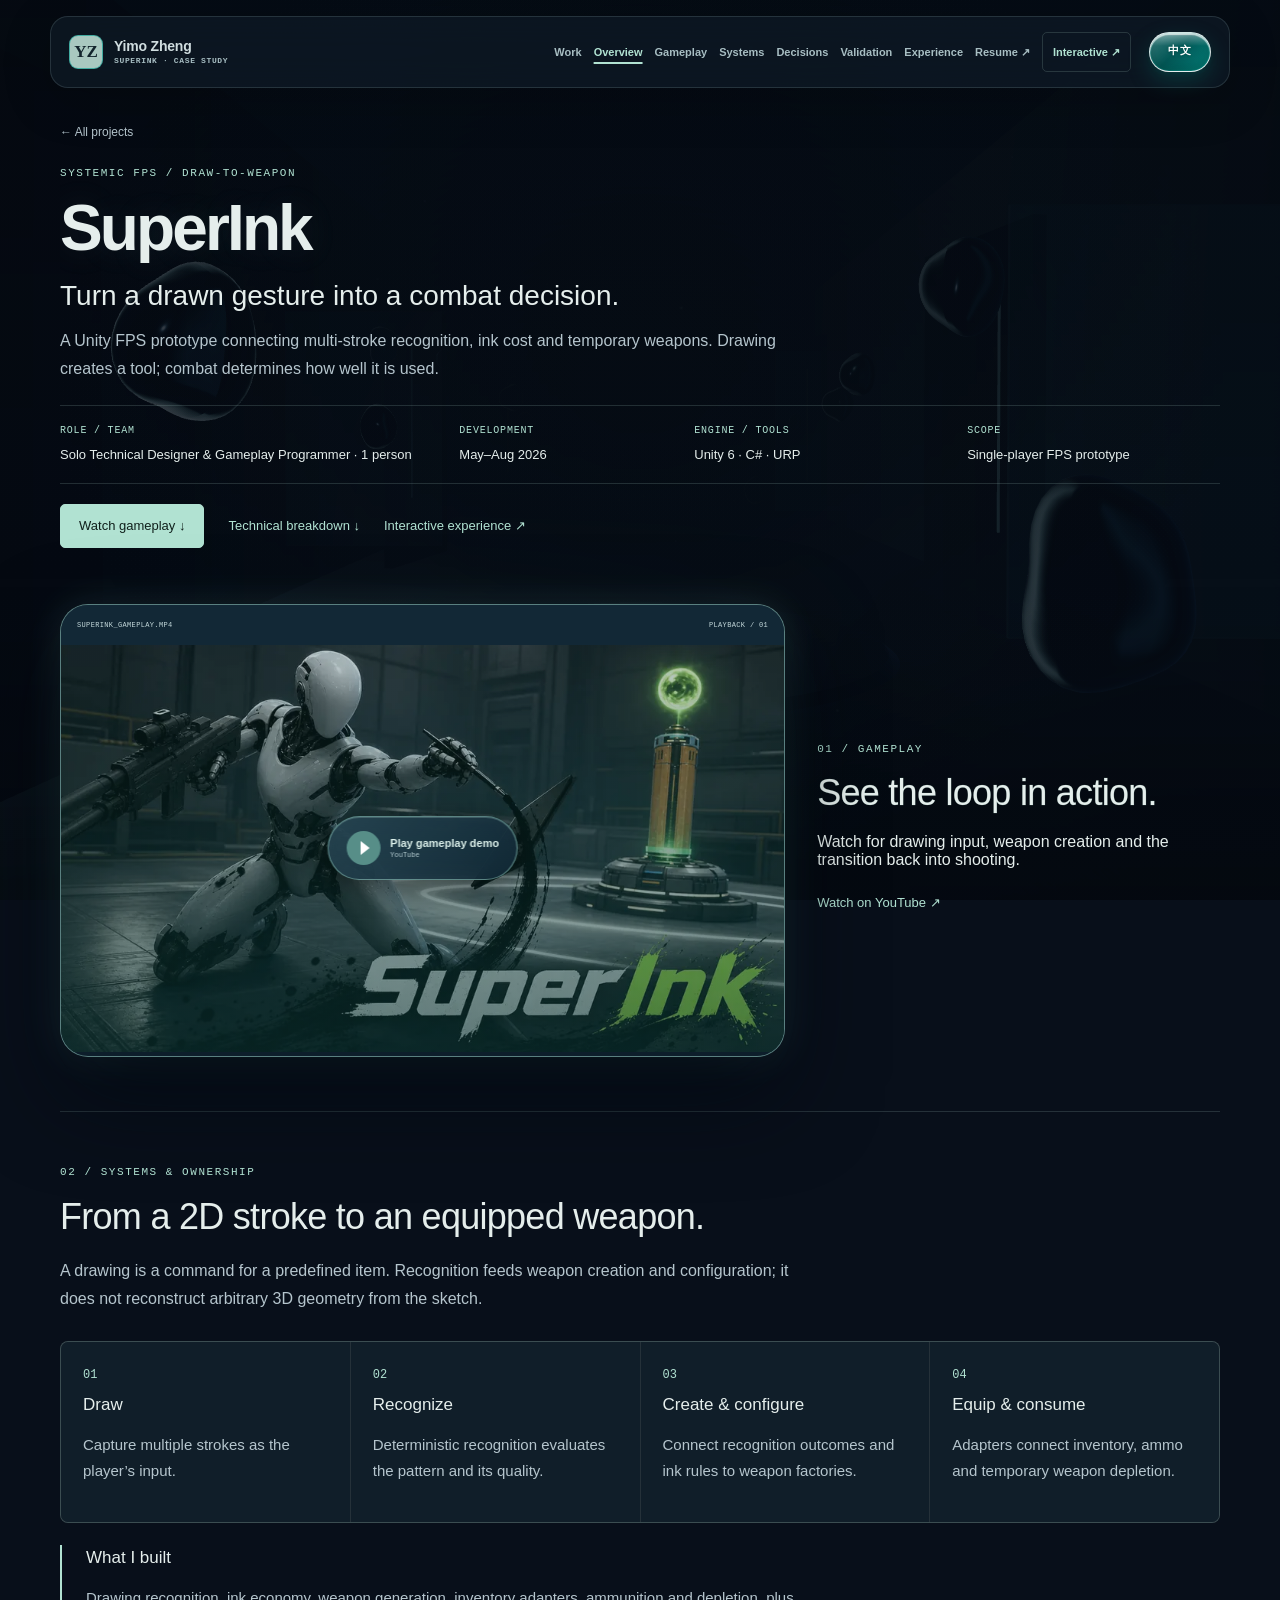
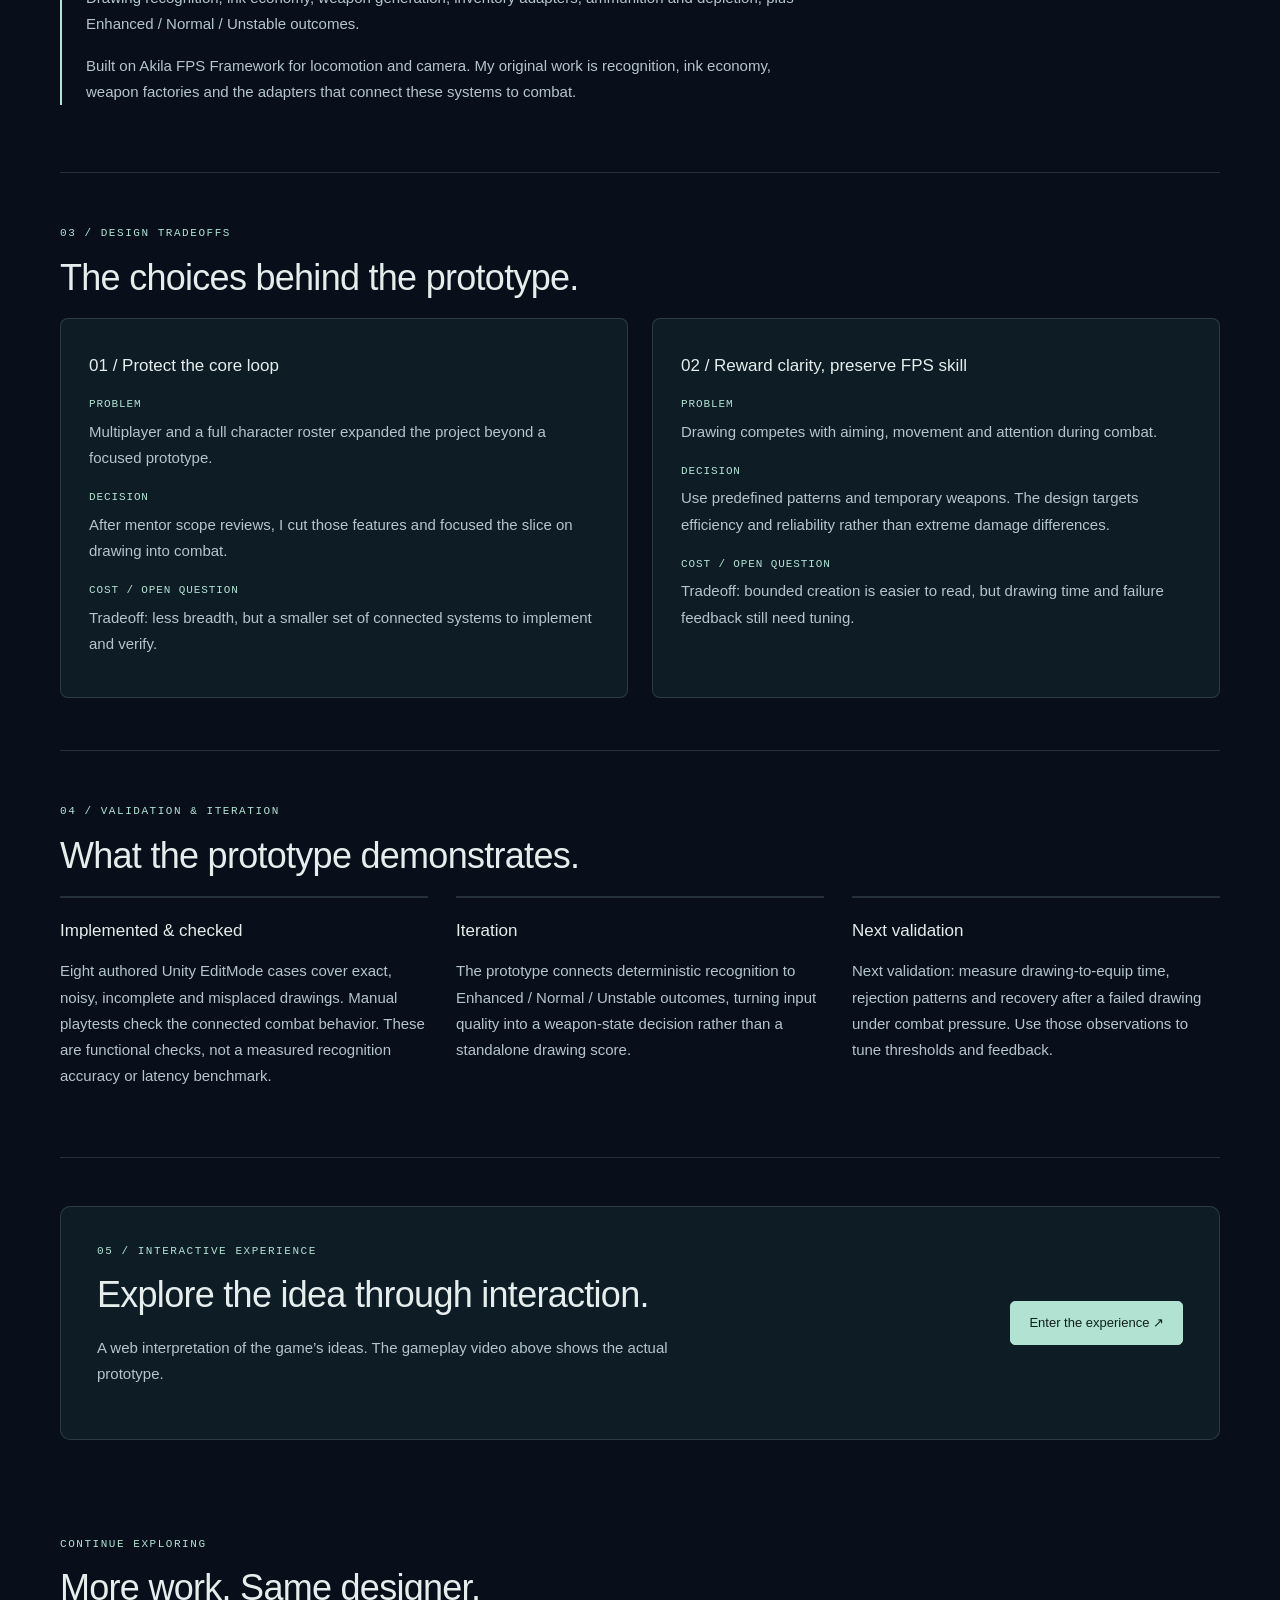
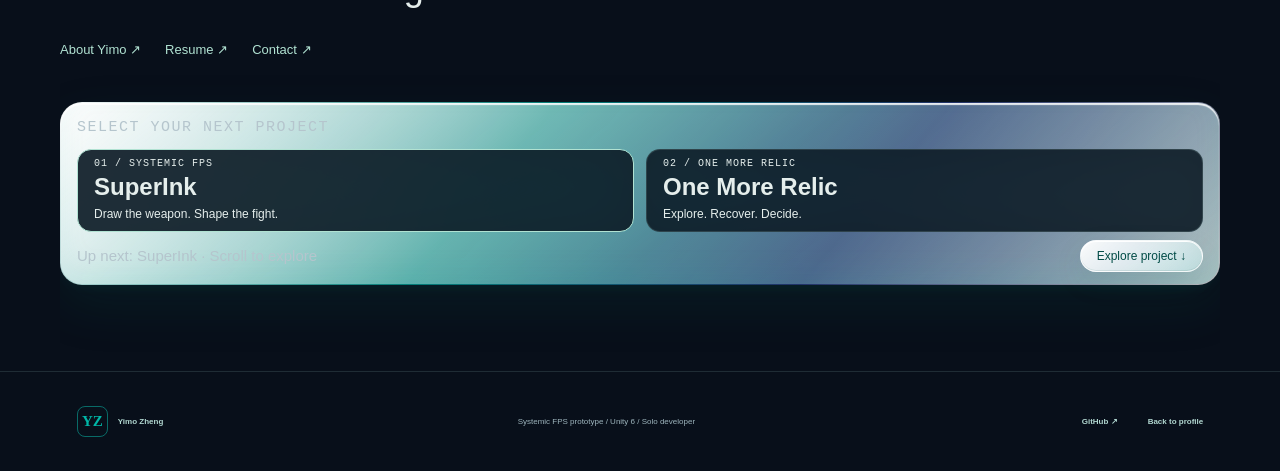
==== site/projects.html @ 6fff260f "Restructure portfolio homepage and project case studies Add recruiting-focused homepage, reading and" ====
<!doctype html>
<html lang="en">
  <head>
    <meta charset="utf-8">
    <meta name="viewport" content="width=device-width, initial-scale=1">
    <meta name="theme-color" content="#f8f4e9">
    <meta name="description" content="SuperInk — a systemic FPS prototype where player-designed drawings become temporary combat objects.">
    <title>SuperInk — Draw the weapon. Shape the fight.</title>
    <link rel="icon" href="data:image/svg+xml,%3Csvg xmlns='http://www.w3.org/2000/svg' viewBox='0 0 64 64'%3E%3Crect width='64' height='64' rx='16' fill='%23007b72'/%3E%3Cpath d='M16 22h32v8H35l-4 18H20l5-18h-9z' fill='%23ffe000'/%3E%3C/svg%3E">
    <link rel="stylesheet" href="./styles-superink-v11.css?v=bilingual-02">
    <link rel="stylesheet" href="./styles-concept-story.css?v=20260727-surface">
    <link rel="stylesheet" href="./styles-recognition-lab.css">
      <link rel="stylesheet" href="./styles-project-selector.css?v=20260908-compact">
  <link rel="stylesheet" href="./styles-relic-showcase.css?v=gallery-reading-18">
  <link rel="stylesheet" href="./styles-liquid-glass.css?v=glass-03">
    <link rel="stylesheet" href="./ink-studio.css?v=space-4">
    <link rel="stylesheet" href="./superink-space.css?v=profile-1">
    <link rel="stylesheet" href="./superink-arrivals.css?v=arrival-7">
    <link rel="stylesheet" href="./about-profile.css?v=profile-2">
    <link rel="stylesheet" href="./portfolio-navigation.css?v=design-1">
    <link rel="stylesheet" href="./relic-space.css?v=tomb-2">
    <link rel="stylesheet" href="./relic-descent.css?v=descent-1">
    <link rel="stylesheet" href="./media-balance.css?v=balance-1">
    <link rel="stylesheet" href="./relic-glass.css?v=luxe-1">
  <link rel="stylesheet" href="./ak-inspection.css?v=inspect-2">
<link rel="stylesheet" href="./portfolio-world.css?v=rooms-1">
<link rel="stylesheet" href="./relic-pointer.css?v=probe-1">
<link rel="stylesheet" href="./portfolio-shell.css?v=p0-1">
<link rel="stylesheet" href="./project-case-study.css?v=p1-1">
</head>
  <body>
    <div class="cursor" aria-hidden="true"><i></i></div>
    <div class="scroll-progress" aria-hidden="true"><span></span></div>

    <header class="site-header">
      <a class="identity" href="./#home" aria-label="Yimo Zheng, home">
        <span class="seal" aria-hidden="true">YZ</span>
        <span><strong>Yimo Zheng</strong><small>Gameplay + Technical Design</small></span>
      </a>
      <nav aria-label="Primary navigation">
        <a href="#about">About</a>
        <a href="#proof">Gameplay</a>
        <a href="#intent">Intent</a>
        <a href="#experience">Experience</a>
        <a href="#recognition">Outcomes</a>
      </nav>
      <span class="project-code"><span data-project-code>SUPERINK / 01</span><button class="language-toggle" type="button" data-i18n-control aria-label="切换为中文">中文</button></span>
    </header>

    <main>
      <section id="ink-studio" aria-labelledby="studio-title">
        <div class="studio-pin">
          <div class="studio-heading">
            <h1 id="studio-title" aria-label="SuperInk">
              <span class="studio-title-depth" aria-hidden="true">SuperInk</span>
              <span class="studio-title-outline" aria-hidden="true">SuperInk</span>
              <span class="studio-title-face" aria-hidden="true">SuperInk</span>
              <span class="studio-title-light" aria-hidden="true">SuperInk</span>
            </h1>
            <p data-studio-hint aria-live="polite" aria-atomic="true"></p>
          </div>
          <canvas class="studio-canvas" tabindex="0" aria-label="SuperInk drawing and model viewer"></canvas>
          <div class="studio-controls"><button type="button" data-studio-reset>Redraw</button><button type="button" data-studio-next>Preview model ↓</button></div>
        </div>
      </section>
      <section class="hero" id="hero" aria-labelledby="hero-title">
        <canvas id="brush-canvas" aria-hidden="true"></canvas>
        <div class="paper-grain" aria-hidden="true"></div>

        <div class="ink-reserve" aria-live="polite">
          <div class="reserve-label">
            <span>Creation ink</span>
            <strong id="ink-percent">100%</strong>
          </div>
          <div class="reserve-track"><span id="reserve-fill"></span></div>
        </div>

        <div class="hero-title-wrap">
          <p class="hero-index"><i></i> Player input detected / move to create</p>
          <h1 id="hero-title" aria-label="SuperInk">
            <span class="title-ghost" aria-hidden="true">SuperInk</span>
            <span class="title-fill" id="title-fill">SuperInk</span>
            <span class="completion-fx" aria-hidden="true">
              <span class="completion-echo echo-a">SuperInk</span>
              <span class="completion-echo echo-b">SuperInk</span>
              <span class="completion-echo echo-c">SuperInk</span>
              <i class="completion-scan"></i>
              <span class="weapon-rig" aria-hidden="true">
                <svg class="fps-pistol" viewBox="0 0 90 50" role="presentation">
                  <path class="pistol-outline" d="M5 13H76V21H43L38 25H29L23 43H13L17 21H5Z"></path>
                  <path class="pistol-detail" d="M10 17H68M29 21c0 5 4 8 9 6"></path>
                </svg>
                <span class="muzzle-flash">
                  <i></i><i></i><i></i><b></b>
                  <em></em><em></em><em></em><em></em>
                </span>
              </span>
              <i class="completion-underline"></i>
              <i class="completion-reticle"></i>
            </span>
          </h1>
          <div class="hero-statement">
            <strong>Draw the weapon.<br>Shape the fight.</strong>
            <p>SuperInk is a systemic FPS prototype where player-designed drawings become temporary combat objects.</p>
          </div>
        </div>

        <div class="creation-status">
          <span id="creation-step">01 / MOVE YOUR MOUSE</span>
          <div class="creation-score"><i id="creation-dot"></i><strong id="creation-output">000</strong><small>CREATION</small></div>
        </div>

        <button class="reset-ink" id="reset-ink" type="button">Reset canvas ↺</button>
        <a class="enter-site" href="#intent"><span>Enter the system</span><i>↓</i></a>
      </section>

      <section class="intent-section" id="intent" aria-labelledby="intent-title">
        <div class="section-label"><span>02</span> Design intent</div>
        <div class="intent-heading">
          <h2 id="intent-title">Can mouse control become a form of <em>creation?</em></h2>
          <p>Rather than only a tool for aiming.</p>
        </div>
        <div class="intent-body">
          <p>Players design their own visual patterns, reproduce them under pressure, and watch the game translate their input into physical weapons.</p>
          <blockquote>
            <span>I designed it.</span>
            <span>I drew it.</span>
            <span>I fought with it.</span>
          </blockquote>
          <p>A successful drawing does not end at recognition. It creates a weapon that immediately returns the player to FPS combat, where positioning, ammunition management, trigger discipline, movement, teamwork, and tactical planning still determine the outcome.</p>
          <p>When that self-created weapon eliminates an enemy, combat feedback amplifies the satisfaction of drawing it. The player experiences the consequence of something they personally brought into existence.</p>
        </div>
      </section>

      <section class="experience-section" id="experience" aria-labelledby="experience-title">
        <div class="fps-section-hud ammo-hud" aria-hidden="true">
          <b>INK AMMO</b><strong>04 / 17</strong>
          <span><i></i><i></i><i></i><i></i><i></i></span>
        </div>
        <div class="experience-heading">
          <div class="section-label light"><span>03</span> The core experience</div>
          <h2 id="experience-title">Control becomes visible.</h2>
          <p>Every layer of play changes because the player made the mark.</p>
        </div>

        <div class="principle-grid">
          <article>
            <span>01 / AUTHORSHIP</span>
            <div class="ui-glyph glyph-authorship" aria-hidden="true">
              <i></i><i></i><i></i><i></i><b></b>
            </div>
            <h3>Player Authorship</h3>
            <p>Players create their own visual patterns instead of choosing only from predetermined weapon icons. Each pattern becomes a personal combat signature that can be practiced and refined.</p>
          </article>
          <article>
            <span>02 / MASTERY</span>
            <div class="ui-glyph glyph-mastery" aria-hidden="true">
              <i></i><i></i><i></i><b></b><em></em>
            </div>
            <h3>Mouse Mastery Made Visible</h3>
            <p>Stroke structure, accuracy, and similarity influence the reliability and formation quality of each generated weapon.</p>
          </article>
          <article>
            <span>03 / CONSEQUENCE</span>
            <div class="ui-glyph glyph-consequence" aria-hidden="true">
              <i></i><i></i><b></b><em></em>
            </div>
            <h3>Creation With Consequence</h3>
            <p>Generated weapons are powerful but temporary. Ink, ammunition, and durability force the player to decide when creation is worth the cost.</p>
          </article>
          <article>
            <span>04 / COMBAT</span>
            <div class="ui-glyph glyph-combat" aria-hidden="true">
              <i></i><i></i><b></b><em></em>
            </div>
            <h3>Still an FPS</h3>
            <p>Creation expands the player’s options, but never replaces positioning, aim, ammunition control, trigger discipline, timing, coordination, or strategy.</p>
          </article>
        </div>
      </section>

      <section class="proof-section video-proof" id="proof" aria-label="SuperInk gameplay demo">
        <div class="video-column">
          <div class="video-frame">
            <div class="video-top"><span>SUPERINK_GAMEPLAY.MP4</span><span>PLAYBACK / 01</span></div>
            <div class="video-player" id="video-player">
              <img
                src="[data-uri]"
                alt="SuperInk gameplay demo thumbnail"
                loading="lazy"
              >
              <button
                class="video-play"
                id="video-play"
                type="button"
                aria-label="Play SuperInk gameplay demo"
              >
                <i aria-hidden="true"></i>
                <span>Play gameplay demo</span>
                <small id="video-play-note">YouTube</small>
              </button>
              <div class="video-combat-hud" aria-hidden="true">
                <span class="video-reticle"><i></i><b></b></span>
                <strong>INK-04 / STABLE</strong>
                <small>RANGE 18.7M</small>
                <em>REC</em>
              </div>
            </div>
          </div>
        </div>

      </section>

      <section class="proof-section recognition-section" id="recognition" aria-labelledby="recognition-title">
        <div class="fps-section-hud range-hud" aria-hidden="true">
          <span class="hud-corners"></span>
          <b>TARGET / CREATION</b>
          <small>RANGE 12.4M · TRACKING</small>
          <i></i>
        </div>
        <div class="proof-copy">
          <div class="section-label"><span>06</span> Recognition outcomes</div>
          <h2 id="recognition-title">Draw the signal. See what survives.</h2>
          <p>Trace the reference pattern. The system captures your strokes, normalizes the shape, and converts geometric similarity into weapon behavior.</p>

          <div class="recognition-lab" id="ink-recognition-lab">
            <div class="lab-status-bar">
              <strong>INK RECOGNITION LAB // LIVE INPUT</strong>
              <span id="lab-status" aria-live="polite">AWAITING STROKE</span>
            </div>

            <div class="lab-layout">
              <div class="lab-input-column">
                <div class="lab-canvas-shell">
                  <div class="lab-field-labels" aria-hidden="true">
                    <span>REFERENCE / WEAPON PATTERN 01</span>
                    <small>DRAW INSIDE THE FIELD</small>
                  </div>
                  <canvas
                    id="recognition-canvas"
                    aria-label="Draw a pattern for geometric weapon recognition"
                  ></canvas>
                  <div class="lab-canvas-grid" aria-hidden="true"></div>
                </div>

                <ol class="lab-pipeline" aria-label="Recognition pipeline">
                  <li data-lab-stage="capture">CAPTURE</li>
                  <li data-lab-stage="normalize">NORMALIZE</li>
                  <li data-lab-stage="resample">RESAMPLE</li>
                  <li data-lab-stage="compare">COMPARE</li>
                  <li data-lab-stage="tier">TIER</li>
                </ol>

                <div class="lab-controls">
                  <button id="lab-clear" type="button" disabled>CLEAR</button>
                  <button id="lab-analyze" class="lab-primary-action" type="button" disabled>ANALYZE DRAWING</button>
                  <button id="lab-reference" type="button" aria-pressed="true">SHOW REFERENCE</button>
                </div>
              </div>

              <div class="lab-result" id="lab-result" data-tier="idle">
                <div class="lab-result-readout" aria-live="polite" aria-atomic="true">
                  <div class="lab-grade">
                    <span>TIER</span>
                    <strong id="lab-grade">—</strong>
                  </div>
                  <div class="lab-score">
                    <span>GEOMETRIC MATCH</span>
                    <strong id="lab-score">--</strong><small>/ 100</small>
                  </div>
                </div>

                <div class="lab-weapon-formation" aria-hidden="true">
                  <span class="lab-scan"></span>
                  <svg viewBox="0 0 360 210" role="presentation">
                    <path class="formation-path formation-main" pathLength="1" d="M48 66H264Q294 66 310 88Q292 111 257 115H214L198 170H137L153 114H48Z"></path>
                    <path class="formation-path formation-detail" pathLength="1" d="M74 88H248M153 114Q168 133 198 126M264 66L287 79"></path>
                    <path class="formation-crack" pathLength="1" d="M211 114L229 130L213 143L232 157"></path>
                  </svg>
                  <span class="lab-collapse-mark">INK COLLAPSE</span>
                  <span class="lab-jam-risk">JAM RISK</span>
                </div>

                <div class="lab-result-copy" aria-live="polite" aria-atomic="true">
                  <span id="lab-result-name">NO CREATION</span>
                  <p id="lab-result-description">Draw the reference signal, then analyze the captured geometry.</p>
                </div>
              </div>
            </div>

            <p class="lab-disclaimer">Simplified browser demonstration of the recognition pipeline used in SuperInk.</p>
          </div>
        </div>
      </section>

      <div class="continuous-project-surface">
      <section class="combat-story" id="combat-story" aria-labelledby="combat-story-title">
        <header class="story-intro">
          <div class="section-label light"><span>05</span> From creation to capture</div>
          <h2 id="combat-story-title">A mark only matters when it enters the fight.</h2>
          <p>Scroll through the combat sequence.</p>
        </header>

        <div class="story-stack">
          <div class="story-sticky">
            <div class="story-status" aria-hidden="true">
              <span>COMBAT SEQUENCE</span>
              <strong><b>01</b> / 04</strong>
              <i></i><i></i><i></i><i></i>
            </div>

            <article class="story-card" data-story-card>
              <img src="./assets/weapon-manifest.png" alt="Concept visualization of a weapon forming from liquid ink beside a futuristic character.">
              <div class="story-shade" aria-hidden="true"></div>
              <div class="story-copy">
                <span>01 — MANIFEST</span>
                <h3>A DRAWING BECOMES FIREPOWER.</h3>
                <p>Ink transforms a player-authored pattern into a temporary physical weapon. Drawing quality influences its stability, ammunition, and reliability—making mouse control visible through gameplay.</p>
              </div>
            </article>

            <article class="story-card" data-story-card>
              <img src="./assets/advance-to-objective.png" alt="Concept visualization of a futuristic character running toward an illuminated objective while carrying a calligraphy brush.">
              <div class="story-shade" aria-hidden="true"></div>
              <div class="story-copy">
                <span>02 — ADVANCE</span>
                <h3>CREATION ONLY MATTERS IF YOU CAN TAKE IT INTO THE FIGHT.</h3>
                <p>After generating a weapon, the player must read the battlefield, manage distance, and decide when to push toward the objective.</p>
              </div>
            </article>

            <article class="story-card" data-story-card>
              <img src="./assets/slide-engage.png" alt="Concept visualization of a futuristic character sliding through a combat space toward a generated weapon.">
              <div class="story-shade" aria-hidden="true"></div>
              <div class="story-copy">
                <span>03 — ENGAGE</span>
                <h3>EXPRESSION DOES NOT REPLACE FPS MASTERY.</h3>
                <p>Movement, aim, ammunition control, trigger discipline, and timing determine whether a self-created weapon can become a real combat advantage.</p>
              </div>
            </article>

            <article class="story-card" data-story-card>
              <img src="./assets/objective-inscribe.png" alt="Concept visualization of a futuristic calligrapher painting an illuminated objective structure.">
              <div class="story-shade" aria-hidden="true"></div>
              <div class="story-copy">
                <span>04 — INSCRIBE</span>
                <h3>OBJECTIVES ARE CAPTURED BY WRITING ON THEM.</h3>
                <p>Instead of passively standing inside a capture zone, players expose themselves to draw directly onto the objective—turning positioning, protection, and teamwork into visible territorial control.</p>
              </div>
            </article>
          </div>
        </div>
      </section>

      <section class="loop-section" id="loop" aria-labelledby="loop-title">
        <div class="fps-section-hud tactical-hud" aria-hidden="true">
          <b>TACTICAL LOOP</b>
          <small>07 ACTION NODES / LIVE</small>
          <span><i></i><i></i><i></i></span>
        </div>
        <div>
          <div class="section-label light"><span>04</span> Core loop</div>
          <h2 id="loop-title">Every stage returns control to the player.</h2>
        </div>
        <ol>
          <li><span>01</span>Design</li><li><span>02</span>Draw</li><li><span>03</span>Recognize</li>
          <li><span>04</span>Generate</li><li><span>05</span>Fight</li><li><span>06</span>Recover Ink</li>
          <li><span>07</span>Adapt</li>
        </ol>
        <p>The drawing is theirs. The decision is theirs. The consequences are theirs.</p>
      </section>
      </div>

      <section class="legacy-section si-space-section" id="about" aria-labelledby="legacy-title">
        <div class="legacy-content">
          <div class="section-label"><span>PROFILE / 03</span> Behind the systems</div>
          <div class="about-hero">
            <div class="about-intro">
              <p class="about-name">Yimo Zheng</p>
              <p class="about-role">Gameplay + Technical Designer</p>
              <h2 id="legacy-title">I turn player ideas <em>into playable systems.</em></h2>
              <p class="about-summary">I study Computer Science at UW–Madison and build independent games. My work connects player input, readable feedback, and the rules that make a mechanic worth exploring.</p>
              <div class="about-links">
                <a href="mailto:zhengyimo882@gmail.com">Let’s talk <span aria-hidden="true">↗</span></a>
                <a href="https://github.com/zhengyimo882-glitch" target="_blank" rel="noopener noreferrer">View GitHub <span aria-hidden="true">↗</span></a>
              </div>
            </div>
            <figure class="about-portrait">
              <div class="about-orbits" aria-hidden="true"><i></i><i></i><i></i></div>
              <img src="./assets/yimo-portrait-cutout.png" alt="Portrait of Yimo Zheng" loading="lazy" width="1023" height="1537">
              <figcaption><span class="about-signal" aria-hidden="true"></span> MADISON, WI <span>DESIGN / BUILD / PLAYTEST</span></figcaption>
            </figure>
          </div>

          <div class="legacy-meta about-education">
            <div><span class="about-kicker">Education</span><h3>University of Wisconsin–Madison</h3><p>B.S. in Computer Science · Expected May 2028</p></div>
            <div class="about-gpa"><strong>3.6 <small>/ 4.0</small></strong><span>GPA</span></div>
            <p class="about-coursework">Computer graphics · Game engines · Object-oriented programming</p>
          </div>

          <div class="about-section-heading"><span class="about-kicker">01 / What I bring</span><h3>Design decisions. Working systems.</h3></div>
          <div class="resume-highlights">
            <article>
              <span>01 / SYSTEMS DESIGN</span><h3>Make the input matter.</h3>
              <p>In SuperInk, drawing recognition, ink cost, temporary weapons, and depletion form one combat loop. I designed and implemented the recognition, ink economy, and weapon generation around Akila’s FPS foundation.</p>
              <div class="about-evidence"><b>SuperInk</b><span>Unity 6 / C# / URP</span></div>
            </article>
            <article>
              <span>02 / INTERACTION DESIGN</span><h3>Build tension through rules.</h3>
              <p>In One More Relic, I built a six-state supernatural encounter loop and mouse-directed lighting with wall occlusion. Movement and visibility shape discovery, while a two-item carry limit gives each find a cost.</p>
              <div class="about-evidence"><b>One More Relic</b><span>Phaser 3 / TypeScript / WebGL</span></div>
            </article>
            <article>
              <span>03 / PROTOTYPE &amp; ITERATE</span><h3>Find the smallest playable proof.</h3>
              <p>After mentor scope reviews, I cut SuperInk’s multiplayer and full character roster to focus the vertical slice. I checked recognition with eight Unity EditMode cases and verified gameplay through manual playtests.</p>
              <div class="about-evidence"><b>Scope → Build → Playtest</b><span>Iteration with evidence</span></div>
            </article>
          </div>

          <div class="about-section-heading"><span class="about-kicker">02 / Beyond the prototypes</span><h3>A foundation in engineering and design.</h3></div>
          <div class="about-experience">
            <article class="about-panel">
              <div class="about-entry-top"><span class="about-kicker">Engineering internship</span><time datetime="2026-01">JAN 2026</time></div>
              <h3>AiFin Sphere</h3><p class="about-position">Software Engineer Intern</p>
              <p>Built a sentiment dashboard covering 55 stocks across 11 sectors. Added authentication and SQL indexing, then split the prototype into three services plus a gateway with Docker Compose for local demos.</p>
              <div class="about-tags"><span>Python / Flask</span><span>React / SQLite</span><span>Docker</span></div>
            </article>
            <article class="about-panel">
              <div class="about-entry-top"><span class="about-kicker">Game design training</span><span>MAY–JUN 2026</span></div>
              <h3>Tencent Games Opening Lesson</h3><p class="about-position">Game Planning Track · Certificate completed</p>
              <p>Studied production workflow, systems, combat, and numerical design. For my independent capstone, I broke down Zenless Zone Zero’s character stats, combat rules, and progression to examine how different builds create team roles.</p>
              <div class="about-tags"><span>Systems analysis</span><span>Combat / Economy</span><span>Player perspective</span></div>
            </article>
          </div>

          <div class="about-toolkit">
            <span class="about-kicker">Working toolkit</span>
            <dl><div><dt>Build</dt><dd>Unity 6 · C# · Phaser 3 · TypeScript</dd></div><div><dt>Design</dt><dd>Gameplay systems · State machines · Data-driven tuning</dd></div><div><dt>Collaborate</dt><dd>Git · Figma · Rapid prototyping</dd></div></dl>
          </div>
          <div class="about-contact"><p>I make games to leave something worth remembering.</p><a href="mailto:zhengyimo882@gmail.com">zhengyimo882@gmail.com <span aria-hidden="true">↗</span></a></div>
          <div class="about-projects"></div>
        </div>
      </section>
    </main>

    <footer>
      <div><span class="seal small" aria-hidden="true">YZ</span><strong>Yimo Zheng</strong></div>
      <p>Systemic FPS prototype / Unity 6 / Solo developer</p>
      <a href="https://github.com/zhengyimo882-glitch" target="_blank" rel="noreferrer">GitHub ↗</a>
      <a href="#about">Back to profile</a>
    </footer>

    <script src="./vendor/gsap-3.13.0/gsap.min.js" defer></script>
    <script src="./vendor/gsap-3.13.0/ScrollTrigger.min.js" defer></script>
    <script src="./script-i18n.js?v=balance-1" defer></script>
    <script src="./script-superink-v11.js?v=scroll-ink-1" defer></script>
    <script src="./script-concept-story.js?v=arrival-5" defer></script>
    <script src="./script-recognition-lab.js" defer></script>
      <script src="./relic-config.js?v=balance-1" defer></script>
    <script src="./script-relic-gallery.js?v=balance-1" defer></script><script src="./script-relic.js?v=balance-1" defer></script>
    <script src="./script-project-selector.js?v=restart-1" defer></script>
    <script src="./script-relic-text.js?v=bilingual-01" defer></script>
    <script src="./ink-studio.js?v=world-1" defer></script>
    <script src="./superink-arrivals.js?v=profile-1" defer></script>
    <script src="./design-evidence.js?v=balance-1" defer></script>
    <script src="./relic-space.js?v=world-1" defer></script>
    <script src="./relic-descent.js?v=balance-1" defer></script>
    <script src="./relic-glass.js?v=luxe-1" defer></script>
    <script type="module" src="./ak-model.js?v=inspect-2"></script>
  <script type="module" src="./portfolio-world.js?v=rooms-1"></script>
<script src="./relic-pointer.js?v=probe-1" defer></script>
<script src="./experience-layout.js?v=visual-1" defer></script>
<script src="./project-case-study.js?v=p1-1" defer></script>
<script src="./portfolio-shell.js?v=p0-1" defer></script>
</body>
</html>
---- site/styles-superink-v11.css ----
:root {
  --cream: #fffdf5;
  --cream-warm: #f5f1e8;
  --mint: #ddf8f1;
  --mint-soft: #cef4ea;
  --turquoise: #00b6a7;
  --turquoise-dark: #007b72;
  --turquoise-deep: #004f4a;
  --yellow: #ffe000;
  --orange: #ff6a21;
  --ink: #004b46;
  --muted: #4f716c;
  --line: rgba(18, 91, 84, .13);
  --glass: rgba(255, 255, 255, .58);
  --display: -apple-system, BlinkMacSystemFont, "SF Pro Display", "Helvetica Neue", Arial, sans-serif;
  --text: -apple-system, BlinkMacSystemFont, "SF Pro Text", "Helvetica Neue", Arial, sans-serif;
  --mono: "SFMono-Regular", "SF Mono", Consolas, monospace;
  --shadow: 0 22px 70px rgba(24, 83, 76, .10);
}

* { box-sizing: border-box; }
html { overflow-x: clip; scroll-behavior: smooth; background: var(--cream); }
body {
  margin: 0;
  overflow-x: clip;
  color: var(--ink);
  font-family: var(--text);
  -webkit-font-smoothing: antialiased;
  text-rendering: optimizeLegibility;
  background:
    radial-gradient(circle at 92% 16%, rgba(0, 214, 195, .24), transparent 24%),
    radial-gradient(circle at 6% 42%, rgba(255, 224, 0, .16), transparent 20%),
    radial-gradient(circle at 88% 72%, rgba(255, 106, 33, .13), transparent 20%),
    linear-gradient(180deg, #fffdf5 0%, #f4fbf7 22%, #ddf8f1 43%, #fff8e9 70%, #e8fbf5 100%);
}
a { color: inherit; text-decoration: none; }
button, input { font: inherit; }
::selection { background: rgba(240, 207, 58, .85); color: var(--turquoise-deep); }

.cursor {
  width: 28px;
  height: 28px;
  position: fixed;
  left: 0;
  top: 0;
  z-index: 100;
  pointer-events: none;
  border: 1px solid rgba(11,155,145,.7);
  border-radius: 46% 54% 43% 57% / 52% 45% 55% 48%;
  transform: translate(-50%, -50%);
  transition: width .22s cubic-bezier(.2,.8,.2,1), height .22s cubic-bezier(.2,.8,.2,1), background .22s ease;
}
.cursor i { width: 4px; height: 4px; position: absolute; left: 50%; top: 50%; border-radius: 50%; background: var(--orange); transform: translate(-50%,-50%); }
.cursor.hover { width: 46px; height: 46px; background: rgba(240,207,58,.14); }
.scroll-progress { height: 2px; position: fixed; inset: 0 0 auto; z-index: 120; }
.scroll-progress span { width: 0; height: 100%; display: block; background: linear-gradient(90deg,var(--turquoise),var(--yellow),var(--orange)); }
.site-header {
  width: min(1180px, calc(100% - 40px));
  height: 64px;
  padding: 0 18px;
  position: absolute;
  top: 16px;
  left: 50%;
  z-index: 20;
  transform: translateX(-50%);
  display: grid;
  grid-template-columns: 1fr auto 1fr;
  align-items: center;
  border: 1px solid rgba(255,255,255,.68);
  border-radius: 18px;
  background: rgba(251,250,246,.58);
  box-shadow: 0 12px 40px rgba(25,81,75,.06);
  backdrop-filter: blur(18px) saturate(130%);
}
.identity { width: fit-content; display: flex; align-items: center; gap: 11px; }
.identity > span:last-child { display: grid; gap: 2px; }
.identity strong { font: 650 14px var(--display); letter-spacing: -.015em; }
.identity small, .project-code { color: var(--muted); font: 600 7px/1.3 var(--mono); letter-spacing: .08em; text-transform: uppercase; }
.seal { width: 34px; height: 34px; display: grid; place-items: center; border: 1px solid rgba(11,155,145,.65); border-radius: 9px; color: var(--turquoise); font: 600 17px serif; }
.site-header nav { display: flex; gap: 26px; font: 600 10px var(--text); }
.site-header nav a { position: relative; color: #4e6864; transition: color .2s ease; }
.site-header nav a::after { content: ""; position: absolute; left: 50%; bottom: -8px; width: 4px; height: 4px; border-radius: 50%; background: var(--turquoise); opacity: 0; transform: translate(-50%,4px); transition: .25s ease; }
.site-header nav a:hover { color: var(--turquoise-dark); }
.site-header nav a:hover::after { opacity: 1; transform: translate(-50%,0); }
.project-code { justify-self: end; color: var(--turquoise-dark); display:flex;align-items:center;gap:10px; }
.language-toggle{min-width:46px;min-height:30px;padding:7px 2px 7px 12px;border:0;border-left:1px solid rgba(11,155,145,.3);background:transparent;color:inherit;font:600 10px/1.2 var(--mono);letter-spacing:.04em;cursor:pointer}
.language-toggle:hover{color:var(--orange)}

.hero {
  height: 100svh;
  min-height: 680px;
  overflow: hidden;
  position: relative;
  background: transparent;
}
#brush-canvas { width: 100%; height: 100%; position: absolute; inset: 0; z-index: 2; pointer-events: none; opacity: .96; }
.paper-grain { position: absolute; inset: 0; z-index: 3; opacity: .11; pointer-events: none; background-image: url("data:image/svg+xml,%3Csvg viewBox='0 0 180 180' xmlns='http://www.w3.org/2000/svg'%3E%3Cfilter id='n'%3E%3CfeTurbulence type='fractalNoise' baseFrequency='.7' numOctaves='3' stitchTiles='stitch'/%3E%3C/filter%3E%3Crect width='100%25' height='100%25' filter='url(%23n)' opacity='.14'/%3E%3C/svg%3E"); }
.hero::before {
  content: "";
  width: min(720px,70vw);
  height: min(720px,70vw);
  position: absolute;
  right: -13%;
  top: 5%;
  border-radius: 50%;
  background: radial-gradient(circle, rgba(75,197,181,.18), rgba(75,197,181,0) 68%);
  animation: drift 10s ease-in-out infinite alternate;
}

.ink-reserve { width: min(900px, calc(100% - 64px)); position: absolute; top: 108px; left: 50%; z-index: 8; transform: translateX(-50%); }
.reserve-label { margin-bottom: 8px; display: flex; justify-content: space-between; color: var(--turquoise-dark); font: 600 8px var(--mono); letter-spacing: .07em; text-transform: uppercase; }
.reserve-track { height: 10px; overflow: hidden; border-radius: 999px; background: rgba(11,155,145,.10); box-shadow: inset 0 0 0 1px rgba(11,155,145,.08); }
.reserve-track span { width: 100%; height: 100%; display: block; border-radius: inherit; background: linear-gradient(90deg,#20b5a9,var(--turquoise)); transition: width .18s cubic-bezier(.2,.8,.2,1); }

.hero-title-wrap { width: min(1120px, calc(100% - 64px)); position: absolute; left: 50%; top: 25%; z-index: 5; transform: translateX(-50%); pointer-events: none; }
.hero-index, .section-label { margin: 0; font: 600 10px var(--text); letter-spacing: .02em; }
.hero-index { display: flex; gap: 9px; align-items: center; color: var(--turquoise-dark); }
.hero-index i { width: 7px; height: 7px; border-radius: 50%; background: var(--yellow); box-shadow: 2px 2px 0 rgba(232,122,66,.8); }
.hero h1 {
  margin: 20px 0 0;
  position: relative;
  font-family: var(--display);
  font-size: clamp(68px, 10vw, 132px);
  font-weight: 760;
  line-height: .92;
  letter-spacing: -.075em;
}
.hero h1 span { display: block; white-space: nowrap; }
.title-ghost { color: transparent; -webkit-text-stroke: 1px rgba(7,91,88,.20); }
.title-fill {
  --reveal: 0%;
  position: absolute;
  z-index: 2;
  inset: 0;
  width: max-content;
  color: transparent;
  background: linear-gradient(105deg, #e9c92e 0%, #f4d940 34%, #fff3a4 46%, #f4d940 57%, #e9c92e 100%);
  background-size: 230% 100%;
  background-position: 100% 50%;
  -webkit-background-clip: text;
  background-clip: text;
  -webkit-text-stroke: 0;
  text-shadow: none;
  filter: drop-shadow(3px 3px 0 rgba(232,122,66,.82));
  clip-path: polygon(0 0, var(--reveal) 0, calc(var(--reveal) + 2%) 48%, var(--reveal) 100%, 0 100%);
  transition: clip-path .16s cubic-bezier(.2,.8,.2,1);
}
.title-fill.forming { animation: title-flow 1.8s linear infinite; }
.title-fill.complete {
  clip-path: inset(-8% -3% -12% -3%);
  animation: title-complete 1.05s cubic-bezier(.16,.9,.22,1) both;
}
.completion-fx {
  width: 100%;
  height: 100%;
  position: absolute;
  z-index: 3;
  inset: 0;
  overflow: visible;
  pointer-events: none;
  opacity: 0;
}
.completion-echo {
  position: absolute;
  inset: 0;
  color: transparent;
  opacity: 0;
  -webkit-text-stroke: 1.5px var(--turquoise);
  filter: drop-shadow(0 0 7px rgba(0,182,167,.3));
}
.completion-echo.echo-b {
  -webkit-text-stroke-color: var(--orange);
  filter: none;
}
.completion-scan {
  width: 5px;
  height: 132%;
  position: absolute;
  left: -5%;
  top: -16%;
  border-radius: 999px;
  background: linear-gradient(180deg, transparent, #d7fff8 18%, #00e5d1 48%, #fff082 72%, transparent);
  box-shadow: 0 0 8px #65f9e9, 0 0 26px rgba(0,214,195,.82), 0 0 55px rgba(255,224,0,.38);
  opacity: 0;
  transform: skewX(-10deg) translateX(-70px);
}
.completion-underline {
  width: 100%;
  height: 4px;
  position: absolute;
  left: 0;
  bottom: -15px;
  border-radius: 999px;
  background: linear-gradient(90deg, var(--turquoise-deep), var(--turquoise) 50%, var(--yellow) 82%, var(--orange));
  box-shadow: 0 3px 0 rgba(255,106,33,.28), 0 0 16px rgba(0,182,167,.24);
  transform: scaleX(0);
  transform-origin: left center;
}
.completion-underline::after {
  content: "";
  width: 9px;
  height: 9px;
  position: absolute;
  right: -2px;
  top: 50%;
  border-radius: 50%;
  background: var(--yellow);
  box-shadow: 2px 2px 0 var(--orange), 0 0 12px rgba(255,224,0,.64);
  transform: translateY(-50%) scale(0);
}
.completion-reticle {
  width: 31px;
  height: 31px;
  position: absolute;
  right: -48px;
  top: 45%;
  border: 1px solid var(--turquoise);
  border-radius: 50%;
  opacity: 0;
  transform: translateY(-50%) scale(.25) rotate(-120deg);
}
.completion-reticle::before,
.completion-reticle::after {
  content: "";
  position: absolute;
  background: var(--turquoise-deep);
}
.completion-reticle::before { width: 43px; height: 1px; left: -7px; top: 14px; }
.completion-reticle::after { width: 1px; height: 43px; left: 14px; top: -7px; }
.weapon-rig {
  width: 120px;
  height: 70px;
  position: absolute;
  left: -120px;
  bottom: -48px;
  opacity: 0;
  transform: translate3d(-18px,5px,0) rotate(-5deg);
  transform-origin: 108px 29px;
}
.fps-pistol {
  width: 120px;
  height: 70px;
  display: block;
  overflow: visible;
  fill: none;
  stroke: var(--turquoise-deep);
  stroke-width: 2;
  stroke-linecap: round;
  stroke-linejoin: round;
  filter: drop-shadow(2px 2px 0 rgba(255,106,33,.42));
}
.fps-pistol .pistol-outline { stroke-dasharray: 310; stroke-dashoffset: 310; }
.fps-pistol .pistol-detail { stroke: var(--turquoise); stroke-dasharray: 145; stroke-dashoffset: 145; }
.fps-pistol circle { fill: var(--yellow); stroke: var(--orange); opacity: 0; }
.muzzle-flash {
  width: 38px;
  height: 30px;
  position: absolute;
  left: 106px;
  top: 14px;
  opacity: 0;
  transform: scale(.2);
  transform-origin: 2px 15px;
}
.muzzle-flash b {
  width: 25px;
  height: 22px;
  position: absolute;
  left: 0;
  top: 4px;
  background: linear-gradient(90deg,var(--orange),var(--yellow) 58%,#fff7b8);
  clip-path: polygon(0 35%,38% 30%,52% 0,67% 32%,100% 50%,67% 68%,52% 100%,38% 70%,0 65%);
  filter: drop-shadow(0 0 7px rgba(255,193,32,.78));
}
.muzzle-flash i {
  width: 32px;
  height: 1px;
  position: absolute;
  left: 1px;
  top: 14px;
  background: var(--orange);
  transform-origin: left center;
}
.muzzle-flash i:nth-child(1) { --ray-angle: -25deg; transform: rotate(var(--ray-angle)); }
.muzzle-flash i:nth-child(2) { --ray-angle: 0deg; transform: rotate(var(--ray-angle)); }
.muzzle-flash i:nth-child(3) { --ray-angle: 25deg; transform: rotate(var(--ray-angle)); }
.hero.weapon-locked .completion-fx { opacity: 1; }
.hero.weapon-locked .completion-echo.echo-a { animation: completion-echo-a .68s steps(2,end) both; }
.hero.weapon-locked .completion-echo.echo-b { animation: completion-echo-b .72s steps(2,end) both; }
.hero.weapon-locked .completion-scan { animation: completion-scan .92s cubic-bezier(.16,.76,.16,1) .08s both; }
.hero.weapon-locked .weapon-rig { animation: pistol-deploy .42s cubic-bezier(.16,.88,.18,1) .06s both; }
.hero.weapon-locked .fps-pistol { animation: pistol-recoil .28s cubic-bezier(.18,.82,.25,1) .31s both; }
.hero.weapon-locked .fps-pistol .pistol-outline { animation: pistol-draw .42s cubic-bezier(.2,.72,.18,1) .06s both; }
.hero.weapon-locked .fps-pistol .pistol-detail { animation: pistol-draw .34s cubic-bezier(.2,.72,.18,1) .17s both; }
.hero.weapon-locked .fps-pistol circle { animation: pistol-pin .18s ease .3s both; }
.hero.weapon-locked .muzzle-flash { animation: muzzle-fire .3s cubic-bezier(.12,.82,.18,1) .32s both; }
.hero.weapon-locked .muzzle-flash i { animation: muzzle-ray .3s ease-out .32s both; }
.hero.weapon-locked .completion-underline { animation: completion-line .72s cubic-bezier(.12,.82,.2,1) .39s both; }
.hero.weapon-locked .completion-underline::after { animation: completion-dot .36s cubic-bezier(.12,.82,.2,1) .84s both; }
.hero.weapon-locked .completion-reticle { animation: completion-reticle .78s cubic-bezier(.16,.9,.2,1) .42s both; }
.hero.weapon-locked .creation-score { animation: creation-lock .68s cubic-bezier(.18,.9,.2,1) .34s both; }
.hero-statement { max-width: 680px; margin: 38px 0 0 8%; display: grid; grid-template-columns: .75fr 1.25fr; gap: 42px; align-items: start; }
.hero-statement strong { color: var(--turquoise-deep); font: 650 clamp(22px,2.2vw,31px)/1.06 var(--display); letter-spacing: -.035em; }
.hero-statement p { margin: 0; padding-left: 18px; border-left: 2px solid rgba(240,207,58,.9); color: #5d706c; font-size: 13px; line-height: 1.65; }

.creation-status { position: absolute; right: max(5vw,48px); top: 50%; z-index: 8; display: grid; gap: 12px; text-align: right; color: var(--turquoise-dark); font: 600 8px var(--mono); letter-spacing: .07em; }
.creation-score { display: flex; justify-content: end; align-items: end; gap: 7px; }
.creation-score i { width: 7px; height: 7px; margin-bottom: 5px; border-radius: 50%; background: var(--orange); }
.creation-score strong { color: var(--turquoise); font: 700 44px/.8 var(--display); letter-spacing: -.05em; }
.creation-score small { color: var(--muted); font-size: 6px; writing-mode: vertical-rl; }
.reset-ink, .enter-site { font: 600 10px var(--text); }
.reset-ink { position: absolute; right: max(5vw,48px); bottom: 34px; z-index: 10; padding: 10px 15px; border: 1px solid rgba(11,155,145,.25); border-radius: 999px; background: rgba(255,255,255,.6); color: var(--turquoise-dark); cursor: pointer; box-shadow: 0 8px 24px rgba(11,91,84,.07); backdrop-filter: blur(10px); transition: transform .25s ease, background .25s ease; }
.reset-ink:hover { transform: translateY(-2px); background: white; }
.enter-site { position: absolute; left: max(5vw,48px); bottom: 38px; z-index: 9; display: flex; align-items: center; gap: 12px; color: var(--turquoise-dark); }
.enter-site i { color: var(--orange); font-size: 16px; animation: bob 1.6s ease-in-out infinite; }

main > section:not(.hero) { position: relative; overflow: hidden; isolation: isolate; }
main > section:not(.hero)::before {
  content: "";
  position: absolute;
  z-index: -1;
  pointer-events: none;
  border-radius: 50%;
  filter: blur(20px);
  animation: drift 12s ease-in-out infinite alternate;
}

.intent-section {
  padding: 118px max(6vw,70px) 130px;
  background: linear-gradient(180deg,rgba(232,245,241,0),rgba(217,240,234,.60) 38%,rgba(232,245,241,.15));
}
.intent-section::before { width: 420px; height: 420px; right: -120px; top: 22%; background: rgba(73,193,178,.12); }
.section-label { color: var(--turquoise-dark); }
.section-label span { margin-right: 12px; color: var(--orange); }
.section-label.light { color: var(--turquoise-dark); }.section-label.light span { color: var(--orange); }
.intent-heading { max-width: 1050px; margin: 30px auto 0; display: grid; grid-template-columns: 1.45fr .55fr; gap: 7vw; align-items: end; }
.intent-heading h2, .experience-heading h2, .proof-copy h2, .loop-section h2 {
  margin: 0;
  font: 680 clamp(42px,5.2vw,72px)/1 var(--display);
  letter-spacing: -.052em;
}
.intent-heading h2 em { color: var(--turquoise); font-style: normal; text-shadow: 2px 2px 0 rgba(240,207,58,.8); }
.intent-heading > p { margin: 0 0 7px; color: var(--muted); font-size: 15px; line-height: 1.5; }
.intent-body { max-width: 1050px; margin: 72px auto 0; display: grid; grid-template-columns: .75fr 1.25fr 1fr 1fr; gap: 28px; }
.intent-body > p { margin: 0; color: #58706b; font-size: 13px; line-height: 1.75; }
.intent-body blockquote { margin: 0; padding: 22px; display: grid; align-content: start; border: 1px solid rgba(255,255,255,.75); border-radius: 24px; background: var(--glass); box-shadow: var(--shadow); backdrop-filter: blur(16px); }
.intent-body blockquote span { padding: 8px 0; color: var(--turquoise-dark); font: 650 clamp(22px,2.4vw,33px)/1.05 var(--display); letter-spacing: -.035em; }
.intent-body blockquote span:not(:last-child) { border-bottom: 1px solid var(--line); }

.experience-section {
  padding: 115px max(6vw,70px) 130px;
  background: linear-gradient(180deg,rgba(232,245,241,.08),rgba(244,248,244,.62),rgba(248,246,239,.10));
}
.experience-section::before { width: 500px; height: 500px; left: -180px; top: 18%; background: rgba(240,207,58,.09); }
.experience-heading { max-width: 1120px; margin: auto; display: grid; grid-template-columns: .42fr 1.3fr .7fr; gap: 4vw; align-items: end; }
.experience-heading h2 { color: var(--turquoise-deep); }
.experience-heading > p { margin: 0 0 6px; color: var(--muted); font-size: 13px; line-height: 1.65; }
.principle-grid { max-width: 1120px; margin: 72px auto 0; display: grid; grid-template-columns: repeat(4,1fr); gap: 14px; }
.principle-grid article {
  min-height: 330px;
  padding: 24px;
  position: relative;
  overflow: hidden;
  border: 1px solid rgba(255,255,255,.72);
  border-radius: 25px;
  background: rgba(255,255,255,.46);
  box-shadow: 0 14px 45px rgba(31,91,84,.06);
  backdrop-filter: blur(14px);
  transition: transform .45s cubic-bezier(.2,.8,.2,1), box-shadow .45s ease, background .45s ease;
}
.principle-grid article:hover { transform: translateY(-10px) scale(1.01); background: rgba(255,255,255,.76); box-shadow: 0 28px 70px rgba(31,91,84,.13); }
.principle-grid article > span { color: #74918c; font: 600 8px var(--mono); }
.ui-glyph {
  width: 74px;
  height: 74px;
  margin-top: 29px;
  position: relative;
  border: 1px solid rgba(0,182,167,.35);
  border-radius: 21px;
  background: linear-gradient(145deg,rgba(255,255,255,.82),rgba(206,244,234,.72));
  box-shadow: inset 0 0 24px rgba(0,182,167,.08), 4px 5px 0 rgba(255,224,0,.62);
  transition: transform .45s cubic-bezier(.2,.8,.2,1), box-shadow .45s ease;
}
.principle-grid article:hover .ui-glyph { transform: rotate(-4deg) scale(1.07); box-shadow: inset 0 0 28px rgba(0,182,167,.15), 7px 8px 0 rgba(255,106,33,.58); }
.ui-glyph i, .ui-glyph b, .ui-glyph em { position: absolute; display: block; }
.glyph-authorship i { width: 9px; height: 9px; z-index: 2; border: 2px solid var(--turquoise); border-radius: 50%; background: var(--cream); }
.glyph-authorship i:nth-child(1) { left: 15px; top: 17px; }
.glyph-authorship i:nth-child(2) { right: 13px; top: 13px; }
.glyph-authorship i:nth-child(3) { left: 24px; bottom: 12px; }
.glyph-authorship i:nth-child(4) { right: 14px; bottom: 21px; background: var(--yellow); border-color: var(--orange); }
.glyph-authorship b { width: 43px; height: 38px; left: 16px; top: 17px; border-top: 2px solid var(--turquoise); border-right: 2px solid var(--turquoise); border-bottom: 2px solid var(--turquoise); transform: skew(-18deg) rotate(-8deg); }
.glyph-mastery { border-radius: 50%; }
.glyph-mastery::before, .glyph-mastery::after { content: ""; position: absolute; background: var(--turquoise); }
.glyph-mastery::before { width: 48px; height: 1px; left: 13px; top: 36px; }
.glyph-mastery::after { width: 1px; height: 48px; left: 36px; top: 13px; }
.glyph-mastery b { width: 29px; height: 29px; left: 22px; top: 22px; border: 2px solid var(--orange); border-radius: 50%; }
.glyph-mastery em { width: 8px; height: 8px; left: 33px; top: 33px; border-radius: 50%; background: var(--yellow); box-shadow: 0 0 0 5px rgba(255,224,0,.20); }
.glyph-mastery i { width: 5px; height: 5px; border-radius: 50%; background: var(--turquoise); animation: ui-pulse 1.8s ease-in-out infinite; }
.glyph-mastery i:nth-child(1) { left: 11px; top: 24px; }.glyph-mastery i:nth-child(2) { right: 10px; top: 19px; animation-delay: .3s; }.glyph-mastery i:nth-child(3) { right: 15px; bottom: 14px; animation-delay: .6s; }
.glyph-consequence i { left: 14px; height: 7px; border-radius: 999px; background: rgba(0,123,114,.17); }
.glyph-consequence i:nth-child(1) { width: 46px; top: 18px; }
.glyph-consequence i:nth-child(2) { width: 35px; top: 31px; }
.glyph-consequence i::after { content: ""; display: block; height: 100%; border-radius: inherit; background: var(--turquoise); }
.glyph-consequence i:nth-child(1)::after { width: 72%; }.glyph-consequence i:nth-child(2)::after { width: 44%; background: var(--orange); }
.glyph-consequence b { width: 20px; height: 20px; right: 13px; bottom: 10px; border: 2px solid var(--turquoise); transform: rotate(45deg); background: rgba(255,224,0,.44); }
.glyph-consequence em { width: 22px; height: 2px; left: 13px; bottom: 16px; background: var(--turquoise-dark); box-shadow: 0 -7px 0 var(--yellow); }
.glyph-combat { border-radius: 50%; }
.glyph-combat::before, .glyph-combat::after { content: ""; position: absolute; left: 50%; top: 50%; background: var(--turquoise); transform: translate(-50%,-50%); }
.glyph-combat::before { width: 54px; height: 1px; }.glyph-combat::after { width: 1px; height: 54px; }
.glyph-combat b { width: 32px; height: 32px; left: 20px; top: 20px; border: 2px solid var(--orange); border-radius: 50%; }
.glyph-combat em { width: 8px; height: 8px; left: 32px; top: 32px; border-radius: 50%; background: var(--yellow); animation: target-lock 1.7s ease-in-out infinite; }
.glyph-combat i { width: 12px; height: 3px; right: 2px; border-radius: 4px; background: var(--orange); }
.glyph-combat i:nth-child(1) { top: 18px; }.glyph-combat i:nth-child(2) { top: 25px; width: 8px; }
.principle-grid h3 { margin: 46px 0 14px; color: var(--turquoise-deep); font: 650 21px/1.1 var(--display); letter-spacing: -.025em; }
.principle-grid p { margin: 0; color: #657b76; font-size: 12px; line-height: 1.7; }

.proof-section {
  padding: 120px max(6vw,70px) 135px;
  background: linear-gradient(180deg,rgba(248,246,239,.08),rgba(246,243,235,.68),rgba(232,245,241,.12));
  display: grid;
  grid-template-columns: 1.12fr .88fr;
  gap: 7vw;
  align-items: center;
}
.proof-section::before { width: 420px; height: 420px; right: -100px; top: 32%; background: rgba(232,122,66,.07); }
.video-frame { aspect-ratio: 16/10; position: relative; overflow: hidden; border: 1px solid rgba(11,91,84,.16); border-radius: 28px; background: #143e3b; box-shadow: 0 30px 90px rgba(22,75,71,.18); transition: transform .55s cubic-bezier(.2,.8,.2,1), box-shadow .55s ease; }
.video-frame:hover { transform: translateY(-7px); box-shadow: 0 40px 100px rgba(22,75,71,.24); }
.video-player { position: absolute; inset: 40px 0 0; overflow: hidden; background: #143e3b; }
.video-player > img { width: 100%; height: 100%; display: block; object-fit: cover; opacity: .78; transform: scale(1.015); transition: transform .7s cubic-bezier(.2,.8,.2,1), opacity .4s ease; }
.video-player::after { content: ""; position: absolute; inset: 0; pointer-events: none; background: linear-gradient(180deg,rgba(10,53,50,.05),rgba(10,53,50,.52)); }
.video-player:hover > img { opacity: .92; transform: scale(1.045); }
.video-player iframe { width: 100%; height: 100%; position: absolute; inset: 0; z-index: 4; border: 0; }
.video-play {
  min-width: 190px;
  padding: 14px 18px;
  position: absolute;
  left: 50%;
  top: 50%;
  z-index: 3;
  transform: translate(-50%,-50%);
  border: 1px solid rgba(255,255,255,.7);
  border-radius: 999px;
  background: rgba(251,250,246,.86);
  color: var(--turquoise-deep);
  display: grid;
  grid-template-columns: 34px 1fr;
  gap: 2px 10px;
  align-items: center;
  cursor: pointer;
  box-shadow: 0 16px 45px rgba(4,38,35,.25);
  backdrop-filter: blur(14px);
  transition: transform .25s cubic-bezier(.2,.8,.2,1), background .25s ease;
}
.video-play:hover { transform: translate(-50%,-50%) scale(1.04); background: white; }
.video-play i { width: 34px; height: 34px; grid-row: 1 / 3; border-radius: 50%; background: var(--turquoise); position: relative; }
.video-play i::after { content: ""; position: absolute; left: 14px; top: 10px; border-left: 9px solid white; border-top: 7px solid transparent; border-bottom: 7px solid transparent; }
.video-play span { align-self: end; text-align: left; font: 620 11px var(--display); }
.video-play small { align-self: start; color: var(--muted); text-align: left; font: 7px var(--mono); }
.video-top { height: 40px; padding: 0 16px; display: flex; justify-content: space-between; align-items: center; color: #bad5d0; font: 500 7px var(--mono); letter-spacing: .05em; }
.proof-copy h2 { margin-top: 27px; color: var(--turquoise-deep); }
.proof-copy > p { margin: 28px 0 38px; color: #627570; font-size: 14px; line-height: 1.75; }

.loop-section {
  padding: 115px max(6vw,70px) 125px;
  background: linear-gradient(180deg,rgba(232,245,241,.10),rgba(224,242,237,.62),rgba(251,250,246,.18));
}
.loop-section::before { width: 500px; height: 500px; left: 15%; bottom: -230px; background: rgba(64,188,173,.11); }
.loop-section > div:first-child { max-width: 1120px; margin: auto; display: grid; grid-template-columns: .4fr 1.6fr; gap: 4vw; align-items: end; }
.loop-section h2 { color: var(--turquoise-deep); }
.loop-section ol { max-width: 1120px; margin: 64px auto 0; padding: 0; display: grid; grid-template-columns: repeat(7,1fr); gap: 10px; list-style: none; }
.loop-section li {
  min-height: 102px;
  padding: 15px;
  display: grid;
  align-content: space-between;
  border: 1px solid rgba(255,255,255,.75);
  border-radius: 19px;
  background: rgba(255,255,255,.48);
  color: var(--turquoise-deep);
  box-shadow: 0 12px 35px rgba(24,83,76,.05);
  font: 620 14px var(--display);
  transition: transform .35s cubic-bezier(.2,.8,.2,1), background .35s ease;
}
.loop-section li:hover { transform: translateY(-7px); background: rgba(240,207,58,.38); }
.loop-section li span { color: var(--orange); font: 600 7px var(--mono); }
.loop-section > p { max-width: 1120px; margin: 32px auto 0; color: var(--turquoise-dark); font: 620 clamp(19px,2.2vw,28px) var(--display); letter-spacing: -.025em; }

.legacy-section {
  --portrait-width: clamp(400px,36vw,600px);
  --portrait-right: -40px;
  --portrait-top: -190px;
  --portrait-opacity: .96;
  --portrait-fade-start: 64%;
  min-height: 1450px;
  padding: 160px max(6vw,70px) 130px;
  display: grid;
  place-items: center;
  background:
    radial-gradient(circle at 70% 40%,rgba(0,214,195,.28),transparent 29%),
    radial-gradient(circle at 23% 72%,rgba(255,224,0,.20),transparent 23%),
    linear-gradient(
      180deg,
      rgba(232,251,245,.12) 0%,
      rgba(213,248,239,.72) 46%,
      rgba(255,249,232,.30) 74%,
      transparent 100%
    );
}
.legacy-section::before { width: 560px; height: 560px; right: -120px; top: 24%; background: rgba(255,106,33,.12); }
.legacy-content { width: min(1120px,100%); position: relative; z-index: 2; }
.legacy-content > .section-label,
.legacy-content > h2,
.legacy-content > .legacy-meta,
.legacy-content > .resume-highlights {
  position: relative;
  z-index: 2;
}
.legacy-content h2 {
  max-width: 68%;
  margin: 40px 0 0;
  color: var(--turquoise-deep);
  font: 680 clamp(42px,5.4vw,74px)/1.02 var(--display);
  letter-spacing: -.055em;
}
.legacy-content h2::first-letter { color: var(--orange); }
.about-portrait {
  width: var(--portrait-width);
  aspect-ratio: 1023 / 1537;
  margin: 0;
  position: absolute;
  z-index: 1;
  top: var(--portrait-top);
  right: var(--portrait-right);
  pointer-events: none;
  opacity: 0;
  transform: translate3d(28px,0,0);
  isolation: isolate;
}
.about-portrait::before {
  content: "";
  position: absolute;
  z-index: -1;
  inset: 11% -5% 17% 14%;
  border-radius: 48% 52% 42% 58% / 38% 44% 56% 62%;
  background: radial-gradient(circle at 55% 38%,rgba(0,214,195,.22),rgba(0,182,167,.08) 42%,transparent 72%);
  filter: blur(24px);
}
.about-portrait::after {
  content: "";
  position: absolute;
  z-index: 2;
  inset: 58% -4% -1% 4%;
  opacity: .18;
  background-image:
    radial-gradient(circle,rgba(0,123,114,.55) 0 1px,transparent 1.7px),
    radial-gradient(circle,rgba(0,182,167,.42) 0 1.4px,transparent 2px);
  background-position: 0 0, 13px 19px;
  background-size: 21px 23px, 31px 29px;
  -webkit-mask-image: linear-gradient(to bottom,transparent 0,#000 20%,#000 68%,transparent 100%);
  mask-image: linear-gradient(to bottom,transparent 0,#000 20%,#000 68%,transparent 100%);
  mix-blend-mode: multiply;
}
.about-portrait img {
  width: 100%;
  height: 100%;
  display: block;
  object-fit: contain;
  object-position: 50% 0;
  opacity: var(--portrait-opacity);
  filter: saturate(1.16) contrast(1.015) brightness(1.01) drop-shadow(-10px 14px 24px rgba(0,123,114,.18));
  -webkit-mask-image: radial-gradient(
    ellipse 94% 96% at 76% 24%,
    #000 0,
    #000 var(--portrait-fade-start),
    rgba(0,0,0,.62) 76%,
    transparent 96%
  );
  mask-image: radial-gradient(
    ellipse 94% 96% at 76% 24%,
    #000 0,
    #000 var(--portrait-fade-start),
    rgba(0,0,0,.62) 76%,
    transparent 96%
  );
}
.legacy-section.section-live .about-portrait {
  animation: portrait-ink-arrival 1s cubic-bezier(.16,.78,.18,1) .12s both;
}
.legacy-meta { margin-top: 100px; padding: 26px; display: grid; grid-template-columns: .8fr 1.2fr auto; gap: 45px; align-items: center; border: 1px solid rgba(255,255,255,.76); border-radius: 29px; background: rgba(255,255,255,.56); box-shadow: 0 30px 90px rgba(0,79,74,.12); backdrop-filter: blur(18px); }
.profile-card { display: flex; gap: 15px; align-items: center; }
.profile-mark { width: 58px; height: 58px; display: grid; place-items: center; border-radius: 17px; background: var(--turquoise); color: white; font: 700 19px var(--display); box-shadow: 5px 5px 0 var(--yellow), 8px 8px 0 var(--orange); }
.profile-card > div { display: grid; gap: 4px; }
.profile-card strong { color: var(--turquoise-deep); font: 650 19px var(--display); }
.profile-card small { color: var(--muted); font-size: 10px; }
.legacy-meta dl { margin: 0; display: grid; grid-template-columns: repeat(3,1fr); gap: 22px; }
.legacy-meta dl div { padding-left: 14px; border-left: 2px solid var(--yellow); }
.legacy-meta dt { color: var(--orange); font: 600 7px var(--mono); text-transform: uppercase; }
.legacy-meta dd { margin: 6px 0 0; color: var(--turquoise-deep); font-size: 11px; line-height: 1.4; }
.legacy-meta > a { padding: 12px 16px; border-radius: 999px; background: var(--turquoise); color: white; white-space: nowrap; font-size: 10px; font-weight: 650; transition: transform .25s ease, box-shadow .25s ease; }
.legacy-meta > a:hover { transform: translateY(-3px); box-shadow: 0 9px 24px rgba(0,123,114,.25); }
.legacy-meta > a span { margin-left: 9px; color: var(--yellow); }
.legacy-orbit { width: 620px; height: 620px; position: absolute; right: -130px; top: 120px; opacity: .45; pointer-events: none; }
.legacy-orbit i { position: absolute; inset: 0; border: 1px solid rgba(0,182,167,.35); border-radius: 50%; animation: orbit-spin 18s linear infinite; }
.legacy-orbit i:nth-child(2) { inset: 75px; border-style: dashed; border-color: rgba(255,106,33,.34); animation-direction: reverse; }
.legacy-orbit i:nth-child(3) { inset: 165px; border-color: rgba(255,224,0,.52); animation-duration: 11s; }
.legacy-orbit b { width: 16px; height: 16px; position: absolute; left: 50%; top: 0; border-radius: 50%; background: var(--orange); box-shadow: 0 0 0 12px rgba(255,106,33,.11); animation: orbit-spin 8s linear infinite; transform-origin: 0 310px; }
.resume-highlights { margin-top: 26px; display: grid; grid-template-columns: .82fr 1.09fr 1.09fr; gap: 14px; }
.resume-highlights article { min-height: 330px; padding: 27px; position: relative; overflow: hidden; border: 1px solid rgba(255,255,255,.78); border-radius: 27px; background: rgba(255,255,255,.56); box-shadow: 0 22px 65px rgba(0,79,74,.08); backdrop-filter: blur(17px); transition: transform .4s cubic-bezier(.2,.8,.2,1), box-shadow .4s ease; }
.resume-highlights article:hover { transform: translateY(-8px); box-shadow: 0 32px 78px rgba(0,79,74,.15); }
.resume-highlights article::after { content: ""; width: 120px; height: 120px; position: absolute; right: -55px; bottom: -55px; border-radius: 50%; background: rgba(0,182,167,.13); }
.resume-highlights article:nth-child(2)::after { background: rgba(255,224,0,.24); }
.resume-highlights article:nth-child(3)::after { background: rgba(255,106,33,.17); }
.resume-highlights article > span { color: var(--orange); font: 650 8px var(--mono); text-transform: uppercase; }
.resume-highlights h3 { margin: 28px 0 14px; color: var(--turquoise-deep); font: 650 24px/1.1 var(--display); letter-spacing: -.035em; }
.resume-highlights p { margin: 0; color: #476b66; font-size: 12px; line-height: 1.65; }
.resume-highlights article > small { display: block; margin-top: 30px; color: var(--muted); font-size: 9px; line-height: 1.55; }
.education-highlight { background: linear-gradient(145deg,rgba(255,255,255,.64),rgba(220,250,242,.72)) !important; }
.resume-stats { margin-top: 34px; display: grid; grid-template-columns: repeat(4,1fr); gap: 8px; }
.resume-stats.compact { grid-template-columns: repeat(3,1fr); }
.resume-stats strong { color: var(--turquoise); font: 680 24px var(--display); letter-spacing: -.04em; }
.resume-stats strong:nth-child(even) { color: var(--orange); }
.resume-stats small { display: block; margin-top: 4px; color: var(--muted); font: 600 7px var(--mono); letter-spacing: 0; }

footer { min-height: 100px; padding: 0 max(6vw,70px); display: grid; grid-template-columns: 1fr 1.3fr auto auto; gap: 30px; align-items: center; color: var(--muted); font: 8px var(--text); }
footer > div { display: flex; align-items: center; gap: 10px; color: var(--turquoise-dark); }
.seal.small { width: 31px; height: 31px; border-radius: 8px; font-size: 15px; }
footer a { color: var(--turquoise-dark); font-weight: 600; }

/* Restrained FPS HUD language across the case study. */
.fps-section-hud {
  position: absolute;
  z-index: 3;
  color: var(--turquoise-dark);
  font-family: var(--mono);
  letter-spacing: .08em;
  text-transform: uppercase;
  pointer-events: none;
}
.fps-section-hud b,
.fps-section-hud strong,
.fps-section-hud small { display: block; }
.fps-section-hud b { font-size: 8px; }
.fps-section-hud small { margin-top: 5px; color: var(--muted); font-size: 6px; }
.range-hud {
  width: 184px;
  height: 68px;
  right: max(6vw,70px);
  top: 70px;
  padding: 17px 18px;
}
.hud-corners {
  position: absolute;
  inset: 0;
  background:
    linear-gradient(var(--turquoise),var(--turquoise)) left top/24px 1px no-repeat,
    linear-gradient(var(--turquoise),var(--turquoise)) left top/1px 18px no-repeat,
    linear-gradient(var(--turquoise),var(--turquoise)) right top/24px 1px no-repeat,
    linear-gradient(var(--turquoise),var(--turquoise)) right top/1px 18px no-repeat,
    linear-gradient(var(--orange),var(--orange)) left bottom/24px 1px no-repeat,
    linear-gradient(var(--orange),var(--orange)) left bottom/1px 18px no-repeat,
    linear-gradient(var(--orange),var(--orange)) right bottom/24px 1px no-repeat,
    linear-gradient(var(--orange),var(--orange)) right bottom/1px 18px no-repeat;
}
.range-hud > i,
.radar-hud > i {
  width: 24px;
  height: 24px;
  position: absolute;
  right: 17px;
  top: 20px;
  border: 1px solid rgba(0,151,141,.58);
  border-radius: 50%;
}
.range-hud > i::before,
.range-hud > i::after,
.radar-hud > i::before,
.radar-hud > i::after {
  content: "";
  position: absolute;
  background: var(--turquoise);
}
.range-hud > i::before,
.radar-hud > i::before { width: 32px; height: 1px; left: -5px; top: 11px; }
.range-hud > i::after,
.radar-hud > i::after { width: 1px; height: 32px; left: 11px; top: -5px; }
.ammo-hud {
  right: max(6vw,70px);
  top: 75px;
  display: grid;
  grid-template-columns: auto auto;
  gap: 2px 12px;
  align-items: end;
}
.ammo-hud strong { color: var(--orange); font: 680 22px/.9 var(--display); letter-spacing: -.04em; }
.ammo-hud > span { grid-column: 1 / -1; display: flex; justify-content: flex-end; gap: 4px; }
.ammo-hud > span i { width: 4px; height: 14px; border-radius: 999px; background: var(--yellow); box-shadow: 1px 1px 0 var(--orange); }
.ammo-hud > span i:nth-child(5) { opacity: .2; }
.tactical-hud {
  right: max(6vw,70px);
  top: 48px;
  padding-right: 72px;
  text-align: right;
}
.tactical-hud > span { position: absolute; right: 0; top: 0; display: flex; gap: 6px; }
.tactical-hud > span i { width: 15px; height: 15px; border: 1px solid var(--turquoise); border-radius: 50%; }
.tactical-hud > span i:nth-child(2) { border-color: var(--yellow); }
.tactical-hud > span i:nth-child(3) { border-color: var(--orange); }
.radar-hud {
  right: max(6vw,70px);
  top: 80px;
  min-width: 205px;
  padding: 12px 54px 12px 0;
  text-align: right;
}
.radar-hud > i { right: 8px; top: 7px; }

.video-combat-hud {
  position: absolute;
  z-index: 3;
  inset: 0;
  color: #d9fff8;
  font-family: var(--mono);
  pointer-events: none;
  opacity: 0;
}
.video-combat-hud > strong,
.video-combat-hud > small,
.video-combat-hud > em {
  position: absolute;
  font-style: normal;
  letter-spacing: .08em;
}
.video-combat-hud > strong { left: 22px; bottom: 18px; font-size: 8px; }
.video-combat-hud > small { right: 22px; bottom: 18px; font-size: 7px; }
.video-combat-hud > em { right: 22px; top: 17px; color: #ff7a3d; font: 700 7px var(--mono); }
.video-combat-hud > em::before {
  content: "";
  width: 6px;
  height: 6px;
  margin-right: 6px;
  display: inline-block;
  border-radius: 50%;
  background: #ff6a21;
  box-shadow: 0 0 8px rgba(255,106,33,.8);
}
.video-reticle {
  width: 64px;
  height: 64px;
  position: absolute;
  left: 72%;
  top: 43%;
  border: 1px solid rgba(217,255,248,.72);
  border-radius: 50%;
  transform: translate(-50%,-50%) scale(.55) rotate(-80deg);
}
.video-reticle::before,
.video-reticle::after {
  content: "";
  position: absolute;
  background: rgba(217,255,248,.8);
}
.video-reticle::before { width: 86px; height: 1px; left: -12px; top: 31px; }
.video-reticle::after { width: 1px; height: 86px; left: 31px; top: -12px; }
.video-reticle i {
  width: 12px;
  height: 12px;
  position: absolute;
  left: 25px;
  top: 25px;
  border: 2px solid var(--yellow);
  border-radius: 50%;
}
.video-reticle b { position: absolute; inset: 9px; border: 1px dashed rgba(255,106,33,.7); border-radius: 50%; }
.video-column.in-view .video-combat-hud { animation: combat-hud-lock .62s cubic-bezier(.12,.82,.18,1) .34s both; }
.video-player:hover .video-reticle { animation: reticle-focus .42s cubic-bezier(.16,.86,.2,1) both; }

.principle-grid article::before,
.loop-section li::before,
.resume-highlights article::before {
  content: "";
  position: absolute;
  z-index: 7;
  inset: 10px;
  pointer-events: none;
  opacity: 0;
  background:
    linear-gradient(var(--turquoise),var(--turquoise)) left top/14px 1px no-repeat,
    linear-gradient(var(--turquoise),var(--turquoise)) left top/1px 14px no-repeat,
    linear-gradient(var(--orange),var(--orange)) right bottom/14px 1px no-repeat,
    linear-gradient(var(--orange),var(--orange)) right bottom/1px 14px no-repeat;
  transform: scale(1.05);
  transition: opacity .18s ease, transform .28s cubic-bezier(.16,.82,.2,1);
}
.principle-grid article:hover::before,
.loop-section li:hover::before,
.resume-highlights article:hover::before { opacity: .8; transform: scale(1); }
.loop-section li { position: relative; overflow: hidden; }
.fps-pointer-lock {
  --aim-x: 50%;
  --aim-y: 50%;
  width: 34px;
  height: 34px;
  position: absolute;
  z-index: 12;
  left: 0;
  top: 0;
  border: 1px solid rgba(0,151,141,.78);
  border-radius: 50%;
  opacity: 0;
  pointer-events: none;
  transform: translate3d(var(--aim-x),var(--aim-y),0) translate(-50%,-50%) scale(.55) rotate(-35deg);
  transition: opacity .12s ease, transform .1s ease-out;
}
.fps-pointer-lock::before,
.fps-pointer-lock::after {
  content: "";
  position: absolute;
  background: var(--orange);
}
.fps-pointer-lock::before { width: 44px; height: 1px; left: -6px; top: 16px; }
.fps-pointer-lock::after { width: 1px; height: 44px; left: 16px; top: -6px; }
.fps-aiming .fps-pointer-lock {
  opacity: .82;
  transform: translate3d(var(--aim-x),var(--aim-y),0) translate(-50%,-50%) scale(1) rotate(0);
}
.fps-pointer-lock.fps-shot { animation: pointer-hit .3s cubic-bezier(.1,.82,.2,1) both; }

.scroll-reveal:not(.ink-write):not(.fx-card):not(.fx-image) {
  opacity: 0;
  transform: translateY(17px) scale(.992);
  filter: blur(2px) saturate(.9);
  clip-path: inset(0 0 13% 0 round 18px);
  transition:
    opacity .42s cubic-bezier(.16,.8,.2,1),
    transform .48s cubic-bezier(.16,.8,.2,1),
    filter .38s ease,
    clip-path .48s cubic-bezier(.16,.8,.2,1);
}
.scroll-reveal.in-view:not(.ink-write):not(.fx-card):not(.fx-image) {
  opacity: 1;
  transform: translateY(0) scale(1);
  filter: blur(0) saturate(1);
  clip-path: inset(-5% -5% -5% -5% round 0);
}

.ink-write.scroll-reveal {
  opacity: 1;
  transform: none;
  filter: none;
  clip-path: none;
  transition: none;
}
.ink-word {
  display: inline-block;
  position: relative;
  opacity: 0;
  clip-path: inset(0 105% 0 0);
  transform: translate3d(-3px,3px,0) skewX(-4deg);
  transform-origin: left bottom;
  filter: blur(1.5px) saturate(1.5);
  text-shadow: 2px 1px 0 rgba(255,106,33,.22);
}
.ink-write.in-view .ink-word,
.in-view .ink-write .ink-word {
  animation: ink-word-write .36s cubic-bezier(.12,.78,.16,1) both;
  animation-delay: calc(var(--word-order) * 22ms);
}

.principle-grid,
.loop-section ol,
.resume-highlights { perspective: 1100px; }
.fx-card {
  opacity: 0;
  position: relative;
  overflow: hidden;
  transform: perspective(950px) translate3d(0,26px,-70px) rotateY(-31deg) rotateX(8deg) scale(.9);
  transform-origin: 16% 50%;
  filter: saturate(2.2) hue-rotate(-34deg) brightness(1.16);
  transition:
    opacity .18s ease,
    transform .68s cubic-bezier(.12,.86,.16,1),
    filter .62s cubic-bezier(.16,.8,.2,1);
  transition-delay: var(--card-delay, 0ms);
}
.fx-card:nth-child(even) {
  transform: perspective(950px) translate3d(0,24px,-60px) rotateY(28deg) rotateX(-7deg) scale(.91);
  transform-origin: 84% 50%;
}
.loop-section .fx-card:nth-child(3n) {
  transform: perspective(950px) translate3d(0,32px,-65px) rotateX(-42deg) rotateY(4deg) scale(.9);
  transform-origin: 50% 100%;
}
.fx-card::after {
  content: "";
  position: absolute;
  z-index: 8;
  inset: -45%;
  pointer-events: none;
  background: conic-gradient(from 80deg, transparent 0 20%, rgba(0,214,195,.74), rgba(255,224,0,.72), rgba(255,106,33,.66), transparent 55%);
  mix-blend-mode: color;
  opacity: 0;
  transform: translateX(-35%) rotate(-16deg);
}
.fx-card.in-view {
  opacity: 1;
  transform: perspective(950px) translate3d(0,0,0) rotateX(0) rotateY(0) scale(1);
  filter: saturate(1) hue-rotate(0) brightness(1);
}
.fx-card.in-view::after { animation: card-color-flash .72s cubic-bezier(.16,.78,.18,1) var(--card-delay,0ms) both; }

/* Keep compact loop tiles geometrically stable while their ink scan plays. */
.loop-section .fx-card,
.loop-section .fx-card:nth-child(even),
.loop-section .fx-card:nth-child(3n) {
  opacity: 0;
  transform: translate3d(0,14px,0) scale(.985);
  transform-origin: 50% 50%;
  filter: saturate(1.35) brightness(1.04);
  backface-visibility: hidden;
  transition:
    opacity .12s ease,
    transform .3s cubic-bezier(.16,.86,.2,1),
    filter .28s ease;
  transition-delay: var(--card-delay, 0ms);
}
.loop-section .fx-card.in-view {
  opacity: 1;
  transform: translate3d(0,0,0) scale(1);
  filter: saturate(1) brightness(1);
}
.loop-section .fx-card::after {
  inset: -35% -70%;
  background: linear-gradient(105deg, transparent 36%, rgba(0,214,195,.42) 44%, rgba(255,224,0,.56) 50%, rgba(255,106,33,.34) 56%, transparent 64%);
  mix-blend-mode: multiply;
}
.loop-section .fx-card.in-view::after {
  animation: loop-card-scan .46s cubic-bezier(.2,.76,.2,1) var(--card-delay,0ms) both;
}
.loop-section .fx-card.in-view:hover {
  transform: translate3d(0,-7px,0) scale(1.015);
  background: rgba(240,207,58,.38);
}
.principle-grid .fx-card.in-view .ui-glyph {
  animation: glyph-flip-lock .76s cubic-bezier(.12,.86,.16,1) calc(var(--card-delay,0ms) + 70ms) both;
}

.fx-image {
  opacity: 0;
  transform: perspective(1200px) translate3d(0,34px,-90px) rotateX(16deg) rotateY(-13deg) scale(.91);
  transform-origin: 50% 85%;
  filter: hue-rotate(-42deg) saturate(2.6) contrast(1.12) brightness(1.2);
  clip-path: polygon(0 12%, 83% 0, 100% 18%, 94% 100%, 8% 93%);
  transition:
    opacity .18s ease,
    transform .76s cubic-bezier(.12,.86,.15,1),
    filter .74s cubic-bezier(.16,.8,.2,1),
    clip-path .7s cubic-bezier(.16,.8,.2,1);
}
.fx-image.in-view {
  opacity: 1;
  transform: perspective(1200px) translate3d(0,0,0) rotateX(0) rotateY(0) scale(1);
  filter: hue-rotate(0) saturate(1) contrast(1) brightness(1);
  clip-path: polygon(0 0,100% 0,100% 100%,0 100%);
}
.video-column.in-view .video-frame { animation: frame-color-lock .86s cubic-bezier(.14,.8,.18,1) .08s both; }
.video-column.in-view .video-player > img { animation: image-flip-reveal .88s cubic-bezier(.12,.84,.16,1) .04s both; }

.principle-grid .scroll-reveal:nth-child(2) { --card-delay: 40ms; }
.principle-grid .scroll-reveal:nth-child(3) { --card-delay: 80ms; }
.principle-grid .scroll-reveal:nth-child(4) { --card-delay: 120ms; }
.loop-section ol .scroll-reveal:nth-child(2) { --card-delay: 30ms; }
.loop-section ol .scroll-reveal:nth-child(3) { --card-delay: 60ms; }
.loop-section ol .scroll-reveal:nth-child(4) { --card-delay: 90ms; }
.loop-section ol .scroll-reveal:nth-child(5) { --card-delay: 120ms; }
.loop-section ol .scroll-reveal:nth-child(6) { --card-delay: 150ms; }
.loop-section ol .scroll-reveal:nth-child(7) { --card-delay: 180ms; }

@keyframes pistol-deploy {
  0% { opacity: 0; transform: translate3d(-18px,5px,0) rotate(-5deg); }
  72% { opacity: 1; transform: translate3d(2px,-1px,0) rotate(1deg); }
  100% { opacity: 1; transform: translate3d(0,0,0) rotate(0); }
}
@keyframes pistol-draw {
  to { stroke-dashoffset: 0; }
}
@keyframes pistol-pin {
  0% { opacity: 0; transform: scale(.2); }
  70% { opacity: 1; transform: scale(1.4); }
  100% { opacity: 1; transform: scale(1); }
}
@keyframes pistol-recoil {
  0%,100% { transform: translate3d(0,0,0) rotate(0); }
  38% { transform: translate3d(-8px,2px,0) rotate(-2.5deg); }
  72% { transform: translate3d(2px,-1px,0) rotate(.6deg); }
}
@keyframes muzzle-fire {
  0% { opacity: 0; transform: scale(.2); }
  28% { opacity: 1; transform: scale(1.25); }
  58% { opacity: .95; transform: scale(.82); }
  100% { opacity: 0; transform: scale(1.45); }
}
@keyframes muzzle-ray {
  0% { opacity: 0; transform: rotate(var(--ray-angle)) scaleX(.15); }
  32% { opacity: 1; }
  100% { opacity: 0; transform: rotate(var(--ray-angle)) scaleX(1.3); }
}
@keyframes combat-hud-lock {
  0% { opacity: 0; filter: hue-rotate(-45deg); }
  42% { opacity: 1; filter: hue-rotate(20deg); }
  68% { opacity: .56; }
  100% { opacity: 1; filter: none; }
}
@keyframes reticle-focus {
  0% { transform: translate(-50%,-50%) scale(1) rotate(0); }
  52% { transform: translate(-50%,-50%) scale(.78) rotate(52deg); }
  100% { transform: translate(-50%,-50%) scale(.9) rotate(0); }
}
@keyframes pointer-hit {
  0% { opacity: .9; filter: hue-rotate(0); }
  45% { opacity: 1; filter: hue-rotate(-70deg) drop-shadow(0 0 8px var(--orange)); }
  100% { opacity: .82; filter: none; }
}
@keyframes bob { 50% { transform: translateY(5px); } }
@keyframes drift { 50% { transform: translate3d(22px,-18px,0) scale(1.05); } }
@keyframes ink-word-write {
  0% { opacity: .1; clip-path: inset(0 105% 0 0); transform: translate3d(-3px,3px,0) skewX(-4deg); filter: blur(1.5px) saturate(1.6); }
  58% { opacity: 1; clip-path: inset(0 -4% 0 0); transform: translate3d(1px,-1px,0) skewX(1deg); filter: blur(0) saturate(1.35); text-shadow: 3px 1px 0 rgba(255,106,33,.34); }
  100% { opacity: 1; clip-path: inset(0 -4% 0 0); transform: translate3d(0,0,0) skewX(0); filter: blur(0) saturate(1); text-shadow: 0 0 0 transparent; }
}
@keyframes card-color-flash {
  0% { opacity: 0; transform: translateX(-42%) rotate(-16deg) scale(.7); }
  26% { opacity: .92; }
  72% { opacity: .45; }
  100% { opacity: 0; transform: translateX(55%) rotate(12deg) scale(1.12); }
}
@keyframes loop-card-scan {
  0% { opacity: 0; transform: translateX(-24%); }
  34% { opacity: .82; }
  100% { opacity: 0; transform: translateX(28%); }
}
@keyframes glyph-flip-lock {
  0% { transform: perspective(500px) rotateY(-180deg) rotateZ(-14deg) scale(.55); filter: hue-rotate(-55deg) saturate(2.8) brightness(1.35); }
  54% { transform: perspective(500px) rotateY(18deg) rotateZ(4deg) scale(1.15); filter: hue-rotate(28deg) saturate(2.1) brightness(1.16); box-shadow: 8px 9px 0 rgba(255,106,33,.74); }
  78% { transform: perspective(500px) rotateY(-7deg) rotateZ(-2deg) scale(.97); filter: hue-rotate(-8deg) saturate(1.3); }
  100% { transform: perspective(500px) rotateY(0) rotateZ(0) scale(1); filter: none; }
}
@keyframes frame-color-lock {
  0% { box-shadow: -16px 12px 0 rgba(0,214,195,.62), 18px -10px 0 rgba(255,106,33,.58); }
  46% { box-shadow: 12px -8px 0 rgba(255,224,0,.72), -8px 9px 0 rgba(0,182,167,.58), 0 35px 100px rgba(22,75,71,.24); }
  100% { box-shadow: 0 30px 90px rgba(22,75,71,.18); }
}
@keyframes image-flip-reveal {
  0% { opacity: .2; transform: perspective(900px) rotateY(-24deg) scale(1.18); filter: hue-rotate(-60deg) saturate(3) contrast(1.25); }
  48% { opacity: 1; transform: perspective(900px) rotateY(7deg) scale(1.06); filter: hue-rotate(38deg) saturate(2.3) contrast(1.12); }
  76% { transform: perspective(900px) rotateY(-2deg) scale(1.025); filter: hue-rotate(-8deg) saturate(1.25); }
  100% { opacity: .78; transform: perspective(900px) rotateY(0) scale(1.015); filter: none; }
}
@keyframes title-flow {
  from { background-position: 110% 50%; }
  to { background-position: -110% 50%; }
}
@keyframes title-complete {
  0% { opacity: .7; transform: scaleX(.985) skewX(-1deg); filter: drop-shadow(10px 1px 0 rgba(0,182,167,.65)) drop-shadow(-7px 3px 0 rgba(255,106,33,.52)) saturate(1.6) brightness(1.18); }
  38% { opacity: 1; transform: scaleX(1.012) skewX(.35deg); filter: drop-shadow(-4px 1px 0 rgba(0,182,167,.42)) drop-shadow(7px 3px 0 rgba(255,106,33,.68)) saturate(1.35) brightness(1.08); }
  68% { transform: scaleX(.998); filter: drop-shadow(4px 3px 0 rgba(232,122,66,.92)) saturate(1.12); }
  100% { opacity: 1; transform: scale(1); filter: drop-shadow(3px 3px 0 rgba(232,122,66,.82)); }
}
@keyframes completion-echo-a {
  0% { opacity: 0; transform: translateX(-16px); clip-path: inset(0 0 72% 0); }
  28% { opacity: .9; transform: translateX(10px); clip-path: inset(18% 0 38% 0); }
  62% { opacity: .55; transform: translateX(-5px); clip-path: inset(57% 0 10% 0); }
  100% { opacity: 0; transform: translateX(0); clip-path: inset(100% 0 0 0); }
}
@keyframes completion-echo-b {
  0% { opacity: 0; transform: translateX(13px); clip-path: inset(68% 0 0 0); }
  32% { opacity: .78; transform: translateX(-8px); clip-path: inset(43% 0 24% 0); }
  68% { opacity: .42; transform: translateX(4px); clip-path: inset(8% 0 70% 0); }
  100% { opacity: 0; transform: translateX(0); clip-path: inset(0 0 100% 0); }
}
@keyframes completion-scan {
  0% { opacity: 0; transform: skewX(-10deg) translateX(-70px); }
  14%,72% { opacity: 1; }
  100% { opacity: 0; transform: skewX(-10deg) translateX(calc(100% + 710px)); }
}
@keyframes completion-line {
  0% { transform: scaleX(0); }
  68% { transform: scaleX(1.025); }
  100% { transform: scaleX(1); }
}
@keyframes completion-dot {
  0% { transform: translateY(-50%) scale(0); }
  62% { transform: translateY(-50%) scale(1.45); }
  100% { transform: translateY(-50%) scale(1); }
}
@keyframes completion-reticle {
  0% { opacity: 0; transform: translateY(-50%) scale(.25) rotate(-120deg); }
  55% { opacity: 1; transform: translateY(-50%) scale(1.15) rotate(12deg); }
  100% { opacity: .82; transform: translateY(-50%) scale(1) rotate(0); }
}
@keyframes creation-lock {
  0% { transform: translateX(0); filter: blur(0); }
  25% { transform: translateX(-6px); filter: blur(1px); }
  48% { transform: translateX(5px); filter: blur(0); }
  100% { transform: translateX(0); filter: blur(0); }
}
@keyframes ui-pulse { 50% { transform: scale(1.7); opacity: .38; } }
@keyframes target-lock { 50% { transform: scale(.55); box-shadow: 0 0 0 9px rgba(255,224,0,.16); } }
@keyframes orbit-spin { to { transform: rotate(360deg); } }

/* V11 — HyperFrames-inspired motion pass: draw, spectrum sweep, glitch, lock. */
:root {
  --electric-blue: #287cff;
  --violet: #9b4dff;
  --hot-pink: #ff3f8e;
}
.title-fill {
  background-image: linear-gradient(100deg,#00a99d 0%,#21dfc8 18%,#287cff 34%,#9b4dff 48%,#ff3f8e 61%,#ff6a21 76%,#ffe000 90%,#00a99d 100%);
  background-size: 320% 100%;
  filter: drop-shadow(3px 3px 0 rgba(255,92,40,.72)) drop-shadow(-1px -1px 0 rgba(40,124,255,.28));
}
.title-fill.complete { animation: title-complete-v11 1.08s cubic-bezier(.16,.9,.22,1) both; }
.completion-echo.echo-a {
  -webkit-text-stroke-color: #00d6c3;
  filter: drop-shadow(0 0 9px rgba(0,214,195,.5));
}
.completion-echo.echo-b {
  -webkit-text-stroke-color: #ff5d2a;
  filter: drop-shadow(0 0 8px rgba(255,93,42,.34));
}
.completion-echo.echo-c {
  -webkit-text-stroke-color: var(--electric-blue);
  filter: drop-shadow(0 0 8px rgba(40,124,255,.42));
}
.completion-scan {
  width: 7px;
  background: linear-gradient(180deg,transparent,#77fff1 16%,#287cff 37%,#c94dff 52%,#ff3f8e 66%,#ffe56b 82%,transparent);
  box-shadow: 0 0 9px #6ffff0,0 0 28px rgba(40,124,255,.82),0 0 56px rgba(201,77,255,.48),0 0 85px rgba(255,63,142,.25);
}
.completion-underline {
  height: 3px;
  background: linear-gradient(90deg,#006e68 0%,#00d6c3 25%,#287cff 45%,#9b4dff 58%,#ff3f8e 70%,#ff6a21 84%,#ffe000 100%);
  background-size: 160% 100%;
  box-shadow: 0 2px 0 rgba(255,106,33,.24),0 0 14px rgba(40,124,255,.28),0 0 24px rgba(0,214,195,.18);
}
.weapon-rig {
  width: 80px;
  height: 50px;
  left: -68px;
  bottom: -48px;
  transform-origin: 77px 20px;
}
.fps-pistol {
  width: 80px;
  height: 46px;
  stroke-width: 1.45;
  filter: drop-shadow(1.5px 1.5px 0 rgba(255,106,33,.4)) drop-shadow(0 0 5px rgba(0,214,195,.2));
}
.fps-pistol .pistol-outline,
.fps-pistol .pistol-detail {
  stroke-dasharray: var(--path-length, 160);
  stroke-dashoffset: var(--path-length, 160);
}
.fps-pistol .pistol-detail { stroke: var(--electric-blue); }
.muzzle-flash {
  width: 30px;
  height: 24px;
  left: 67px;
  top: 3px;
  transform-origin: 1px 12px;
}
.muzzle-flash b {
  width: 20px;
  height: 18px;
  top: 3px;
  background: linear-gradient(90deg,#ff4f27,#ff3f8e 34%,#ffe000 68%,#fffbd0);
  filter: drop-shadow(0 0 6px rgba(255,63,142,.62)) drop-shadow(0 0 11px rgba(255,224,0,.48));
}
.muzzle-flash i { width: 25px; top: 11px; background: linear-gradient(90deg,#ff5d2a,#ffe000); }
.muzzle-flash em {
  --spark-x: 17px;
  --spark-y: 0px;
  width: 3px;
  height: 3px;
  position: absolute;
  left: 3px;
  top: 10px;
  border-radius: 50%;
  background: var(--yellow);
  box-shadow: 0 0 6px currentColor;
  opacity: 0;
}
.muzzle-flash em:nth-of-type(1) { --spark-x: 23px; --spark-y: -12px; color: var(--electric-blue); }
.muzzle-flash em:nth-of-type(2) { --spark-x: 30px; --spark-y: -3px; color: var(--yellow); }
.muzzle-flash em:nth-of-type(3) { --spark-x: 27px; --spark-y: 10px; color: var(--hot-pink); }
.muzzle-flash em:nth-of-type(4) { --spark-x: 16px; --spark-y: 15px; color: var(--orange); }
.hero.weapon-locked .completion-echo.echo-a { animation: chroma-echo-a .46s steps(4,end) both; }
.hero.weapon-locked .completion-echo.echo-b { animation: chroma-echo-b .5s steps(5,end) .02s both; }
.hero.weapon-locked .completion-echo.echo-c { animation: chroma-echo-c .48s steps(4,end) .04s both; }
.hero.weapon-locked .muzzle-flash em { animation: muzzle-particle .42s cubic-bezier(.12,.68,.18,1) .33s both; }
.hero.weapon-locked .completion-underline { animation: completion-line-v11 .76s cubic-bezier(.12,.82,.2,1) .39s both; }

.ink-word {
  color: transparent;
  background-image: linear-gradient(100deg,var(--turquoise-deep) 0%,var(--turquoise) 30%,var(--electric-blue) 48%,var(--violet) 60%,var(--orange) 74%,var(--turquoise-deep) 100%);
  background-size: 280% 100%;
  background-position: 100% 50%;
  -webkit-background-clip: text;
  background-clip: text;
  -webkit-text-fill-color: transparent;
}
.ink-write.in-view .ink-word,
.in-view .ink-write .ink-word {
  animation: ink-word-v11 .44s cubic-bezier(.12,.78,.16,1) both;
  animation-delay: calc(var(--word-order) * 20ms);
}
.fx-card::after {
  background: conic-gradient(from 72deg,transparent 0 15%,rgba(0,214,195,.78),rgba(40,124,255,.75),rgba(155,77,255,.72),rgba(255,63,142,.7),rgba(255,106,33,.72),rgba(255,224,0,.76),transparent 62%);
}
.fx-card.in-view::after { animation: card-spectrum-lock .78s cubic-bezier(.16,.78,.18,1) var(--card-delay,0ms) both; }
.loop-section .fx-card.in-view::after { animation: loop-spectrum-scan .5s cubic-bezier(.2,.76,.2,1) var(--card-delay,0ms) both; }
.principle-grid .fx-card.in-view .ui-glyph {
  animation: glyph-spectrum-lock .82s cubic-bezier(.12,.86,.16,1) calc(var(--card-delay,0ms) + 55ms) both;
}
.video-column.in-view .video-frame { animation: frame-spectrum-lock .92s cubic-bezier(.14,.8,.18,1) .06s both; }
.video-column.in-view .video-player > img { animation: image-spectrum-reveal .94s cubic-bezier(.12,.84,.16,1) .02s both; }
.video-column.in-view .video-reticle { animation: reticle-spectrum-lock .76s cubic-bezier(.12,.88,.18,1) .36s both; }
.fps-section-hud.in-view { animation: hud-spectrum-lock .68s cubic-bezier(.16,.84,.18,1) both; }
.fps-section-hud.in-view .hud-corners { animation: hud-corners-lock .58s steps(4,end) .08s both; }
.range-hud.in-view > i,
.radar-hud.in-view > i { animation: hud-target-track 1.25s cubic-bezier(.24,.68,.18,1) .2s both; }
.ammo-hud.in-view > span i { animation: ammo-pop .34s cubic-bezier(.15,.88,.2,1) both; animation-delay: calc(var(--ammo-i,0) * 55ms + 180ms); }
.ammo-hud > span i:nth-child(1) { --ammo-i: 0; }
.ammo-hud > span i:nth-child(2) { --ammo-i: 1; }
.ammo-hud > span i:nth-child(3) { --ammo-i: 2; }
.ammo-hud > span i:nth-child(4) { --ammo-i: 3; }
.ammo-hud > span i:nth-child(5) { --ammo-i: 4; }
.tactical-hud.in-view > span i { animation: tactical-node-lock .52s cubic-bezier(.16,.86,.2,1) both; }
.tactical-hud.in-view > span i:nth-child(2) { animation-delay: 80ms; }
.tactical-hud.in-view > span i:nth-child(3) { animation-delay: 160ms; }

main > section:not(.hero)::after {
  content: "";
  position: absolute;
  z-index: 20;
  inset: -30% -45%;
  pointer-events: none;
  opacity: 0;
  background: linear-gradient(104deg,transparent 38%,rgba(0,214,195,.12) 44%,rgba(40,124,255,.16) 48%,rgba(155,77,255,.13) 52%,rgba(255,63,142,.12) 56%,rgba(255,224,0,.12) 60%,transparent 66%);
  mix-blend-mode: color;
  transform: translate3d(-32%,0,0) skewX(-12deg);
}
main > section.section-live::after { animation: section-spectrum-pass .88s cubic-bezier(.18,.72,.16,1) both; }
.fps-pointer-lock {
  border-color: rgba(40,124,255,.78);
  box-shadow: inset 0 0 0 5px rgba(0,214,195,.07),0 0 10px rgba(40,124,255,.12);
}
.fps-pointer-lock::before { background: linear-gradient(90deg,var(--hot-pink),var(--orange)); }
.fps-pointer-lock::after { background: linear-gradient(180deg,var(--electric-blue),var(--turquoise)); }
.fps-aiming .fps-pointer-lock { animation: aim-spectrum-acquire .72s cubic-bezier(.16,.86,.2,1) 2 both; }
.fps-pointer-lock > i {
  --hit-angle: 0deg;
  width: 3px;
  height: 13px;
  position: absolute;
  left: 15px;
  top: 10px;
  border-radius: 999px;
  background: var(--hit-color,var(--yellow));
  opacity: 0;
  transform-origin: 1.5px 7px;
}
.fps-pointer-lock > i:nth-child(1) { --hit-angle: 0deg; --hit-color: var(--yellow); }
.fps-pointer-lock > i:nth-child(2) { --hit-angle: 60deg; --hit-color: var(--orange); }
.fps-pointer-lock > i:nth-child(3) { --hit-angle: 120deg; --hit-color: var(--hot-pink); }
.fps-pointer-lock > i:nth-child(4) { --hit-angle: 180deg; --hit-color: var(--violet); }
.fps-pointer-lock > i:nth-child(5) { --hit-angle: 240deg; --hit-color: var(--electric-blue); }
.fps-pointer-lock > i:nth-child(6) { --hit-angle: 300deg; --hit-color: var(--turquoise); }
.fps-aiming .fps-pointer-lock.fps-shot { animation: pointer-hit-v11 .34s cubic-bezier(.1,.82,.2,1) both; }
.fps-pointer-lock.fps-shot > i { animation: hit-particle-v11 .34s cubic-bezier(.12,.7,.18,1) both; }

@keyframes title-complete-v11 {
  0% { transform: translate3d(0,0,0) scale(1); background-position: 100% 50%; filter: drop-shadow(3px 3px 0 rgba(255,92,40,.72)); }
  18% { transform: translate3d(-2px,1px,0) scaleX(1.012); filter: drop-shadow(6px 0 0 rgba(255,63,142,.65)) drop-shadow(-6px 0 0 rgba(40,124,255,.6)); }
  32% { transform: translate3d(2px,-1px,0) scaleX(.996); filter: drop-shadow(-3px 0 0 rgba(155,77,255,.62)) drop-shadow(4px 0 0 rgba(0,214,195,.62)); }
  58% { transform: translate3d(0,0,0) scale(1.018); background-position: 35% 50%; filter: drop-shadow(0 0 14px rgba(40,124,255,.28)) drop-shadow(3px 3px 0 rgba(255,92,40,.72)); }
  100% { transform: translate3d(0,0,0) scale(1); background-position: 0% 50%; filter: drop-shadow(3px 3px 0 rgba(255,92,40,.72)) drop-shadow(-1px -1px 0 rgba(40,124,255,.28)); }
}
@keyframes chroma-echo-a {
  0% { opacity: .72; transform: translate3d(-9px,1px,0); }
  42% { opacity: .48; transform: translate3d(5px,-2px,0); }
  100% { opacity: 0; transform: translate3d(0,0,0); }
}
@keyframes chroma-echo-b {
  0% { opacity: .65; transform: translate3d(8px,-1px,0); }
  52% { opacity: .42; transform: translate3d(-4px,2px,0); }
  100% { opacity: 0; transform: translate3d(0,0,0); }
}
@keyframes chroma-echo-c {
  0% { opacity: .58; transform: translate3d(0,-5px,0) scaleX(1.018); }
  55% { opacity: .35; transform: translate3d(2px,3px,0) scaleX(.995); }
  100% { opacity: 0; transform: translate3d(0,0,0) scaleX(1); }
}
@keyframes completion-line-v11 {
  0% { transform: scaleX(0); background-position: 100% 50%; }
  64% { transform: scaleX(1.018); background-position: 34% 50%; }
  100% { transform: scaleX(1); background-position: 0% 50%; }
}
@keyframes muzzle-particle {
  0% { opacity: 0; transform: translate3d(0,0,0) scale(.4); }
  24% { opacity: 1; }
  100% { opacity: 0; transform: translate3d(var(--spark-x),var(--spark-y),0) scale(.1); }
}
@keyframes ink-word-v11 {
  0% { opacity: 0; clip-path: inset(0 105% 0 0); transform: translate3d(-5px,4px,0) skewX(-7deg) scaleX(1.04); filter: blur(1.8px) saturate(2.6); background-position: 100% 50%; text-shadow: 5px 0 0 rgba(255,63,142,.46),-5px 0 0 rgba(40,124,255,.46); }
  44% { opacity: 1; clip-path: inset(0 18% 0 0); transform: translate3d(2px,-1px,0) skewX(2deg) scaleX(.99); filter: blur(0) saturate(2.1); background-position: 58% 50%; text-shadow: -3px 0 0 rgba(155,77,255,.38),3px 0 0 rgba(0,214,195,.4); }
  72% { clip-path: inset(0 -4% 0 0); transform: translate3d(-1px,0,0) skewX(-1deg); filter: saturate(1.3); background-position: 28% 50%; text-shadow: 1px 0 0 rgba(255,106,33,.25); }
  100% { opacity: 1; clip-path: inset(0 -4% 0 0); transform: translate3d(0,0,0) skewX(0) scaleX(1); filter: none; background-position: 0% 50%; text-shadow: none; }
}
@keyframes card-spectrum-lock {
  0% { opacity: 0; transform: translateX(-42%) rotate(-16deg) scale(.7); }
  22% { opacity: .96; filter: hue-rotate(-35deg) saturate(2.4); }
  52% { opacity: .7; filter: hue-rotate(34deg) saturate(2); }
  100% { opacity: 0; transform: translateX(55%) rotate(12deg) scale(1.12); filter: none; }
}
@keyframes loop-spectrum-scan {
  0% { opacity: 0; transform: translateX(-24%); filter: hue-rotate(-45deg); }
  34% { opacity: .9; }
  100% { opacity: 0; transform: translateX(28%); filter: hue-rotate(35deg); }
}
@keyframes glyph-spectrum-lock {
  0% { transform: perspective(500px) rotateY(-180deg) rotateZ(-14deg) scale(.55); filter: hue-rotate(-80deg) saturate(3.2) brightness(1.4); }
  43% { transform: perspective(500px) rotateY(24deg) rotateZ(5deg) scale(1.18); filter: hue-rotate(75deg) saturate(2.8) brightness(1.2); box-shadow: 8px 9px 0 rgba(255,63,142,.68),-5px -4px 0 rgba(40,124,255,.38); }
  72% { transform: perspective(500px) rotateY(-8deg) rotateZ(-2deg) scale(.97); filter: hue-rotate(-18deg) saturate(1.5); }
  100% { transform: perspective(500px) rotateY(0) rotateZ(0) scale(1); filter: none; }
}
@keyframes frame-spectrum-lock {
  0% { box-shadow: -16px 12px 0 rgba(0,214,195,.65),18px -10px 0 rgba(255,63,142,.58); }
  38% { box-shadow: 12px -8px 0 rgba(40,124,255,.7),-8px 9px 0 rgba(155,77,255,.58),0 35px 100px rgba(22,75,71,.24); }
  66% { box-shadow: -5px 5px 0 rgba(255,224,0,.62),6px -4px 0 rgba(255,106,33,.48),0 30px 90px rgba(22,75,71,.2); }
  100% { box-shadow: 0 30px 90px rgba(22,75,71,.18); }
}
@keyframes image-spectrum-reveal {
  0% { opacity: .2; transform: perspective(900px) rotateY(-24deg) scale(1.18); filter: hue-rotate(-95deg) saturate(3.4) contrast(1.3); }
  42% { opacity: 1; transform: perspective(900px) rotateY(8deg) scale(1.07); filter: hue-rotate(86deg) saturate(2.8) contrast(1.16); }
  72% { transform: perspective(900px) rotateY(-2deg) scale(1.025); filter: hue-rotate(-16deg) saturate(1.4); }
  100% { opacity: .78; transform: perspective(900px) rotateY(0) scale(1.015); filter: none; }
}
@keyframes portrait-ink-arrival {
  0% { opacity: 0; transform: translate3d(28px,0,0); filter: blur(2px); }
  58% { opacity: 1; filter: blur(0); }
  100% { opacity: 1; transform: translate3d(0,0,0); filter: none; }
}
@keyframes reticle-spectrum-lock {
  0% { opacity: 0; transform: translate(-50%,-50%) scale(1.6) rotate(-120deg); filter: hue-rotate(-90deg); }
  48% { opacity: 1; transform: translate(-50%,-50%) scale(.72) rotate(18deg); filter: hue-rotate(70deg) drop-shadow(0 0 9px var(--electric-blue)); }
  74% { transform: translate(-50%,-50%) scale(1.06) rotate(-4deg); filter: hue-rotate(-15deg); }
  100% { opacity: 1; transform: translate(-50%,-50%) scale(1) rotate(0); filter: none; }
}
@keyframes hud-spectrum-lock {
  0% { opacity: 0; filter: hue-rotate(-80deg) saturate(3); }
  28% { opacity: 1; filter: hue-rotate(72deg) saturate(2.5) drop-shadow(0 0 7px rgba(40,124,255,.42)); }
  58% { opacity: .55; filter: hue-rotate(-20deg) saturate(1.8); }
  100% { opacity: 1; filter: none; }
}
@keyframes hud-corners-lock {
  0% { opacity: 0; transform: scale(1.24); }
  32% { opacity: 1; transform: scale(.9); }
  62% { opacity: .5; transform: scale(1.05); }
  100% { opacity: 1; transform: scale(1); }
}
@keyframes hud-target-track {
  0% { opacity: 0; transform: translate3d(-16px,8px,0) scale(.6) rotate(-80deg); border-color: var(--electric-blue); }
  36% { opacity: 1; transform: translate3d(8px,-4px,0) scale(1.12) rotate(18deg); border-color: var(--hot-pink); }
  68% { transform: translate3d(-3px,2px,0) scale(.92) rotate(-5deg); border-color: var(--yellow); }
  100% { opacity: 1; transform: translate3d(0,0,0) scale(1) rotate(0); border-color: rgba(0,151,141,.58); }
}
@keyframes ammo-pop {
  0% { opacity: 0; transform: translateY(8px) scaleY(.35); filter: hue-rotate(-70deg); }
  62% { opacity: 1; transform: translateY(-2px) scaleY(1.18); filter: hue-rotate(55deg); }
  100% { opacity: 1; transform: translateY(0) scaleY(1); filter: none; }
}
@keyframes tactical-node-lock {
  0% { opacity: 0; transform: scale(.2) rotate(-100deg); }
  68% { opacity: 1; transform: scale(1.2) rotate(12deg); box-shadow: 0 0 0 7px rgba(40,124,255,.12); }
  100% { opacity: 1; transform: scale(1) rotate(0); box-shadow: none; }
}
@keyframes section-spectrum-pass {
  0% { opacity: 0; transform: translate3d(-32%,0,0) skewX(-12deg); }
  28% { opacity: 1; }
  76% { opacity: .72; }
  100% { opacity: 0; transform: translate3d(32%,0,0) skewX(-12deg); }
}
@keyframes aim-spectrum-acquire {
  0% { border-color: var(--electric-blue); box-shadow: 0 0 0 0 rgba(40,124,255,.2); }
  45% { border-color: var(--hot-pink); box-shadow: 0 0 0 7px rgba(255,63,142,.08),0 0 13px rgba(155,77,255,.28); }
  100% { border-color: var(--turquoise); box-shadow: 0 0 0 0 rgba(0,214,195,0); }
}
@keyframes hit-particle-v11 {
  0% { opacity: 1; transform: rotate(var(--hit-angle)) translateY(0) scaleY(.35); }
  100% { opacity: 0; transform: rotate(var(--hit-angle)) translateY(-25px) scaleY(1); }
}
@keyframes pointer-hit-v11 {
  0% { opacity: 1; transform: translate3d(var(--aim-x),var(--aim-y),0) translate(-50%,-50%) scale(.82) rotate(-12deg); filter: hue-rotate(-60deg); }
  45% { opacity: 1; transform: translate3d(var(--aim-x),var(--aim-y),0) translate(-50%,-50%) scale(1.24) rotate(8deg); filter: hue-rotate(70deg) drop-shadow(0 0 9px var(--hot-pink)); }
  100% { opacity: .86; transform: translate3d(var(--aim-x),var(--aim-y),0) translate(-50%,-50%) scale(1) rotate(0); filter: none; }
}
@media (max-width: 1050px) {
  .site-header { grid-template-columns: 1fr 1fr; }
  .site-header nav { display: none; }
  .hero-statement { margin-left: 3%; }
  .intent-heading, .experience-heading, .proof-section { grid-template-columns: 1fr; }
  .intent-heading > p, .experience-heading > p { max-width: 500px; margin-top: 22px; }
  .intent-body { grid-template-columns: 1fr 1fr; }
  .principle-grid { grid-template-columns: 1fr 1fr; }
  .proof-section { gap: 68px; }
  .loop-section > div:first-child { grid-template-columns: 1fr; gap: 24px; }
  .loop-section ol { grid-template-columns: repeat(4,1fr); }
  .legacy-meta { grid-template-columns: 1fr; }
  .legacy-meta dl { order: 3; }
  .legacy-meta > a { width: fit-content; }
  .legacy-section {
    --portrait-width: clamp(300px,34vw,380px);
    --portrait-right: -20px;
    --portrait-top: -130px;
    --portrait-opacity: .94;
  }
  .legacy-content h2 { max-width: 72%; }
  .resume-highlights { grid-template-columns: 1fr; }
  .resume-highlights article { min-height: 270px; }
  .range-hud, .ammo-hud, .tactical-hud, .radar-hud { display: none; }
}

@media (max-width: 650px) {
  .cursor { display: none; }
  .site-header { width: calc(100% - 24px); height: 58px; top: 10px; padding: 0 12px; border-radius: 15px; }
  .identity small { display: none; }
  .project-code { font-size: 6px; }
  .seal { width: 31px; height: 31px; border-radius: 8px; font-size: 15px; }
  .hero { min-height: 730px; }
  .ink-reserve { width: calc(100% - 32px); top: 90px; }
  .hero-title-wrap { width: calc(100% - 36px); top: 24%; }
  .hero h1 { font-size: clamp(58px,18vw,82px); letter-spacing: -.07em; }
  .title-fill { filter: drop-shadow(2px 2px 0 rgba(232,122,66,.82)); }
  .weapon-rig { left: -2px; bottom: -48px; scale: .82; }
  .completion-underline { left: 64px; width: calc(100% - 64px); }
  .hero-index { font-size: 8px; }
  .hero-statement { max-width: 100%; margin: 38px 0 0; grid-template-columns: 1fr; gap: 16px; }
  .hero-statement strong { font-size: 22px; }
  .hero-statement p { font-size: 11px; }
  .creation-status { right: 18px; top: auto; bottom: 108px; }
  .creation-score strong { font-size: 38px; }
  .reset-ink { right: 18px; bottom: 25px; }
  .enter-site { left: 18px; bottom: 29px; }
  .intent-section, .experience-section, .proof-section, .loop-section { padding: 82px 20px 92px; }
  .intent-heading h2, .experience-heading h2, .proof-copy h2, .loop-section h2 { font-size: 39px; }
  .intent-body { margin-top: 48px; grid-template-columns: 1fr; gap: 28px; }
  .intent-body blockquote span { font-size: 25px; }
  .experience-heading { gap: 22px; }
  .principle-grid { margin-top: 48px; grid-template-columns: 1fr; }
  .principle-grid article { min-height: 285px; }
  .principle-grid h3 { margin-top: 35px; }
  .video-frame { border-radius: 20px; }
  .video-reticle { left: 76%; top: 38%; scale: .72; }
  .video-combat-hud > strong { left: 13px; bottom: 12px; }
  .video-combat-hud > small { right: 13px; bottom: 12px; }
  .loop-section ol { margin-top: 48px; grid-template-columns: 1fr 1fr; }
  .loop-section li { min-height: 87px; }
  .legacy-section {
    --portrait-width: min(82vw,320px);
    --portrait-right: auto;
    --portrait-top: auto;
    --portrait-opacity: .94;
    --portrait-fade-start: 58%;
    min-height: 1680px;
    padding: 110px 20px 90px;
  }
  .legacy-content h2 { max-width: 100%; font-size: 40px; }
  .about-portrait {
    margin: 8px -14px -30px auto;
    position: relative;
    z-index: 1;
    right: auto;
    top: auto;
  }
  .about-portrait::after { opacity: .12; }
  .legacy-meta { margin-top: 70px; padding: 20px; gap: 28px; }
  .legacy-meta dl { grid-template-columns: 1fr; }
  .legacy-orbit { width: 420px; height: 420px; right: -210px; }
  .resume-stats { grid-template-columns: 1fr 1fr; }
  .resume-stats.compact { grid-template-columns: repeat(3,1fr); }
  footer { padding: 30px 20px; grid-template-columns: 1fr 1fr; }
  footer p { grid-column: 1 / -1; order: 3; }
}

@media (prefers-reduced-motion: reduce) {
  html { scroll-behavior: auto; }
  *, *::before, *::after { animation-duration: .01ms !important; transition-duration: .01ms !important; }
  .scroll-reveal { opacity: 1; transform: none; filter: none; }
  .about-portrait { opacity: 1; transform: none; }
}
---- site/styles-concept-story.css ----
.continuous-project-surface {
  position: relative;
  isolation: isolate;
  overflow: visible;
  background:
    radial-gradient(74% 42% at 24% 30%, rgba(0,182,167,.13), transparent 72%),
    radial-gradient(68% 48% at 76% 69%, rgba(86,177,213,.10), transparent 74%),
    radial-gradient(56% 32% at 18% 82%, rgba(255,224,0,.055), transparent 76%),
    linear-gradient(180deg, rgba(232,245,241,.52), rgba(244,249,243,.76) 52%, rgba(255,248,234,.46));
}

.continuous-project-surface::before {
  content: "";
  position: absolute;
  inset: 0;
  z-index: 0;
  pointer-events: none;
  background:
    radial-gradient(42% 28% at 58% 45%, rgba(255,255,255,.34), transparent 78%),
    radial-gradient(38% 30% at 42% 74%, rgba(64,188,173,.07), transparent 80%);
}

.continuous-project-surface > section {
  position: relative;
  z-index: 1;
  isolation: isolate;
  overflow: visible;
  background: transparent;
}

.continuous-project-surface > .loop-section {
  padding-bottom: 0;
}

.continuous-project-surface > .loop-section::before,
.continuous-project-surface > .loop-section::after,
.continuous-project-surface > .combat-story::before,
.continuous-project-surface > .combat-story::after {
  content: none;
}

.continuous-project-surface > section.combat-story {
  margin-top: 0;
  padding: clamp(96px, 10vw, 180px) 0 150px;
  position: relative;
  overflow: visible !important;
  background: transparent;
}

/* The gameplay demo remains the second page, while recognition is its own
   narrative section later in the reading order. */
.proof-section.video-proof {
  grid-template-columns: minmax(0, 1fr);
}

.video-proof .video-column {
  width: min(1120px, 100%);
  margin-inline: auto;
}

.proof-section.recognition-section {
  grid-template-columns: minmax(0, 1fr);
}

.recognition-section .proof-copy {
  width: min(980px, 100%);
  margin-inline: auto;
}

.story-intro {
  width: min(1120px,calc(100% - 12vw));
  margin: 0 auto;
}

.story-intro h2 {
  max-width: 900px;
  margin: 28px 0 0;
  color: var(--turquoise-deep);
  font: 680 clamp(42px,5.2vw,72px)/1 var(--display);
  letter-spacing: -.052em;
}

.story-intro > p {
  margin: 26px 0 0;
  color: var(--muted);
  font-size: 13px;
}

.story-stack {
  height: 390vh;
  margin-top: 70px;
  position: relative;
  overflow: visible;
}

.story-sticky {
  height: 100vh;
  height: 100svh;
  min-height: 0;
  max-height: 100svh;
  position: sticky;
  top: 0;
  align-self: start;
  display: grid;
  place-items: center;
  perspective: 1500px;
  transform-style: preserve-3d;
}

.story-card {
  --story-accent: #00d6c3;
  width: min(1180px,calc(100% - 10vw));
  height: min(76vh,720px);
  position: absolute;
  overflow: hidden;
  border: 1px solid rgba(255,255,255,.24);
  border-radius: 30px;
  background: #071715;
  box-shadow: 0 34px 100px rgba(5,28,27,.25),0 0 0 1px rgba(0,214,195,.08);
  opacity: 0;
  transform: translate3d(0,92vh,-180px) rotateX(19deg) scale(.88);
  transform-origin: 50% 82%;
}

.story-card:first-of-type {
  z-index: 20;
  opacity: 1;
  transform: translate3d(0,0,0) scale(1);
}

.story-card.story-active { will-change: transform,opacity; }
.story-card:nth-of-type(2) { --story-accent: #baff27; }
.story-card:nth-of-type(3) { --story-accent: #4da8ff; }
.story-card:nth-of-type(4) { --story-accent: #ffad2f; }

.story-card::before {
  content: "";
  position: absolute;
  z-index: 4;
  inset: 0;
  pointer-events: none;
  border: 1px solid color-mix(in srgb,var(--story-accent) 58%,transparent);
  border-radius: inherit;
  box-shadow: inset 0 0 54px color-mix(in srgb,var(--story-accent) 13%,transparent);
}

.story-card::after {
  content: "";
  width: 38%;
  height: 220%;
  position: absolute;
  z-index: 3;
  left: -52%;
  top: -60%;
  pointer-events: none;
  opacity: var(--story-flash,0);
  background: linear-gradient(90deg,rgba(255,255,255,0),color-mix(in srgb,var(--story-accent) 72%,white),rgba(255,255,255,0));
  mix-blend-mode: screen;
  transform: translateX(var(--story-scan,0%)) rotate(16deg);
  filter: blur(14px);
}

.story-card img {
  width: 100%;
  height: 100%;
  display: block;
  object-fit: cover;
  background: #071715;
  filter: saturate(1.14) contrast(1.06);
  transform: scale(var(--story-image-scale,1.035)) translate3d(var(--story-pan,0%),0,0);
}

.story-shade {
  position: absolute;
  z-index: 1;
  inset: 0;
  background:
    linear-gradient(90deg,rgba(3,15,17,.94) 0%,rgba(3,15,17,.68) 38%,rgba(3,15,17,.04) 72%),
    linear-gradient(0deg,rgba(2,13,15,.82),rgba(2,13,15,0) 52%);
}

.story-copy {
  width: min(610px,56%);
  position: absolute;
  z-index: 5;
  left: clamp(30px,5vw,72px);
  bottom: clamp(34px,6vh,76px);
  color: #fffdf5;
  transform: translate3d(0,var(--story-copy-y,0px),0);
  opacity: var(--story-copy-opacity,1);
  will-change: transform,opacity;
}

.story-copy > span {
  color: var(--story-accent);
  font: 700 9px var(--mono);
  letter-spacing: .10em;
}

.story-copy h3 {
  max-width: 590px;
  margin: 18px 0 0;
  color: #fffdf5;
  font: 720 clamp(30px,4vw,58px)/.96 var(--display);
  letter-spacing: -.055em;
  text-wrap: balance;
}

.story-copy p {
  max-width: 540px;
  margin: 22px 0 0;
  color: rgba(247,252,249,.78);
  font-size: 13px;
  line-height: 1.7;
}

.story-status {
  width: min(1180px,calc(100% - 10vw));
  position: absolute;
  z-index: 30;
  top: max(82px,9vh);
  display: grid;
  grid-template-columns: 1fr auto repeat(4,16px);
  gap: 9px;
  align-items: center;
  color: var(--turquoise-dark);
  font: 700 7px var(--mono);
  letter-spacing: .11em;
}

.story-status strong {
  margin-right: 10px;
  font-size: 8px;
}

.story-status strong b {
  color: var(--orange);
  font-size: 13px;
}

.story-status > i {
  width: 16px;
  height: 3px;
  border-radius: 999px;
  background: rgba(11,91,84,.16);
  transform: scaleX(.45);
  transition: transform .24s ease,background .24s ease,box-shadow .24s ease;
}

.story-status > i.active {
  background: linear-gradient(90deg,var(--turquoise),var(--yellow));
  box-shadow: 0 0 12px rgba(0,214,195,.34);
  transform: scaleX(1);
}

@media (max-width: 1050px) {
  .story-card {
    width: calc(100% - 60px);
    height: min(72vh,660px);
  }

  .story-status { width: calc(100% - 60px); }
  .story-copy { width: 72%; }
}

@media (max-width: 650px) {
  .continuous-project-surface > .loop-section {
    padding-bottom: 0;
  }
  .continuous-project-surface > .combat-story {
    padding-top: 96px;
    padding-bottom: 100px;
  }
  .story-intro { width: calc(100% - 40px); }
  .story-intro h2 { font-size: 39px; }
  .story-stack {
    height: 340vh;
    margin-top: 46px;
  }

  .story-sticky {
    height: 100vh;
    height: 100svh;
    min-height: 0;
    max-height: 100svh;
  }
  .story-card {
    width: calc(100% - 28px);
    height: min(74vh,650px);
    border-radius: 22px;
  }

  .story-shade {
    background:
      linear-gradient(0deg,rgba(3,15,17,.96) 0%,rgba(3,15,17,.72) 46%,rgba(3,15,17,.08) 78%),
      linear-gradient(90deg,rgba(3,15,17,.42),rgba(3,15,17,0));
  }

  .story-copy {
    width: calc(100% - 40px);
    left: 20px;
    bottom: 25px;
  }

  .story-copy h3 {
    margin-top: 12px;
    font-size: clamp(27px,8.4vw,39px);
  }

  .story-copy p {
    margin-top: 14px;
    font-size: 11px;
    line-height: 1.55;
  }

  .story-status {
    width: calc(100% - 40px);
    top: 78px;
    grid-template-columns: 1fr auto repeat(4,11px);
    gap: 5px;
  }

  .story-status > i { width: 11px; }
}

@media (prefers-reduced-motion: reduce) {
  .story-card {
    position: absolute;
    opacity: 0 !important;
    transform: none !important;
    filter: none !important;
    transition: none !important;
  }

  .story-card.story-active { opacity: 1 !important; }
}
---- site/styles-recognition-lab.css ----
.recognition-lab {
  --lab-accent: #00c8b8;
  --lab-blue: #4d7dff;
  --lab-violet: #8d62ff;
  --lab-warning: #ff7a2e;
  position: relative;
  width: 100%;
  padding: 18px;
  overflow: hidden;
  border: 1px solid rgba(0,123,114,.18);
  border-radius: 28px;
  background:
    linear-gradient(135deg,rgba(255,255,255,.78),rgba(241,250,247,.66)),
    rgba(255,255,255,.52);
  box-shadow: 0 30px 90px rgba(20,84,77,.14);
  backdrop-filter: blur(18px);
}

.recognition-lab::before,
.recognition-lab::after {
  content: "";
  position: absolute;
  z-index: 4;
  width: 30px;
  height: 30px;
  pointer-events: none;
}

.recognition-lab::before {
  top: 10px;
  left: 10px;
  border-top: 1px solid var(--lab-accent);
  border-left: 1px solid var(--lab-accent);
}

.recognition-lab::after {
  right: 10px;
  bottom: 10px;
  border-right: 1px solid var(--lab-warning);
  border-bottom: 1px solid var(--lab-warning);
}

.lab-status-bar {
  min-height: 44px;
  padding: 0 13px;
  display: flex;
  align-items: center;
  justify-content: space-between;
  gap: 20px;
  border: 1px solid rgba(0,123,114,.14);
  border-radius: 14px;
  background: rgba(255,255,255,.5);
  color: var(--turquoise-dark);
  font: 600 8px var(--mono);
  letter-spacing: .06em;
}

.lab-status-bar span {
  color: var(--orange);
  text-align: right;
}

.recognition-lab.is-analyzing .lab-status-bar span {
  color: transparent;
  background: linear-gradient(90deg,#5f7c78 20%,#29cbbd 48%,#5f7c78 76%);
  background-size: 300% 100%;
  background-clip: text;
  -webkit-background-clip: text;
  animation: lab-status-scan 1.25s linear 1 both;
}

.lab-layout {
  min-width: 0;
  margin-top: 14px;
  display: grid;
  grid-template-columns: minmax(0,1.2fr) minmax(260px,.8fr);
  gap: 14px;
}

.lab-input-column,
.lab-result {
  min-width: 0;
}

.lab-canvas-shell {
  position: relative;
  width: 100%;
  aspect-ratio: 16 / 10;
  min-height: 280px;
  max-height: 470px;
  overflow: hidden;
  border: 1px solid rgba(68,214,201,.3);
  border-radius: 20px;
  background:
    radial-gradient(circle at 50% 50%,rgba(0,190,174,.1),transparent 48%),
    linear-gradient(155deg,#041d21,#092c31 58%,#061c25);
  box-shadow: inset 0 0 70px rgba(0,0,0,.25);
}

#recognition-canvas {
  position: absolute;
  z-index: 2;
  inset: 0;
  width: 100%;
  height: 100%;
  display: block;
  cursor: crosshair;
  touch-action: pan-y;
}

#recognition-canvas.is-drawing {
  cursor: none;
  touch-action: none;
}

.lab-canvas-grid {
  position: absolute;
  z-index: 1;
  inset: 0;
  pointer-events: none;
  opacity: .24;
  background:
    linear-gradient(rgba(94,201,194,.12) 1px,transparent 1px),
    linear-gradient(90deg,rgba(94,201,194,.12) 1px,transparent 1px);
  background-size: 34px 34px;
  mask-image: linear-gradient(180deg,transparent,black 16%,black 84%,transparent);
}

.lab-field-labels {
  position: absolute;
  z-index: 3;
  inset: 15px 17px auto;
  display: flex;
  justify-content: space-between;
  gap: 16px;
  pointer-events: none;
  color: rgba(164,234,226,.72);
  font: 600 7px var(--mono);
  letter-spacing: .06em;
}

.lab-field-labels small {
  color: rgba(255,201,73,.76);
  font: inherit;
}

.lab-pipeline {
  margin: 10px 0 0;
  padding: 0;
  display: grid;
  grid-template-columns: repeat(5,minmax(0,1fr));
  gap: 6px;
  list-style: none;
}

.lab-pipeline li {
  min-width: 0;
  padding: 8px 5px;
  position: relative;
  overflow: hidden;
  border: 1px solid rgba(0,123,114,.13);
  border-radius: 9px;
  background: rgba(255,255,255,.45);
  color: #71817d;
  text-align: center;
  font: 600 6px var(--mono);
  letter-spacing: .04em;
  transition: color .18s ease,border-color .18s ease,background .18s ease,transform .18s ease;
}

.lab-pipeline li::after {
  content: "";
  position: absolute;
  inset: auto 0 0;
  height: 2px;
  background: linear-gradient(90deg,var(--lab-accent),var(--lab-blue),var(--lab-violet));
  transform: scaleX(0);
  transform-origin: left;
}

.lab-pipeline li.is-active {
  color: var(--turquoise-deep);
  border-color: rgba(0,200,184,.48);
  background: rgba(0,200,184,.12);
  transform: translateY(-2px);
}

.lab-pipeline li.is-active::after {
  animation: lab-stage-fill .22s linear both;
}

.lab-pipeline li.is-complete {
  color: var(--turquoise-dark);
  border-color: rgba(0,200,184,.3);
}

.lab-pipeline li.is-complete::after {
  transform: scaleX(1);
}

.lab-controls {
  margin-top: 10px;
  display: flex;
  flex-wrap: wrap;
  gap: 8px;
}

.lab-controls button {
  min-height: 38px;
  padding: 0 14px;
  border: 1px solid rgba(0,123,114,.24);
  border-radius: 999px;
  background: rgba(255,255,255,.72);
  color: var(--turquoise-dark);
  cursor: pointer;
  font: 650 7px var(--mono);
  letter-spacing: .045em;
  transform-origin: 50% 50%;
  transition:
    transform .42s cubic-bezier(.16,.84,.2,1),
    color .18s ease,
    background .18s ease,
    border-color .18s ease,
    box-shadow .18s ease;
}

.lab-controls button:hover:not(:disabled) {
  border-color: var(--lab-accent);
  background: white;
  box-shadow: 0 8px 22px rgba(0,123,114,.12);
}

.lab-controls button:active:not(:disabled) {
  transform: scale(.96);
  transition-duration: .1s;
  transition-timing-function: linear;
}

.lab-controls button:focus-visible {
  outline: 2px solid var(--lab-blue);
  outline-offset: 3px;
}

.lab-controls button:disabled {
  cursor: not-allowed;
  opacity: .38;
  filter: grayscale(.35);
}

.lab-controls .lab-primary-action {
  border-color: transparent;
  background: linear-gradient(110deg,var(--turquoise-dark),var(--lab-accent),var(--lab-blue));
  color: white;
  box-shadow: 0 9px 24px rgba(0,123,114,.2);
}

#lab-reference[aria-pressed="true"] {
  border-color: rgba(255,122,46,.58);
  color: #b84917;
  background: rgba(255,226,207,.66);
}

.lab-result {
  --result-accent: #7a8d89;
  min-height: 100%;
  padding: 17px;
  position: relative;
  overflow: hidden;
  display: grid;
  grid-template-rows: auto minmax(220px,1fr) auto;
  border: 1px solid rgba(0,123,114,.14);
  border-radius: 20px;
  background:
    radial-gradient(circle at 50% 38%,rgba(0,200,184,.09),transparent 42%),
    rgba(248,252,250,.74);
  transition: border-color .3s ease,background .3s ease,box-shadow .3s ease;
}

.lab-result::before {
  content: "";
  position: absolute;
  inset: 0;
  pointer-events: none;
  opacity: .35;
  background:
    linear-gradient(var(--result-accent),var(--result-accent)) 14px 14px/16px 1px no-repeat,
    linear-gradient(var(--result-accent),var(--result-accent)) 14px 14px/1px 16px no-repeat,
    linear-gradient(var(--result-accent),var(--result-accent)) calc(100% - 14px) calc(100% - 14px)/16px 1px no-repeat,
    linear-gradient(var(--result-accent),var(--result-accent)) calc(100% - 14px) calc(100% - 14px)/1px 16px no-repeat;
}

.lab-result-readout {
  min-width: 0;
  display: grid;
  grid-template-columns: auto minmax(0,1fr);
  gap: 14px;
  align-items: start;
}

.lab-grade,
.lab-score {
  min-width: 0;
}

.lab-grade span,
.lab-score span {
  display: block;
  color: #748682;
  font: 600 6px var(--mono);
  letter-spacing: .08em;
}

.lab-grade strong {
  display: block;
  margin-top: 3px;
  color: var(--result-accent);
  font: 720 54px/.9 var(--display);
}

.lab-score {
  text-align: right;
}

.lab-score strong {
  color: var(--result-accent);
  font: 700 52px/.9 var(--display);
  letter-spacing: -.055em;
}

.lab-score small {
  margin-left: 4px;
  color: #748682;
  font: 600 7px var(--mono);
}

.lab-weapon-formation {
  min-width: 0;
  position: relative;
  display: grid;
  place-items: center;
  overflow: hidden;
  border-radius: 14px;
}

.lab-weapon-formation svg {
  width: min(100%,360px);
  height: auto;
  overflow: visible;
  filter: drop-shadow(0 0 9px color-mix(in srgb,var(--result-accent) 28%,transparent));
}

.formation-path,
.formation-crack {
  fill: none;
  stroke: var(--result-accent);
  stroke-width: 4;
  stroke-linecap: round;
  stroke-linejoin: round;
  vector-effect: non-scaling-stroke;
}

.formation-path {
  opacity: .18;
  stroke-dasharray: 1;
  stroke-dashoffset: 0;
}

.formation-detail {
  stroke-width: 2;
}

.formation-crack {
  opacity: 0;
  stroke-width: 2.5;
}

.lab-scan {
  width: 22%;
  position: absolute;
  z-index: 2;
  inset: 15% auto 15% -28%;
  pointer-events: none;
  opacity: 0;
  background: linear-gradient(90deg,transparent,rgba(125,234,255,.55),transparent);
  filter: blur(5px);
  transform: skewX(-10deg);
}

.lab-jam-risk,
.lab-collapse-mark {
  position: absolute;
  z-index: 3;
  opacity: 0;
  color: var(--lab-warning);
  font: 700 8px var(--mono);
  letter-spacing: .08em;
}

.lab-jam-risk {
  right: 10px;
  bottom: 8px;
}

.lab-collapse-mark {
  left: 50%;
  top: 50%;
  transform: translate(-50%,-50%);
}

.lab-result-copy {
  min-width: 0;
  position: relative;
  z-index: 2;
}

.lab-result-copy span {
  display: block;
  color: var(--result-accent);
  font: 700 15px var(--display);
  letter-spacing: -.01em;
}

.lab-result-copy p {
  max-width: 100%;
  margin: 6px 0 0;
  color: #61736f;
  font: 7px/1.55 var(--mono);
  overflow-wrap: break-word;
}

.lab-result[data-tier="a"] {
  --result-accent: #00aeb9;
  border-color: rgba(0,174,185,.35);
  background: radial-gradient(circle at 50% 38%,rgba(54,143,255,.16),transparent 44%),rgba(244,253,251,.86);
  box-shadow: inset 0 0 0 1px rgba(0,210,194,.08),0 18px 48px rgba(0,123,114,.11);
}

.lab-result[data-tier="b"] {
  --result-accent: #4277e8;
  border-color: rgba(66,119,232,.3);
  background: radial-gradient(circle at 50% 38%,rgba(117,91,255,.12),transparent 44%),rgba(246,251,252,.86);
}

.lab-result[data-tier="c"] {
  --result-accent: #f2762c;
  border-color: rgba(242,118,44,.42);
  background: radial-gradient(circle at 50% 38%,rgba(255,155,64,.16),transparent 44%),rgba(255,250,243,.88);
}

.lab-result[data-tier="d"] {
  --result-accent: #445d60;
  border-color: rgba(68,93,96,.3);
  background: radial-gradient(circle at 50% 48%,rgba(0,72,80,.18),transparent 44%),rgba(242,247,244,.88);
}

.lab-result.is-resolved[data-tier="a"] .formation-path,
.lab-result.is-resolved[data-tier="b"] .formation-path {
  opacity: 1;
  animation: lab-outline-draw .72s cubic-bezier(.2,.76,.2,1) both;
}

.lab-result.is-resolved[data-tier="b"] .formation-detail {
  stroke-dasharray: .33 .06;
}

.lab-result.is-resolved[data-tier="a"] .lab-scan,
.lab-result.is-resolved[data-tier="b"] .lab-scan {
  animation: lab-formation-scan .82s linear .42s both;
}

.lab-result.is-resolved[data-tier="a"] svg {
  animation: lab-stable-pulse .9s ease-in-out .64s 2 both;
}

.lab-result.is-resolved[data-tier="c"] .formation-main,
.lab-result.is-resolved[data-tier="c"] .formation-detail {
  opacity: .92;
  stroke-dasharray: .24 .075;
  animation: lab-outline-draw .7s cubic-bezier(.2,.76,.2,1) both;
}

.lab-result.is-resolved[data-tier="c"] .formation-crack {
  opacity: 1;
  stroke-dasharray: 1;
  animation: lab-outline-draw .45s linear .46s both;
}

.lab-result.is-resolved[data-tier="c"] svg {
  animation: lab-jam-shiver .13s linear .62s 3 alternate;
}

.lab-result.is-resolved[data-tier="c"] .lab-jam-risk {
  animation: lab-warning-arrive .3s ease-out .65s both;
}

.lab-result.is-resolved[data-tier="d"] .formation-path {
  animation: lab-outline-collapse 1s cubic-bezier(.2,.72,.2,1) both;
}

.lab-result.is-resolved[data-tier="d"] .lab-collapse-mark {
  animation: lab-collapse-label .72s ease-out .52s both;
}

.lab-result.is-resolved[data-tier="d"] .lab-weapon-formation::after {
  content: "";
  width: 96px;
  height: 48px;
  position: absolute;
  left: 50%;
  top: 58%;
  border-radius: 44% 56% 51% 49% / 62% 45% 55% 38%;
  background: #193f43;
  opacity: 0;
  transform: translate(-50%,-50%) scale(.35);
  animation: lab-ink-collapse .58s cubic-bezier(.18,.82,.2,1) .54s both;
}

.lab-disclaimer {
  margin: 13px 4px 2px;
  color: #6d7e7a;
  font: 7px/1.5 var(--mono);
}

@keyframes lab-status-scan {
  from { background-position: 100% 50%; }
  to { background-position: 0 50%; }
}

@keyframes lab-stage-fill {
  from { transform: scaleX(0); }
  to { transform: scaleX(1); }
}

@keyframes lab-outline-draw {
  from { stroke-dashoffset: 1; }
  to { stroke-dashoffset: 0; }
}

@keyframes lab-formation-scan {
  0% { left: -28%; opacity: 0; }
  20% { opacity: .8; }
  80% { opacity: .55; }
  100% { left: 108%; opacity: 0; }
}

@keyframes lab-stable-pulse {
  0%,100% { transform: scale(1); filter: drop-shadow(0 0 7px rgba(0,174,185,.18)); }
  50% { transform: scale(1.012); filter: drop-shadow(0 0 15px rgba(73,171,255,.34)); }
}

@keyframes lab-jam-shiver {
  from { transform: translateX(-1.5px); }
  to { transform: translateX(1.5px); }
}

@keyframes lab-warning-arrive {
  from { opacity: 0; transform: translateY(5px); }
  to { opacity: 1; transform: translateY(0); }
}

@keyframes lab-outline-collapse {
  0% { opacity: .9; stroke-dashoffset: 1; transform: scale(1); }
  42% { opacity: .85; stroke-dashoffset: 0; transform: scale(1); }
  100% { opacity: 0; stroke-dashoffset: 0; transform: translateY(18px) scale(.56,.22); }
}

@keyframes lab-collapse-label {
  from { opacity: 0; letter-spacing: .18em; }
  to { opacity: 1; letter-spacing: .08em; }
}

@keyframes lab-ink-collapse {
  0% { opacity: 0; transform: translate(-50%,-50%) scale(.35); }
  55% { opacity: .92; transform: translate(-50%,-50%) scale(1.16,.84); }
  100% { opacity: .86; transform: translate(-50%,-50%) scale(1); }
}

@media (max-width: 800px) {
  .lab-layout {
    grid-template-columns: minmax(0,1fr);
  }

  .lab-result {
    min-height: 410px;
  }
}

@media (max-width: 520px) {
  .recognition-lab {
    padding: 10px;
    border-radius: 21px;
  }

  .lab-status-bar {
    padding: 10px;
    align-items: flex-start;
    flex-direction: column;
    gap: 6px;
  }

  .lab-status-bar span {
    text-align: left;
  }

  .lab-canvas-shell {
    min-height: 235px;
    aspect-ratio: 4 / 3;
    border-radius: 15px;
  }

  .lab-field-labels {
    inset: 11px 12px auto;
    flex-direction: column;
    gap: 3px;
  }

  .lab-pipeline {
    grid-template-columns: repeat(3,minmax(0,1fr));
  }

  .lab-controls button {
    flex: 1 1 calc(50% - 8px);
    padding-inline: 10px;
  }

  .lab-controls .lab-primary-action {
    flex-basis: 100%;
    order: -1;
  }

  .lab-result {
    min-height: 360px;
    padding: 14px;
  }

  .lab-grade strong {
    font-size: 45px;
  }

  .lab-score strong {
    font-size: 43px;
  }
}

@media (prefers-reduced-motion: reduce) {
  .recognition-lab *,
  .recognition-lab *::before,
  .recognition-lab *::after {
    scroll-behavior: auto !important;
    animation-duration: .01ms !important;
    animation-iteration-count: 1 !important;
    transition-duration: .01ms !important;
  }

  .lab-result.is-resolved[data-tier="a"] .formation-path,
  .lab-result.is-resolved[data-tier="b"] .formation-path,
  .lab-result.is-resolved[data-tier="c"] .formation-path {
    opacity: 1;
    stroke-dashoffset: 0;
  }

  .lab-result.is-resolved[data-tier="d"] .lab-collapse-mark {
    opacity: 1;
  }
}
---- site/styles-project-selector.css ----
[hidden] { display: none !important; }
.project-selector { position: relative; z-index: 3; margin: 16px 0; padding: 12px 16px; border: 1px solid var(--line); border-radius: 22px; background: rgba(255,253,245,.94); text-align: left; }
.project-selector-label { margin: 0 0 8px; font: 11px var(--mono); letter-spacing: .1em; color: var(--muted); }
.project-options { display: grid; grid-template-columns: 1fr 1fr; gap: 12px; }
.project-options button { display: grid; gap: 4px; padding: 8px 16px; text-align: left; color: var(--ink); background: transparent; border: 1px solid var(--line); border-radius: 14px; cursor: pointer; }
.project-options button[aria-pressed="true"] { background: var(--turquoise-deep); color: var(--cream); border-color: var(--turquoise-deep); box-shadow: inset 0 -4px 0 var(--yellow); }
.project-options button span { font: 10px var(--mono); letter-spacing: .1em; }
.project-options button strong { font-size: 24px; }
.project-options button small { font-size: 12px; line-height: 1.5; }
.project-options button:hover { border-color: var(--turquoise); }
.project-selector button:focus-visible, .project-return:focus-visible { outline: 3px solid var(--orange); outline-offset: 4px; }
.project-selection-footer { display: flex; justify-content: space-between; align-items: center; gap: 16px; margin-top: 8px; }
.project-selection-footer p { margin: 0; font-size: 11px; color: var(--muted); }
.project-continue, .project-return { padding: 8px 16px; border: 1px solid currentColor; border-radius: 999px; color: var(--ink); background: transparent; cursor: pointer; font-size: 12px; }
@media (max-width: 650px) { .project-selector { padding: 12px; } .project-options button { padding: 10px; } .project-options button strong { font-size: 23px; } .project-options button span { font-size: 8px; } .project-selection-footer { align-items: center; gap: 8px; flex-wrap: wrap; } }

/* The selector supplies the separation previously supplied by the profile card. */
#about .project-selector + .legacy-meta { margin-top: 16px; }
#about .project-continue { min-height: 44px; }
/* Keep the portrait canvas within the opening section at intermediate widths. */
@media (min-width: 651px) { #about { --portrait-top: -80px; } }
---- site/styles-relic-showcase.css ----
/* Scoped editorial showcase. Motion durations come from relic-config.js. */
body.viewing-relic{background:#0b0e0d;color:#e9e3d5}body.viewing-relic .cursor{display:none!important}body.viewing-relic,body.viewing-relic *{cursor:auto}body.viewing-relic a,body.viewing-relic button{cursor:pointer}body.viewing-relic #about{background:linear-gradient(#d7e8de,#d7e8de)}
.rr-project{--ivory:#e9e3d5;--muted:#a8afa6;--jade:#92ac9f;--amber:#c6a16d;background:#0b0e0d;color:var(--ivory);font-family:Arial,sans-serif;overflow:clip;text-align:left}.rr-project *{box-sizing:border-box}.rr-project [hidden]{display:none!important}.rr-project a{color:inherit;text-decoration:none}.rr-project button{font:inherit}.rr-project :focus-visible{outline:2px solid #e7ba7b;outline-offset:6px}.rr-project figure,.rr-project h1,.rr-project h2,.rr-project h3,.rr-project p{margin:0}.rr-project img{display:block;width:100%;height:auto;object-fit:contain;image-rendering:auto}.rr-threshold{height:180px;background:linear-gradient(#d7e8de,#758078 40%,#0b0e0d)}
.rr-section{width:min(1320px,calc(100% - 112px));margin:auto;padding:115px 0;scroll-margin-top:100px;position:relative}.rr-kicker{display:block;font-size:10px;font-weight:600;letter-spacing:.22em;color:var(--jade)}.rr-project h1,.rr-project h2,.rr-project h3{font-family:Georgia,'Times New Roman',serif;font-weight:400;letter-spacing:-.055em;line-height:1.02}.rr-project h2{font-size:clamp(38px,5.3vw,78px)}.rr-project h2 span{display:block}.rr-heading{margin-bottom:48px;max-width:1050px}.rr-heading .rr-kicker{margin-bottom:25px}.rr-heading p,.rr-hero-copy>p:not(.rr-quote){color:var(--muted);font-size:15px;line-height:1.8;margin-top:24px;max-width:650px}.rr-heading p{max-width:700px}.rr-actions{display:flex;flex-wrap:wrap;align-items:flex-start;gap:12px}.rr-button{display:inline-flex;align-items:center;justify-content:center;gap:28px;min-height:48px;padding:14px 24px;border:1px solid #626b5d;background:transparent;color:var(--ivory);font-size:12px!important;transition:background var(--rr-feedback),transform var(--rr-feedback),border-color var(--rr-feedback)}.rr-button:hover:not(:disabled){background:#28332b;border-color:var(--jade);transform:translateY(-2px)}.rr-button.rr-primary{background:var(--ivory);color:#171c16;border-color:var(--ivory)}.rr-button.rr-primary:hover:not(:disabled){background:#c4d0bf}.rr-button:disabled{cursor:not-allowed;opacity:.45}.rr-demo{display:flex;flex-direction:column;gap:7px}.rr-demo small{font-size:10px;color:var(--muted)}.rr-text-button{background:none;border:0;border-bottom:1px solid #636958;padding:10px 0;color:var(--ivory);font-size:12px!important;min-height:44px}.rr-feedback{font-size:12px;line-height:1.8;color:var(--jade)}
.rr-hero{padding-top:10px}.rr-hero-copy{position:relative;z-index:1;padding-left:5%}.rr-hero h1{font-size:clamp(82px,14.6vw,216px);line-height:.84;margin:35px 0}.rr-hero h1>span{display:block;overflow:hidden}.rr-hero h1>span:last-child{margin-left:20%;font-style:italic;color:#b1c1b3}.rr-hero h1 i{color:#995b45;font-style:normal}.rr-quote{font:italic clamp(20px,2.3vw,32px)/1.4 Georgia,serif;max-width:620px;margin-top:32px!important}.rr-hero .rr-actions{margin-top:28px}.rr-hero-art{margin-top:55px;transform:perspective(1200px) rotateY(var(--depth,0deg));transition:transform .4s}.rr-scene{position:relative;border:1px solid #485045;isolation:isolate;overflow:hidden;background:#0b0e0d}.rr-shop-layer{position:absolute;inset:0;opacity:0;transition:opacity var(--rr-transition)}.rr-scene.is-warm .rr-shop-layer{opacity:1}.rr-relic-mark{position:absolute;left:47%;top:51%;width:8%;height:12%;border:1px solid #c3b289;box-shadow:0 0 60px 15px #b0914330;opacity:0;transition:opacity .4s}.rr-scene.is-taking .rr-relic-mark{opacity:1}.rr-art-footer{display:flex;justify-content:space-between;padding:17px 0;border-bottom:1px solid #333b32;font-size:10px;color:var(--muted)}.rr-temptation{align-items:center!important}.rr-temptation a{font-size:12px;border-bottom:1px solid}.rr-dust{position:absolute;inset:0;pointer-events:none;overflow:hidden}.rr-dust i{position:absolute;left:22%;top:63%;width:3px;height:3px;border-radius:50%;background:#ded2a8;opacity:0}.rr-dust i:nth-child(2){left:56%;top:42%;animation-delay:.2s}.rr-dust i:nth-child(3){left:78%;top:55%;animation-delay:.5s}.rr-dust i:nth-child(4){left:35%;top:34%;animation-delay:.7s}.rr-dust i:nth-child(5){left:68%;top:70%;animation-delay:.4s}.rr-active .rr-dust i{animation:rr-drift 3s ease-out 1 both}.rr-active .rr-hero h1>span{animation:rr-title var(--rr-entrance) both}.rr-active .rr-hero h1>span:last-child{animation-delay:.12s}.rr-active .rr-hero h1{animation:rr-edge 1.7s ease-out 1}
.rr-frame{position:relative;background:#101410;border:1px solid #384035;min-width:0}.rr-frame figcaption{display:flex;justify-content:space-between;gap:15px;line-height:1.5;padding:13px 16px;color:var(--muted);font-size:10px;border-top:1px solid #343b31}.rr-frame figcaption span{color:var(--ivory)}.rr-video-section{border-top:1px solid #343b31}.rr-video-section .rr-heading{max-width:800px}.rr-video{aspect-ratio:16/9;box-shadow:0 24px 100px #0006}.rr-video:after{content:'';position:absolute;inset:-1px;pointer-events:none;border-top:1px solid #a0ad8e88}.rr-video iframe{position:absolute;inset:0;width:100%;height:100%;border:0;z-index:3}.rr-play{position:absolute;inset:0;width:100%;height:100%;border:0;background:linear-gradient(transparent 50%,#0007);color:var(--ivory);display:flex;flex-direction:column;justify-content:center;align-items:center;gap:16px}.rr-play>span{width:84px;height:84px;border:1px solid #ece6d5;border-radius:50%;display:grid;place-items:center;background:#0c120dad;padding-left:4px;transition:transform .2s}.rr-play:hover>span{transform:scale(1.08)}.rr-play small{font-size:12px;letter-spacing:.1em}.rr-video-pending{position:absolute;inset:auto 20px 25px;text-align:center}
.rr-exploration-layout{display:grid;grid-template-columns:1fr 29%;gap:26px;align-items:start}.rr-support{margin-top:100px!important;transform:translateY(0)}.rr-inspect{--light-x:50%;--light-y:45%;overflow:hidden}.rr-darkness{position:absolute;inset:0;background:radial-gradient(circle 170px at var(--light-x) var(--light-y),transparent 15%,#0002 80%);pointer-events:none}.rr-light-open .rr-darkness{opacity:0}.rr-hotspot{position:absolute;left:var(--x);top:var(--y);transform:translate(-50%,-50%);border:1px solid #dfd5b5;border-radius:50%;width:34px;height:34px;background:#151c13cc;color:#fff;font-size:11px!important;box-shadow:0 0 0 6px #b6bd9615}.rr-hotspot[aria-pressed=true]{background:#d7cfb2;color:#141a12;box-shadow:0 0 0 10px #b6bd9625}.rr-inspection-footer{display:flex;align-items:center;justify-content:space-between;color:var(--muted);font-size:11px;padding:10px 0}.rr-detail{display:flex;align-items:center;gap:20px;border-left:1px solid #b5bb93;padding:16px 20px;background:#172017}.rr-detail p{font-size:12px;line-height:1.6}.rr-crop{width:160px;height:100px;flex-shrink:0;background-size:420%;border:1px solid #9b9d77}.rr-detail button{margin-left:auto;flex-shrink:0}
.rr-choice{border-top:1px solid #333a31;transition:background var(--rr-transition)}.rr-choice:before{content:'';position:absolute;inset:0 -60px;z-index:0;pointer-events:none;background:radial-gradient(ellipse at 70% 60%,#85502725,transparent 70%);opacity:0;transition:opacity .6s}.rr-choice.is-warm:before{opacity:1}.rr-choice-layout{position:relative;display:grid;grid-template-columns:1.8fr 1fr;gap:40px;align-items:start}.rr-choice-stage{overflow:hidden}.rr-preview-tag{display:block;padding:12px 15px;border-top:1px solid #384035;color:var(--muted);font-size:10px}.rr-choice-controls .rr-kicker{margin-bottom:20px}.rr-choice-controls small{display:block;color:var(--muted);font-size:11px;line-height:1.65;margin:16px 0 25px}.rr-choice-controls .rr-feedback{min-height:44px;margin-top:20px}.rr-choice-controls a{font-size:12px;padding:12px 0}.rr-object{width:100%;background:transparent;border:1px solid #5e6857;padding:0;color:var(--ivory);text-align:left;transition:border-color .2s,box-shadow .2s}.rr-object[aria-pressed=true]{border-color:#dec995;box-shadow:0 0 0 3px #a6aa7220}.rr-book-crop{display:block;height:155px;background-size:230%;background-position:36% 50%;border-bottom:1px solid #5e6857}.rr-object>span:last-child{display:flex;justify-content:space-between;padding:15px;font:14px Georgia,serif}.rr-object b{color:var(--jade)}
.rr-shop{width:100%;padding:120px max(56px,calc((100% - 1320px)/2));background:radial-gradient(ellipse at 70% 55%,#79522c25,transparent 65%),linear-gradient(#0b0e0d,#17130f);--jade:#c5a375}.rr-shop-tools{display:flex;gap:28px;border-bottom:1px solid #5c4a33;margin:0 0 28px;align-items:center}.rr-stage{border:0;border-bottom:2px solid transparent;background:none;padding:16px 4px;color:#a49c8c;font:22px Georgia,serif!important;display:flex;gap:18px;align-items:center}.rr-stage span{font:10px Arial,sans-serif}.rr-stage[aria-pressed=true]{border-bottom-color:#d3b17f;color:#eee0c4}.rr-shop-tools>[data-magnify]{margin-left:auto}.rr-shop-stage{border-color:#5c4a33}.rr-magnifier{position:absolute;left:29%;top:23%;width:33%;height:50%;background-size:400%;background-position:36% 47%;border:2px solid #d5b37d;box-shadow:0 0 0 800px #0003;pointer-events:none}.rr-shop-stage{overflow:hidden}.rr-ending{text-align:center;margin-top:140px;padding:65px 0 0;border-top:1px solid #5b4630}.rr-ending h3{font-size:clamp(40px,6.7vw,98px);margin:25px 0 40px}.rr-ending h3 em{color:#c0a078}.rr-ending .rr-actions{justify-content:center}.rr-ending>.rr-text-button{margin-top:36px}.rr-reveal.rr-entered{animation:rr-image var(--rr-entrance) both}.rr-heading.rr-entered h2 span{animation:rr-heading var(--rr-entrance) both}.rr-heading.rr-entered h2 span:nth-child(2){animation-delay:.12s}.rr-support.rr-entered{animation-delay:.14s}.rr-pulse{animation:rr-state var(--rr-transition) both}
@keyframes rr-title{from{clip-path:inset(100% 0 0);transform:translateY(25px)}to{clip-path:inset(0);transform:translateY(0)}}@keyframes rr-edge{0%,100%{text-shadow:none}50%{text-shadow:1px 0 12px #e9e3d550}}@keyframes rr-image{from{clip-path:inset(0 0 15% 0);transform:translateY(25px) scale(.985);opacity:.5}to{clip-path:inset(0);transform:translateY(0) scale(1);opacity:1}}@keyframes rr-heading{from{clip-path:inset(0 0 100%);transform:translateY(12px)}to{clip-path:inset(0);transform:translateY(0)}}@keyframes rr-state{from{opacity:.6;filter:drop-shadow(0 0 12px #a5946040)}to{opacity:1;filter:none}}@keyframes rr-drift{0%{opacity:0;transform:translateY(15px)}35%{opacity:.55}100%{opacity:0;transform:translate(14px,-50px)}}
@media(min-width:1600px){.rr-exploration-layout{grid-template-columns:1fr 27%}}
@media(max-width:800px){.rr-section{width:calc(100% - 40px);padding:70px 0}.rr-threshold{height:110px}.rr-hero{padding-top:12px}.rr-hero-copy{padding-left:0}.rr-hero h1{font-size:clamp(70px,16.8vw,130px)}.rr-hero h1>span:last-child{margin-left:12%}.rr-hero .rr-kicker{font-size:8px}.rr-hero-art{margin-top:38px}.rr-exploration-layout,.rr-choice-layout{grid-template-columns:1fr;gap:25px}.rr-support{width:72%;margin:14px 0 0 auto!important}.rr-heading{margin-bottom:30px}.rr-shop{width:100%;padding:70px 20px}.rr-choice-controls{display:grid;grid-template-columns:1fr 1fr;gap:12px 20px}.rr-choice-controls>.rr-kicker{grid-column:1/-1;margin:0}.rr-object{grid-row:span 2}.rr-choice-controls small{margin:0}.rr-choice-controls>.rr-actions,.rr-choice-controls>.rr-feedback{grid-column:1/-1}.rr-book-crop{height:130px}.rr-ending{margin-top:80px}.rr-frame figcaption{padding:11px;font-size:9px}.rr-art-footer{gap:15px;line-height:1.6}.rr-art-footer .rr-kicker{font-size:8px}.rr-shop-tools{gap:18px;flex-wrap:wrap}.rr-stage{font-size:18px!important;gap:10px}.rr-detail{gap:12px;flex-wrap:wrap;padding:14px}.rr-crop{width:120px;height:80px}.rr-detail button{margin-left:0}.rr-hotspot{width:36px;height:36px}.rr-temptation .rr-feedback{flex-basis:100%}.rr-shop-tools>[data-magnify]{margin-left:0}.rr-heading p{font-size:14px}.rr-button{padding:13px 19px}.rr-play>span{width:64px;height:64px}}
@media(prefers-reduced-motion:reduce){.rr-project *, .rr-project *:before,.rr-project *:after{animation:none!important;transition:none!important;scroll-behavior:auto!important}.rr-hero-art{transform:none!important}.rr-dust{display:none}}
/* A real book-cover detail accompanies the optional hero temptation. */
.rr-relic-mark{left:auto;right:4%;top:10%;width:22%;height:48%;background-size:400%;background-position:36% 48%;box-shadow:0 16px 60px #0009;border:1px solid #d2bc89;transform:translateY(10px);transition:opacity var(--rr-transition),transform var(--rr-transition)}.rr-scene.is-taking .rr-relic-mark{transform:translateY(0)}
.rr-expand{display:block;position:relative;background:#10150f;color:#d4d7c8;border:0;border-top:1px solid #384035;width:100%;min-height:44px;font-size:10px!important;letter-spacing:.05em}.rr-expand:hover{background:#253022}.rr-viewer{padding:18px;background:#111710;color:var(--ivory);border:1px solid #a4ac91;max-width:96vw;max-height:96vh;width:1320px}.rr-viewer::backdrop{background:#000d}.rr-viewer img{margin-top:16px;max-height:80vh;object-fit:contain}.rr-viewer .rr-button{margin-left:auto;display:flex}.rr-project .rr-support .rr-expand{font-size:10px!important}
@media(max-width:800px){.rr-hotspot{width:44px;height:44px}.rr-project .rr-quote{font-weight:400}}
/* The title introduction now leads directly into the video. */
.rr-hero{padding-bottom:44px}.rr-video-section{padding-top:0;border-top:0}
@media(max-width:800px){.rr-hero{padding-bottom:32px}.rr-video-section{padding-top:0}}
/* Strong inspection contrast: illuminated source detail, nearly black surroundings. */
.rr-inspect{--beam-radius:165px}
.rr-inspect>img{filter:brightness(3.2) saturate(.88)}
.rr-inspect .rr-darkness{inset:0 0 44px;background:radial-gradient(circle var(--beam-radius) at var(--light-x) var(--light-y),transparent 0%,rgba(0,0,0,.05) 24%,rgba(0,0,0,.5) 57%,rgba(0,0,0,.9) 84%,rgba(0,0,0,.96) 100%);opacity:1}
.rr-inspect.rr-light-open>img{filter:brightness(1.5) saturate(.92)}
.rr-inspect.rr-light-open .rr-darkness{opacity:0}
@media(max-width:800px){.rr-inspect{--beam-radius:110px}}
/* Let the choice artwork carry the composition; controls sit below the scene. */
.rr-choice-layout{grid-template-columns:1fr;gap:28px}.rr-choice-controls{display:grid;grid-template-columns:240px 1fr 1fr;gap:14px 28px;align-items:center}.rr-choice-controls>.rr-kicker{grid-column:1;margin:0}.rr-choice-controls>.rr-object{grid-column:1;grid-row:2/5}.rr-choice-controls>small{grid-column:2/-1;grid-row:1;margin:0}.rr-choice-controls>.rr-actions{grid-column:2/-1}.rr-choice-controls>.rr-feedback{grid-column:2/-1;margin:0;min-height:0}.rr-choice .rr-book-crop{height:95px}.rr-choice-stage>img{aspect-ratio:1672/941}.rr-choice-stage .rr-preview-tag{letter-spacing:.08em}
@media(max-width:800px){.rr-choice-controls{grid-template-columns:1fr;gap:16px}.rr-choice-controls>.rr-kicker,.rr-choice-controls>.rr-object,.rr-choice-controls>small,.rr-choice-controls>.rr-actions,.rr-choice-controls>.rr-feedback{grid-column:1;grid-row:auto}.rr-choice-controls>.rr-object{max-width:280px}.rr-choice .rr-book-crop{height:100px}}
/* One repeated action replaces the choice controls. */
.rr-choice-next{display:block;width:100%;padding:0;border:0;text-align:left;background:#0b0e0d;color:var(--ivory);cursor:pointer}.rr-choice-next img{aspect-ratio:1672/941}.rr-next-label{display:flex;justify-content:space-between;align-items:center;min-height:58px;padding:16px 24px;font-size:13px;letter-spacing:.04em;background:#1b251d;transition:background .2s}.rr-choice-next:hover .rr-next-label{background:#2e3b2f}.rr-choice-next:focus-visible{outline-offset:-4px}.rr-choice-caption{display:flex;justify-content:space-between;gap:16px;padding:16px 24px;color:var(--muted);font-size:11px}.rr-choice-caption>span:first-child{color:var(--ivory)}
@media(max-width:600px){.rr-choice-caption{padding:14px 16px;font-size:10px}.rr-next-label{padding:16px}}
/* Sixth chapter: scroll-controlled overlapping artwork. */
.rr-gallery{background:radial-gradient(ellipse at 50% 35%,#26312844,transparent 70%),#0b0e0d;position:relative;padding:0 40px 80px;scroll-margin-top:80px}.rr-gallery-track{height:700svh;position:relative}.rr-gallery-sticky{position:sticky;top:70px;height:calc(100svh - 90px);max-width:1320px;margin:auto;display:flex;flex-direction:column;padding:18px 0}.rr-gallery-heading{display:flex;align-items:center;justify-content:space-between;gap:24px;margin-bottom:24px;flex-shrink:0}.rr-gallery-heading h2{font-size:clamp(28px,3.4vw,52px);margin-top:10px}.rr-gallery-hint{color:var(--muted);font-size:11px;letter-spacing:.06em}.rr-art-stack{position:relative;flex:1;min-height:0;isolation:isolate;overflow:hidden;border:1px solid #4c5040;background:#090c0a;box-shadow:0 20px 65px #0007}.rr-art-stack:before,.rr-art-stack:after{content:'';position:absolute;inset:10px 14px;border:1px solid #6e70532b;pointer-events:none}.rr-art-stack:after{inset:20px 28px}.rr-art-card{position:absolute;inset:0;margin:0;background:#090c0a;transform-origin:center;backface-visibility:hidden}.rr-art-card img{width:100%;height:100%;object-fit:contain}.rr-art-card figcaption{display:none}.rr-gallery-footer{display:flex;align-items:center;justify-content:space-between;gap:20px;flex-shrink:0;padding-top:12px;color:var(--muted);font-size:11px}.rr-gallery-footer p{min-width:175px;color:var(--ivory)}.rr-gallery-footer>div{display:flex;gap:6px}.rr-gallery-footer button{width:44px;height:44px;border:0;border-bottom:2px solid #424a3b;background:transparent;color:#959e91;font-size:10px}.rr-gallery-footer button[aria-pressed=true]{border-bottom-color:#d8c397;color:#f0e6d1}.rr-gallery>.rr-ending{max-width:1320px;margin:80px auto 0;padding-bottom:20px}
@media(max-width:800px){.rr-gallery{padding:0 16px 50px}.rr-gallery-track{height:700svh}.rr-gallery-sticky{top:60px;height:calc(100svh - 76px);padding:12px 0}.rr-gallery-heading{gap:12px;margin-bottom:20px}.rr-gallery-heading h2{font-size:30px}.rr-gallery-hint{max-width:65px;line-height:1.5}.rr-gallery-footer{flex-wrap:wrap;gap:6px;font-size:10px}.rr-gallery-footer p{min-width:130px}.rr-gallery-footer>span{width:100%;font-size:9px}.rr-gallery-footer button{width:36px;height:44px}.rr-art-card img{object-fit:contain}}
@media(prefers-reduced-motion:reduce){.rr-gallery-track{height:auto}.rr-gallery-sticky{position:relative;top:0;height:auto}.rr-art-stack{display:grid;gap:24px;overflow:visible;border:0;box-shadow:none;background:none}.rr-art-stack:before,.rr-art-stack:after{display:none}.rr-art-card{position:relative;inset:auto;transform:none!important;filter:none!important;clip-path:none!important;opacity:1!important}.rr-art-card img{height:auto;max-height:75svh;object-fit:contain}.rr-art-card figcaption{display:block;padding:14px 0;font-size:12px;color:var(--muted)}.rr-gallery-hint,.rr-gallery-footer{display:none}}
.rr-youtube-link{display:inline-block;margin-top:16px;padding:10px 0;color:var(--ivory);font-size:12px;border-bottom:1px solid #66715c;min-height:44px}
/* GDD narration is revealed once per artwork selection and then rests. */
.rr-art-card:after{content:'';position:absolute;inset:35% 0 0;pointer-events:none;background:linear-gradient(transparent,#080b08d9 65%,#080b08f5)}
.rr-art-card .rr-art-narration{display:block;position:absolute;z-index:2;left:5%;bottom:6%;width:min(620px,85%);padding:0;color:var(--ivory);opacity:0;pointer-events:none}
.rr-art-card.rr-art-current .rr-art-narration{opacity:1}
.rr-art-eyebrow{display:block;font:10px/1.6 Arial,sans-serif;letter-spacing:.18em;color:#c3bb9b;margin-bottom:14px}
.rr-art-narration h3{font-size:clamp(26px,3.7vw,56px);line-height:1.1;letter-spacing:-.035em;margin:0 0 18px;max-width:620px}
.rr-word-mask{display:inline-block;overflow:hidden;vertical-align:bottom;padding-bottom:.08em;margin-bottom:-.08em}
.rr-word-mask>span{display:inline-block}
.rr-art-narration p{font-size:clamp(12px,1.05vw,15px);line-height:1.75;max-width:530px;color:#d0d1c7}
.rr-art-rule{display:block;height:1px;width:72px;background:#b9a77c;margin-top:24px;transform-origin:left}
.rr-art-current .rr-art-eyebrow{animation:rr-art-label 0.275s both}
.rr-art-current .rr-word-mask>span{animation:rr-art-word 0.4s cubic-bezier(.2,.7,.2,1) both;animation-delay:calc(0.04s + var(--word)*0.03s)}
.rr-art-current[data-art="1"] .rr-word-mask>span{animation-name:rr-art-rise;animation-duration:.85s}
.rr-art-current[data-art="2"] .rr-word-mask>span{animation-name:rr-art-side}
.rr-art-current[data-art="3"] .rr-word-mask>span{animation-name:rr-art-focus;animation-duration:1s}
.rr-art-current .rr-art-narration p{animation:rr-art-label 0.375s 0.15s both}
.rr-art-current .rr-art-rule{animation:rr-art-line 0.4s 0.2s both}
@keyframes rr-art-word{from{transform:translateY(110%) rotate(3deg)}to{transform:translateY(0) rotate(0)}}
@keyframes rr-art-rise{from{transform:translateY(65%) scale(.94);opacity:0}to{transform:none;opacity:1}}
@keyframes rr-art-side{from{transform:translateX(-35px);opacity:0;clip-path:inset(0 100% 0 0)}to{transform:none;opacity:1;clip-path:inset(0)}}
@keyframes rr-art-focus{from{filter:blur(7px);opacity:0;transform:scale(1.06)}to{filter:blur(0);opacity:1;transform:none}}
@keyframes rr-art-label{from{opacity:0;transform:translateY(10px)}to{opacity:1;transform:none}}
@keyframes rr-art-line{from{transform:scaleX(0)}to{transform:scaleX(1)}}
@media(max-width:800px){.rr-art-card .rr-art-narration{left:6%;bottom:5%;width:88%}.rr-art-narration h3{font-size:29px;margin-bottom:12px}.rr-art-narration p{font-size:12px;line-height:1.65}.rr-art-eyebrow{font-size:8px;margin-bottom:10px}.rr-art-rule{margin-top:15px}.rr-art-card:after{inset:48% 0 0}}
@media(max-height:650px) and (min-width:801px){.rr-art-narration h3{font-size:28px;margin-bottom:10px}.rr-art-narration p{font-size:12px}.rr-art-eyebrow{margin-bottom:6px}.rr-art-rule{display:none}}
@media(prefers-reduced-motion:reduce){.rr-art-card .rr-art-narration{position:relative;left:auto;bottom:auto;width:100%;padding:24px 8px;opacity:1}.rr-art-card:after{display:none}.rr-art-narration *{animation:none!important}.rr-art-narration h3{font-size:32px}}
/* Antique print typography and fragmented ink apparition. */
.rr-project{--ivory:#e4d7bc;--muted:#b1a695;--jade:#b79b7c}
.rr-project h1,.rr-project h2,.rr-project h3{font-family:'Palatino Linotype','Book Antiqua',Palatino,Georgia,serif;font-weight:500;letter-spacing:-.035em}
.rr-gallery{background:radial-gradient(ellipse at 32% 50%,#4b281b36,transparent 65%),#0d0b09}
.rr-art-narration{isolation:isolate}.rr-art-narration h3{font-weight:600;letter-spacing:-.025em;text-shadow:1px 2px 0 #150c09,0 3px 20px #000b}
.rr-art-narration p{font-family:'Palatino Linotype','Book Antiqua',Georgia,serif;font-size:clamp(14px,1.25vw,18px);line-height:1.65;color:#ddd0b9}
.rr-art-eyebrow{color:#bc9476}.rr-art-rule{background:#824434}
.rr-fragment-word{position:relative;overflow:visible;padding:0 .015em .09em;margin-bottom:-.09em}
.rr-word-solid{opacity:1}
.rr-fragment-word>.rr-letter-fragment{position:absolute;left:.015em;top:0;white-space:nowrap;pointer-events:none;opacity:0}
.rr-letter-fragment:nth-child(2){clip-path:polygon(0 0,61% 0,48% 45%,0 34%)}
.rr-letter-fragment:nth-child(3){clip-path:polygon(61% 0,100% 0,100% 56%,48% 45%)}
.rr-letter-fragment:nth-child(4){clip-path:polygon(0 34%,48% 45%,58% 100%,0 100%)}
.rr-letter-fragment:nth-child(5){clip-path:polygon(48% 45%,100% 56%,100% 100%,58% 100%)}
.rr-art-current .rr-fragment-word>.rr-word-solid{animation:rr-ink-solid 0.85s both!important;animation-delay:calc(var(--word)*0.0325s)!important}
.rr-art-current .rr-fragment-word>.rr-letter-fragment{animation:rr-ink-fragments 0.85s both!important;animation-delay:calc(var(--word)*0.0325s + var(--fragment)*0.0175s)!important}
.rr-art-current .rr-art-narration p{animation:rr-ink-body 0.675s 0.275s both}
.rr-caption-dust{position:absolute;z-index:-1;inset:-45px -35px -35px;pointer-events:none;overflow:visible}
.rr-caption-dust:before{content:'';position:absolute;inset:8% 5%;background:radial-gradient(ellipse at 28% 60%,#592b1d75,transparent 65%),radial-gradient(ellipse at 65% 40%,#35141185,transparent 65%);opacity:0}
.rr-caption-dust i{position:absolute;left:var(--left);top:var(--top);width:var(--size);height:var(--size);border-radius:43% 57% 31% 69%;background:radial-gradient(ellipse,#8a503b99,#32181055 48%,transparent 75%);opacity:0;filter:blur(1px)}
.rr-caption-dust i:nth-child(3n){background:radial-gradient(ellipse,#521811b3,transparent 70%)}
.rr-caption-dust i:nth-child(3n+1){background:radial-gradient(ellipse,#030201e6,transparent 73%)}
.rr-art-current .rr-caption-dust i{animation:rr-earth-scatter 1.25s both;animation-delay:calc(var(--dust)*0.014s)}
.rr-art-current .rr-caption-dust:before{animation:rr-earth-cloud 1.4s both}
.rr-gallery:not(.rr-gallery-visible) .rr-art-narration *,.rr-gallery:not(.rr-gallery-visible) .rr-caption-dust:before{animation-play-state:paused!important}
@keyframes rr-ink-fragments{0%{opacity:0;transform:translate(var(--dx),var(--dy)) scale(.96);filter:blur(3px);color:#865443}30%{opacity:.35}66%{opacity:.95;filter:blur(.3px)}83%{opacity:1;transform:none;filter:none;color:#e4d7bc}100%{opacity:0;transform:none;filter:none}}
@keyframes rr-ink-solid{0%,65%{opacity:0;filter:blur(1px)}88%,100%{opacity:1;filter:none;transform:none}}
@keyframes rr-ink-body{from{opacity:0;filter:blur(3px)}to{opacity:1;filter:none}}
@keyframes rr-earth-scatter{0%{opacity:0;transform:translate(0,12px) scale(.3)}25%{opacity:.85}65%{opacity:.3}100%{opacity:0;transform:translate(var(--drift),-65px) scale(2.3)}}
@keyframes rr-earth-cloud{0%{opacity:0;transform:scale(.7)}35%{opacity:.75}100%{opacity:0;transform:scale(1.3) translateY(-20px)}}
@media(max-width:800px){.rr-art-narration p{font-size:14px}.rr-art-narration h3{font-size:28px}.rr-caption-dust{inset:-20px -10px}}
@media(prefers-reduced-motion:reduce){.rr-art-current .rr-fragment-word>.rr-word-solid{animation:none!important;opacity:1}.rr-fragment-word>.rr-letter-fragment,.rr-caption-dust{display:none!important}.rr-art-narration p{animation:none!important;opacity:1}}

/* Shards remain separated long enough to read the materialisation itself. */
.rr-art-current .rr-fragment-word>.rr-word-solid{animation:rr-shard-solid 1.6s both!important;animation-delay:calc(var(--word)*0.045s)!important}
.rr-art-current .rr-fragment-word>.rr-letter-fragment{animation:rr-shard-gather 1.325s both!important;animation-delay:calc(var(--word)*0.045s + var(--fragment)*0.0275s)!important}
.rr-art-current:not(.rr-reveal-ready) .rr-art-narration *,.rr-art-current:not(.rr-reveal-ready) .rr-caption-dust:before{animation-play-state:paused!important}
.rr-art-narration>.rr-art-eyebrow,.rr-art-narration>h3,.rr-art-narration>p,.rr-art-narration>.rr-art-rule{position:relative;z-index:1}
.rr-caption-dust{z-index:0;inset:-65px -45px -40px}
.rr-caption-dust i{background:radial-gradient(ellipse,#a46b40cc,#713c2488 36%,transparent 72%);filter:blur(2px)}
.rr-caption-dust i:nth-child(3n){background:radial-gradient(ellipse,#a13829d9,#651c1888 35%,transparent 72%)}
.rr-caption-dust i:nth-child(3n+1){background:radial-gradient(ellipse,#050302f5,#0b0503bb 40%,transparent 73%)}
.rr-caption-dust:before{inset:-10% -5%;background:radial-gradient(ellipse at 30% 65%,#874227a6,transparent 60%),radial-gradient(ellipse at 72% 50%,#681e1b99,transparent 55%);filter:blur(14px)}
.rr-art-current .rr-caption-dust i{animation:rr-dust-eruption 2.2s both;animation-delay:calc(var(--dust)*0.009s)}
.rr-art-current .rr-caption-dust:before{animation:rr-earth-cloud 2.4s both}
.rr-art-current .rr-art-narration p{animation:rr-evidence-emerge 1.2s 0.55s both}
@keyframes rr-shard-gather{0%{opacity:0;transform:translate(var(--dx),var(--dy)) rotate(-7deg);filter:blur(3px);color:#973e2d}18%{opacity:.35}45%{opacity:.85;filter:blur(.5px);color:#ae7956}78%,94%{opacity:1;transform:translate(0,0);filter:none;color:#e4d7bc}100%{opacity:0;transform:none;filter:none}}
@keyframes rr-shard-solid{0%,77%{opacity:0}90%,100%{opacity:1;filter:none;transform:none}}
@keyframes rr-dust-eruption{0%{opacity:0;transform:translate(0,24px) scale(.15)}18%{opacity:.95}45%{opacity:.65}75%{opacity:.22}100%{opacity:0;transform:translate(var(--drift),-110px) scale(2.2)}}
@keyframes rr-evidence-emerge{0%{opacity:0;clip-path:polygon(0 0,7% 0,4% 35%,13% 55%,5% 72%,9% 100%,0 100%);filter:blur(4px)}45%{opacity:.7;clip-path:polygon(0 0,55% 0,45% 35%,63% 55%,51% 72%,59% 100%,0 100%)}100%{opacity:1;clip-path:polygon(0 0,100% 0,100% 35%,100% 55%,100% 72%,100% 100%,0 100%);filter:none}}
@media(prefers-reduced-motion:reduce){.rr-art-current .rr-fragment-word>.rr-word-solid{animation:none!important;opacity:1}.rr-art-current .rr-art-narration p{animation:none!important;opacity:1;clip-path:none}}

/* All Relic webpage text shares the same dust-to-ink entrance. Custom inline
   elements preserve the existing span-based typography and control selectors. */
rr-ink-run{display:inline;position:relative;isolation:isolate}
rr-ink-word{display:inline-block;position:relative;white-space:nowrap;vertical-align:baseline}
rr-ink-base{position:relative;z-index:1}
rr-ink-shard{position:absolute;inset:0 auto auto 0;white-space:nowrap;pointer-events:none;opacity:0;z-index:1}
rr-ink-dust{position:absolute;inset:-12px -8px;z-index:0;pointer-events:none}
rr-ink-dust:before{content:'';position:absolute;inset:-15px;background:radial-gradient(ellipse,#793f287a,transparent 68%),radial-gradient(ellipse at 75% 45%,#731e1b77,transparent 55%);opacity:0;filter:blur(8px)}
rr-ink-dust i{position:absolute;left:var(--px);top:var(--py);width:var(--size);height:var(--size);border-radius:45%;opacity:0;background:radial-gradient(ellipse,#9a603cd9,#5b2e1880 40%,transparent 73%);filter:blur(1.5px)}
rr-ink-dust i:nth-child(3n){background:radial-gradient(ellipse,#922b23cf,#53171488 40%,transparent 72%)}
rr-ink-dust i:nth-child(3n + 1){background:radial-gradient(ellipse,#020101ef,#100805bb 40%,transparent 72%)}
.viewing-relic .rr-ink-visible rr-ink-base{animation:rr-page-ink-solid 1.35s both;animation-delay:var(--ink-delay)}
.viewing-relic .rr-ink-visible rr-ink-shard{animation:rr-page-ink-shard 1.175s both;animation-delay:calc(var(--ink-delay) + var(--shard-delay))}
.viewing-relic .rr-ink-visible rr-ink-dust i{animation:rr-page-dust 1.75s both;animation-delay:var(--delay)}
.viewing-relic .rr-ink-visible rr-ink-dust:before{animation:rr-earth-cloud 1.85s both}
.rr-active .rr-hero h1,.rr-active .rr-hero h1>span,.rr-heading.rr-entered h2 span{animation:none}
.rr-hero h1>span{overflow:visible}
@keyframes rr-page-ink-shard{0%{opacity:0;transform:translate(var(--sx),var(--sy));filter:blur(3px);color:#8d3929}20%{opacity:.35}48%{opacity:.85;filter:blur(.4px);color:#ab7957}78%,95%{opacity:1;transform:none;filter:none}100%{opacity:0;transform:none;filter:none}}
@keyframes rr-page-ink-solid{0%,75%{opacity:0}90%,100%{opacity:1}}
@keyframes rr-page-dust{0%{opacity:0;transform:translateY(12px) scale(.2)}20%{opacity:.8}55%{opacity:.35}100%{opacity:0;transform:translate(calc(var(--drift)*45px),-65px) scale(1.7)}}
@media(prefers-reduced-motion:reduce){rr-ink-base{animation:none!important;opacity:1!important}rr-ink-shard,rr-ink-dust{display:none!important}}
/* Dust may drift past a label, but must never widen the mobile document. */
body.viewing-relic{overflow-x:clip}
.viewing-relic header rr-ink-dust,.viewing-relic footer rr-ink-dust{inset:0;overflow:clip}

/* Supporting text reveals in place through a fine eroded mask. */
@property --rr-etch{syntax:'<percentage>';inherits:false;initial-value:0%}
.viewing-relic .rr-ink-visible.rr-ink-small rr-ink-base{display:inline-block;animation:rr-small-etch .8s ease-out both;animation-delay:var(--ink-delay);mask-image:radial-gradient(ellipse at 42% 57%,#000 var(--rr-etch),transparent calc(var(--rr-etch) + 2%));mask-size:4px 3px}
.rr-art-narration h3{position:relative;isolation:isolate}
.rr-art-narration h3>.rr-caption-dust{z-index:-1;inset:-20px -20px}
.rr-art-current .rr-art-narration p,.rr-art-current .rr-art-eyebrow{animation:rr-small-etch .8s .12s ease-out both;mask-image:radial-gradient(ellipse at 42% 57%,#000 var(--rr-etch),transparent calc(var(--rr-etch) + 2%));mask-size:4px 3px}
@keyframes rr-small-etch{0%{--rr-etch:0%;opacity:0;filter:blur(.6px)}35%{--rr-etch:32%;opacity:.55}100%{--rr-etch:100%;opacity:1;filter:none}}
@media(prefers-reduced-motion:reduce){.viewing-relic .rr-ink-visible.rr-ink-small rr-ink-base,.rr-art-current .rr-art-narration p,.rr-art-current .rr-art-eyebrow{animation:none!important;mask-image:none;opacity:1;filter:none}}

/* Feather the atmosphere itself so it never reads as a rectangular backing. */
rr-ink-dust,.rr-art-narration h3>.rr-caption-dust{opacity:.55;mask-image:radial-gradient(ellipse at 50% 50%,#000 15%,#000b 38%,#0004 60%,transparent 78%)}
.viewing-relic header rr-ink-dust,.viewing-relic footer rr-ink-dust{inset:-28px -32px;overflow:visible}
rr-ink-dust:before{inset:-25px;background:radial-gradient(ellipse at 38% 48%,#793f2848,transparent 72%),radial-gradient(ellipse at 72% 45%,#731e1b35,transparent 70%);filter:blur(24px)}
.rr-caption-dust:before{background:radial-gradient(ellipse at 30% 55%,#87422755,transparent 75%),radial-gradient(ellipse at 72% 48%,#681e1b44,transparent 72%);filter:blur(28px)}
rr-ink-dust i{filter:blur(2.5px)}
.rr-caption-dust i{filter:blur(3.5px)}

/* Captions stay readable while decorative ink moves; scrolling never waits on text. */
.rr-art-current .rr-fragment-word>.rr-word-solid{animation:none!important;opacity:1;transform:none;filter:none}
.rr-art-current .rr-art-narration p,.rr-art-current .rr-art-eyebrow{animation:none!important;opacity:1;mask-image:none;clip-path:none;filter:none}
.rr-art-current .rr-fragment-word>.rr-letter-fragment{animation-duration:.6s!important;animation-delay:0s!important}
---- site/styles-liquid-glass.css ----
/* Translucent controls use the same glass language across both projects. */
:is(.reset-ink, .video-play, .lab-controls button, .project-options button, .project-continue) {
  border-color: rgba(255, 255, 255, .72);
  background-color: rgba(255, 255, 255, .48);
  background-image: linear-gradient(135deg, rgba(255, 255, 255, .94), rgba(255, 255, 255, .32) 48%, rgba(11, 155, 145, .12));
  box-shadow: inset 0 1px 0 rgba(255, 255, 255, .95), inset 0 -1px 0 rgba(11, 91, 84, .1), 0 10px 28px rgba(11, 91, 84, .12);
  -webkit-backdrop-filter: blur(20px) saturate(175%);
  backdrop-filter: blur(20px) saturate(175%);
}

:is(.reset-ink, .video-play, .lab-controls button, .project-options button, .project-continue):hover:not(:disabled) {
  border-color: rgba(11, 155, 145, .48);
  box-shadow: inset 0 1px 0 #fff, inset 0 -1px 0 rgba(11, 91, 84, .12), 0 14px 34px rgba(11, 91, 84, .18);
  filter: brightness(1.035) saturate(1.08);
}

.project-options button[aria-pressed="true"] {
  border-color: rgba(255, 255, 255, .62);
  background-color: rgba(0, 91, 84, .72);
  background-image: linear-gradient(180deg, rgba(255, 255, 255, .24), transparent 28%), linear-gradient(135deg, rgba(255, 255, 255, .16), transparent 48%, rgba(0, 218, 199, .16));
  box-shadow: inset 0 2px 1px rgba(255, 255, 255, .42), inset 0 -7px 10px rgba(0, 49, 45, .22), inset 0 -4px 0 var(--yellow), 0 15px 34px rgba(0, 91, 84, .24);
  -webkit-backdrop-filter: blur(26px) saturate(190%);
  backdrop-filter: blur(26px) saturate(190%);
}

.language-toggle {
  min-width: 62px;
  min-height: 40px;
  padding: 10px 15px;
  border: 1.5px solid rgba(255, 255, 255, .82);
  border-radius: 999px;
  background-color: rgba(0, 123, 114, .66);
  background-image: linear-gradient(180deg, rgba(255, 255, 255, .42), transparent 34%), linear-gradient(135deg, rgba(255, 255, 255, .22), transparent 46%, rgba(0, 218, 199, .32));
  color: #fff;
  font-size: 11px;
  font-weight: 700;
  letter-spacing: .06em;
  text-shadow: 0 1px 2px rgba(0, 55, 50, .36);
  box-shadow: inset 0 2px 1px rgba(255, 255, 255, .68), inset 0 -6px 9px rgba(0, 65, 60, .3), inset 0 0 0 1px rgba(0, 218, 199, .2), 0 9px 22px rgba(0, 123, 114, .3), 0 2px 5px rgba(0, 74, 68, .22);
  -webkit-backdrop-filter: blur(28px) saturate(205%);
  backdrop-filter: blur(28px) saturate(205%);
  transition: transform .22s ease, box-shadow .22s ease, filter .22s ease;
}

.language-toggle:hover {
  color: #fff;
  transform: translateY(-1px) scale(1.035);
  filter: brightness(1.1) saturate(1.12);
  box-shadow: inset 0 2px 1px rgba(255, 255, 255, .8), inset 0 -7px 10px rgba(0, 65, 60, .25), inset 0 0 0 1px rgba(0, 218, 199, .28), 0 14px 30px rgba(0, 123, 114, .4), 0 3px 7px rgba(0, 74, 68, .2);
}

.language-toggle:active { transform: translateY(0) scale(.97); }
.language-toggle:focus-visible { outline: 3px solid rgba(255, 122, 46, .62); outline-offset: 3px; }

.lab-controls .lab-primary-action {
  border-color: rgba(255, 255, 255, .62);
  background-color: rgba(0, 123, 114, .68);
  background-image: linear-gradient(180deg, rgba(255, 255, 255, .34), transparent 34%), linear-gradient(120deg, rgba(0, 123, 114, .78), rgba(11, 155, 145, .64), rgba(83, 113, 255, .42));
  box-shadow: inset 0 2px 1px rgba(255, 255, 255, .52), inset 0 -6px 9px rgba(0, 65, 60, .24), 0 12px 28px rgba(0, 123, 114, .25);
  -webkit-backdrop-filter: blur(24px) saturate(190%);
  backdrop-filter: blur(24px) saturate(190%);
}

:is(.rr-button, .rr-text-button, .rr-stage, .rr-expand, .rr-gallery-footer button, .rr-hotspot) {
  background-color: rgba(35, 43, 37, .5);
  background-image: linear-gradient(135deg, rgba(255, 255, 255, .12), rgba(255, 255, 255, .025) 52%, rgba(198, 161, 109, .09));
  box-shadow: inset 0 1px 0 rgba(255, 255, 255, .16), inset 0 -1px 0 rgba(0, 0, 0, .24), 0 9px 24px rgba(0, 0, 0, .24);
  -webkit-backdrop-filter: blur(18px) saturate(155%);
  backdrop-filter: blur(18px) saturate(155%);
  transition: background-color .22s ease, border-color .22s ease, box-shadow .22s ease, filter .22s ease, transform .22s ease;
}

:is(.rr-button, .rr-text-button, .rr-expand) { border-radius: 999px; }
.rr-text-button { padding-inline: 16px; border: 1px solid rgba(233, 227, 213, .25); }
.rr-stage { border-radius: 14px 14px 0 0; padding-inline: 12px; }
.rr-gallery-footer button { border: 1px solid rgba(233, 227, 213, .18); border-radius: 14px; }
.rr-gallery-footer button[aria-pressed="true"] { border-color: rgba(216, 195, 151, .64); }
.rr-hotspot { box-shadow: inset 0 1px 0 rgba(255, 255, 255, .28), 0 0 0 6px rgba(182, 189, 150, .08), 0 8px 22px rgba(0, 0, 0, .32); }

:is(.rr-button, .rr-text-button, .rr-stage, .rr-expand, .rr-gallery-footer button, .rr-hotspot):hover:not(:disabled) {
  border-color: rgba(216, 195, 151, .62);
  background-color: rgba(58, 69, 59, .66);
  box-shadow: inset 0 1px 0 rgba(255, 255, 255, .24), inset 0 -1px 0 rgba(0, 0, 0, .2), 0 12px 30px rgba(0, 0, 0, .3);
  filter: brightness(1.08) saturate(1.08);
}

.rr-button.rr-primary {
  border-color: rgba(255, 255, 255, .7);
  background-color: rgba(233, 227, 213, .88);
  background-image: linear-gradient(135deg, rgba(255, 255, 255, .8), rgba(233, 227, 213, .66) 55%, rgba(146, 172, 159, .32));
  box-shadow: inset 0 1px 0 #fff, inset 0 -1px 0 rgba(23, 28, 22, .15), 0 12px 30px rgba(0, 0, 0, .28);
}

.rr-play > span {
  border-color: rgba(255, 255, 255, .66);
  background: linear-gradient(135deg, rgba(255, 255, 255, .24), rgba(12, 18, 13, .55));
  box-shadow: inset 0 1px 0 rgba(255, 255, 255, .42), 0 12px 34px rgba(0, 0, 0, .36);
  -webkit-backdrop-filter: blur(18px) saturate(155%);
  backdrop-filter: blur(18px) saturate(155%);
}

@media (max-width: 650px) {
  .project-code { gap: 8px; }
  .language-toggle { min-width: 58px; min-height: 38px; padding: 9px 13px; font-size: 10px; }
}

@media (prefers-reduced-motion: reduce) {
  .language-toggle, :is(.rr-button, .rr-text-button, .rr-stage, .rr-expand, .rr-gallery-footer button, .rr-hotspot) { transition: none; }
}

/* Saturated panel glass. The second background layer is an independent transparent edge. */
:is(
  .site-header,
  .intent-body blockquote,
  .principle-grid article,
  .loop-section li,
  .project-selector,
  .legacy-meta,
  .resume-highlights article,
  .recognition-lab,
  .lab-status-bar,
  .lab-result,
  .lab-pipeline li
) {
  border: 1px solid transparent;
  background:
    linear-gradient(145deg, rgba(255, 255, 255, .72), rgba(217, 255, 248, .31) 56%, rgba(139, 232, 221, .18)) padding-box,
    linear-gradient(130deg, rgba(255, 255, 255, .98), rgba(0, 205, 188, .58) 38%, rgba(81, 119, 255, .34) 68%, rgba(255, 255, 255, .72)) border-box;
  box-shadow:
    inset 0 2px 1px rgba(255, 255, 255, .86),
    inset 0 -12px 28px rgba(0, 160, 147, .08),
    0 20px 52px rgba(0, 105, 96, .13),
    0 4px 12px rgba(0, 123, 114, .08);
  -webkit-backdrop-filter: blur(28px) saturate(215%);
  backdrop-filter: blur(28px) saturate(215%);
}

.intent-body blockquote,
.principle-grid article,
.loop-section li,
.legacy-meta,
.resume-highlights article,
.project-selector,
.recognition-lab { box-shadow: inset 0 2px 1px rgba(255, 255, 255, .9), inset 0 -14px 30px rgba(0, 171, 157, .09), 0 24px 58px rgba(0, 105, 96, .14), 0 5px 14px rgba(0, 123, 114, .08); }

.principle-grid article:hover,
.loop-section li:hover,
.resume-highlights article:hover {
  background:
    linear-gradient(145deg, rgba(255, 255, 255, .8), rgba(198, 255, 245, .4) 56%, rgba(94, 221, 207, .24)) padding-box,
    linear-gradient(130deg, #fff, rgba(0, 218, 199, .78) 40%, rgba(83, 113, 255, .45) 70%, rgba(255, 255, 255, .82)) border-box;
  box-shadow: inset 0 2px 1px #fff, inset 0 -15px 32px rgba(0, 171, 157, .12), 0 30px 72px rgba(0, 105, 96, .19);
}

.loop-section .fx-card.in-view:hover {
  background:
    linear-gradient(145deg, rgba(255, 255, 255, .8), rgba(198, 255, 245, .4) 56%, rgba(94, 221, 207, .24)) padding-box,
    linear-gradient(130deg, #fff, rgba(0, 218, 199, .78) 40%, rgba(83, 113, 255, .45) 70%, rgba(255, 255, 255, .82)) border-box;
}

.ui-glyph {
  border: 1px solid transparent;
  background:
    linear-gradient(145deg, rgba(255, 255, 255, .72), rgba(169, 248, 235, .38)) padding-box,
    linear-gradient(135deg, rgba(255, 255, 255, .96), rgba(0, 205, 188, .72), rgba(255, 224, 0, .62)) border-box;
  box-shadow: inset 0 2px 1px rgba(255, 255, 255, .82), inset 0 -7px 14px rgba(0, 160, 147, .11), 5px 7px 0 rgba(255, 224, 0, .68), 0 12px 26px rgba(0, 123, 114, .13);
  -webkit-backdrop-filter: blur(18px) saturate(220%);
  backdrop-filter: blur(18px) saturate(220%);
}

.video-frame {
  border: 1px solid transparent;
  background: linear-gradient(#143e3b, #143e3b) padding-box, linear-gradient(130deg, rgba(255, 255, 255, .9), rgba(0, 218, 199, .75), rgba(83, 113, 255, .48), rgba(255, 255, 255, .72)) border-box;
  box-shadow: inset 0 2px 1px rgba(255, 255, 255, .28), 0 32px 92px rgba(0, 86, 79, .25), 0 8px 22px rgba(0, 123, 114, .14);
}

.lab-canvas-shell {
  border: 1px solid transparent;
  background:
    radial-gradient(circle at 50% 50%, rgba(0, 232, 213, .16), transparent 50%) padding-box,
    linear-gradient(155deg, #031d21, #08373a 58%, #071d2a) padding-box,
    linear-gradient(135deg, rgba(255, 255, 255, .7), rgba(0, 230, 210, .82), rgba(77, 125, 255, .56), rgba(255, 255, 255, .45)) border-box;
  box-shadow: inset 0 2px 1px rgba(255, 255, 255, .14), inset 0 -18px 44px rgba(0, 0, 0, .28), 0 20px 48px rgba(0, 111, 102, .2);
}

.lab-status-bar,
.lab-result,
.lab-pipeline li { -webkit-backdrop-filter: blur(20px) saturate(205%); backdrop-filter: blur(20px) saturate(205%); }

.lab-result[data-tier="a"] {
  border-color: transparent;
  background: radial-gradient(circle at 50% 38%, rgba(54, 143, 255, .25), transparent 46%) padding-box, linear-gradient(145deg, rgba(231, 255, 251, .82), rgba(176, 255, 242, .38)) padding-box, linear-gradient(130deg, #fff, rgba(0, 210, 194, .78), rgba(77, 125, 255, .52), rgba(255, 255, 255, .72)) border-box;
}

.lab-result[data-tier="b"] {
  border-color: transparent;
  background: radial-gradient(circle at 50% 38%, rgba(117, 91, 255, .22), transparent 46%) padding-box, linear-gradient(145deg, rgba(239, 253, 252, .84), rgba(185, 225, 255, .36)) padding-box, linear-gradient(130deg, #fff, rgba(66, 119, 232, .72), rgba(141, 98, 255, .5), rgba(255, 255, 255, .72)) border-box;
}

.lab-result[data-tier="c"] {
  border-color: transparent;
  background: radial-gradient(circle at 50% 38%, rgba(255, 155, 64, .26), transparent 46%) padding-box, linear-gradient(145deg, rgba(255, 252, 242, .86), rgba(255, 225, 193, .4)) padding-box, linear-gradient(130deg, #fff, rgba(242, 118, 44, .76), rgba(255, 193, 73, .52), rgba(255, 255, 255, .72)) border-box;
}

.lab-result[data-tier="d"] {
  border-color: transparent;
  background: radial-gradient(circle at 50% 48%, rgba(0, 111, 119, .22), transparent 46%) padding-box, linear-gradient(145deg, rgba(240, 249, 246, .84), rgba(164, 211, 203, .34)) padding-box, linear-gradient(130deg, #fff, rgba(68, 119, 112, .72), rgba(39, 78, 83, .48), rgba(255, 255, 255, .68)) border-box;
}

/* Dark project frames use a separate jade/amber edge over saturated ink glass. */
:is(.rr-frame, .rr-detail, .rr-inspection-footer, .rr-choice-caption, .rr-gallery-footer) {
  border: 1px solid transparent;
  background:
    linear-gradient(145deg, rgba(23, 48, 37, .76), rgba(11, 25, 20, .66) 58%, rgba(64, 39, 24, .5)) padding-box,
    linear-gradient(132deg, rgba(238, 245, 229, .5), rgba(94, 190, 151, .58) 38%, rgba(198, 161, 109, .62) 72%, rgba(255, 255, 255, .24)) border-box;
  box-shadow: inset 0 2px 1px rgba(255, 255, 255, .14), inset 0 -14px 30px rgba(0, 0, 0, .28), 0 24px 62px rgba(0, 0, 0, .38), 0 5px 16px rgba(48, 132, 98, .12);
  -webkit-backdrop-filter: blur(24px) saturate(185%);
  backdrop-filter: blur(24px) saturate(185%);
}

.rr-frame { border-radius: 22px; overflow: hidden; }
.rr-frame figcaption,
.rr-choice-caption {
  border-top: 1px solid rgba(173, 222, 197, .2);
  background: linear-gradient(110deg, rgba(25, 57, 42, .8), rgba(15, 30, 24, .7) 62%, rgba(100, 61, 34, .42));
  -webkit-backdrop-filter: blur(20px) saturate(190%);
  backdrop-filter: blur(20px) saturate(190%);
}

.rr-detail,
.rr-inspection-footer,
.rr-gallery-footer { border-radius: 16px; padding-inline: 16px; }

.rr-art-stack {
  border: 1px solid transparent;
  border-radius: 22px;
  background: linear-gradient(#090c0a, #090c0a) padding-box, linear-gradient(132deg, rgba(238, 245, 229, .52), rgba(94, 190, 151, .58), rgba(198, 161, 109, .66), rgba(255, 255, 255, .22)) border-box;
  box-shadow: inset 0 2px 1px rgba(255, 255, 255, .12), 0 28px 76px rgba(0, 0, 0, .46), 0 6px 18px rgba(48, 132, 98, .12);
}

@media (max-width: 650px) {
  :is(.intent-body blockquote, .principle-grid article, .loop-section li, .project-selector, .legacy-meta, .resume-highlights article, .recognition-lab) {
    -webkit-backdrop-filter: blur(22px) saturate(195%);
    backdrop-filter: blur(22px) saturate(195%);
  }
  .rr-frame { border-radius: 16px; }
}
---- site/ink-studio.css ----
#ink-studio { position:relative; height:235vh; height:235svh; color:#e7f1f2; background:#080f1a; }
#ink-studio[hidden] { display:none; }
.studio-pin { height:100vh; height:100svh; position:sticky; top:0; overflow:hidden; isolation:isolate; background:radial-gradient(ellipse at 65% 45%,#14283190,transparent 65%),#080f1a; }
.studio-pin::after { content:""; position:absolute; inset:0; z-index:2; pointer-events:none; background:linear-gradient(180deg,#080f1a55,transparent 30%,transparent 75%,#080f1a),radial-gradient(ellipse at 50% 50%,transparent 35%,#050a1355); }
.studio-heading { position:absolute; top:max(110px,14%); left:7%; z-index:3; pointer-events:none; }
.studio-heading::before { content:"FROM GESTURE TO FORM"; display:block; margin-bottom:18px; color:#9cb8bc; font:500 12px/1.4 var(--mono,monospace); letter-spacing:.24em; }
.studio-heading h1 { margin:0; font-size:clamp(46px,6.6vw,96px); line-height:1; letter-spacing:-.065em; color:#e6eff0; text-shadow:0 0 50px #87c9c718; }
.studio-heading p { font:400 clamp(15px,1.2vw,18px)/1.6 system-ui; max-width:min(85vw,560px); color:#9fb5bc; }
#ink-studio .studio-canvas,#ink-studio .studio-space { position:absolute; inset:0; display:block; width:100%; height:100%; border:0; border-radius:0; background:transparent; box-shadow:none; }
#ink-studio .studio-space { z-index:0; pointer-events:none; }
#ink-studio .studio-canvas { z-index:1; cursor:crosshair; touch-action:pan-y; outline:none; }
#ink-studio .studio-canvas.model-ready { cursor:grab; }
#ink-studio .studio-canvas.model-ready:active { cursor:grabbing; }
.studio-pin:has(.studio-canvas:focus-visible) .studio-heading p { color:#d2ebe8; text-decoration:underline; text-underline-offset:6px; }
.studio-controls { position:absolute; bottom:6%; left:7%; z-index:4; display:flex; gap:.75rem; }
.studio-controls button,.studio-switch { min-height:44px; border:1px solid #a4c1c52e; padding:.8em 1.3em; border-radius:99px; background:#15232e80; color:#cfdddf; backdrop-filter:blur(18px); cursor:pointer; font:500 14px/1.3 system-ui; transition:background .2s,border-color .2s,box-shadow .2s; }
.studio-controls button:hover,.studio-switch:hover { background:#23404b99; border-color:#a5dbce77; box-shadow:0 0 25px #7bc5b91c; }
.studio-controls button:focus-visible,.studio-switch:focus-visible { outline:2px solid #c0d9d1; outline-offset:5px; }
.studio-controls [data-studio-next] { border-color:#b2c4ad70; color:#e0e1c9; }
.studio-switch { white-space:nowrap; }
.site-header .project-code { display:flex; align-items:center; gap:6px; }
.site-header .project-code [data-project-code] { display:none; }
body:not(.viewing-relic) { --cream:#e8eeec; --cream-warm:#dbe5e3; --yellow:#b9d5cb; --orange:#a6b696; background:linear-gradient(175deg,#080f1a,#dce7e5 25%,#c4d6d4 65%,#e6edeb); }
body:not(.viewing-relic) .site-header { color:#d0dddf; background:#101c29a6; border-color:#a8c5c32b; box-shadow:0 12px 50px #0003; backdrop-filter:blur(24px); }
body:not(.viewing-relic) .site-header .identity small,body:not(.viewing-relic) .site-header nav a,body:not(.viewing-relic) .site-header .project-code { color:#a8bec3; }
body:not(.viewing-relic) .site-header .seal { background:#a9c8c0; color:#12242c; }
main > #ink-studio { overflow:visible; }
main > #ink-studio::before,main > #ink-studio::after { content:none; }
@media(max-width:650px) {
  .studio-heading { top:17%; }
  .studio-heading::before { font-size:10px; letter-spacing:.17em; margin-bottom:12px; }
  .studio-heading p { max-width:82vw; }
  .site-header .studio-switch { padding:6px 9px; font-size:11px; }
  .studio-controls { bottom:8%; }
}
@media(max-height:550px) and (min-aspect-ratio: 1.65) {
  .studio-heading { top:100px; }
  .studio-heading::before { font-size:10px; margin-bottom:10px; }
  .studio-heading h1 { font-size:40px; }
  .studio-heading p { max-width:35vw; font-size:14px; }
  .studio-controls { bottom:6%; }
}
@media(prefers-reduced-motion:reduce) { #ink-studio { height:145svh; } .studio-controls button { transition:none; } }

/* Physical typography: a dark extrusion, offset contour, metal face and light. */
.studio-heading {
  perspective:1000px;
  perspective-origin:35% 55%;
  --type-rx:-4deg; --type-ry:-7deg; --type-x:0px; --type-y:0px;
  --type-light:135%; --type-depth:12px;
}
.studio-heading::before {
  transform:translateX(calc(var(--type-x) * -.35));
  text-shadow:0 0 18px #9ec9c333;
}
.studio-heading h1 {
  display:grid;
  width:max-content;
  max-width:100%;
  position:relative;
  transform-style:preserve-3d;
  transform-origin:35% 50%;
  transform:translate3d(var(--type-x),var(--type-y),0) rotateX(var(--type-rx)) rotateY(var(--type-ry));
  text-shadow:none;
  will-change:transform;
}
.studio-heading h1 > span {
  grid-area:1 / 1;
  display:block;
  white-space:nowrap;
  backface-visibility:hidden;
}
.studio-title-depth {
  color:#233d4b;
  transform:translate3d(2px,3px,0);
  text-shadow:1px 1px 0 #294653,2px 2px 0 #284450,3px 3px 0 #25404d,4px 4px 0 #223b48,5px 5px 0 #203744,6px 6px 0 #1d3340,8px 9px 15px #020810b3,15px 19px 34px #02081080;
}
.studio-title-outline {
  color:transparent;
  -webkit-text-stroke:.65px #a9c8c35c;
  transform:translate3d(0,0,var(--type-depth));
  text-shadow:0 0 20px #7ab5af1a;
}
.studio-title-face {
  color:#dce8e4;
  background:linear-gradient(165deg,#f5f4e9 5%,#d5e6df 38%,#93b7ba 64%,#d5e2de 86%);
  background-clip:text;
  -webkit-background-clip:text;
  -webkit-text-fill-color:transparent;
  transform:translateZ(30px);
  -webkit-text-stroke:.35px #e0eee833;
}
.studio-title-light {
  color:transparent;
  background:linear-gradient(110deg,transparent 34%,#d9ebdf15 42%,#fff9dba6 49%,#e0f6ec44 53%,transparent 64%);
  background-size:260% 100%;
  background-position:var(--type-light) 50%;
  background-clip:text;
  -webkit-background-clip:text;
  -webkit-text-fill-color:transparent;
  transform:translateZ(31px);
  opacity:.7;
}
.studio-heading p {
  margin-top:24px;
  min-height:3.2em;
  text-shadow:0 2px 14px #0008;
  transform-origin:left center;
}
body:not(.viewing-relic) :is(.intent-heading,.experience-heading,.proof-copy,.loop-section,.legacy-content) h2 {
  text-shadow:0 1px 0 #f6fffa80,1px 2px 0 #40746b1c,3px 5px 14px #173c3920;
}
@media(max-width:650px) {
  .studio-heading { perspective:850px; }
  .studio-heading p { margin-top:20px; }
}
@media(max-height:550px) and (min-aspect-ratio:1.65) {
  .studio-heading p { margin-top:18px; }
}
@media(prefers-reduced-motion:reduce) {
  .studio-heading h1 { transform:none; will-change:auto; }
  .studio-heading::before { transform:none; }
  .studio-title-light { background-position:45% 50%; }
}
---- site/superink-space.css ----
/* One fixed world behind the whole SuperInk case study. */
body:not(.viewing-relic) { background:#080f1a; }
body > .superink-space { position:fixed; inset:0; width:100%; height:100%; z-index:0; pointer-events:none; border:0; outline:0; }
body.viewing-relic > .superink-space { display:none; }
body > main,body > footer { position:relative; z-index:1; }
body:not(.viewing-relic) #ink-studio,body:not(.viewing-relic) .studio-pin { background:transparent; }
body:not(.viewing-relic) .studio-pin::after { background:radial-gradient(ellipse at 50% 48%,transparent 35%,#050a132e); }
body:not(.viewing-relic) .continuous-project-surface { background:transparent; }
body:not(.viewing-relic) .continuous-project-surface::before { content:none; }

/* The face stays sharp; the contour carries the bloom. */
.studio-title-outline {
  -webkit-text-stroke:1.5px #b0f4e7;
  text-shadow:0 0 7px #90f9dfcc,0 0 22px #62d9c694,0 0 50px #42b4bb59;
  transform:translate3d(2px,1px,var(--type-depth));
}
.studio-title-face { -webkit-text-stroke:.8px #e0fff2bb; filter:drop-shadow(0 0 8px #a3e9d858) drop-shadow(0 0 24px #5db8bc35); }
.studio-title-light { opacity:1; }
.studio-heading::before { color:#b3d9d6; text-shadow:0 0 10px #a2f0db88,0 0 25px #70b4c14d; }
.studio-heading p { color:#bad2d8; }
.studio-controls button { border-color:#a5e9d97a; box-shadow:inset 0 0 16px #8ad3c70d,0 0 18px #5dbbba12; }

/* Scoped tokens leave the other project and personal profile independent. */
body:not(.viewing-relic) .si-space-section {
  --ink:#dbe8e8; --muted:#adbec7; --cream:#102330; --cream-warm:#162e3a;
  --turquoise:#99e0d2; --turquoise-dark:#b2d8d1; --turquoise-deep:#deeeeb;
  --yellow:#cfcba7; --orange:#cbc39b; --glass:#142a38b8; --line:#a7d4cd36;
  --shadow:0 25px 60px #01081070;
  color:var(--ink);
  background:transparent;
  perspective:1400px;
}
body:not(.viewing-relic) main .si-space-section::before,
body:not(.viewing-relic) main .si-space-section::after { content:none; }
body:not(.viewing-relic) .si-space-section :is(h2,h3) { color:#e0eeec; }
body:not(.viewing-relic) .si-space-section h2 {
  -webkit-text-stroke:.45px #c9f8e657;
  text-shadow:0 0 10px #8dded949,0 0 32px #6abcb932,2px 3px 0 #243e4b,5px 10px 25px #0009;
}
body:not(.viewing-relic) .si-space-section :is(h2,h3) .ink-word {
  text-shadow:0 0 9px #8dded94d,0 0 24px #6abcb92e,1px 2px 0 #254350;
}
body:not(.viewing-relic) .si-space-section .intent-heading h2 em { color:#a5e7d7; text-shadow:0 0 18px #7addc96b; }
body:not(.viewing-relic) .si-space-section :is(.intent-body > p,.principle-grid p,.proof-copy > p,.hero-statement p,.story-intro > p,.experience-heading > p,.intent-heading > p) {
  color:#b5c7ce; font-size:16px; line-height:1.8;
}
body:not(.viewing-relic) .si-space-section :is(.section-label,.hero-index,.reserve-label,.story-status) { color:#aacacb; }
body:not(.viewing-relic) .si-space-section :is(.section-label span,.principle-grid article > span,.loop-section li span) { color:#c9c5a4; }
body:not(.viewing-relic) .si-space-section .hero-statement strong { color:#dfede9; text-shadow:0 0 20px #8bd3c431; }
body:not(.viewing-relic) .si-space-section .title-ghost { -webkit-text-stroke:1.4px #a4e8dc9c; text-shadow:0 0 22px #84dec34d; }
body:not(.viewing-relic) .si-space-section .title-fill { background-image:linear-gradient(105deg,#85b5ba,#e4f2e5 38%,#fffbdc 49%,#b5dcd3 62%,#85b5ba); filter:drop-shadow(0 0 15px #a0e6d866); }

/* Elevated, translucent surfaces sit in front of the moving grid. */
body:not(.viewing-relic) .si-space-section :is(.principle-grid article,.intent-body blockquote,.loop-section li,.recognition-lab) {
  border:1px solid #9de4d366;
  background:linear-gradient(140deg,#213e4bd6,#0c1c2bcc);
  box-shadow:inset 0 1px 0 #c2eee82e,inset 0 -1px 0 #57929b33,0 25px 65px #01061080,0 0 26px #79d2ca0d;
  backdrop-filter:blur(14px);
}
body:not(.viewing-relic) .si-space-section :is(.principle-grid article,.loop-section li,.intent-body blockquote):hover {
  border-color:#c5f9e7ba;
  background:radial-gradient(ellipse at var(--panel-light-x,50%) var(--panel-light-y,10%),#8bc7c52b,transparent 65%),linear-gradient(140deg,#284957e8,#0e2030e0);
  box-shadow:inset 0 1px 0 #d9fff45e,0 32px 65px #01061099,0 0 30px #7ddac329;
}
body:not(.viewing-relic) .si-space-section .si-depth-panel {
  rotate:var(--panel-axis-x,1) var(--panel-axis-y,0) 0 var(--panel-angle,0deg);
  transition:rotate .16s ease-out,transform .4s ease,border-color .25s,box-shadow .25s;
}
body:not(.viewing-relic) .si-space-section :is(.principle-grid article,.loop-section li)::before { border-color:#b7f1d8aa; }
body:not(.viewing-relic) .si-space-section .ui-glyph { background:linear-gradient(140deg,#294651,#142a3a); border-color:#91ceca66; box-shadow:inset 0 0 25px #7de5cf16,4px 5px 0 #c8d9ab38; }
body:not(.viewing-relic) .si-space-section .ui-glyph:hover { box-shadow:inset 0 0 28px #7de5cf25,7px 8px 0 #c8d9ab50; }
body:not(.viewing-relic) .si-space-section .video-frame {
  border:1px solid #adebdc7a; background:#0d1e2b;
  box-shadow:inset 0 1px 0 #dcfff22e,0 38px 90px #010710a6,0 0 38px #80d6ca26;
}
body:not(.viewing-relic) .si-space-section .video-top { background:#122836; color:#c5dadc; }
body:not(.viewing-relic) .si-space-section :is(.video-play,.reset-ink,.lab-controls button) {
  color:#def2ec; border-color:#ace8d773;
  background:linear-gradient(135deg,#284653e8,#112735e8);
  box-shadow:inset 0 1px 0 #d5fff332,0 8px 28px #0006;
}
body:not(.viewing-relic) .si-space-section :is(.video-play,.reset-ink,.lab-controls button):hover:not(:disabled) {
  background:linear-gradient(135deg,#355b65,#1b3947);border-color:#c7fce9;
}
body:not(.viewing-relic) .si-space-section .video-play small { color:#b6cdd2; }
body:not(.viewing-relic) .si-space-section .video-play i { background:#578e88; }
body:not(.viewing-relic) .si-space-section .story-card { border-color:#a5e2d47d; box-shadow:0 38px 100px #000a,0 0 35px #79cfbe1f; }
body:not(.viewing-relic) .si-space-section .story-copy h3 { text-shadow:0 2px 10px #000b; }
body:not(.viewing-relic) .si-space-section .lab-status-bar,
body:not(.viewing-relic) .si-space-section .lab-pipeline li { background:#102531d9; border-color:#9dccca40; color:#b1cad0; }
body:not(.viewing-relic) .si-space-section .lab-pipeline li.is-active { background:#23504e; border-color:#9ee8d5; color:#e4fff2; }
body:not(.viewing-relic) .si-space-section .lab-pipeline li.is-complete { color:#a7e4d2; }
body:not(.viewing-relic) .si-space-section .lab-result {
  --result-accent:#b2c9c9;
  background:radial-gradient(circle at 50% 38%,color-mix(in srgb,var(--result-accent) 12%,transparent),transparent 65%),#0d202ee8;
  box-shadow:inset 0 1px 0 #c2e8df1a,0 12px 30px #0004;
}
body:not(.viewing-relic) .si-space-section .lab-result[data-tier="a"] { --result-accent:#9ce6d7; }
body:not(.viewing-relic) .si-space-section .lab-result[data-tier="b"] { --result-accent:#b4c7ff; }
body:not(.viewing-relic) .si-space-section .lab-result[data-tier="c"] { --result-accent:#e7b987; }
body:not(.viewing-relic) .si-space-section .lab-result[data-tier="d"] { --result-accent:#b1bfc4; }
body:not(.viewing-relic) .si-space-section :is(.lab-grade span,.lab-score span,.lab-score small,.lab-result-copy p,.lab-disclaimer) { color:#afc2ca; }
body:not(.viewing-relic) .si-space-section .lab-controls .lab-primary-action { background:linear-gradient(110deg,#265b58,#345c70);color:#e5faf2; }
body:not(.viewing-relic) .si-space-section #lab-reference[aria-pressed="true"] { background:#4a4130; border-color:#dac690; color:#fff0c4; }
body:not(.viewing-relic) .si-space-section :focus-visible { outline-color:#bcf6dd; }

/* The profile continues this world; its layout lives in about-profile.css. */
@media(prefers-reduced-motion:reduce) {
  body:not(.viewing-relic) .si-space-section .si-depth-panel { rotate:none; transition:none; }
}
---- site/superink-arrivals.css ----
/* Arrival effects are finite: content returns to its normal readable state. */
.si-motion-scope { overflow:visible !important; }
.si-motion-scope [data-si-arrival] { animation:none !important; }
/* Baseline stays visible until a working controller has armed the entrance. */
.si-motion-scope [data-si-state="pending"] { opacity:1; }
.si-motion-scope.si-arrivals-ready [data-si-state="pending"] { opacity:0; }
.si-motion-scope [data-si-state="running"] {
  will-change:transform,opacity,filter;
  transition:none !important;
  rotate:none !important;
  backface-visibility:hidden;
}
.si-motion-scope [data-si-state="done"] { opacity:1; }
.si-motion-scope :is(.video-frame,.video-player > img,.video-reticle,.fps-section-hud,.hud-corners) {
  animation:none !important;
}
.si-motion-scope [data-si-arrival="fold"] { transform-origin:50% 85%; }
.si-motion-scope [data-si-arrival="orbitLeft"] { transform-origin:15% 50%; }
.si-motion-scope [data-si-arrival="orbitRight"] { transform-origin:85% 50%; }
.si-motion-scope [data-si-arrival="shutter"] { transform-origin:50% 50%; }
.si-motion-scope [data-si-arrival="trace"] { transform-origin:left center; }
.si-motion-scope .intent-body blockquote { perspective:1100px; }

/* Four image apertures follow the four independent scroll-driven trajectories. */
.si-motion-scope.story-ready .story-card img {
  clip-path:var(--story-image-clip,none);
  filter:blur(var(--story-image-blur,0px)) saturate(1.08) contrast(1.04);
}
.si-motion-scope.story-ready .story-card:nth-of-type(1) .story-copy h3 {
  transform:perspective(900px) translateZ(calc(var(--story-copy-y,0px) * -3));
}
.si-motion-scope.story-ready .story-card:nth-of-type(2) .story-copy h3 {
  transform:translateX(calc(var(--story-copy-y,0px) * -1.5));
}
.si-motion-scope.story-ready .story-card:nth-of-type(3) .story-copy h3 {
  transform:perspective(900px) rotateX(var(--story-copy-tilt,0deg));
}
.si-motion-scope.story-ready .story-card:nth-of-type(4) .story-copy h3 {
  transform:translateX(calc(var(--story-copy-y,0px) * 1.5));
}
.si-motion-scope.story-ready .story-copy p { transform:translateY(calc(var(--story-copy-y,0px) * .4)); }
@media(prefers-reduced-motion:reduce) {
  .si-motion-scope [data-si-arrival] { opacity:1 !important; will-change:auto; }
  .si-motion-scope.story-ready .story-card img { clip-path:none; filter:saturate(1.08) contrast(1.04); }
  .si-motion-scope.story-ready .story-card .story-copy :is(h3,p) { transform:none; }
}
---- site/about-profile.css ----
/* The profile occupies the same world as the case study. */
body #about {
  --ink:#dbe8e8; --muted:#adbec7; --turquoise:#99e0d2;
  --turquoise-dark:#b2d8d1; --turquoise-deep:#deeeeb;
  --yellow:#cfcba7; --orange:#cbc39b; --line:#a7d4cd36;
  min-height:0; padding:130px max(6vw,24px) 70px;
  color:var(--ink); background:transparent; perspective:1400px;
  scroll-margin-top:100px;
}
body.viewing-relic #about { background:radial-gradient(ellipse at 80% 12%,#24434c88,transparent 45%),#080f1a; }
#about::before,#about::after { content:none; }
#about .legacy-content { width:min(1200px,100%); }
#about .section-label { color:#b4cecf; }
#about .section-label span { color:#d0caac; }
#about .about-hero { display:grid; grid-template-columns:1.25fr 1fr; gap:40px; align-items:center; margin:35px 0 45px; }
#about .about-intro { min-width:0; position:relative; z-index:2; }
#about .about-name { margin:0 0 8px; font:650 clamp(25px,3vw,36px)/1.2 var(--display); letter-spacing:-.03em; }
#about .about-role { margin:0 0 32px; color:#a3c9c7; font:12px/1.6 var(--mono); letter-spacing:.06em; }
#about h2 { max-width:none; margin:0; font:650 clamp(38px,4.6vw,66px)/1.08 var(--display); letter-spacing:-.045em; color:#e2efec; text-wrap:balance; -webkit-text-stroke:.45px #c9f8e657; text-shadow:0 0 10px #8dded949,0 0 32px #6abcb932,2px 3px 0 #243e4b,5px 10px 25px #0009; }
#about h2::first-letter { color:inherit; }
#about h2 em { display:block; margin-top:6px; color:#9fe1d2; font-style:normal; }
#about .about-summary { max-width:52ch; margin:26px 0; color:#b5c7ce; font-size:16px; line-height:1.85; }
#about .about-links { display:flex; gap:12px; flex-wrap:wrap; }
#about .about-links a { display:inline-flex; gap:28px; align-items:center; min-height:46px; padding:10px 20px; border:1px solid #9edccb6b; border-radius:999px; color:#d8ece5; font-size:13px; background:#17313f99; box-shadow:inset 0 1px 0 #e1fff21a,0 8px 24px #0003; transition:background .25s,box-shadow .25s; }
#about .about-links a:first-child { background:#28534f99; }
#about .about-links a:hover { background:#315458; box-shadow:0 0 22px #8ad8c529; }
#about a:focus-visible,#about button:focus-visible { outline:2px solid #bef4df; outline-offset:5px; }
#about .about-portrait { position:relative; inset:auto; justify-self:center; width:100%; max-width:440px; aspect-ratio:4/5; margin:0; opacity:1; transform:none; animation:none; isolation:isolate; }
#about.si-arrivals-ready [data-si-state="pending"] { opacity:0; }
#about .about-portrait::before { inset:12% -5% 10%; background:radial-gradient(ellipse,#8dcfc329,transparent 65%); filter:blur(24px); }
#about .about-portrait::after { content:none; }
#about .about-portrait img { position:absolute; inset:0; width:100%; height:100%; object-fit:contain; object-position:center bottom; filter:saturate(1.18) contrast(1.04) drop-shadow(0 0 24px #8ad5c322); opacity:1; mask-image:linear-gradient(#000 65%,#000b 84%,transparent 98%); -webkit-mask-image:linear-gradient(#000 65%,#000b 84%,transparent 98%); }
#about .about-orbits { position:absolute; inset:13% 0 8%; perspective:900px; }
#about .about-orbits i { position:absolute; inset:0; border:1px solid #9ed9cd66; border-radius:50%; box-shadow:0 0 24px #78bdc318,inset 0 0 35px #78bdc310; transform:rotateX(25deg) rotateY(-24deg); }
#about .about-orbits i:nth-child(2) { inset:8% -4%; border-style:dashed; border-color:#d0cfa444; transform:rotateX(54deg) rotateY(27deg); }
#about .about-orbits i:nth-child(3) { inset:18% -12%; transform:rotateX(68deg) rotateY(-18deg); border-color:#9ed9cd33; }
#about figcaption { position:absolute; bottom:0; left:0; right:0; display:flex; align-items:center; justify-content:center; gap:10px; color:#b9d5d3; font:9px/1.6 var(--mono); letter-spacing:.08em; }
#about figcaption > span:last-child { color:#8ca6b0; margin-left:12px; }
#about .about-signal { width:5px; height:5px; border-radius:50%; background:#a5e7cb; box-shadow:0 0 12px #a5e7cbaa; }
#about :is(.legacy-meta,.resume-highlights article,.about-panel,.project-selector) { border:1px solid #9de4d355; background:linear-gradient(140deg,#213e4bd6,#0c1c2bcc); box-shadow:inset 0 1px 0 #c2eee82e,0 24px 60px #01061066,0 0 26px #79d2ca0d; backdrop-filter:blur(14px); border-radius:18px; }
#about .legacy-meta { margin:0; padding:26px 30px; grid-template-columns:minmax(0,1.5fr) auto minmax(0,1fr); gap:30px; }
#about .about-kicker { display:block; color:#c9c5a4; font:10px/1.6 var(--mono); letter-spacing:.09em; text-transform:uppercase; }
#about .about-education h3 { margin:8px 0; font:600 21px/1.3 var(--display); color:#e0eeec; letter-spacing:-.025em; }
#about .about-education p { margin:0; color:#acbec7; font-size:13px; line-height:1.7; }
#about .about-gpa { display:grid; gap:6px; padding:0 30px; border-left:1px solid var(--line); border-right:1px solid var(--line); }
#about .about-gpa strong { font:600 32px var(--display); color:#c0eadd; white-space:nowrap; }
#about .about-gpa small { font-size:14px; color:#9eb8be; }
#about .about-gpa > span { font:10px var(--mono); color:#adbec7; }
#about .about-section-heading { margin:64px 0 22px; }
#about .about-section-heading h3 { margin:10px 0 0; color:#dfede9; font:600 clamp(24px,3vw,36px)/1.2 var(--display); letter-spacing:-.035em; }
#about .resume-highlights { margin:0; grid-template-columns:repeat(3,minmax(0,1fr)); gap:18px; }
#about .resume-highlights article { min-height:0; padding:28px; display:flex; flex-direction:column; transition:border-color .25s,box-shadow .25s; }
#about .resume-highlights article:hover,#about .about-panel:hover { transform:none; border-color:#b7ead48f; background:linear-gradient(140deg,#284653e8,#102333e6); box-shadow:inset 0 1px 0 #d9fff435,0 28px 65px #01061080,0 0 30px #7ddac31a; }
#about .resume-highlights article::after { background:#8ecbc51a; }
#about .resume-highlights article > span { font-size:10px; color:#b9cbbd; line-height:1.7; letter-spacing:.06em; }
#about .resume-highlights h3 { margin:20px 0 16px; font-size:27px; line-height:1.15; color:#dcece7; }
#about :is(.resume-highlights article,.about-panel) > p { margin:0; color:#b5c7ce; font-size:14px; line-height:1.85; }
#about .about-evidence { display:grid; gap:6px; margin-top:auto; padding-top:26px; }
#about .about-evidence b { padding-top:18px; border-top:1px solid var(--line); font-size:13px; font-weight:600; color:#b0e4d4; }
#about .about-evidence span { font:10px/1.7 var(--mono); color:#9db3be; }
#about .about-experience { display:grid; grid-template-columns:repeat(2,minmax(0,1fr)); gap:18px; }
#about .about-panel { padding:30px; transition:border-color .25s,box-shadow .25s; }
#about .about-entry-top { display:flex; gap:15px; justify-content:space-between; align-items:baseline; }
#about .about-entry-top > :last-child { color:#93abb5; font:10px/1.6 var(--mono); white-space:nowrap; }
#about .about-panel h3 { margin:24px 0 8px; color:#e0eeec; font:600 26px/1.2 var(--display); letter-spacing:-.03em; }
#about .about-panel .about-position { color:#abd2ce; font-size:12px; margin-bottom:18px; }
#about .about-tags { display:flex; flex-wrap:wrap; gap:8px; margin-top:24px; }
#about .about-tags span { padding:5px 10px; color:#adcbc9; background:#91d2c309; border:1px solid #91d2c32e; border-radius:5px; font:10px/1.7 var(--mono); }
#about .about-toolkit { margin-top:40px; padding:26px 0; border-top:1px solid var(--line); border-bottom:1px solid var(--line); }
#about .about-toolkit dl { display:grid; grid-template-columns:repeat(3,minmax(0,1fr)); gap:26px; margin:20px 0 0; }
#about .about-toolkit dt { font-size:13px; color:#d5e6e2; }
#about .about-toolkit dd { margin:8px 0 0; color:#a2b8c1; font-size:12px; line-height:1.9; }
#about .about-contact { display:flex; gap:24px; align-items:center; justify-content:space-between; margin:36px 0 50px; }
#about .about-contact p { margin:0; max-width:38ch; color:#c1d7d5; font:500 21px/1.5 var(--display); letter-spacing:-.02em; }
#about .about-contact a { padding:12px 0; font-size:13px; color:#a8ddce; overflow-wrap:anywhere; }
#about .project-selector { padding:22px; margin:0; }
#about .project-options button { color:#d4e7e0; border-color:#a7d4cd36; }
#about .project-options button[aria-pressed="true"] { background:#27504999; border-color:#a0dbc799; color:#e4f6eb; box-shadow:inset 0 -2px 0 #b2d8bd; }
#about .project-options button strong { font-size:23px; }
#about .project-continue { color:#cde7dc; }
body:not(.viewing-relic) footer { background:transparent; color:#9eb5bd; border-top:1px solid #a7d4cd26; }
body:not(.viewing-relic) footer :is(a,div) { color:#b2d8d1; }
@media (max-width:1000px) {
  #about .about-hero { gap:24px; grid-template-columns:1.2fr 1fr; }
  #about .legacy-meta { grid-template-columns:1fr auto; gap:22px; }
  #about .about-coursework { grid-column:1/-1; padding-top:16px; border-top:1px solid var(--line); }
  #about .about-gpa { border-right:0; padding-right:0; }
  #about .resume-highlights { grid-template-columns:1fr; }
  #about .resume-highlights article { padding:26px; }
  #about .about-experience { grid-template-columns:1fr; }
}
@media (max-width:650px) {
  body #about { padding:80px 22px 45px; }
  #about .about-hero { grid-template-columns:1fr; margin-top:30px; }
  #about h2 { font-size:40px; }
  #about .about-portrait { width:min(100%,340px); margin:0 auto 10px; }
  #about .about-summary { font-size:15px; }
  #about .legacy-meta { padding:22px; grid-template-columns:1fr; gap:20px; }
  #about .about-gpa { border:0; padding:0; }
  #about .about-section-heading { margin-top:46px; }
  #about .about-panel { padding:24px; }
  #about .about-toolkit dl { grid-template-columns:1fr; gap:20px; }
  #about .about-contact { flex-direction:column; align-items:flex-start; gap:14px; }
  #about .about-entry-top { flex-wrap:wrap; gap:8px; }
  #about .project-options { grid-template-columns:1fr; }
  #about .project-selection-footer { margin-top:16px; gap:14px; }
}
---- site/portfolio-navigation.css ----
.site-header nav { display:flex; gap:12px; align-items:center; flex-wrap:wrap; }
.site-header nav button { font:inherit; padding:9px 12px; border-radius:999px; cursor:pointer; color:inherit; background:transparent; border:1px solid currentColor; }
.site-header nav button[aria-pressed="true"] { background:#214c49; color:#e4fff3; border-color:#9bd8c6; box-shadow:0 0 16px #82cdbc26; }
.site-header .studio-switch { display:none; }
.design-evidence { margin:0 auto 65px; padding:clamp(24px,4vw,48px); max-width:1120px; border:1px solid #9de4d366; border-radius:22px; background:linear-gradient(135deg,#203b49eb,#0c1927ed); color:#dbe8e8; box-shadow:0 24px 65px #0005,inset 0 1px 0 #c2eee82e; }
.design-evidence h3 { font:600 clamp(26px,3.6vw,44px)/1.15 var(--display); color:#e2efec!important; margin:16px 0; letter-spacing:-.03em; }
.design-evidence > p { font-size:15px; line-height:1.8; color:#b4c9cf; }
.design-evidence .evidence-label { color:#adcdbc; font:10px/1.7 var(--mono); letter-spacing:.12em; }
.evidence-options { display:flex; flex-wrap:wrap; gap:10px; margin:24px 0; }
.evidence-options button { padding:12px 18px; min-height:44px; color:#c8dfd9; border:1px solid #a7d4cd50; background:#152d39; border-radius:8px; cursor:pointer; font:inherit; }
.evidence-options button[aria-pressed="true"] { background:#28594f; border-color:#a4ead3; color:#effff4; }
.evidence-options button:focus-visible,.site-header nav button:focus-visible { outline:2px solid #b8f2dd; outline-offset:4px; }
.evidence-result { display:grid; grid-template-columns:repeat(3,minmax(0,1fr)); border:1px solid #a7d4cd36; border-radius:12px; overflow:hidden; }
.evidence-result > div { padding:24px; background:#90d5c708; }
.evidence-result > div + div { border-left:1px solid #a7d4cd36; }
.evidence-result span { color:#b4cdbd; font:10px/1.7 var(--mono); }
.evidence-result p { color:#e0efea; font-size:17px; line-height:1.65; margin:14px 0 0; }
.design-evidence .evidence-rationale { margin:25px 0; }
.design-evidence small,.design-evidence .evidence-note { color:#a2b8c1; font-size:11px; line-height:1.8; }
@media(max-width:900px) { .site-header { flex-wrap:wrap; gap:12px; } .site-header nav { order:3; width:100%; justify-content:center; } .site-header .project-code { margin-left:auto; } }
@media(max-width:650px) { .site-header nav { display:flex!important; gap:8px; } .site-header nav a,.site-header nav button { font-size:10px; } .evidence-result { grid-template-columns:1fr; } .evidence-result > div + div { border-left:0; border-top:1px solid #a7d4cd36; } }
---- site/relic-space.css ----
/* Relic: carved stone, lamplight and old brass. SuperInk keeps its cool world. */
body.viewing-relic .rr-hero-copy::before { content:''; position:absolute; z-index:-1; width:clamp(240px,38vw,580px); aspect-ratio:1; right:0; top:2%; border:1px solid #b3824e38; border-radius:50%; background:repeating-conic-gradient(from 0deg,#a0753822 0deg 1deg,transparent 1deg 15deg); mask-image:radial-gradient(circle,transparent 58%,#000 59%,#000 69%,transparent 70%); animation:relic-bronze-turn 95s linear infinite; pointer-events:none; }
body.viewing-relic .rr-hero-copy::after { content:''; position:absolute; z-index:-1; width:80%; height:130%; left:-20%; top:-15%; background:radial-gradient(ellipse,#89412120,transparent 65%); animation:relic-lantern-breathe 9s ease-in-out infinite alternate; pointer-events:none; }
body.viewing-relic .relic-depth-frame { rotate:y var(--relic-tilt,0deg); translate:0 var(--relic-lift,0px); transition:rotate .35s ease-out,translate .35s ease-out,box-shadow .35s; }
body.viewing-relic .relic-depth-frame:hover { border-color:#cba36e8c; box-shadow:0 45px 100px #000c,0 14px 0 -7px #493021,inset 0 1px 0 #ebc38766,0 0 38px #bd79201a; }
body.viewing-relic .rr-heading .rr-kicker { display:flex; align-items:center; gap:16px; }
body.viewing-relic .rr-heading .rr-kicker::before { content:''; width:32px; height:1px; background:#c89a60; box-shadow:0 0 12px #ce9c5a55; }
body.viewing-relic .rr-art-rule { background:linear-gradient(90deg,#b8794a,#7b2d25,transparent); }
body.viewing-relic .rr-button { position:relative; overflow:hidden; }
body.viewing-relic .rr-button::after { content:''; position:absolute; inset:-50% -20%; background:linear-gradient(110deg,transparent 40%,#ffe4b522 50%,transparent 60%); transform:translateX(-120%); transition:transform .75s ease; pointer-events:none; }
body.viewing-relic .rr-button:hover::after { transform:translateX(120%); }
@keyframes relic-bronze-turn { to { transform:rotate(360deg); } }
@keyframes relic-lantern-breathe { from { transform:translate(-3%,2%) scale(.9); opacity:.55; } to { transform:translate(8%,-3%) scale(1.15); opacity:1; } }
@media(prefers-reduced-motion:reduce) {
  body.viewing-relic .rr-hero-copy::before,body.viewing-relic .rr-hero-copy::after { animation:none; }
  body.viewing-relic .relic-depth-frame { rotate:none; translate:none; transition:none; }
  body.viewing-relic .rr-button::after { display:none; }
}
.relic-space { display:none; position:fixed; inset:0; width:100%; height:100%; z-index:0; pointer-events:none; }
body.viewing-relic { background:#100b09; color:#ebdcc1; }
body.viewing-relic > .relic-space { display:block; }
body.viewing-relic .rr-project { --ivory:#ebdcc1; --muted:#baaa95; --jade:#c49b68; --amber:#d5a45f; background:transparent; }
body.viewing-relic :is(.rr-threshold,.rr-gallery,.rr-shop) { background:transparent; }
body.viewing-relic .rr-threshold { height:135px; }
body.viewing-relic .rr-section { perspective:1400px; }
body.viewing-relic .rr-hero-copy { padding-top:35px; }
body.viewing-relic .rr-hero h1 { color:#ead8b5; text-shadow:0 2px 0 #8b6849,0 5px 0 #382116,0 22px 40px #000b; }
body.viewing-relic .rr-hero h1 > span:last-child { color:#bf975f; }
body.viewing-relic .rr-hero h1 i { color:#ab4e38; }
body.viewing-relic .rr-quote { color:#dec5a3; }
body.viewing-relic .rr-heading h2 { text-shadow:0 2px 0 #6f4a2c,0 14px 35px #000b; }
body.viewing-relic :is(.rr-heading,.rr-hero-copy) { position:relative; z-index:1; }
body.viewing-relic :is(.rr-frame,.rr-scene) { border:1px solid #ac815350; background:#160e0b; box-shadow:0 35px 80px #000b,0 10px 0 -5px #35251c,inset 0 1px 0 #d3aa6c33; border-radius:3px; }
body.viewing-relic .rr-frame figcaption { background:#20160fe8; border-color:#9f774433; color:#c0aa8c; }
body.viewing-relic :is(.rr-art-footer,.rr-video-section,.rr-choice,.rr-shop-tools,.rr-ending) { border-color:#9f774438; }
body.viewing-relic :is(.rr-button,.rr-hotspot,.rr-stage,.rr-expand) { border-color:#ac84516b; color:#e4cdab; background:#24180fc9; box-shadow:inset 0 1px 0 #deb98018,0 8px 24px #0004; border-radius:3px; }
body.viewing-relic .rr-button:hover { background:#49311e; border-color:#c69b62; }
body.viewing-relic .rr-button.rr-primary { background:#ae804c; color:#170e09; border-color:#d1ab76; }
body.viewing-relic .rr-stage[aria-pressed="true"] { border-color:#cc9b5a; color:#f3dfba; background:#51351e66; }
body.viewing-relic .rr-detail { background:#261a12; border-color:#ba925e; }
body.viewing-relic .rr-hotspot[aria-pressed="true"] { background:#b68b53; color:#1b110b; box-shadow:0 0 0 8px #bf925221; }
body.viewing-relic .rr-play > span { background:#2b1b10cc; border-color:#e1bd86; box-shadow:0 0 40px #bf822326; }
/* Shared navigation and profile inherit the selected project's atmosphere. */
body.viewing-relic .site-header { color:#e2cdaa; border-color:#ac815344; background:linear-gradient(130deg,#302016ed,#160f0ded); box-shadow:0 12px 40px #0006,inset 0 1px 0 #dab57920; backdrop-filter:blur(18px); }
body.viewing-relic .site-header :is(a,strong,small,.project-code) { color:#dfc6a3; }
body.viewing-relic .site-header nav button[aria-pressed="true"] { color:#ffe4b4; border-color:#ba925e; background:#6b3a27; box-shadow:0 0 18px #be75341a; }
body.viewing-relic .site-header .seal { background:#883b2c; color:#efce9c; box-shadow:none; }
body.viewing-relic .language-toggle { color:#ebd2ad; background:#3c291a; border-color:#a7835555; }
body.viewing-relic .design-evidence { background:linear-gradient(140deg,#322317e8,#160f0ded); border-color:#b78c5355; border-radius:4px; box-shadow:0 28px 60px #0009,inset 0 1px 0 #d9b57826; }
body.viewing-relic .design-evidence h3 { color:#ead6b4!important; }
body.viewing-relic .design-evidence :is(p,small,.evidence-label) { color:#c3af95; }
body.viewing-relic .evidence-options button { background:#2a1c12; border-color:#bb915844; color:#e3cba7; border-radius:3px; }
body.viewing-relic .evidence-options button[aria-pressed="true"] { background:#713e2a; border-color:#d4a067; color:#ffe5ba; }
body.viewing-relic .evidence-result,body.viewing-relic .evidence-result > div { border-color:#bc915733; background:#bf925307; }
body.viewing-relic .evidence-result span { color:#d4b077; }
body.viewing-relic .evidence-result p { color:#ecdbbf; }
body.viewing-relic #about { background:transparent; --ink:#ebdcc1; --muted:#baaa95; --turquoise:#c49b68; --turquoise-deep:#ebdcc1; --line:#b78c5338; }
body.viewing-relic #about :is(.legacy-meta,.resume-highlights article,.about-panel,.project-selector) { background:linear-gradient(140deg,#34251bdb,#160f0bd9); border-color:#b78c5355; box-shadow:0 24px 60px #0007,inset 0 1px 0 #deb87b22; }
body.viewing-relic #about h2 { color:#e8d7b8; -webkit-text-stroke:0; text-shadow:0 3px 0 #5c3c25,0 12px 32px #0009; }
body.viewing-relic #about h2 em { color:#c99f68; }
body.viewing-relic #about :is(h3,.about-name,.about-contact p) { color:#e5d2b5; }
body.viewing-relic #about :is(.about-summary,.about-role,.about-evidence span,.about-panel > p,.resume-highlights p) { color:#beac97; }
body.viewing-relic #about :is(.about-links a,.project-options button[aria-pressed="true"]) { color:#ecd5ae; background:#5c3825; border-color:#ba925e66; }
body.viewing-relic #about .about-orbits i { border-color:#bd94575c; box-shadow:0 0 25px #b87a2712; }
body.viewing-relic footer { background:#110b08b3; color:#b9a48b; border-top:1px solid #a5804c33; }
body.viewing-relic footer :is(a,div) { color:#d3b583; }
@media(max-width:800px) { body.viewing-relic .rr-threshold { height:100px; } body.viewing-relic .rr-hero-copy { padding-top:20px; } }
---- site/relic-descent.css ----
body.viewing-relic #relic-intro.relic-descent-enabled { width:100%; padding:0; margin:0; perspective:none; scroll-margin-top:0; }
.relic-descent-track { position:relative; height:520vh; height:520svh; }
.relic-descent-pin { position:sticky; top:0; height:100vh; height:100svh; overflow:clip; }
.relic-descent-world { position:absolute; inset:0; perspective:1100px; perspective-origin:50% 48%; }
.relic-descent-scene { position:absolute; inset:17% 10% 13%; transform-origin:center; will-change:transform,opacity; border:1px solid #ba90565c; background:#1b110c; box-shadow:0 0 0 12px #170f0b80,0 30px 90px #000a; }
.relic-descent-scene:not(:first-child) { visibility:hidden; }
.relic-descent-scene > img { position:absolute; inset:0; width:100%; height:100%; object-fit:contain; }
.relic-descent-scene::after { content:''; position:absolute; inset:0; background:linear-gradient(90deg,#100a08ed,#100a0870 50%,transparent); pointer-events:none; }
.relic-descent-copy { position:absolute; z-index:1; left:6%; top:50%; transform:translateY(-50%); width:min(560px,60%); }
.rr-project .relic-descent-copy h2 { font-size:clamp(32px,5.4vw,76px); color:#f0dbb7; margin:20px 0; text-shadow:0 3px 25px #000; }
.rr-project .relic-descent-copy p { color:#d8c4a8; font-size:clamp(14px,1.4vw,18px); line-height:1.8; max-width:34ch; }
.relic-descent-copy > span,.relic-descent-copy small { font:10px/1.8 var(--mono); color:#d0ad75; letter-spacing:.12em; }
.relic-descent-copy small { display:block; margin-top:24px; letter-spacing:0; color:#ad9b84; }
.relic-descent-opening { background:transparent; border:0; box-shadow:none; }
.relic-descent-opening::after { content:none; }
body.viewing-relic .relic-descent-opening .rr-hero-copy { padding:0; height:100%; display:flex; flex-direction:column; justify-content:center; }
body.viewing-relic .relic-descent-opening h1 { font-size:clamp(60px,10vw,148px); margin:20px 0; }
body.viewing-relic .relic-descent-opening .rr-quote { font-size:clamp(16px,2vw,26px); margin-top:10px!important; }
body.viewing-relic .relic-descent-opening .rr-hero-copy > p:not(.rr-quote) { margin-top:12px; }
body.viewing-relic .relic-descent-opening .rr-actions { margin-top:18px; }
.relic-descent-hud { position:absolute; bottom:4%; left:10%; right:10%; display:flex; align-items:center; justify-content:space-between; gap:18px; color:#cab08a; font:10px/1.7 var(--mono); letter-spacing:.08em; }
.relic-descent-hud a { padding:10px; border-bottom:1px solid #b38b5744; }
@media(max-width:650px) {
  .relic-descent-scene { inset:22% 5% 14%; }
  .relic-descent-copy { left:7%; width:86%; top:auto; bottom:8%; transform:none; }
  .relic-descent-scene::after { background:linear-gradient(0deg,#100a08f5,#100a0870 65%,transparent); }
  .relic-descent-hud { left:5%; right:5%; font-size:8px; flex-wrap:wrap; gap:5px; }
  .relic-descent-opening .rr-kicker { font-size:8px; }
  body.viewing-relic .relic-descent-opening h1 { font-size:clamp(48px,14vw,85px); }
}
@media(max-height:650px) and (min-width:651px) { body.viewing-relic .relic-descent-opening h1 { font-size:70px; margin:10px 0; } body.viewing-relic .relic-descent-opening .rr-quote { font-size:18px; } }
@media(prefers-reduced-motion:reduce) {
  .relic-descent-track { height:auto; }
  .relic-descent-pin { position:relative; height:auto; overflow:visible; }
  .relic-descent-world { position:relative; perspective:none; padding:100px 20px 30px; }
  .relic-descent-scene { position:relative; inset:auto; height:auto; min-height:480px; margin-bottom:45px; visibility:visible!important; transform:none!important; opacity:1!important; will-change:auto; }
  .relic-descent-scene > img { position:relative; }
  .relic-descent-copy { position:relative; inset:auto; transform:none; width:auto; padding:25px; }
  .relic-descent-scene::after,.relic-descent-hud { display:none; }
}
---- site/media-balance.css ----
/* Keep media, captions and controls within one comfortable reading area. */
.rr-project .rr-section { max-width:1100px; }
.rr-project .rr-shop { padding-inline:24px; }
body.viewing-relic #relic-intro.relic-descent-enabled { max-width:none; }
.rr-project :is(.rr-choice-stage,.rr-shop-stage,.rr-video) { width:min(100%,900px); margin-inline:auto; }
.rr-project .rr-choice-next > img { width:100%; height:clamp(180px,42svh,440px); aspect-ratio:auto; object-fit:contain; }
.rr-project .rr-next-label { min-height:48px; padding:12px 20px; background:#392719; color:#f2dfbf; font-weight:600; }
.rr-project .rr-choice-next:hover .rr-next-label { background:#513722; }
.rr-project .rr-choice-caption { padding:12px 20px; min-height:40px; }
.rr-project .rr-shop-stage > img { width:100%; height:clamp(180px,46svh,480px); object-fit:contain; }
.rr-project .rr-inspect > img { max-height:46svh; object-fit:contain; }
/* Preserve the inspect image's aspect ratio so hotspot coordinates stay aligned. */
.rr-project .rr-inspect { width:100%; max-width:calc(46svh * 16 / 9); margin-inline:auto; }
.rr-project .rr-support img { max-height:34svh; object-fit:contain; }
.rr-project .rr-video { max-width:min(900px,calc(50svh * 16 / 9)); aspect-ratio:16/9; }
.rr-project .rr-video > img { width:100%; height:100%; object-fit:contain; }
.video-proof .video-column { width:100%; max-width:min(900px,calc(54svh * 16 / 10)); margin-inline:auto; }
.video-frame .video-player > img { object-fit:contain; }
/* Give narrative images their own column rather than putting text over them. */
.story-card { width:min(1000px,calc(100% - 64px)); height:min(58svh,510px); display:grid; grid-template-columns:58% 42%; align-items:center; }
.story-card img { width:100%; height:100%; min-height:0; object-fit:contain; transform:none; }
.story-card .story-shade { display:none; }
.story-card .story-copy { position:relative; inset:auto; width:auto; padding:24px; }
.story-card .story-copy h3 { font-size:clamp(24px,2.6vw,36px); line-height:1.12; margin-top:12px; }
.story-card .story-copy p { font-size:13px; line-height:1.7; margin-top:16px; }
.story-status { width:min(1000px,calc(100% - 64px)); }
.rr-project .rr-gallery-sticky { max-width:1040px; top:100px; height:calc(100svh - 120px); max-height:740px; }
.rr-project .rr-gallery-heading { margin-bottom:18px; }
.rr-project .rr-gallery-heading h2 { font-size:clamp(24px,3vw,36px); }
.rr-project .rr-art-stack { max-height:480px; }
.rr-project .rr-art-card { display:grid; grid-template-columns:58% 42%; align-items:center; }
.rr-project .rr-art-card img { width:100%; height:100%; min-height:0; max-height:480px; object-fit:contain; }
.rr-project .rr-art-card::after { display:none; }
.rr-project .rr-art-card .rr-art-narration { position:relative; inset:auto; width:auto; padding:24px; }
.rr-project .rr-art-narration h3 { font-size:clamp(24px,2.6vw,34px); line-height:1.16; margin-bottom:16px; }
.rr-project .rr-art-narration p { font-size:14px; line-height:1.75; }
.rr-project .rr-art-eyebrow { font-size:9px; }
.rr-project .rr-gallery-footer { flex-wrap:wrap; }
/* The depth sequence keeps its travel, with a smaller, readable resting plane. */
.relic-descent-scene:not(.relic-descent-opening) { inset:24% 15% 18%; display:grid; grid-template-columns:60% 40%; align-items:center; }
.relic-descent-scene:not(.relic-descent-opening) > img { position:relative; width:100%; height:100%; min-height:0; object-fit:contain; }
.relic-descent-scene:not(.relic-descent-opening)::after { display:none; }
.relic-descent-scene .relic-descent-copy { position:relative; inset:auto; transform:none; width:auto; padding:24px; }
.rr-project .relic-descent-copy h2 { font-size:clamp(26px,3vw,42px); margin:14px 0; }
.rr-project .relic-descent-copy p { font-size:14px; }
@media(max-width:800px) {
  .story-card { width:calc(100% - 32px); height:min(65svh,580px); grid-template-columns:1fr; grid-template-rows:48% 52%; }
  .story-card .story-copy { padding:16px 22px; align-self:start; }
  .story-card .story-copy h3 { font-size:25px; }
  .story-card .story-copy p { font-size:12px; margin-top:10px; }
  .rr-project .rr-gallery-sticky { top:120px; height:calc(100svh - 140px); }
  .rr-project .rr-art-stack { max-height:none; }
  .rr-project .rr-art-card { grid-template-columns:1fr; grid-template-rows:48% 52%; }
  .rr-project .rr-art-card .rr-art-narration { padding:14px 20px; align-self:start; }
  .rr-project .rr-art-narration h3 { font-size:24px; margin-bottom:10px; }
  .rr-project .rr-art-narration p { font-size:12px; line-height:1.6; }
  .rr-project .rr-art-rule { display:none; }
  .relic-descent-scene:not(.relic-descent-opening) { inset:23% 6% 13%; grid-template-columns:1fr; grid-template-rows:48% 52%; }
  .relic-descent-scene .relic-descent-copy { padding:16px 22px; align-self:start; }
  .rr-project .relic-descent-copy h2 { font-size:26px; margin:10px 0; }
}
/* Short screens use ordinary stacked artwork rather than clipping the copy. */
@media(max-height:650px), (prefers-reduced-motion:reduce) {
  .rr-project .rr-gallery-track { height:auto; }
  .rr-project .rr-gallery-sticky { position:relative; top:0; height:auto; max-height:none; }
  .rr-project .rr-art-stack { display:grid; gap:24px; overflow:visible; max-height:none; }
  .rr-project .rr-art-card { position:relative; inset:auto; transform:none!important; opacity:1!important; filter:none!important; clip-path:none!important; grid-template-columns:1fr; grid-template-rows:auto auto; }
  .rr-project .rr-art-card img { height:auto; max-height:40svh; }
  .rr-project .rr-art-card .rr-art-narration { opacity:1; }
  .rr-project .rr-gallery-footer,.rr-project .rr-gallery-hint { display:none; }
}
@media(prefers-reduced-motion:reduce) {
  .relic-descent-scene:not(.relic-descent-opening) { inset:auto; grid-template-columns:1fr; grid-template-rows:auto auto; }
  .relic-descent-scene:not(.relic-descent-opening) > img { height:auto; max-height:45svh; }
}
---- site/relic-glass.css ----
/* Smoked display glass, champagne metal and fine trunk-like inset detailing. */
body.viewing-relic { --relic-champagne:#d6bd8d; --relic-porcelain:#f4eddf; }
body.viewing-relic .rr-luxe-perspective { perspective:1400px; }
body.viewing-relic .rr-luxe-panel {
  position:relative;
  --luxe-angle:0deg; --luxe-axis-x:1; --luxe-axis-y:0; --luxe-light-x:50%; --luxe-light-y:50%; --luxe-glint:0;
  rotate:var(--luxe-axis-x) var(--luxe-axis-y) 0 var(--luxe-angle);
  transform-origin:50% 50%;
  border:1px solid #d3bd8d45;
  border-radius:8px;
  background:linear-gradient(125deg,#b5a18314,transparent 38%,#0002),linear-gradient(155deg,#342b23b8,#191410bd 68%,#241c16a6);
  backdrop-filter:blur(20px) saturate(115%);
  -webkit-backdrop-filter:blur(20px) saturate(115%);
  box-shadow:inset 0 1px 0 #ffedc542,inset 1px 0 0 #f8e1b510,inset 0 -1px 0 #0009,0 20px 50px -20px #000b,0 3px 7px #0003;
  transition:border-color .35s ease,box-shadow .4s ease;
  isolation:isolate;
}
body.viewing-relic .rr-luxe-panel.rr-luxe-moving { will-change:rotate; }
body.viewing-relic .rr-luxe-panel.rr-luxe-hover {
  border-color:#ddc6998c;
  box-shadow:inset 0 1px 0 #ffefca70,inset 1px 0 0 #ffefca18,inset 0 -1px 0 #0009,0 28px 65px -20px #000d,0 0 30px #bd98560c;
}
body.viewing-relic .rr-luxe-sheen {
  position:absolute;inset:0;border-radius:inherit;pointer-events:none;z-index:6;
  opacity:calc(.18 + var(--luxe-glint) * .68);
  background:radial-gradient(ellipse at var(--luxe-light-x) var(--luxe-light-y),#fff4d51f,transparent 58%),linear-gradient(117deg,transparent 28%,#fff3db0a 42%,#fff3db17 43%,#fff3db03 52%,transparent 70%);
  mix-blend-mode:screen;
}
body.viewing-relic .rr-luxe-trim {
  position:absolute;inset:6px;border:1px solid #d9c49616;border-radius:3px;pointer-events:none;z-index:7;
}
body.viewing-relic .rr-luxe-trim::before,body.viewing-relic .rr-luxe-trim::after {
  content:'';position:absolute;width:11px;height:11px;opacity:.6;
}
body.viewing-relic .rr-luxe-trim::before { left:-1px;top:-1px;border-left:1px solid #d9c496;border-top:1px solid #d9c496; }
body.viewing-relic .rr-luxe-trim::after { right:-1px;bottom:-1px;border-right:1px solid #d9c496;border-bottom:1px solid #d9c496; }
body.viewing-relic :is(.rr-heading,.rr-gallery-heading,.rr-ending,.design-evidence).rr-luxe-panel { padding:clamp(22px,3vw,40px); }
body.viewing-relic .rr-heading.rr-luxe-panel { margin-bottom:32px; }
body.viewing-relic .rr-heading h2 { font-family:Georgia,'Times New Roman',serif;font-weight:400;letter-spacing:-.035em;color:var(--relic-porcelain);text-shadow:0 7px 25px #0005; }
body.viewing-relic .rr-heading p { max-width:58ch;color:#c9bcaa;line-height:1.85; }
body.viewing-relic .rr-kicker { color:#d0ba90;letter-spacing:.19em;font-size:10px; }
body.viewing-relic .relic-descent-opening .rr-hero-copy.rr-luxe-panel { height:auto;max-width:840px;padding:clamp(24px,4vw,58px);background:linear-gradient(140deg,#57473733,#19130f88 70%); }
body.viewing-relic .relic-descent-opening h1 { font-size:clamp(54px,8vw,112px);text-shadow:0 1px 0 #af9060,0 14px 35px #0007; }
body.viewing-relic .relic-descent-opening .rr-quote { font-style:italic;color:#ddc8a6; }
body.viewing-relic .relic-descent-scene.rr-luxe-panel { position:absolute; }
body.viewing-relic .rr-art-stack.rr-luxe-panel { border-radius:8px; }
body.viewing-relic .rr-art-card { background:linear-gradient(135deg,#30271e,#17130f 70%); }
body.viewing-relic .rr-luxe-media { overflow:hidden;background:linear-gradient(130deg,#6c584724,#17120fb8 52%,#33271d99); }
body.viewing-relic .rr-luxe-media img { border-radius:5px; }
body.viewing-relic .rr-frame figcaption,body.viewing-relic .rr-choice-caption {
  background:linear-gradient(110deg,#45372b70,#171310a8);border-top:1px solid #d7be8b28;color:#c8baa3;padding:15px 22px;font-size:12px;letter-spacing:.025em;
}
body.viewing-relic .rr-art-card .rr-art-narration { padding:clamp(20px,3vw,38px); }
body.viewing-relic .rr-art-narration h3 { color:var(--relic-porcelain); }
body.viewing-relic .rr-art-narration p,body.viewing-relic .relic-descent-copy p { color:#c9bcaa; }
body.viewing-relic .rr-art-eyebrow,body.viewing-relic .relic-descent-copy > span { color:#d1bb91;letter-spacing:.15em; }
body.viewing-relic .rr-next-label { background:linear-gradient(110deg,#74604445,#272018b8);border-top:1px solid #e3cfa140;color:#f1e5ce;min-height:52px;letter-spacing:.06em; }
body.viewing-relic .rr-choice-next:hover .rr-next-label { background:linear-gradient(110deg,#a0834c50,#403225b8); }
body.viewing-relic .rr-shop-tools.rr-luxe-panel { padding:14px;gap:10px; }
body.viewing-relic :is(.rr-gallery-footer,.rr-inspection-footer).rr-luxe-panel { padding:12px 16px;margin-top:14px;flex-shrink:0;border-radius:6px; }
body.viewing-relic .rr-gallery-footer button { background:#c3a56e12;border:1px solid #d3bd8d45;border-radius:3px;color:#c9bcaa; }
body.viewing-relic .rr-gallery-footer button[aria-pressed=true] { background:#c3a56e30;border-color:#d6bd8da1;color:#fff2d9; }
body.viewing-relic .rr-luxe-control { border-radius:4px;background:linear-gradient(130deg,#c3a56e1a,#1b16108c);box-shadow:inset 0 1px 0 #f3deb429,0 5px 15px #0002;color:#e5d6bb; }
body.viewing-relic .rr-luxe-control .rr-luxe-trim { display:none; }
body.viewing-relic .rr-stage[aria-pressed=true],body.viewing-relic .evidence-options button[aria-pressed=true] { border-color:#d6bd8da1;background:linear-gradient(135deg,#b6985940,#57412e80);color:#fff2d9; }
body.viewing-relic .rr-button.rr-primary { background:linear-gradient(130deg,#d6c09b,#af9263);border-color:#ebd6ae;color:#241b12;box-shadow:inset 0 1px 0 #fff6dc80,0 8px 24px #0004; }
body.viewing-relic .rr-detail.rr-luxe-panel { padding:18px; }
body.viewing-relic .evidence-result { background:transparent;gap:12px;border:0; }
body.viewing-relic .evidence-result > div.rr-luxe-panel { padding:22px 20px;background:linear-gradient(140deg,#c3aa7412,#18130f70); }
body.viewing-relic .evidence-result span { color:#cfb88a;font-size:10px;letter-spacing:.11em; }
body.viewing-relic .evidence-result p { color:#e2d7c5; }
body.viewing-relic .evidence-rationale { color:#b8aa95;font-size:13px;line-height:1.85; }
body.viewing-relic .rr-ending.rr-luxe-panel { margin:45px auto 0;max-width:1040px; }
body.viewing-relic .rr-ending h3 { font-family:Georgia,'Times New Roman',serif;font-weight:400;color:var(--relic-porcelain); }
body.viewing-relic #about .rr-luxe-panel { background:linear-gradient(140deg,#7c63452b,#19130fb8);border-color:#d3bd8d45; }
body.viewing-relic .rr-luxe-panel:focus-within { border-color:#e1c58d9c; }
@media(max-width:800px) {
  body.viewing-relic :is(.rr-heading,.rr-gallery-heading,.rr-ending,.design-evidence).rr-luxe-panel { padding:22px; }
  body.viewing-relic .rr-luxe-panel { backdrop-filter:blur(12px);-webkit-backdrop-filter:blur(12px); }
  body.viewing-relic .relic-descent-opening .rr-hero-copy.rr-luxe-panel { padding:24px; }
  body.viewing-relic .relic-descent-opening h1 { font-size:clamp(45px,12vw,78px); }
  body.viewing-relic .rr-art-card .rr-art-narration { padding:18px 22px; }
}
@media(max-height:650px),(prefers-reduced-motion:reduce) { body.viewing-relic .rr-art-stack.rr-luxe-panel { overflow:visible; } }
@media(prefers-reduced-motion:reduce) { body.viewing-relic .relic-descent-scene.rr-luxe-panel { position:relative; } }
@media(hover:none),(pointer:coarse),(prefers-reduced-motion:reduce) { body.viewing-relic .rr-luxe-panel { rotate:none;transition:none; } }
---- site/ak-inspection.css ----
.ak-inspection { position:absolute; inset:0; z-index:3; pointer-events:none; visibility:hidden; }
.ak-leaders { position:absolute; inset:0; width:100%; height:100%; overflow:visible; }
.ak-leaders g { opacity:0; }
.ak-leaders path { fill:none; stroke:#b8f2df; stroke-width:1; stroke-dasharray:1; stroke-dashoffset:1; transition:stroke-dashoffset .55s cubic-bezier(.2,.7,.2,1); filter:drop-shadow(0 0 4px #8be6d888); }
.ak-leaders .is-active path { stroke-dashoffset:0; }
.ak-leaders circle { fill:#d9fff0; filter:drop-shadow(0 0 5px #9fffe5); }
.ak-leaders .ak-anchor-ring { fill:none; stroke:#c7fff080; stroke-width:1; }
.ak-note { position:absolute; opacity:0; padding:12px 14px 12px 16px; border-left:1px solid #aeeedb88; background:linear-gradient(100deg,#091623ed,#09162355); box-shadow:inset 12px 0 26px #83cbb309; border-radius:0 5px 5px 0; box-sizing:border-box; transform:translateY(6px); transition:transform .35s ease; }
.ak-note.is-active { transform:translateY(0); }
.ak-note .ak-note-kicker { display:block; font:500 10px/1.5 var(--mono,monospace); letter-spacing:.12em; color:#9ccebc; margin-bottom:7px; }
.ak-note strong { display:block; font:500 clamp(15px,1.25vw,19px)/1.4 system-ui; color:#e1fff1; text-shadow:0 0 14px #a2e4d22b; }
.ak-note p { margin:7px 0 0; font:400 12px/1.6 system-ui; color:#adc2c5; }
.ak-inspection-hint { position:absolute; right:7%; bottom:8%; font:500 10px/1.5 var(--mono,monospace); letter-spacing:.15em; color:#b2d4cc; }
@media(max-width:719px) { .ak-note { padding:9px 12px; } .ak-note .ak-note-kicker { font-size:9px; margin-bottom:4px; } .ak-note strong { font-size:15px; } .ak-note p { display:none; } .ak-inspection-hint { bottom:3.5%; left:7%; right:auto; font-size:8px; } }
@media(max-height:550px) { .ak-note p { display:none; } .ak-note strong { font-size:14px; } .ak-inspection-hint { right:4%; bottom:7%; font-size:8px; max-width:40%; } }
@media(prefers-reduced-motion:reduce) { .ak-note,.ak-leaders path { transition:none; } }
---- site/portfolio-world.css ----
/* Physical environments have a quiet reading zone and richer side lighting. */
.portfolio-world { position:fixed;inset:0;width:100%;height:100%;pointer-events:none;z-index:0; }
body.world-ready > :is(.superink-space,.relic-space) { display:none!important; }
body.world-ready::after { content:'';position:fixed;inset:0;z-index:0;pointer-events:none;background:radial-gradient(ellipse at 50% 42%,#04090d40 0%,transparent 65%),linear-gradient(0deg,#03070b50,transparent 35%,#03070b30); }
body.world-ready.viewing-relic::after { background:radial-gradient(ellipse at 50% 45%,#100d0938,transparent 65%),linear-gradient(0deg,#0c090850,transparent 40%); }
body.world-ready.viewing-relic .rr-hero-copy::before,body.world-ready.viewing-relic .rr-hero-copy::after { content:none; }
body.world-ready.viewing-relic .rr-luxe-panel { background:linear-gradient(135deg,#b6a18513,transparent 45%),linear-gradient(145deg,#241d16a6,#14110ec4); }
body.world-ready.viewing-relic :is(.rr-heading,.rr-gallery-heading,.rr-ending).rr-luxe-panel { border-color:#d3bd8d26;box-shadow:inset 0 1px 0 #fff0cf12,0 15px 45px #0003; }
body.world-ready.viewing-relic :is(.rr-heading,.rr-gallery-heading,.rr-ending) > .rr-luxe-trim { opacity:.35; }
body.world-ready.viewing-relic .rr-luxe-media { border-color:#d3bd8d6b; }
body.world-ready.viewing-relic .rr-hero h1 { text-shadow:0 2px 0 #725638,0 14px 35px #0008; }
body.world-ready:not(.viewing-relic) .studio-title-face { filter:drop-shadow(0 0 10px #a3e9d825); }
@media(max-width:700px) { body.world-ready::after { background:linear-gradient(#070c1140,#070c1160); } }

body.world-ready.viewing-relic .rr-button.rr-primary { background:linear-gradient(130deg,#d6c09b,#af9263);color:#241b12; }
---- site/relic-pointer.css ----
.relic-pointer { position:fixed;left:0;top:0;width:0;height:0;z-index:10000;pointer-events:none;opacity:0;--pointer-gold:#d6bd8d; }
.relic-pointer.is-visible { opacity:1; }
.relic-pointer-tip { position:absolute;left:-4px;top:-4px;width:8px;height:8px;transform:rotate(45deg);border:1px solid var(--pointer-gold);background:linear-gradient(135deg,#f2ddb3a8,#46341bdd);box-shadow:0 0 9px #d0a25e55,inset 0 0 3px #fff4db44;transition:transform .25s,border-color .25s; }
.relic-pointer-tip::after { content:'';position:absolute;left:2px;top:2px;width:2px;height:2px;background:#fff5d9;box-shadow:0 0 4px #ffe8b2; }
.relic-pointer-halo { position:absolute;left:-17px;top:-17px;width:34px;height:34px;border:1px solid #d6bd8d26;border-radius:50%;background:radial-gradient(circle,#c9a36814,transparent 70%);box-shadow:0 0 15px #c3a0670b;transition:width .3s,height .3s,left .3s,top .3s,border-color .3s,background .3s; }
.relic-pointer-halo i { position:absolute;width:8px;height:8px;border-color:var(--pointer-gold);border-style:solid;opacity:0;transition:opacity .25s,transform .4s; }
.relic-pointer-halo i:nth-child(1) { top:0;left:0;border-width:1px 0 0 1px; }
.relic-pointer-halo i:nth-child(2) { top:0;right:0;border-width:1px 1px 0 0; }
.relic-pointer-halo i:nth-child(3) { bottom:0;right:0;border-width:0 1px 1px 0; }
.relic-pointer-halo i:nth-child(4) { bottom:0;left:0;border-width:0 0 1px 1px; }
.relic-pointer.is-image .relic-pointer-halo { width:48px;height:48px;left:-24px;top:-24px;border-color:transparent;background:radial-gradient(circle,#d8b5740c,transparent); }
.relic-pointer.is-image .relic-pointer-halo i { opacity:.8; }
.relic-pointer.is-inspecting .relic-pointer-halo i:nth-child(1) { transform:translate(3px,3px); }
.relic-pointer.is-inspecting .relic-pointer-halo i:nth-child(2) { transform:translate(-3px,3px); }
.relic-pointer.is-inspecting .relic-pointer-halo i:nth-child(3) { transform:translate(-3px,-3px); }
.relic-pointer.is-inspecting .relic-pointer-halo i:nth-child(4) { transform:translate(3px,-3px); }
.relic-pointer-halo small { position:absolute;top:57px;left:-12px;min-width:72px;text-align:center;font:9px/1.5 ui-monospace,monospace;letter-spacing:.16em;color:#e6d2a8;opacity:0;transform:translateY(3px);text-shadow:0 1px 5px #000;transition:opacity .25s,transform .25s; }
.relic-pointer.is-inspecting small { opacity:.85;transform:none; }
.relic-pointer.is-control .relic-pointer-tip { transform:rotate(90deg);border-color:#ffe5b7;box-shadow:0 0 12px #e2be7866; }
.relic-pointer.is-control .relic-pointer-halo { width:26px;height:26px;left:-13px;top:-13px;border-color:#d6bd8d4a; }
.relic-pointer.is-tomb { --pointer-gold:#b29a70; }
.relic-pointer.is-tomb .relic-pointer-halo { background:radial-gradient(circle,#e1b26420,transparent 70%);box-shadow:0 0 22px 8px #d8a85f0a; }
.relic-pointer-stamp { position:fixed;width:18px;height:18px;margin:-9px 0 0 -9px;z-index:9999;pointer-events:none;border:1px solid #d8bb85;box-shadow:inset 0 0 7px #d8bb8522,0 0 10px #d8bb8533;animation:relic-seal .6s ease-out both; }
.relic-pointer-stamp::before { content:'';position:absolute;inset:4px;border:1px solid #d8bb8580; }
@keyframes relic-seal { from { opacity:.75;transform:rotate(45deg) scale(.6); } to { opacity:0;transform:rotate(45deg) scale(1.7); } }
@media(hover:hover) and (pointer:fine) {
 body.viewing-relic.relic-pointer-active,body.viewing-relic.relic-pointer-active * { cursor:none!important; }
 body.viewing-relic :is(p,h1,h2,h3,h4,blockquote,input,textarea,[contenteditable="true"]) { cursor:text; }
}
@media(hover:none),(pointer:coarse) { .relic-pointer,.relic-pointer-stamp { display:none!important; } }
@media(prefers-reduced-motion:reduce) { .relic-pointer * { transition:none!important; }.relic-pointer-halo { display:none; }.relic-pointer-stamp { display:none; } }
---- site/portfolio-shell.css ----
/* Shared project navigation: explicit grid rows avoid the old mobile overflow. */
body .site-header { display:grid!important;grid-template-columns:minmax(150px,1fr) auto auto;gap:18px;height:auto!important;min-height:72px;padding:12px 18px;align-items:center; }
body .site-header .identity { grid-column:1;grid-row:1; }
body .site-header .project-code { grid-column:3;grid-row:1; }
body .site-header nav { grid-column:2;grid-row:1;display:flex;align-items:center;gap:12px;flex-wrap:wrap;width:auto; }
body .site-header nav a,body .site-header nav button { min-height:40px;display:inline-flex;align-items:center;font-size:11px; }
body .site-header .identity small { display:block;font-size:8px; }
body .site-header [data-project-code] { display:none; }
.project-menu-toggle { display:none;min-height:44px;min-width:52px;padding:8px 12px;border:1px solid #a7c7c755;border-radius:6px;background:#10232dbb;color:#e2eeeb;cursor:pointer; }
body.viewing-relic .project-menu-toggle { background:#241d15;color:#e8d4ae;border-color:#bb996655; }
body .site-header :is(a,button):focus-visible { outline:2px solid #b6ddcd;outline-offset:3px; }
@media(max-width:1050px){body .site-header { width:calc(100% - 28px);grid-template-columns:1fr auto auto;gap:10px;min-height:64px; }body .site-header nav { display:none!important;grid-column:1/-1;grid-row:2;width:100%;border-top:1px solid #ffffff20;padding-top:10px;justify-content:flex-start;gap:8px 15px; }body .site-header nav.is-open { display:flex!important; }body .project-menu-toggle { display:block;grid-column:2;grid-row:1; }body .site-header .identity small { font-size:7px; }body .site-header .project-code { margin:0; }body .site-header .language-toggle { min-width:44px;min-height:44px;padding:8px; } }
@media(max-width:400px){body .site-header { padding:10px;gap:7px; }body .site-header .identity { gap:7px; }body .site-header .identity strong { font-size:12px; }body .site-header .seal { width:28px;height:30px; }body .site-header .identity small { max-width:125px;font-size:6px; }.project-menu-toggle{font-size:11px;min-width:44px;padding:7px;}}

/* Keep direct gameplay anchors clear of the fixed project header. */
#proof,#relic-gameplay{scroll-margin-top:110px;}
---- site/project-case-study.css ----
/* Reading surface shared by both projects, with distinct material palettes. */
body.case-page{--case-accent:#b1e2d2;--case-line:#8eada738;--case-surface:#101e28ed;--case-text:#e5eeec;--case-muted:#b5c5cd;}
body.case-page.viewing-relic{--case-accent:#e5c58c;--case-line:#cfac7240;--case-surface:#211c16ed;--case-text:#f2e9d8;--case-muted:#d0c2ad;}
body.case-page .site-header{position:fixed;z-index:100;}
body.case-page .site-header nav a[aria-current="location"]{color:var(--case-accent);text-decoration:underline;text-underline-offset:6px;text-decoration-thickness:2px;}
body.case-page .site-header nav .case-mode-link{border:1px solid var(--case-line);border-radius:5px;padding:0 10px;color:var(--case-accent);}
@media(max-height:500px){body.case-page .site-header nav.is-open{max-height:calc(100dvh - 100px);overflow-y:auto;}}
@media(prefers-reduced-motion:reduce){html:has(body.case-page){scroll-behavior:auto;}}
.case-skip{position:fixed;z-index:110;top:10px;left:20px;padding:12px 18px;background:var(--case-accent);color:#10201c;transform:translateY(-200%);}
.case-skip:focus{transform:none;}.case-video-external{font-size:13px;color:var(--case-accent);display:inline-block;padding:10px 0;}
body.case-page [hidden]{display:none!important;}
body.case-page .case-section,body.case-page .case-video{position:relative;z-index:2;width:min(1160px,calc(100% - 80px));margin:0 auto;padding:0;color:var(--case-text);font-family:var(--sans,Arial,sans-serif);transform:none;perspective:none;opacity:1;}
body.case-page .case-lead{padding:122px 0 28px;}
.case-back{display:inline-block;font-size:12px;color:var(--case-muted);margin-bottom:26px;}
body.case-page .case-eyebrow{font:11px/1.6 var(--mono,monospace);letter-spacing:.14em;text-transform:uppercase;color:var(--case-accent);margin:0 0 12px;}
body.case-page .case-lead h1{font:600 clamp(40px,5vw,70px)/1.05 var(--sans,Arial,sans-serif);letter-spacing:-.045em;color:var(--case-text);text-shadow:0 0 35px #91d6c51c;margin:0 0 14px;}
body.case-page.viewing-relic .case-lead h1{font-family:Georgia,serif;letter-spacing:-.025em;}
body.case-page .case-pitch{font-size:clamp(20px,2.3vw,28px);line-height:1.4;margin:0 0 12px;}
body.case-page .case-intro{max-width:82ch;font-size:16px;line-height:1.75;color:var(--case-muted);margin:0 0 22px;}
.case-facts{display:grid;grid-template-columns:1.5fr .85fr 1fr 1fr;border-top:1px solid var(--case-line);border-bottom:1px solid var(--case-line);padding:17px 0;margin:0 0 20px;gap:20px;}
.case-facts dt{font:10px/1.6 var(--mono,monospace);letter-spacing:.08em;color:var(--case-accent);margin-bottom:6px;}
.case-facts dd{font-size:13px;line-height:1.6;margin:0;color:var(--case-text);}
.case-actions{display:flex;gap:12px 24px;align-items:center;flex-wrap:wrap;}
.case-actions a,.case-experience>a{font-size:13px;line-height:1.5;display:inline-flex;min-height:44px;align-items:center;padding:10px 0;color:var(--case-accent);}
body.case-page a.case-primary{background:var(--case-accent);color:#10201c;border:1px solid var(--case-accent);border-radius:5px;padding:10px 18px;white-space:normal;}
body.case-page.viewing-relic a.case-primary{color:#241b10;}
body.case-page .case-video{display:grid!important;grid-template-columns:minmax(0,1.8fr) minmax(220px,1fr);gap:32px;align-items:center;padding:28px 0 54px;border-bottom:1px solid var(--case-line);min-height:0;}
body.case-page .case-video-heading{grid-column:2;grid-row:1;}
body.case-page .case-video h2,body.case-page .case-section h2{font:500 clamp(24px,3vw,36px)/1.25 var(--sans,Arial,sans-serif);color:var(--case-text);letter-spacing:-.02em;margin:0 0 18px;text-shadow:none;}
body.case-page .case-video-heading>p:last-child{font-size:15px;line-height:1.75;color:var(--case-muted);}
body.case-page .case-video>.video-column,body.case-page .case-video>.rr-video{grid-column:1;grid-row:1;width:100%;max-width:none;margin:0;transform:none!important;opacity:1!important;filter:none!important;clip-path:none!important;animation:none!important;}
body.case-page .case-video .video-frame{width:100%;max-width:none;margin:0;}
body.case-page .case-video .video-player,body.case-page .case-video>.rr-video{aspect-ratio:16/9;min-height:0;height:auto;max-height:none;}
body.case-page .case-video .video-player>img,body.case-page .case-video .rr-video>img{width:100%;height:100%;object-fit:cover;max-height:none;}
body.case-page .case-video .rr-youtube-link{grid-column:1;margin-top:-24px;justify-self:start;font-size:12px;}
body.case-page .case-video .video-combat-hud{display:none;}
body.case-page .case-video :is(.rr-play,.video-play){opacity:1!important;visibility:visible!important;}
.case-chapter{padding:52px 0;border-bottom:1px solid var(--case-line);}
.case-pipeline{display:grid;grid-template-columns:repeat(4,minmax(0,1fr));gap:1px;background:var(--case-line);border:1px solid var(--case-line);padding:0;list-style:none;margin:28px 0 22px;border-radius:8px;overflow:hidden;}
.case-pipeline li{padding:22px;background:var(--case-surface);}
.case-pipeline li>span{font:12px/1 var(--mono,monospace);color:var(--case-accent);}
body.case-page .case-section h3{font-size:17px;line-height:1.5;font-weight:500;margin:10px 0;color:var(--case-text);}
body.case-page .case-section p:not(.case-eyebrow):not(.case-pitch):not(.case-intro){font-size:15px;line-height:1.75;color:var(--case-muted);}
.case-ownership{border-left:2px solid var(--case-accent);padding:0 24px;max-width:88ch;}
.case-decisions{display:grid;grid-template-columns:1fr 1fr;gap:24px;}
.case-decisions article{padding:24px 28px;background:var(--case-surface);border:1px solid var(--case-line);border-radius:8px;}
.case-decisions dt{font:11px/1.5 var(--mono,monospace);color:var(--case-accent);margin-top:18px;text-transform:uppercase;letter-spacing:.08em;}
.case-decisions dd{margin:6px 0 0;color:var(--case-muted);font-size:15px;line-height:1.75;}
.case-validation{display:grid;grid-template-columns:repeat(3,1fr);gap:28px;}
.case-validation article{border-top:2px solid var(--case-line);padding-top:10px;}
body.case-page .case-experience{padding:36px;margin:48px auto;background:var(--case-surface);border:1px solid var(--case-line);border-radius:10px;display:flex;align-items:center;gap:30px;justify-content:space-between;}
.case-experience>div{max-width:70ch;}.case-experience>a{flex-shrink:0;}
body.case-page .case-end{padding:48px 0 70px;}
.case-end .project-selector{margin-top:30px;}
body.case-page .case-end .project-options button{background:var(--case-surface);color:var(--case-text);border:1px solid var(--case-line);box-shadow:none;}
body.case-page .case-end .project-options button[aria-pressed="true"]{border-color:var(--case-accent);outline-color:var(--case-accent);}
.case-page :is(#case-overview,#case-system,#case-decisions,#case-validation,#case-experience){scroll-margin-top:105px;}
.case-page #ink-studio,.case-page #relic-intro{scroll-margin-top:0;}
body.case-page .case-section :is(a,button):focus-visible{outline:2px solid var(--case-accent);outline-offset:5px;}
body.case-page:not(.case-immersive) .rr-threshold{display:none;}
body.case-page:not(.case-immersive) .portfolio-world{opacity:.3;}
body.case-page:not(.case-immersive) .cursor,body.case-page:not(.case-immersive) .relic-pointer{display:none!important;}
body.case-page:not(.case-immersive),body.case-page:not(.case-immersive) *{cursor:auto!important;}
body.case-page:not(.case-immersive) :is(a,button){cursor:pointer!important;}
body.case-page .continuous-project-surface:empty{display:none;}
@media(max-width:760px){
 body.case-page .case-section,body.case-page .case-video{width:calc(100% - 40px);}
 body.case-page .case-lead{padding-top:110px;}
 .case-back{margin-bottom:20px;}
 .case-facts{grid-template-columns:1fr 1fr;gap:16px;}
 body.case-page .case-video{grid-template-columns:1fr;gap:18px;padding:24px 0 36px;}
 body.case-page .case-video-heading{grid-column:1;grid-row:1;}
 body.case-page .case-video>.video-column,body.case-page .case-video>.rr-video{grid-column:1;grid-row:2;}
 body.case-page .case-video .rr-youtube-link{margin-top:0;}
 .case-pipeline{grid-template-columns:1fr 1fr;}.case-pipeline li{padding:18px;}
 .case-decisions,.case-validation{grid-template-columns:1fr;gap:20px;}
 .case-chapter{padding:36px 0;}.case-decisions article{padding:20px;}
 body.case-page .case-experience{padding:24px;display:block;}.case-experience>a{margin-top:12px;}
 .case-actions{gap:8px 18px;}
}
@media(max-width:380px){.case-facts,.case-pipeline{grid-template-columns:1fr;}}

/* Immersive rhythm: one visual and one short idea per scene. */
body.case-immersive :is(#hero,#intent,#experience,#recognition,#combat-story,#loop,#relic-objects,#relic-fear,#relic-shop,#relic-artwork){scroll-margin-top:110px;}
body.case-immersive .visual-intent{width:min(1200px,calc(100% - 80px));margin:0 auto;padding:64px 0;min-height:0;}
.visual-intent-layout{display:grid;grid-template-columns:minmax(0,2.35fr) minmax(0,1fr);gap:40px;align-items:center;margin-top:28px;}
.intent-visual{margin:0;min-width:0;overflow:hidden;border:1px solid #a7d6ca55;border-radius:12px;background:#0d2029c9;box-shadow:0 20px 60px #0004;}
.intent-visual>img{display:block;width:100%;height:auto;max-height:43svh;object-fit:contain;}
.intent-visual figcaption{display:flex;justify-content:space-between;padding:12px 18px;font:10px/1.6 var(--mono,monospace);color:#badbd0;border-top:1px solid #a7d6ca33;}
.intent-flow{display:grid;grid-template-columns:repeat(3,1fr);list-style:none;margin:0;padding:0;border-top:1px solid #a7d6ca33;}
.intent-flow li{padding:14px;text-align:center;position:relative;}
.intent-flow li+li{border-left:1px solid #a7d6ca33;}
.intent-flow li+li::before{content:'→';position:absolute;left:-7px;top:38%;color:#b0d8cb;background:#10232c;}
.intent-flow svg{display:block;width:72px;height:48px;margin:0 auto 10px;fill:none;stroke:#b4ebda;stroke-width:1.8;filter:drop-shadow(0 0 7px #65d2b650);}
.intent-flow span{font:11px/1.6 var(--mono,monospace);color:#c6e0d8;}
body.case-immersive .visual-intent .intent-caption h2{font:600 clamp(28px,3.3vw,48px)/1.18 var(--sans,Arial,sans-serif);letter-spacing:-.03em;text-shadow:0 0 25px #8adbb633;margin:0 0 22px;color:#d9efe6;}
.intent-caption>p{font-size:16px;line-height:1.8;color:#afc5c5;max-width:25ch;margin:0 0 20px;}
.intent-caption>a{display:inline-block;min-height:44px;padding:10px 0;color:#b9e2d2;font-size:13px;}
body.case-immersive #experience{padding-top:48px;padding-bottom:48px;}
body.case-immersive :is(.experience-heading,.proof-copy,.story-intro) h2,body.case-immersive #loop h2{font-size:clamp(28px,3.5vw,48px);line-height:1.2;max-width:24ch;}
body.case-immersive .experience-heading>p:empty,body.case-immersive #loop>p:empty{display:none;}
body.case-immersive .principle-grid{gap:16px;margin-top:30px;}
body.case-immersive .principle-grid article{padding:22px;min-height:0;}
body.case-immersive .principle-grid h3{font-size:20px;line-height:1.3;min-height:0;margin:14px 0 8px;}
body.case-immersive .principle-grid p{font-size:14px;line-height:1.65;margin:0;}
body.case-immersive .principle-grid .ui-glyph{height:126px;margin:14px 0;}
body.case-immersive .story-card{grid-template-columns:72% 28%;height:min(60svh,510px);}
body.case-immersive .story-card .story-copy{padding:22px;}
body.case-immersive .story-card .story-copy h3{font-size:clamp(24px,3vw,38px);line-height:1.15;}
body.case-immersive .story-card .story-copy p{font-size:14px;line-height:1.65;margin-top:14px;}
.experience-detail{border-block:1px solid var(--case-line);margin:0 0 24px;color:var(--case-muted);font-size:13px;}
.experience-detail summary{padding:16px 4px;cursor:pointer;min-height:48px;}
.experience-detail[open] summary{color:var(--case-accent);}
.experience-detail .design-evidence{margin-top:10px;}
body.case-immersive.viewing-relic .rr-heading h2{font-size:clamp(30px,3.6vw,52px);line-height:1.18;}
body.case-immersive.viewing-relic .rr-heading>p{font-size:16px;max-width:35ch;}
body.case-immersive.viewing-relic .rr-choice-next>img{height:auto;max-height:48svh;object-fit:contain;}
body.case-immersive.viewing-relic .rr-art-narration p{font-size:15px;line-height:1.7;max-width:30ch;}
@media(max-width:760px){
 body.case-immersive .visual-intent{width:calc(100% - 40px);padding:40px 0;}
 .visual-intent-layout{grid-template-columns:1fr;gap:22px;}
 .intent-caption{grid-row:1;}.intent-caption>p{max-width:38ch;margin-bottom:6px;}
 body.case-immersive .visual-intent .intent-caption h2{font-size:30px;margin-bottom:12px;}
 .intent-caption h2 br{display:none;}.intent-visual>img{max-height:33svh;}
 .intent-flow li{padding:12px 6px;}.intent-flow svg{height:34px;width:58px;margin-bottom:6px;}
 body.case-immersive .principle-grid{grid-template-columns:1fr 1fr;gap:12px;}
 body.case-immersive .principle-grid article{padding:16px;}
 body.case-immersive .principle-grid h3{font-size:17px;}
 body.case-immersive .principle-grid p{font-size:13px;}
 body.case-immersive .principle-grid .ui-glyph{height:95px;}
 body.case-immersive .story-card{grid-template-columns:1fr;grid-template-rows:68% 32%;height:min(67svh,590px);}
 body.case-immersive .story-card .story-copy{padding:12px 18px;}
 body.case-immersive .story-card .story-copy h3{font-size:23px;margin-top:6px;}
 body.case-immersive .story-card .story-copy p{font-size:12px;margin-top:8px;}
}
@media(max-width:360px){body.case-immersive .principle-grid{grid-template-columns:1fr;}}
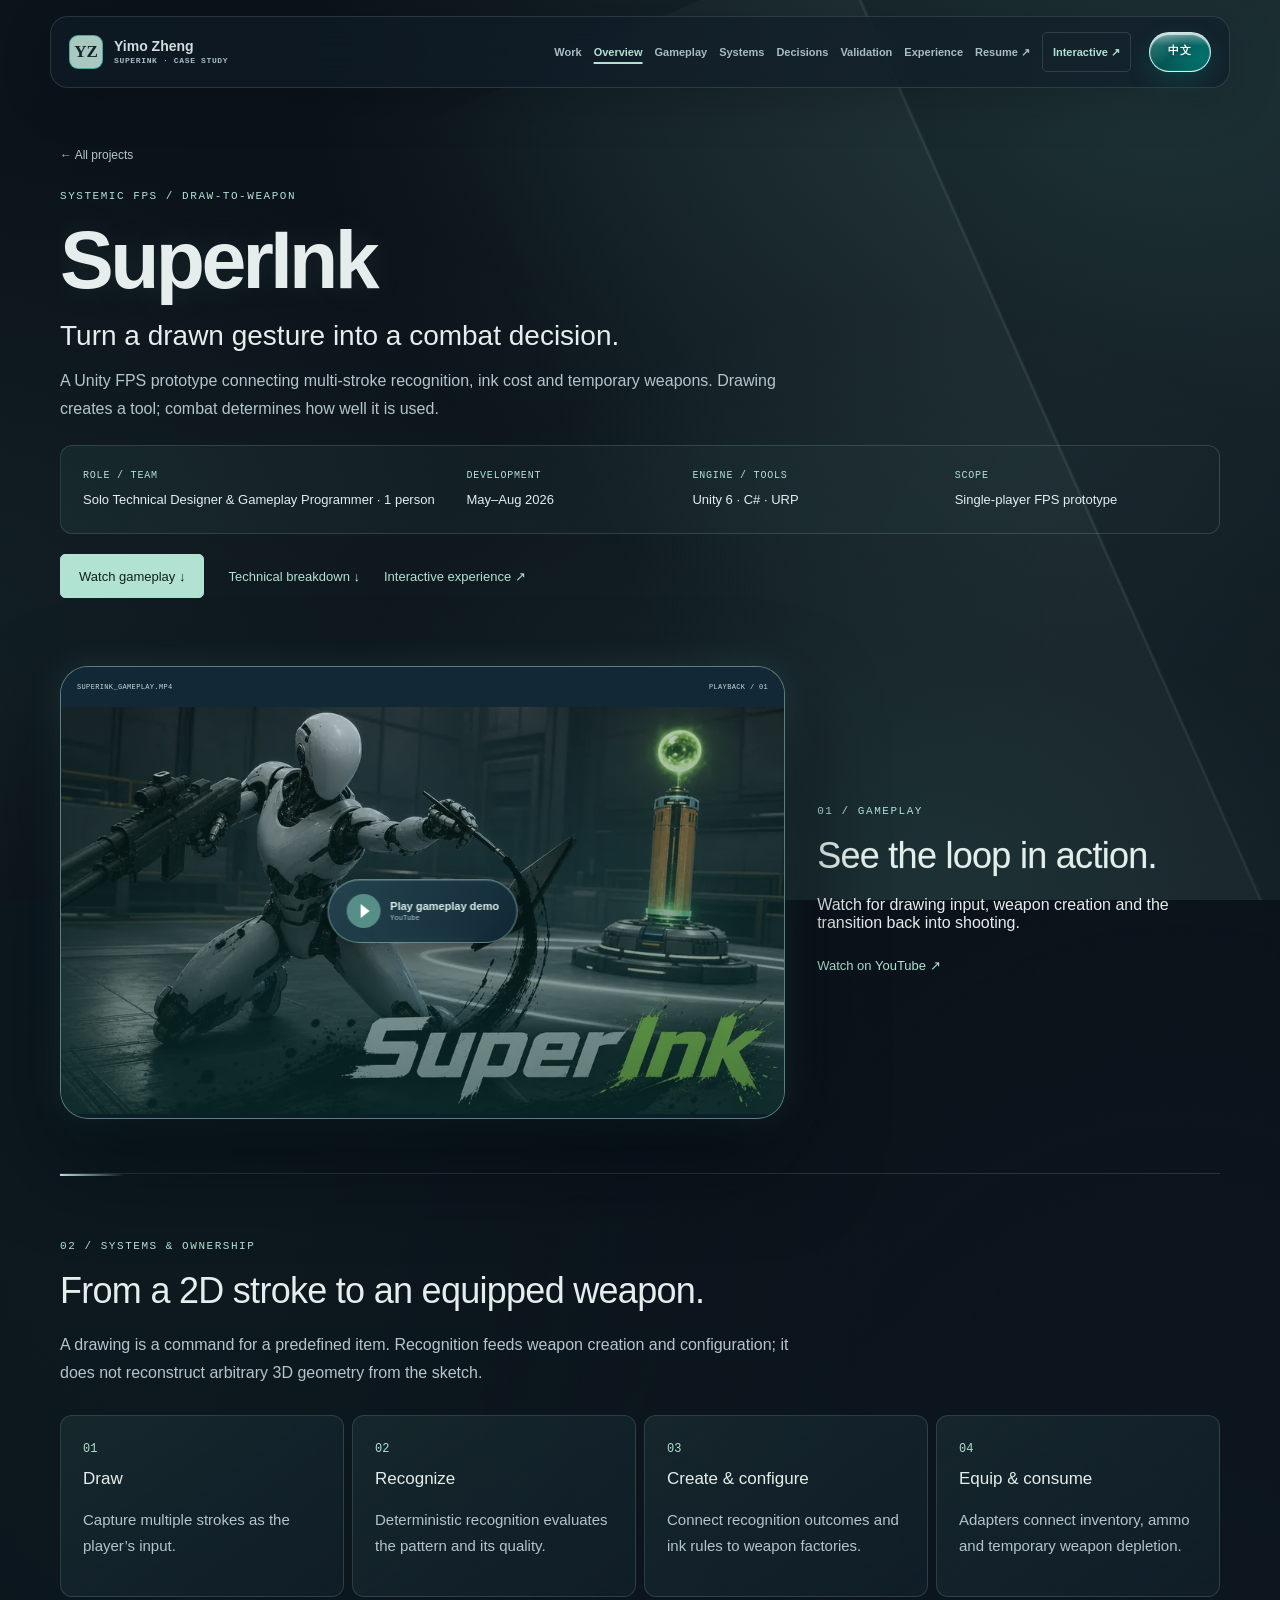
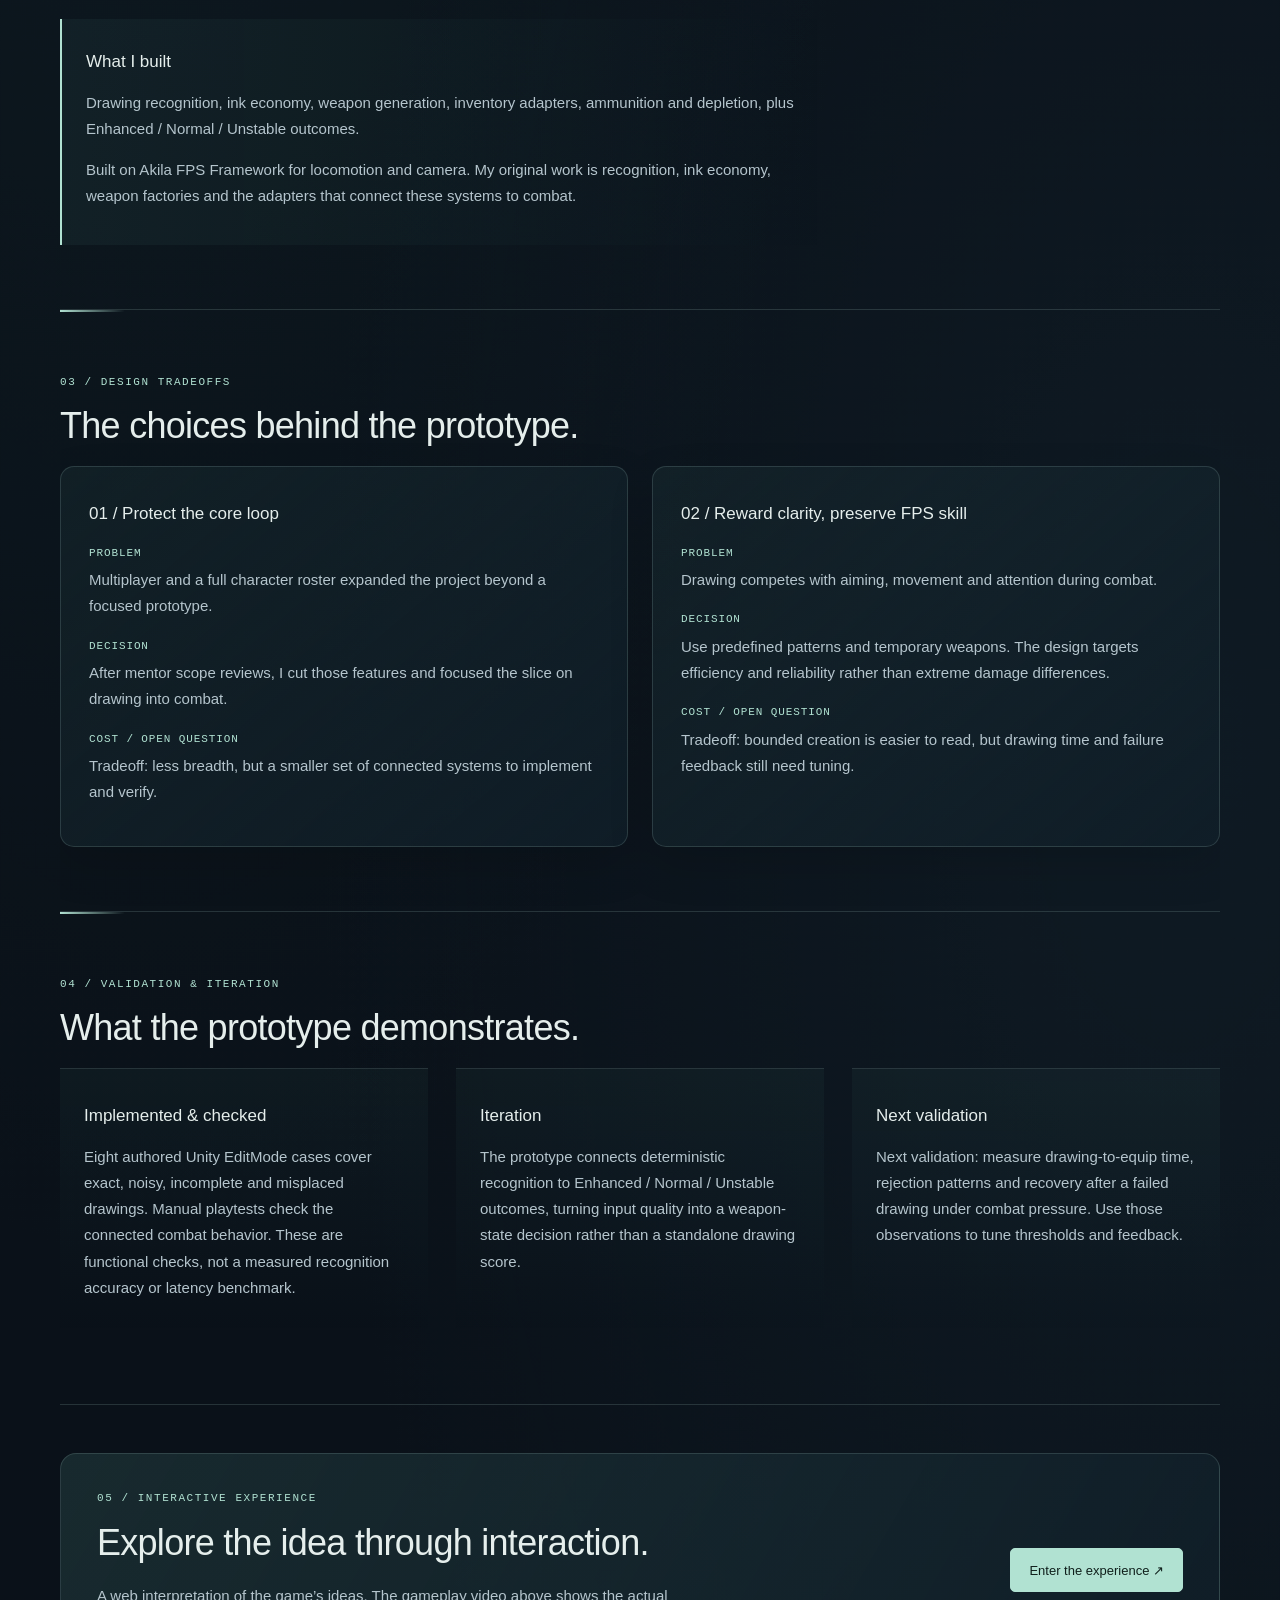
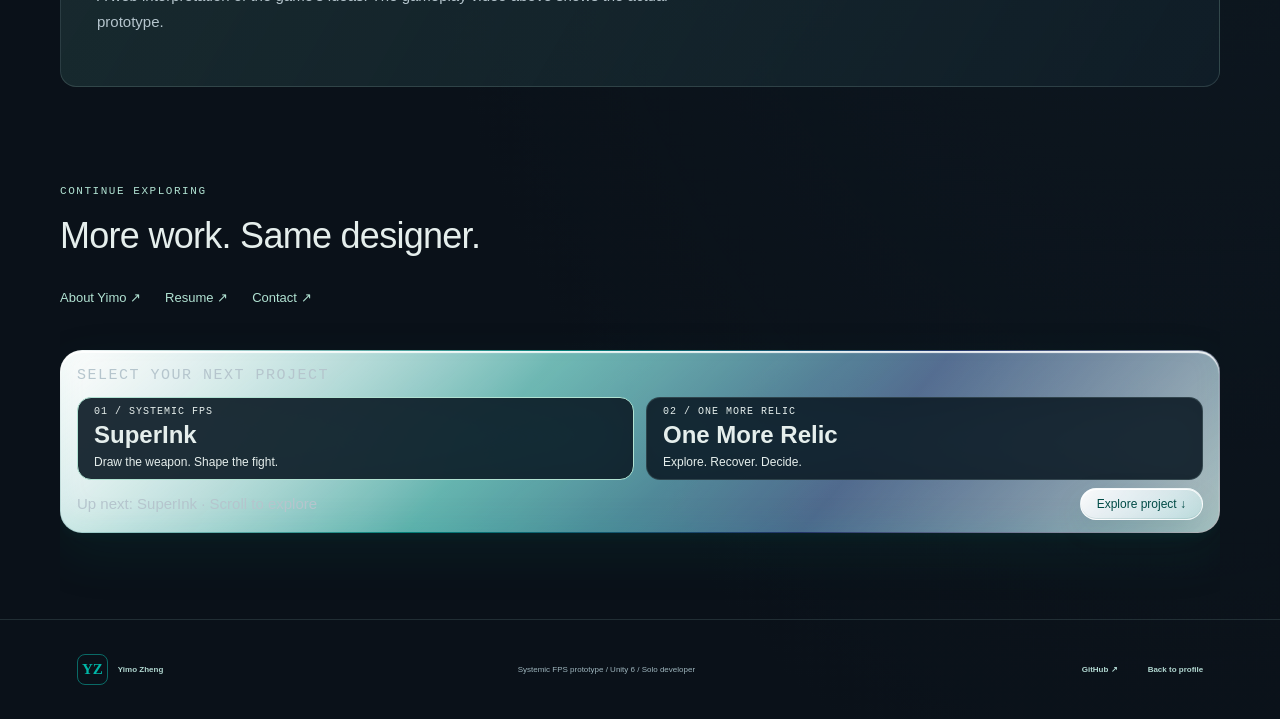
==== commit f15db108: "Polish portfolio motion and streamline project experiences Rewrite Chinese copy, shorten immersive r" ====
--- a/site/projects.html
+++ b/site/projects.html
@@ -6,27 +6,27 @@
     <meta name="theme-color" content="#f8f4e9">
     <meta name="description" content="SuperInk — a systemic FPS prototype where player-designed drawings become temporary combat objects.">
     <title>SuperInk — Draw the weapon. Shape the fight.</title>
-    <link rel="icon" href="data:image/svg+xml,%3Csvg xmlns='http://www.w3.org/2000/svg' viewBox='0 0 64 64'%3E%3Crect width='64' height='64' rx='16' fill='%23007b72'/%3E%3Cpath d='M16 22h32v8H35l-4 18H20l5-18h-9z' fill='%23ffe000'/%3E%3C/svg%3E">
-    <link rel="stylesheet" href="./styles-superink-v11.css?v=bilingual-02">
-    <link rel="stylesheet" href="./styles-concept-story.css?v=20260727-surface">
-    <link rel="stylesheet" href="./styles-recognition-lab.css">
-      <link rel="stylesheet" href="./styles-project-selector.css?v=20260908-compact">
-  <link rel="stylesheet" href="./styles-relic-showcase.css?v=gallery-reading-18">
-  <link rel="stylesheet" href="./styles-liquid-glass.css?v=glass-03">
-    <link rel="stylesheet" href="./ink-studio.css?v=space-4">
-    <link rel="stylesheet" href="./superink-space.css?v=profile-1">
-    <link rel="stylesheet" href="./superink-arrivals.css?v=arrival-7">
-    <link rel="stylesheet" href="./about-profile.css?v=profile-2">
-    <link rel="stylesheet" href="./portfolio-navigation.css?v=design-1">
-    <link rel="stylesheet" href="./relic-space.css?v=tomb-2">
-    <link rel="stylesheet" href="./relic-descent.css?v=descent-1">
-    <link rel="stylesheet" href="./media-balance.css?v=balance-1">
-    <link rel="stylesheet" href="./relic-glass.css?v=luxe-1">
-  <link rel="stylesheet" href="./ak-inspection.css?v=inspect-2">
-<link rel="stylesheet" href="./portfolio-world.css?v=rooms-1">
-<link rel="stylesheet" href="./relic-pointer.css?v=probe-1">
-<link rel="stylesheet" href="./portfolio-shell.css?v=p0-1">
-<link rel="stylesheet" href="./project-case-study.css?v=p1-1">
+    <link rel="icon" href="./assets/portfolio-icon.svg" type="image/svg+xml">
+    <link rel="stylesheet" href="./project-bundle.css?v=648046f38ba8">
+    
+    
+      
+  
+  
+    
+    
+    
+    
+    
+    
+    
+    
+    
+  
+
+
+
+
 </head>
   <body>
     <div class="cursor" aria-hidden="true"><i></i></div>
@@ -35,7 +35,7 @@
     <header class="site-header">
       <a class="identity" href="./#home" aria-label="Yimo Zheng, home">
         <span class="seal" aria-hidden="true">YZ</span>
-        <span><strong>Yimo Zheng</strong><small>Gameplay + Technical Design</small></span>
+        <span><strong><span class="person-name" data-person-name><span class="person-primary">Yimo Zheng</span><small class="person-roman" lang="en" translate="no" hidden>Yimo Zheng</small></span></strong><small>Gameplay + Technical Design</small></span>
       </a>
       <nav aria-label="Primary navigation">
         <a href="#about">About</a>
@@ -146,33 +146,21 @@
         <div class="principle-grid">
           <article>
             <span>01 / AUTHORSHIP</span>
-            <div class="ui-glyph glyph-authorship" aria-hidden="true">
-              <i></i><i></i><i></i><i></i><b></b>
-            </div>
             <h3>Player Authorship</h3>
             <p>Players create their own visual patterns instead of choosing only from predetermined weapon icons. Each pattern becomes a personal combat signature that can be practiced and refined.</p>
           </article>
           <article>
             <span>02 / MASTERY</span>
-            <div class="ui-glyph glyph-mastery" aria-hidden="true">
-              <i></i><i></i><i></i><b></b><em></em>
-            </div>
             <h3>Mouse Mastery Made Visible</h3>
             <p>Stroke structure, accuracy, and similarity influence the reliability and formation quality of each generated weapon.</p>
           </article>
           <article>
             <span>03 / CONSEQUENCE</span>
-            <div class="ui-glyph glyph-consequence" aria-hidden="true">
-              <i></i><i></i><b></b><em></em>
-            </div>
             <h3>Creation With Consequence</h3>
             <p>Generated weapons are powerful but temporary. Ink, ammunition, and durability force the player to decide when creation is worth the cost.</p>
           </article>
           <article>
             <span>04 / COMBAT</span>
-            <div class="ui-glyph glyph-combat" aria-hidden="true">
-              <i></i><i></i><b></b><em></em>
-            </div>
             <h3>Still an FPS</h3>
             <p>Creation expands the player’s options, but never replaces positioning, aim, ammunition control, trigger discipline, timing, coordination, or strategy.</p>
           </article>
@@ -185,7 +173,7 @@
             <div class="video-top"><span>SUPERINK_GAMEPLAY.MP4</span><span>PLAYBACK / 01</span></div>
             <div class="video-player" id="video-player">
               <img
-                src="[data-uri]"
+                src="./assets/superink-gameplay-preview.webp"
                 alt="SuperInk gameplay demo thumbnail"
                 loading="lazy"
               >
@@ -310,7 +298,7 @@
             </div>
 
             <article class="story-card" data-story-card>
-              <img src="./assets/weapon-manifest.png" alt="Concept visualization of a weapon forming from liquid ink beside a futuristic character.">
+              <img loading="lazy" decoding="async" src="./assets/weapon-manifest.webp" alt="Concept visualization of a weapon forming from liquid ink beside a futuristic character.">
               <div class="story-shade" aria-hidden="true"></div>
               <div class="story-copy">
                 <span>01 — MANIFEST</span>
@@ -320,7 +308,7 @@
             </article>
 
             <article class="story-card" data-story-card>
-              <img src="./assets/advance-to-objective.png" alt="Concept visualization of a futuristic character running toward an illuminated objective while carrying a calligraphy brush.">
+              <img loading="lazy" decoding="async" src="./assets/advance-to-objective.webp" alt="Concept visualization of a futuristic character running toward an illuminated objective while carrying a calligraphy brush.">
               <div class="story-shade" aria-hidden="true"></div>
               <div class="story-copy">
                 <span>02 — ADVANCE</span>
@@ -330,7 +318,7 @@
             </article>
 
             <article class="story-card" data-story-card>
-              <img src="./assets/slide-engage.png" alt="Concept visualization of a futuristic character sliding through a combat space toward a generated weapon.">
+              <img loading="lazy" decoding="async" src="./assets/slide-engage.webp" alt="Concept visualization of a futuristic character sliding through a combat space toward a generated weapon.">
               <div class="story-shade" aria-hidden="true"></div>
               <div class="story-copy">
                 <span>03 — ENGAGE</span>
@@ -340,7 +328,7 @@
             </article>
 
             <article class="story-card" data-story-card>
-              <img src="./assets/objective-inscribe.png" alt="Concept visualization of a futuristic calligrapher painting an illuminated objective structure.">
+              <img loading="lazy" decoding="async" src="./assets/objective-inscribe.webp" alt="Concept visualization of a futuristic calligrapher painting an illuminated objective structure.">
               <div class="story-shade" aria-hidden="true"></div>
               <div class="story-copy">
                 <span>04 — INSCRIBE</span>
@@ -376,7 +364,7 @@
           <div class="section-label"><span>PROFILE / 03</span> Behind the systems</div>
           <div class="about-hero">
             <div class="about-intro">
-              <p class="about-name">Yimo Zheng</p>
+              <p class="about-name"><span class="person-name" data-person-name><span class="person-primary">Yimo Zheng</span><small class="person-roman" lang="en" translate="no" hidden>Yimo Zheng</small></span></p>
               <p class="about-role">Gameplay + Technical Designer</p>
               <h2 id="legacy-title">I turn player ideas <em>into playable systems.</em></h2>
               <p class="about-summary">I study Computer Science at UW–Madison and build independent games. My work connects player input, readable feedback, and the rules that make a mechanic worth exploring.</p>
@@ -444,33 +432,34 @@
     </main>
 
     <footer>
-      <div><span class="seal small" aria-hidden="true">YZ</span><strong>Yimo Zheng</strong></div>
+      <div><span class="seal small" aria-hidden="true">YZ</span><strong><span class="person-name" data-person-name><span class="person-primary">Yimo Zheng</span><small class="person-roman" lang="en" translate="no" hidden>Yimo Zheng</small></span></strong></div>
       <p>Systemic FPS prototype / Unity 6 / Solo developer</p>
       <a href="https://github.com/zhengyimo882-glitch" target="_blank" rel="noreferrer">GitHub ↗</a>
       <a href="#about">Back to profile</a>
     </footer>
 
-    <script src="./vendor/gsap-3.13.0/gsap.min.js" defer></script>
-    <script src="./vendor/gsap-3.13.0/ScrollTrigger.min.js" defer></script>
-    <script src="./script-i18n.js?v=balance-1" defer></script>
-    <script src="./script-superink-v11.js?v=scroll-ink-1" defer></script>
-    <script src="./script-concept-story.js?v=arrival-5" defer></script>
-    <script src="./script-recognition-lab.js" defer></script>
-      <script src="./relic-config.js?v=balance-1" defer></script>
-    <script src="./script-relic-gallery.js?v=balance-1" defer></script><script src="./script-relic.js?v=balance-1" defer></script>
-    <script src="./script-project-selector.js?v=restart-1" defer></script>
-    <script src="./script-relic-text.js?v=bilingual-01" defer></script>
-    <script src="./ink-studio.js?v=world-1" defer></script>
-    <script src="./superink-arrivals.js?v=profile-1" defer></script>
-    <script src="./design-evidence.js?v=balance-1" defer></script>
-    <script src="./relic-space.js?v=world-1" defer></script>
-    <script src="./relic-descent.js?v=balance-1" defer></script>
-    <script src="./relic-glass.js?v=luxe-1" defer></script>
-    <script type="module" src="./ak-model.js?v=inspect-2"></script>
-  <script type="module" src="./portfolio-world.js?v=rooms-1"></script>
-<script src="./relic-pointer.js?v=probe-1" defer></script>
-<script src="./experience-layout.js?v=visual-1" defer></script>
-<script src="./project-case-study.js?v=p1-1" defer></script>
-<script src="./portfolio-shell.js?v=p0-1" defer></script>
+    <script src="./vendor/gsap-3.13.0/gsap.min.js?v=compact-zh-1" defer></script>
+    <script src="./vendor/gsap-3.13.0/ScrollTrigger.min.js?v=compact-zh-1" defer></script>
+    <script src="./person-name.js?v=compact-zh-1" defer></script>
+    <script src="./script-i18n.js?v=compact-zh-1" defer></script>
+    <script src="./script-superink-v11.js?v=compact-zh-1" defer></script>
+    <script src="./script-concept-story.js?v=compact-zh-1" defer></script>
+    <script src="./script-recognition-lab.js?v=compact-zh-1" defer></script>
+      <script src="./relic-config.js?v=compact-zh-1" defer></script>
+    <script src="./script-relic-gallery.js?v=compact-zh-1" defer></script><script src="./script-relic.js?v=compact-zh-1" defer></script>
+    <script src="./script-project-selector.js?v=compact-zh-1" defer></script>
+    <script src="./script-relic-text.js?v=compact-zh-1" defer></script>
+    <script src="./ink-studio.js?v=compact-zh-1" defer></script>
+    <script src="./superink-arrivals.js?v=compact-zh-1" defer></script>
+    <script src="./design-evidence.js?v=compact-zh-1" defer></script>
+    <script src="./relic-space.js?v=compact-zh-1" defer></script>
+    <script src="./relic-descent.js?v=compact-zh-1" defer></script>
+    <script src="./relic-glass.js?v=compact-zh-1" defer></script>
+<script src="./relic-pointer.js?v=compact-zh-1" defer></script>
+<script src="./experience-layout.js?v=compact-zh-1" defer></script>
+<script src="./project-case-study.js?v=compact-zh-1" defer></script>
+<script src="./portfolio-shell.js?v=compact-zh-1" defer></script>
+<script src="./project-runtime.js?v=compact-zh-1" defer></script>
+<script src="./reading-polish.js?v=1" defer></script>
 </body>
 </html>
--- a/site/project-bundle.css
+++ b/site/project-bundle.css
@@ -0,0 +1,3953 @@
+/* Source: styles-superink-v11.css */
+:root {
+  --cream: #fffdf5;
+  --cream-warm: #f5f1e8;
+  --mint: #ddf8f1;
+  --mint-soft: #cef4ea;
+  --turquoise: #00b6a7;
+  --turquoise-dark: #007b72;
+  --turquoise-deep: #004f4a;
+  --yellow: #ffe000;
+  --orange: #ff6a21;
+  --ink: #004b46;
+  --muted: #4f716c;
+  --line: rgba(18, 91, 84, .13);
+  --glass: rgba(255, 255, 255, .58);
+  --display: -apple-system, BlinkMacSystemFont, "SF Pro Display", "Helvetica Neue", Arial, sans-serif;
+  --text: -apple-system, BlinkMacSystemFont, "SF Pro Text", "Helvetica Neue", Arial, sans-serif;
+  --mono: "SFMono-Regular", "SF Mono", Consolas, monospace;
+  --shadow: 0 22px 70px rgba(24, 83, 76, .10);
+}
+
+* { box-sizing: border-box; }
+html { overflow-x: clip; scroll-behavior: smooth; background: var(--cream); }
+body {
+  margin: 0;
+  overflow-x: clip;
+  color: var(--ink);
+  font-family: var(--text);
+  -webkit-font-smoothing: antialiased;
+  text-rendering: optimizeLegibility;
+  background:
+    radial-gradient(circle at 92% 16%, rgba(0, 214, 195, .24), transparent 24%),
+    radial-gradient(circle at 6% 42%, rgba(255, 224, 0, .16), transparent 20%),
+    radial-gradient(circle at 88% 72%, rgba(255, 106, 33, .13), transparent 20%),
+    linear-gradient(180deg, #fffdf5 0%, #f4fbf7 22%, #ddf8f1 43%, #fff8e9 70%, #e8fbf5 100%);
+}
+a { color: inherit; text-decoration: none; }
+button, input { font: inherit; }
+::selection { background: rgba(240, 207, 58, .85); color: var(--turquoise-deep); }
+
+.cursor {
+  width: 28px;
+  height: 28px;
+  position: fixed;
+  left: 0;
+  top: 0;
+  z-index: 100;
+  pointer-events: none;
+  border: 1px solid rgba(11,155,145,.7);
+  border-radius: 46% 54% 43% 57% / 52% 45% 55% 48%;
+  transform: translate(-50%, -50%);
+  transition: width .22s cubic-bezier(.2,.8,.2,1), height .22s cubic-bezier(.2,.8,.2,1), background .22s ease;
+}
+.cursor i { width: 4px; height: 4px; position: absolute; left: 50%; top: 50%; border-radius: 50%; background: var(--orange); transform: translate(-50%,-50%); }
+.cursor.hover { width: 46px; height: 46px; background: rgba(240,207,58,.14); }
+.scroll-progress { height: 2px; position: fixed; inset: 0 0 auto; z-index: 120; }
+.scroll-progress span { width: 0; height: 100%; display: block; background: linear-gradient(90deg,var(--turquoise),var(--yellow),var(--orange)); }
+.site-header {
+  width: min(1180px, calc(100% - 40px));
+  height: 64px;
+  padding: 0 18px;
+  position: absolute;
+  top: 16px;
+  left: 50%;
+  z-index: 20;
+  transform: translateX(-50%);
+  display: grid;
+  grid-template-columns: 1fr auto 1fr;
+  align-items: center;
+  border: 1px solid rgba(255,255,255,.68);
+  border-radius: 18px;
+  background: rgba(251,250,246,.58);
+  box-shadow: 0 12px 40px rgba(25,81,75,.06);
+  backdrop-filter: blur(18px) saturate(130%);
+}
+.identity { width: fit-content; display: flex; align-items: center; gap: 11px; }
+.identity > span:last-child { display: grid; gap: 2px; }
+.identity strong { font: 650 14px var(--display); letter-spacing: -.015em; }
+.identity small, .project-code { color: var(--muted); font: 600 7px/1.3 var(--mono); letter-spacing: .08em; text-transform: uppercase; }
+.seal { width: 34px; height: 34px; display: grid; place-items: center; border: 1px solid rgba(11,155,145,.65); border-radius: 9px; color: var(--turquoise); font: 600 17px serif; }
+.site-header nav { display: flex; gap: 26px; font: 600 10px var(--text); }
+.site-header nav a { position: relative; color: #4e6864; transition: color .2s ease; }
+.site-header nav a::after { content: ""; position: absolute; left: 50%; bottom: -8px; width: 4px; height: 4px; border-radius: 50%; background: var(--turquoise); opacity: 0; transform: translate(-50%,4px); transition: .25s ease; }
+.site-header nav a:hover { color: var(--turquoise-dark); }
+.site-header nav a:hover::after { opacity: 1; transform: translate(-50%,0); }
+.project-code { justify-self: end; color: var(--turquoise-dark); display:flex;align-items:center;gap:10px; }
+.language-toggle{min-width:46px;min-height:30px;padding:7px 2px 7px 12px;border:0;border-left:1px solid rgba(11,155,145,.3);background:transparent;color:inherit;font:600 10px/1.2 var(--mono);letter-spacing:.04em;cursor:pointer}
+.language-toggle:hover{color:var(--orange)}
+
+.hero {
+  height: 100svh;
+  min-height: 680px;
+  overflow: hidden;
+  position: relative;
+  background: transparent;
+}
+#brush-canvas { width: 100%; height: 100%; position: absolute; inset: 0; z-index: 2; pointer-events: none; opacity: .96; }
+.paper-grain { position: absolute; inset: 0; z-index: 3; opacity: .11; pointer-events: none; background-image: url("data:image/svg+xml,%3Csvg viewBox='0 0 180 180' xmlns='http://www.w3.org/2000/svg'%3E%3Cfilter id='n'%3E%3CfeTurbulence type='fractalNoise' baseFrequency='.7' numOctaves='3' stitchTiles='stitch'/%3E%3C/filter%3E%3Crect width='100%25' height='100%25' filter='url(%23n)' opacity='.14'/%3E%3C/svg%3E"); }
+.hero::before {
+  content: "";
+  width: min(720px,70vw);
+  height: min(720px,70vw);
+  position: absolute;
+  right: -13%;
+  top: 5%;
+  border-radius: 50%;
+  background: radial-gradient(circle, rgba(75,197,181,.18), rgba(75,197,181,0) 68%);
+  animation: drift 10s ease-in-out infinite alternate;
+}
+
+.ink-reserve { width: min(900px, calc(100% - 64px)); position: absolute; top: 108px; left: 50%; z-index: 8; transform: translateX(-50%); }
+.reserve-label { margin-bottom: 8px; display: flex; justify-content: space-between; color: var(--turquoise-dark); font: 600 8px var(--mono); letter-spacing: .07em; text-transform: uppercase; }
+.reserve-track { height: 10px; overflow: hidden; border-radius: 999px; background: rgba(11,155,145,.10); box-shadow: inset 0 0 0 1px rgba(11,155,145,.08); }
+.reserve-track span { width: 100%; height: 100%; display: block; border-radius: inherit; background: linear-gradient(90deg,#20b5a9,var(--turquoise)); transition: width .18s cubic-bezier(.2,.8,.2,1); }
+
+.hero-title-wrap { width: min(1120px, calc(100% - 64px)); position: absolute; left: 50%; top: 25%; z-index: 5; transform: translateX(-50%); pointer-events: none; }
+.hero-index, .section-label { margin: 0; font: 600 10px var(--text); letter-spacing: .02em; }
+.hero-index { display: flex; gap: 9px; align-items: center; color: var(--turquoise-dark); }
+.hero-index i { width: 7px; height: 7px; border-radius: 50%; background: var(--yellow); box-shadow: 2px 2px 0 rgba(232,122,66,.8); }
+.hero h1 {
+  margin: 20px 0 0;
+  position: relative;
+  font-family: var(--display);
+  font-size: clamp(68px, 10vw, 132px);
+  font-weight: 760;
+  line-height: .92;
+  letter-spacing: -.075em;
+}
+.hero h1 span { display: block; white-space: nowrap; }
+.title-ghost { color: transparent; -webkit-text-stroke: 1px rgba(7,91,88,.20); }
+.title-fill {
+  --reveal: 0%;
+  position: absolute;
+  z-index: 2;
+  inset: 0;
+  width: max-content;
+  color: transparent;
+  background: linear-gradient(105deg, #e9c92e 0%, #f4d940 34%, #fff3a4 46%, #f4d940 57%, #e9c92e 100%);
+  background-size: 230% 100%;
+  background-position: 100% 50%;
+  -webkit-background-clip: text;
+  background-clip: text;
+  -webkit-text-stroke: 0;
+  text-shadow: none;
+  filter: drop-shadow(3px 3px 0 rgba(232,122,66,.82));
+  clip-path: polygon(0 0, var(--reveal) 0, calc(var(--reveal) + 2%) 48%, var(--reveal) 100%, 0 100%);
+  transition: clip-path .16s cubic-bezier(.2,.8,.2,1);
+}
+.title-fill.forming { animation: title-flow 1.8s linear infinite; }
+.title-fill.complete {
+  clip-path: inset(-8% -3% -12% -3%);
+  animation: title-complete 1.05s cubic-bezier(.16,.9,.22,1) both;
+}
+.completion-fx {
+  width: 100%;
+  height: 100%;
+  position: absolute;
+  z-index: 3;
+  inset: 0;
+  overflow: visible;
+  pointer-events: none;
+  opacity: 0;
+}
+.completion-echo {
+  position: absolute;
+  inset: 0;
+  color: transparent;
+  opacity: 0;
+  -webkit-text-stroke: 1.5px var(--turquoise);
+  filter: drop-shadow(0 0 7px rgba(0,182,167,.3));
+}
+.completion-echo.echo-b {
+  -webkit-text-stroke-color: var(--orange);
+  filter: none;
+}
+.completion-scan {
+  width: 5px;
+  height: 132%;
+  position: absolute;
+  left: -5%;
+  top: -16%;
+  border-radius: 999px;
+  background: linear-gradient(180deg, transparent, #d7fff8 18%, #00e5d1 48%, #fff082 72%, transparent);
+  box-shadow: 0 0 8px #65f9e9, 0 0 26px rgba(0,214,195,.82), 0 0 55px rgba(255,224,0,.38);
+  opacity: 0;
+  transform: skewX(-10deg) translateX(-70px);
+}
+.completion-underline {
+  width: 100%;
+  height: 4px;
+  position: absolute;
+  left: 0;
+  bottom: -15px;
+  border-radius: 999px;
+  background: linear-gradient(90deg, var(--turquoise-deep), var(--turquoise) 50%, var(--yellow) 82%, var(--orange));
+  box-shadow: 0 3px 0 rgba(255,106,33,.28), 0 0 16px rgba(0,182,167,.24);
+  transform: scaleX(0);
+  transform-origin: left center;
+}
+.completion-underline::after {
+  content: "";
+  width: 9px;
+  height: 9px;
+  position: absolute;
+  right: -2px;
+  top: 50%;
+  border-radius: 50%;
+  background: var(--yellow);
+  box-shadow: 2px 2px 0 var(--orange), 0 0 12px rgba(255,224,0,.64);
+  transform: translateY(-50%) scale(0);
+}
+.completion-reticle {
+  width: 31px;
+  height: 31px;
+  position: absolute;
+  right: -48px;
+  top: 45%;
+  border: 1px solid var(--turquoise);
+  border-radius: 50%;
+  opacity: 0;
+  transform: translateY(-50%) scale(.25) rotate(-120deg);
+}
+.completion-reticle::before,
+.completion-reticle::after {
+  content: "";
+  position: absolute;
+  background: var(--turquoise-deep);
+}
+.completion-reticle::before { width: 43px; height: 1px; left: -7px; top: 14px; }
+.completion-reticle::after { width: 1px; height: 43px; left: 14px; top: -7px; }
+.weapon-rig {
+  width: 120px;
+  height: 70px;
+  position: absolute;
+  left: -120px;
+  bottom: -48px;
+  opacity: 0;
+  transform: translate3d(-18px,5px,0) rotate(-5deg);
+  transform-origin: 108px 29px;
+}
+.fps-pistol {
+  width: 120px;
+  height: 70px;
+  display: block;
+  overflow: visible;
+  fill: none;
+  stroke: var(--turquoise-deep);
+  stroke-width: 2;
+  stroke-linecap: round;
+  stroke-linejoin: round;
+  filter: drop-shadow(2px 2px 0 rgba(255,106,33,.42));
+}
+.fps-pistol .pistol-outline { stroke-dasharray: 310; stroke-dashoffset: 310; }
+.fps-pistol .pistol-detail { stroke: var(--turquoise); stroke-dasharray: 145; stroke-dashoffset: 145; }
+.fps-pistol circle { fill: var(--yellow); stroke: var(--orange); opacity: 0; }
+.muzzle-flash {
+  width: 38px;
+  height: 30px;
+  position: absolute;
+  left: 106px;
+  top: 14px;
+  opacity: 0;
+  transform: scale(.2);
+  transform-origin: 2px 15px;
+}
+.muzzle-flash b {
+  width: 25px;
+  height: 22px;
+  position: absolute;
+  left: 0;
+  top: 4px;
+  background: linear-gradient(90deg,var(--orange),var(--yellow) 58%,#fff7b8);
+  clip-path: polygon(0 35%,38% 30%,52% 0,67% 32%,100% 50%,67% 68%,52% 100%,38% 70%,0 65%);
+  filter: drop-shadow(0 0 7px rgba(255,193,32,.78));
+}
+.muzzle-flash i {
+  width: 32px;
+  height: 1px;
+  position: absolute;
+  left: 1px;
+  top: 14px;
+  background: var(--orange);
+  transform-origin: left center;
+}
+.muzzle-flash i:nth-child(1) { --ray-angle: -25deg; transform: rotate(var(--ray-angle)); }
+.muzzle-flash i:nth-child(2) { --ray-angle: 0deg; transform: rotate(var(--ray-angle)); }
+.muzzle-flash i:nth-child(3) { --ray-angle: 25deg; transform: rotate(var(--ray-angle)); }
+.hero.weapon-locked .completion-fx { opacity: 1; }
+.hero.weapon-locked .completion-echo.echo-a { animation: completion-echo-a .68s steps(2,end) both; }
+.hero.weapon-locked .completion-echo.echo-b { animation: completion-echo-b .72s steps(2,end) both; }
+.hero.weapon-locked .completion-scan { animation: completion-scan .92s cubic-bezier(.16,.76,.16,1) .08s both; }
+.hero.weapon-locked .weapon-rig { animation: pistol-deploy .42s cubic-bezier(.16,.88,.18,1) .06s both; }
+.hero.weapon-locked .fps-pistol { animation: pistol-recoil .28s cubic-bezier(.18,.82,.25,1) .31s both; }
+.hero.weapon-locked .fps-pistol .pistol-outline { animation: pistol-draw .42s cubic-bezier(.2,.72,.18,1) .06s both; }
+.hero.weapon-locked .fps-pistol .pistol-detail { animation: pistol-draw .34s cubic-bezier(.2,.72,.18,1) .17s both; }
+.hero.weapon-locked .fps-pistol circle { animation: pistol-pin .18s ease .3s both; }
+.hero.weapon-locked .muzzle-flash { animation: muzzle-fire .3s cubic-bezier(.12,.82,.18,1) .32s both; }
+.hero.weapon-locked .muzzle-flash i { animation: muzzle-ray .3s ease-out .32s both; }
+.hero.weapon-locked .completion-underline { animation: completion-line .72s cubic-bezier(.12,.82,.2,1) .39s both; }
+.hero.weapon-locked .completion-underline::after { animation: completion-dot .36s cubic-bezier(.12,.82,.2,1) .84s both; }
+.hero.weapon-locked .completion-reticle { animation: completion-reticle .78s cubic-bezier(.16,.9,.2,1) .42s both; }
+.hero.weapon-locked .creation-score { animation: creation-lock .68s cubic-bezier(.18,.9,.2,1) .34s both; }
+.hero-statement { max-width: 680px; margin: 38px 0 0 8%; display: grid; grid-template-columns: .75fr 1.25fr; gap: 42px; align-items: start; }
+.hero-statement strong { color: var(--turquoise-deep); font: 650 clamp(22px,2.2vw,31px)/1.06 var(--display); letter-spacing: -.035em; }
+.hero-statement p { margin: 0; padding-left: 18px; border-left: 2px solid rgba(240,207,58,.9); color: #5d706c; font-size: 13px; line-height: 1.65; }
+
+.creation-status { position: absolute; right: max(5vw,48px); top: 50%; z-index: 8; display: grid; gap: 12px; text-align: right; color: var(--turquoise-dark); font: 600 8px var(--mono); letter-spacing: .07em; }
+.creation-score { display: flex; justify-content: end; align-items: end; gap: 7px; }
+.creation-score i { width: 7px; height: 7px; margin-bottom: 5px; border-radius: 50%; background: var(--orange); }
+.creation-score strong { color: var(--turquoise); font: 700 44px/.8 var(--display); letter-spacing: -.05em; }
+.creation-score small { color: var(--muted); font-size: 6px; writing-mode: vertical-rl; }
+.reset-ink, .enter-site { font: 600 10px var(--text); }
+.reset-ink { position: absolute; right: max(5vw,48px); bottom: 34px; z-index: 10; padding: 10px 15px; border: 1px solid rgba(11,155,145,.25); border-radius: 999px; background: rgba(255,255,255,.6); color: var(--turquoise-dark); cursor: pointer; box-shadow: 0 8px 24px rgba(11,91,84,.07); backdrop-filter: blur(10px); transition: transform .25s ease, background .25s ease; }
+.reset-ink:hover { transform: translateY(-2px); background: white; }
+.enter-site { position: absolute; left: max(5vw,48px); bottom: 38px; z-index: 9; display: flex; align-items: center; gap: 12px; color: var(--turquoise-dark); }
+.enter-site i { color: var(--orange); font-size: 16px; animation: bob 1.6s ease-in-out infinite; }
+
+main > section:not(.hero) { position: relative; overflow: hidden; isolation: isolate; }
+main > section:not(.hero)::before {
+  content: "";
+  position: absolute;
+  z-index: -1;
+  pointer-events: none;
+  border-radius: 50%;
+  filter: blur(20px);
+  animation: drift 12s ease-in-out infinite alternate;
+}
+
+.intent-section {
+  padding: 118px max(6vw,70px) 130px;
+  background: linear-gradient(180deg,rgba(232,245,241,0),rgba(217,240,234,.60) 38%,rgba(232,245,241,.15));
+}
+.intent-section::before { width: 420px; height: 420px; right: -120px; top: 22%; background: rgba(73,193,178,.12); }
+.section-label { color: var(--turquoise-dark); }
+.section-label span { margin-right: 12px; color: var(--orange); }
+.section-label.light { color: var(--turquoise-dark); }.section-label.light span { color: var(--orange); }
+.intent-heading { max-width: 1050px; margin: 30px auto 0; display: grid; grid-template-columns: 1.45fr .55fr; gap: 7vw; align-items: end; }
+.intent-heading h2, .experience-heading h2, .proof-copy h2, .loop-section h2 {
+  margin: 0;
+  font: 680 clamp(42px,5.2vw,72px)/1 var(--display);
+  letter-spacing: -.052em;
+}
+.intent-heading h2 em { color: var(--turquoise); font-style: normal; text-shadow: 2px 2px 0 rgba(240,207,58,.8); }
+.intent-heading > p { margin: 0 0 7px; color: var(--muted); font-size: 15px; line-height: 1.5; }
+.intent-body { max-width: 1050px; margin: 72px auto 0; display: grid; grid-template-columns: .75fr 1.25fr 1fr 1fr; gap: 28px; }
+.intent-body > p { margin: 0; color: #58706b; font-size: 13px; line-height: 1.75; }
+.intent-body blockquote { margin: 0; padding: 22px; display: grid; align-content: start; border: 1px solid rgba(255,255,255,.75); border-radius: 24px; background: var(--glass); box-shadow: var(--shadow); backdrop-filter: blur(16px); }
+.intent-body blockquote span { padding: 8px 0; color: var(--turquoise-dark); font: 650 clamp(22px,2.4vw,33px)/1.05 var(--display); letter-spacing: -.035em; }
+.intent-body blockquote span:not(:last-child) { border-bottom: 1px solid var(--line); }
+
+.experience-section {
+  padding: 115px max(6vw,70px) 130px;
+  background: linear-gradient(180deg,rgba(232,245,241,.08),rgba(244,248,244,.62),rgba(248,246,239,.10));
+}
+.experience-section::before { width: 500px; height: 500px; left: -180px; top: 18%; background: rgba(240,207,58,.09); }
+.experience-heading { max-width: 1120px; margin: auto; display: grid; grid-template-columns: .42fr 1.3fr .7fr; gap: 4vw; align-items: end; }
+.experience-heading h2 { color: var(--turquoise-deep); }
+.experience-heading > p { margin: 0 0 6px; color: var(--muted); font-size: 13px; line-height: 1.65; }
+.principle-grid { max-width: 1120px; margin: 72px auto 0; display: grid; grid-template-columns: repeat(4,1fr); gap: 14px; }
+.principle-grid article {
+  min-height: 330px;
+  padding: 24px;
+  position: relative;
+  overflow: hidden;
+  border: 1px solid rgba(255,255,255,.72);
+  border-radius: 25px;
+  background: rgba(255,255,255,.46);
+  box-shadow: 0 14px 45px rgba(31,91,84,.06);
+  backdrop-filter: blur(14px);
+  transition: transform .45s cubic-bezier(.2,.8,.2,1), box-shadow .45s ease, background .45s ease;
+}
+.principle-grid article:hover { transform: translateY(-10px) scale(1.01); background: rgba(255,255,255,.76); box-shadow: 0 28px 70px rgba(31,91,84,.13); }
+.principle-grid article > span { color: #74918c; font: 600 8px var(--mono); }
+.ui-glyph {
+  width: 74px;
+  height: 74px;
+  margin-top: 29px;
+  position: relative;
+  border: 1px solid rgba(0,182,167,.35);
+  border-radius: 21px;
+  background: linear-gradient(145deg,rgba(255,255,255,.82),rgba(206,244,234,.72));
+  box-shadow: inset 0 0 24px rgba(0,182,167,.08), 4px 5px 0 rgba(255,224,0,.62);
+  transition: transform .45s cubic-bezier(.2,.8,.2,1), box-shadow .45s ease;
+}
+.principle-grid article:hover .ui-glyph { transform: rotate(-4deg) scale(1.07); box-shadow: inset 0 0 28px rgba(0,182,167,.15), 7px 8px 0 rgba(255,106,33,.58); }
+.ui-glyph i, .ui-glyph b, .ui-glyph em { position: absolute; display: block; }
+.glyph-authorship i { width: 9px; height: 9px; z-index: 2; border: 2px solid var(--turquoise); border-radius: 50%; background: var(--cream); }
+.glyph-authorship i:nth-child(1) { left: 15px; top: 17px; }
+.glyph-authorship i:nth-child(2) { right: 13px; top: 13px; }
+.glyph-authorship i:nth-child(3) { left: 24px; bottom: 12px; }
+.glyph-authorship i:nth-child(4) { right: 14px; bottom: 21px; background: var(--yellow); border-color: var(--orange); }
+.glyph-authorship b { width: 43px; height: 38px; left: 16px; top: 17px; border-top: 2px solid var(--turquoise); border-right: 2px solid var(--turquoise); border-bottom: 2px solid var(--turquoise); transform: skew(-18deg) rotate(-8deg); }
+.glyph-mastery { border-radius: 50%; }
+.glyph-mastery::before, .glyph-mastery::after { content: ""; position: absolute; background: var(--turquoise); }
+.glyph-mastery::before { width: 48px; height: 1px; left: 13px; top: 36px; }
+.glyph-mastery::after { width: 1px; height: 48px; left: 36px; top: 13px; }
+.glyph-mastery b { width: 29px; height: 29px; left: 22px; top: 22px; border: 2px solid var(--orange); border-radius: 50%; }
+.glyph-mastery em { width: 8px; height: 8px; left: 33px; top: 33px; border-radius: 50%; background: var(--yellow); box-shadow: 0 0 0 5px rgba(255,224,0,.20); }
+.glyph-mastery i { width: 5px; height: 5px; border-radius: 50%; background: var(--turquoise); animation: ui-pulse 1.8s ease-in-out infinite; }
+.glyph-mastery i:nth-child(1) { left: 11px; top: 24px; }.glyph-mastery i:nth-child(2) { right: 10px; top: 19px; animation-delay: .3s; }.glyph-mastery i:nth-child(3) { right: 15px; bottom: 14px; animation-delay: .6s; }
+.glyph-consequence i { left: 14px; height: 7px; border-radius: 999px; background: rgba(0,123,114,.17); }
+.glyph-consequence i:nth-child(1) { width: 46px; top: 18px; }
+.glyph-consequence i:nth-child(2) { width: 35px; top: 31px; }
+.glyph-consequence i::after { content: ""; display: block; height: 100%; border-radius: inherit; background: var(--turquoise); }
+.glyph-consequence i:nth-child(1)::after { width: 72%; }.glyph-consequence i:nth-child(2)::after { width: 44%; background: var(--orange); }
+.glyph-consequence b { width: 20px; height: 20px; right: 13px; bottom: 10px; border: 2px solid var(--turquoise); transform: rotate(45deg); background: rgba(255,224,0,.44); }
+.glyph-consequence em { width: 22px; height: 2px; left: 13px; bottom: 16px; background: var(--turquoise-dark); box-shadow: 0 -7px 0 var(--yellow); }
+.glyph-combat { border-radius: 50%; }
+.glyph-combat::before, .glyph-combat::after { content: ""; position: absolute; left: 50%; top: 50%; background: var(--turquoise); transform: translate(-50%,-50%); }
+.glyph-combat::before { width: 54px; height: 1px; }.glyph-combat::after { width: 1px; height: 54px; }
+.glyph-combat b { width: 32px; height: 32px; left: 20px; top: 20px; border: 2px solid var(--orange); border-radius: 50%; }
+.glyph-combat em { width: 8px; height: 8px; left: 32px; top: 32px; border-radius: 50%; background: var(--yellow); animation: target-lock 1.7s ease-in-out infinite; }
+.glyph-combat i { width: 12px; height: 3px; right: 2px; border-radius: 4px; background: var(--orange); }
+.glyph-combat i:nth-child(1) { top: 18px; }.glyph-combat i:nth-child(2) { top: 25px; width: 8px; }
+.principle-grid h3 { margin: 46px 0 14px; color: var(--turquoise-deep); font: 650 21px/1.1 var(--display); letter-spacing: -.025em; }
+.principle-grid p { margin: 0; color: #657b76; font-size: 12px; line-height: 1.7; }
+
+.proof-section {
+  padding: 120px max(6vw,70px) 135px;
+  background: linear-gradient(180deg,rgba(248,246,239,.08),rgba(246,243,235,.68),rgba(232,245,241,.12));
+  display: grid;
+  grid-template-columns: 1.12fr .88fr;
+  gap: 7vw;
+  align-items: center;
+}
+.proof-section::before { width: 420px; height: 420px; right: -100px; top: 32%; background: rgba(232,122,66,.07); }
+.video-frame { aspect-ratio: 16/10; position: relative; overflow: hidden; border: 1px solid rgba(11,91,84,.16); border-radius: 28px; background: #143e3b; box-shadow: 0 30px 90px rgba(22,75,71,.18); transition: transform .55s cubic-bezier(.2,.8,.2,1), box-shadow .55s ease; }
+.video-frame:hover { transform: translateY(-7px); box-shadow: 0 40px 100px rgba(22,75,71,.24); }
+.video-player { position: absolute; inset: 40px 0 0; overflow: hidden; background: #143e3b; }
+.video-player > img { width: 100%; height: 100%; display: block; object-fit: cover; opacity: .78; transform: scale(1.015); transition: transform .7s cubic-bezier(.2,.8,.2,1), opacity .4s ease; }
+.video-player::after { content: ""; position: absolute; inset: 0; pointer-events: none; background: linear-gradient(180deg,rgba(10,53,50,.05),rgba(10,53,50,.52)); }
+.video-player:hover > img { opacity: .92; transform: scale(1.045); }
+.video-player iframe { width: 100%; height: 100%; position: absolute; inset: 0; z-index: 4; border: 0; }
+.video-play {
+  min-width: 190px;
+  padding: 14px 18px;
+  position: absolute;
+  left: 50%;
+  top: 50%;
+  z-index: 3;
+  transform: translate(-50%,-50%);
+  border: 1px solid rgba(255,255,255,.7);
+  border-radius: 999px;
+  background: rgba(251,250,246,.86);
+  color: var(--turquoise-deep);
+  display: grid;
+  grid-template-columns: 34px 1fr;
+  gap: 2px 10px;
+  align-items: center;
+  cursor: pointer;
+  box-shadow: 0 16px 45px rgba(4,38,35,.25);
+  backdrop-filter: blur(14px);
+  transition: transform .25s cubic-bezier(.2,.8,.2,1), background .25s ease;
+}
+.video-play:hover { transform: translate(-50%,-50%) scale(1.04); background: white; }
+.video-play i { width: 34px; height: 34px; grid-row: 1 / 3; border-radius: 50%; background: var(--turquoise); position: relative; }
+.video-play i::after { content: ""; position: absolute; left: 14px; top: 10px; border-left: 9px solid white; border-top: 7px solid transparent; border-bottom: 7px solid transparent; }
+.video-play span { align-self: end; text-align: left; font: 620 11px var(--display); }
+.video-play small { align-self: start; color: var(--muted); text-align: left; font: 7px var(--mono); }
+.video-top { height: 40px; padding: 0 16px; display: flex; justify-content: space-between; align-items: center; color: #bad5d0; font: 500 7px var(--mono); letter-spacing: .05em; }
+.proof-copy h2 { margin-top: 27px; color: var(--turquoise-deep); }
+.proof-copy > p { margin: 28px 0 38px; color: #627570; font-size: 14px; line-height: 1.75; }
+
+.loop-section {
+  padding: 115px max(6vw,70px) 125px;
+  background: linear-gradient(180deg,rgba(232,245,241,.10),rgba(224,242,237,.62),rgba(251,250,246,.18));
+}
+.loop-section::before { width: 500px; height: 500px; left: 15%; bottom: -230px; background: rgba(64,188,173,.11); }
+.loop-section > div:first-child { max-width: 1120px; margin: auto; display: grid; grid-template-columns: .4fr 1.6fr; gap: 4vw; align-items: end; }
+.loop-section h2 { color: var(--turquoise-deep); }
+.loop-section ol { max-width: 1120px; margin: 64px auto 0; padding: 0; display: grid; grid-template-columns: repeat(7,1fr); gap: 10px; list-style: none; }
+.loop-section li {
+  min-height: 102px;
+  padding: 15px;
+  display: grid;
+  align-content: space-between;
+  border: 1px solid rgba(255,255,255,.75);
+  border-radius: 19px;
+  background: rgba(255,255,255,.48);
+  color: var(--turquoise-deep);
+  box-shadow: 0 12px 35px rgba(24,83,76,.05);
+  font: 620 14px var(--display);
+  transition: transform .35s cubic-bezier(.2,.8,.2,1), background .35s ease;
+}
+.loop-section li:hover { transform: translateY(-7px); background: rgba(240,207,58,.38); }
+.loop-section li span { color: var(--orange); font: 600 7px var(--mono); }
+.loop-section > p { max-width: 1120px; margin: 32px auto 0; color: var(--turquoise-dark); font: 620 clamp(19px,2.2vw,28px) var(--display); letter-spacing: -.025em; }
+
+.legacy-section {
+  --portrait-width: clamp(400px,36vw,600px);
+  --portrait-right: -40px;
+  --portrait-top: -190px;
+  --portrait-opacity: .96;
+  --portrait-fade-start: 64%;
+  min-height: 1450px;
+  padding: 160px max(6vw,70px) 130px;
+  display: grid;
+  place-items: center;
+  background:
+    radial-gradient(circle at 70% 40%,rgba(0,214,195,.28),transparent 29%),
+    radial-gradient(circle at 23% 72%,rgba(255,224,0,.20),transparent 23%),
+    linear-gradient(
+      180deg,
+      rgba(232,251,245,.12) 0%,
+      rgba(213,248,239,.72) 46%,
+      rgba(255,249,232,.30) 74%,
+      transparent 100%
+    );
+}
+.legacy-section::before { width: 560px; height: 560px; right: -120px; top: 24%; background: rgba(255,106,33,.12); }
+.legacy-content { width: min(1120px,100%); position: relative; z-index: 2; }
+.legacy-content > .section-label,
+.legacy-content > h2,
+.legacy-content > .legacy-meta,
+.legacy-content > .resume-highlights {
+  position: relative;
+  z-index: 2;
+}
+.legacy-content h2 {
+  max-width: 68%;
+  margin: 40px 0 0;
+  color: var(--turquoise-deep);
+  font: 680 clamp(42px,5.4vw,74px)/1.02 var(--display);
+  letter-spacing: -.055em;
+}
+.legacy-content h2::first-letter { color: var(--orange); }
+.about-portrait {
+  width: var(--portrait-width);
+  aspect-ratio: 1023 / 1537;
+  margin: 0;
+  position: absolute;
+  z-index: 1;
+  top: var(--portrait-top);
+  right: var(--portrait-right);
+  pointer-events: none;
+  opacity: 0;
+  transform: translate3d(28px,0,0);
+  isolation: isolate;
+}
+.about-portrait::before {
+  content: "";
+  position: absolute;
+  z-index: -1;
+  inset: 11% -5% 17% 14%;
+  border-radius: 48% 52% 42% 58% / 38% 44% 56% 62%;
+  background: radial-gradient(circle at 55% 38%,rgba(0,214,195,.22),rgba(0,182,167,.08) 42%,transparent 72%);
+  filter: blur(24px);
+}
+.about-portrait::after {
+  content: "";
+  position: absolute;
+  z-index: 2;
+  inset: 58% -4% -1% 4%;
+  opacity: .18;
+  background-image:
+    radial-gradient(circle,rgba(0,123,114,.55) 0 1px,transparent 1.7px),
+    radial-gradient(circle,rgba(0,182,167,.42) 0 1.4px,transparent 2px);
+  background-position: 0 0, 13px 19px;
+  background-size: 21px 23px, 31px 29px;
+  -webkit-mask-image: linear-gradient(to bottom,transparent 0,#000 20%,#000 68%,transparent 100%);
+  mask-image: linear-gradient(to bottom,transparent 0,#000 20%,#000 68%,transparent 100%);
+  mix-blend-mode: multiply;
+}
+.about-portrait img {
+  width: 100%;
+  height: 100%;
+  display: block;
+  object-fit: contain;
+  object-position: 50% 0;
+  opacity: var(--portrait-opacity);
+  filter: saturate(1.16) contrast(1.015) brightness(1.01) drop-shadow(-10px 14px 24px rgba(0,123,114,.18));
+  -webkit-mask-image: radial-gradient(
+    ellipse 94% 96% at 76% 24%,
+    #000 0,
+    #000 var(--portrait-fade-start),
+    rgba(0,0,0,.62) 76%,
+    transparent 96%
+  );
+  mask-image: radial-gradient(
+    ellipse 94% 96% at 76% 24%,
+    #000 0,
+    #000 var(--portrait-fade-start),
+    rgba(0,0,0,.62) 76%,
+    transparent 96%
+  );
+}
+.legacy-section.section-live .about-portrait {
+  animation: portrait-ink-arrival 1s cubic-bezier(.16,.78,.18,1) .12s both;
+}
+.legacy-meta { margin-top: 100px; padding: 26px; display: grid; grid-template-columns: .8fr 1.2fr auto; gap: 45px; align-items: center; border: 1px solid rgba(255,255,255,.76); border-radius: 29px; background: rgba(255,255,255,.56); box-shadow: 0 30px 90px rgba(0,79,74,.12); backdrop-filter: blur(18px); }
+.profile-card { display: flex; gap: 15px; align-items: center; }
+.profile-mark { width: 58px; height: 58px; display: grid; place-items: center; border-radius: 17px; background: var(--turquoise); color: white; font: 700 19px var(--display); box-shadow: 5px 5px 0 var(--yellow), 8px 8px 0 var(--orange); }
+.profile-card > div { display: grid; gap: 4px; }
+.profile-card strong { color: var(--turquoise-deep); font: 650 19px var(--display); }
+.profile-card small { color: var(--muted); font-size: 10px; }
+.legacy-meta dl { margin: 0; display: grid; grid-template-columns: repeat(3,1fr); gap: 22px; }
+.legacy-meta dl div { padding-left: 14px; border-left: 2px solid var(--yellow); }
+.legacy-meta dt { color: var(--orange); font: 600 7px var(--mono); text-transform: uppercase; }
+.legacy-meta dd { margin: 6px 0 0; color: var(--turquoise-deep); font-size: 11px; line-height: 1.4; }
+.legacy-meta > a { padding: 12px 16px; border-radius: 999px; background: var(--turquoise); color: white; white-space: nowrap; font-size: 10px; font-weight: 650; transition: transform .25s ease, box-shadow .25s ease; }
+.legacy-meta > a:hover { transform: translateY(-3px); box-shadow: 0 9px 24px rgba(0,123,114,.25); }
+.legacy-meta > a span { margin-left: 9px; color: var(--yellow); }
+.legacy-orbit { width: 620px; height: 620px; position: absolute; right: -130px; top: 120px; opacity: .45; pointer-events: none; }
+.legacy-orbit i { position: absolute; inset: 0; border: 1px solid rgba(0,182,167,.35); border-radius: 50%; animation: orbit-spin 18s linear infinite; }
+.legacy-orbit i:nth-child(2) { inset: 75px; border-style: dashed; border-color: rgba(255,106,33,.34); animation-direction: reverse; }
+.legacy-orbit i:nth-child(3) { inset: 165px; border-color: rgba(255,224,0,.52); animation-duration: 11s; }
+.legacy-orbit b { width: 16px; height: 16px; position: absolute; left: 50%; top: 0; border-radius: 50%; background: var(--orange); box-shadow: 0 0 0 12px rgba(255,106,33,.11); animation: orbit-spin 8s linear infinite; transform-origin: 0 310px; }
+.resume-highlights { margin-top: 26px; display: grid; grid-template-columns: .82fr 1.09fr 1.09fr; gap: 14px; }
+.resume-highlights article { min-height: 330px; padding: 27px; position: relative; overflow: hidden; border: 1px solid rgba(255,255,255,.78); border-radius: 27px; background: rgba(255,255,255,.56); box-shadow: 0 22px 65px rgba(0,79,74,.08); backdrop-filter: blur(17px); transition: transform .4s cubic-bezier(.2,.8,.2,1), box-shadow .4s ease; }
+.resume-highlights article:hover { transform: translateY(-8px); box-shadow: 0 32px 78px rgba(0,79,74,.15); }
+.resume-highlights article::after { content: ""; width: 120px; height: 120px; position: absolute; right: -55px; bottom: -55px; border-radius: 50%; background: rgba(0,182,167,.13); }
+.resume-highlights article:nth-child(2)::after { background: rgba(255,224,0,.24); }
+.resume-highlights article:nth-child(3)::after { background: rgba(255,106,33,.17); }
+.resume-highlights article > span { color: var(--orange); font: 650 8px var(--mono); text-transform: uppercase; }
+.resume-highlights h3 { margin: 28px 0 14px; color: var(--turquoise-deep); font: 650 24px/1.1 var(--display); letter-spacing: -.035em; }
+.resume-highlights p { margin: 0; color: #476b66; font-size: 12px; line-height: 1.65; }
+.resume-highlights article > small { display: block; margin-top: 30px; color: var(--muted); font-size: 9px; line-height: 1.55; }
+.education-highlight { background: linear-gradient(145deg,rgba(255,255,255,.64),rgba(220,250,242,.72)) !important; }
+.resume-stats { margin-top: 34px; display: grid; grid-template-columns: repeat(4,1fr); gap: 8px; }
+.resume-stats.compact { grid-template-columns: repeat(3,1fr); }
+.resume-stats strong { color: var(--turquoise); font: 680 24px var(--display); letter-spacing: -.04em; }
+.resume-stats strong:nth-child(even) { color: var(--orange); }
+.resume-stats small { display: block; margin-top: 4px; color: var(--muted); font: 600 7px var(--mono); letter-spacing: 0; }
+
+footer { min-height: 100px; padding: 0 max(6vw,70px); display: grid; grid-template-columns: 1fr 1.3fr auto auto; gap: 30px; align-items: center; color: var(--muted); font: 8px var(--text); }
+footer > div { display: flex; align-items: center; gap: 10px; color: var(--turquoise-dark); }
+.seal.small { width: 31px; height: 31px; border-radius: 8px; font-size: 15px; }
+footer a { color: var(--turquoise-dark); font-weight: 600; }
+
+/* Restrained FPS HUD language across the case study. */
+.fps-section-hud {
+  position: absolute;
+  z-index: 3;
+  color: var(--turquoise-dark);
+  font-family: var(--mono);
+  letter-spacing: .08em;
+  text-transform: uppercase;
+  pointer-events: none;
+}
+.fps-section-hud b,
+.fps-section-hud strong,
+.fps-section-hud small { display: block; }
+.fps-section-hud b { font-size: 8px; }
+.fps-section-hud small { margin-top: 5px; color: var(--muted); font-size: 6px; }
+.range-hud {
+  width: 184px;
+  height: 68px;
+  right: max(6vw,70px);
+  top: 70px;
+  padding: 17px 18px;
+}
+.hud-corners {
+  position: absolute;
+  inset: 0;
+  background:
+    linear-gradient(var(--turquoise),var(--turquoise)) left top/24px 1px no-repeat,
+    linear-gradient(var(--turquoise),var(--turquoise)) left top/1px 18px no-repeat,
+    linear-gradient(var(--turquoise),var(--turquoise)) right top/24px 1px no-repeat,
+    linear-gradient(var(--turquoise),var(--turquoise)) right top/1px 18px no-repeat,
+    linear-gradient(var(--orange),var(--orange)) left bottom/24px 1px no-repeat,
+    linear-gradient(var(--orange),var(--orange)) left bottom/1px 18px no-repeat,
+    linear-gradient(var(--orange),var(--orange)) right bottom/24px 1px no-repeat,
+    linear-gradient(var(--orange),var(--orange)) right bottom/1px 18px no-repeat;
+}
+.range-hud > i,
+.radar-hud > i {
+  width: 24px;
+  height: 24px;
+  position: absolute;
+  right: 17px;
+  top: 20px;
+  border: 1px solid rgba(0,151,141,.58);
+  border-radius: 50%;
+}
+.range-hud > i::before,
+.range-hud > i::after,
+.radar-hud > i::before,
+.radar-hud > i::after {
+  content: "";
+  position: absolute;
+  background: var(--turquoise);
+}
+.range-hud > i::before,
+.radar-hud > i::before { width: 32px; height: 1px; left: -5px; top: 11px; }
+.range-hud > i::after,
+.radar-hud > i::after { width: 1px; height: 32px; left: 11px; top: -5px; }
+.ammo-hud {
+  right: max(6vw,70px);
+  top: 75px;
+  display: grid;
+  grid-template-columns: auto auto;
+  gap: 2px 12px;
+  align-items: end;
+}
+.ammo-hud strong { color: var(--orange); font: 680 22px/.9 var(--display); letter-spacing: -.04em; }
+.ammo-hud > span { grid-column: 1 / -1; display: flex; justify-content: flex-end; gap: 4px; }
+.ammo-hud > span i { width: 4px; height: 14px; border-radius: 999px; background: var(--yellow); box-shadow: 1px 1px 0 var(--orange); }
+.ammo-hud > span i:nth-child(5) { opacity: .2; }
+.tactical-hud {
+  right: max(6vw,70px);
+  top: 48px;
+  padding-right: 72px;
+  text-align: right;
+}
+.tactical-hud > span { position: absolute; right: 0; top: 0; display: flex; gap: 6px; }
+.tactical-hud > span i { width: 15px; height: 15px; border: 1px solid var(--turquoise); border-radius: 50%; }
+.tactical-hud > span i:nth-child(2) { border-color: var(--yellow); }
+.tactical-hud > span i:nth-child(3) { border-color: var(--orange); }
+.radar-hud {
+  right: max(6vw,70px);
+  top: 80px;
+  min-width: 205px;
+  padding: 12px 54px 12px 0;
+  text-align: right;
+}
+.radar-hud > i { right: 8px; top: 7px; }
+
+.video-combat-hud {
+  position: absolute;
+  z-index: 3;
+  inset: 0;
+  color: #d9fff8;
+  font-family: var(--mono);
+  pointer-events: none;
+  opacity: 0;
+}
+.video-combat-hud > strong,
+.video-combat-hud > small,
+.video-combat-hud > em {
+  position: absolute;
+  font-style: normal;
+  letter-spacing: .08em;
+}
+.video-combat-hud > strong { left: 22px; bottom: 18px; font-size: 8px; }
+.video-combat-hud > small { right: 22px; bottom: 18px; font-size: 7px; }
+.video-combat-hud > em { right: 22px; top: 17px; color: #ff7a3d; font: 700 7px var(--mono); }
+.video-combat-hud > em::before {
+  content: "";
+  width: 6px;
+  height: 6px;
+  margin-right: 6px;
+  display: inline-block;
+  border-radius: 50%;
+  background: #ff6a21;
+  box-shadow: 0 0 8px rgba(255,106,33,.8);
+}
+.video-reticle {
+  width: 64px;
+  height: 64px;
+  position: absolute;
+  left: 72%;
+  top: 43%;
+  border: 1px solid rgba(217,255,248,.72);
+  border-radius: 50%;
+  transform: translate(-50%,-50%) scale(.55) rotate(-80deg);
+}
+.video-reticle::before,
+.video-reticle::after {
+  content: "";
+  position: absolute;
+  background: rgba(217,255,248,.8);
+}
+.video-reticle::before { width: 86px; height: 1px; left: -12px; top: 31px; }
+.video-reticle::after { width: 1px; height: 86px; left: 31px; top: -12px; }
+.video-reticle i {
+  width: 12px;
+  height: 12px;
+  position: absolute;
+  left: 25px;
+  top: 25px;
+  border: 2px solid var(--yellow);
+  border-radius: 50%;
+}
+.video-reticle b { position: absolute; inset: 9px; border: 1px dashed rgba(255,106,33,.7); border-radius: 50%; }
+.video-column.in-view .video-combat-hud { animation: combat-hud-lock .62s cubic-bezier(.12,.82,.18,1) .34s both; }
+.video-player:hover .video-reticle { animation: reticle-focus .42s cubic-bezier(.16,.86,.2,1) both; }
+
+.principle-grid article::before,
+.loop-section li::before,
+.resume-highlights article::before {
+  content: "";
+  position: absolute;
+  z-index: 7;
+  inset: 10px;
+  pointer-events: none;
+  opacity: 0;
+  background:
+    linear-gradient(var(--turquoise),var(--turquoise)) left top/14px 1px no-repeat,
+    linear-gradient(var(--turquoise),var(--turquoise)) left top/1px 14px no-repeat,
+    linear-gradient(var(--orange),var(--orange)) right bottom/14px 1px no-repeat,
+    linear-gradient(var(--orange),var(--orange)) right bottom/1px 14px no-repeat;
+  transform: scale(1.05);
+  transition: opacity .18s ease, transform .28s cubic-bezier(.16,.82,.2,1);
+}
+.principle-grid article:hover::before,
+.loop-section li:hover::before,
+.resume-highlights article:hover::before { opacity: .8; transform: scale(1); }
+.loop-section li { position: relative; overflow: hidden; }
+.fps-pointer-lock {
+  --aim-x: 50%;
+  --aim-y: 50%;
+  width: 34px;
+  height: 34px;
+  position: absolute;
+  z-index: 12;
+  left: 0;
+  top: 0;
+  border: 1px solid rgba(0,151,141,.78);
+  border-radius: 50%;
+  opacity: 0;
+  pointer-events: none;
+  transform: translate3d(var(--aim-x),var(--aim-y),0) translate(-50%,-50%) scale(.55) rotate(-35deg);
+  transition: opacity .12s ease, transform .1s ease-out;
+}
+.fps-pointer-lock::before,
+.fps-pointer-lock::after {
+  content: "";
+  position: absolute;
+  background: var(--orange);
+}
+.fps-pointer-lock::before { width: 44px; height: 1px; left: -6px; top: 16px; }
+.fps-pointer-lock::after { width: 1px; height: 44px; left: 16px; top: -6px; }
+.fps-aiming .fps-pointer-lock {
+  opacity: .82;
+  transform: translate3d(var(--aim-x),var(--aim-y),0) translate(-50%,-50%) scale(1) rotate(0);
+}
+.fps-pointer-lock.fps-shot { animation: pointer-hit .3s cubic-bezier(.1,.82,.2,1) both; }
+
+.scroll-reveal:not(.ink-write):not(.fx-card):not(.fx-image) {
+  opacity: 0;
+  transform: translateY(17px) scale(.992);
+  filter: blur(2px) saturate(.9);
+  clip-path: inset(0 0 13% 0 round 18px);
+  transition:
+    opacity .42s cubic-bezier(.16,.8,.2,1),
+    transform .48s cubic-bezier(.16,.8,.2,1),
+    filter .38s ease,
+    clip-path .48s cubic-bezier(.16,.8,.2,1);
+}
+.scroll-reveal.in-view:not(.ink-write):not(.fx-card):not(.fx-image) {
+  opacity: 1;
+  transform: translateY(0) scale(1);
+  filter: blur(0) saturate(1);
+  clip-path: inset(-5% -5% -5% -5% round 0);
+}
+
+.ink-write.scroll-reveal {
+  opacity: 1;
+  transform: none;
+  filter: none;
+  clip-path: none;
+  transition: none;
+}
+.ink-word {
+  display: inline-block;
+  position: relative;
+  opacity: 0;
+  clip-path: inset(0 105% 0 0);
+  transform: translate3d(-3px,3px,0) skewX(-4deg);
+  transform-origin: left bottom;
+  filter: blur(1.5px) saturate(1.5);
+  text-shadow: 2px 1px 0 rgba(255,106,33,.22);
+}
+.ink-write.in-view .ink-word,
+.in-view .ink-write .ink-word {
+  animation: ink-word-write .36s cubic-bezier(.12,.78,.16,1) both;
+  animation-delay: calc(var(--word-order) * 22ms);
+}
+
+.principle-grid,
+.loop-section ol,
+.resume-highlights { perspective: 1100px; }
+.fx-card {
+  opacity: 0;
+  position: relative;
+  overflow: hidden;
+  transform: perspective(950px) translate3d(0,26px,-70px) rotateY(-31deg) rotateX(8deg) scale(.9);
+  transform-origin: 16% 50%;
+  filter: saturate(2.2) hue-rotate(-34deg) brightness(1.16);
+  transition:
+    opacity .18s ease,
+    transform .68s cubic-bezier(.12,.86,.16,1),
+    filter .62s cubic-bezier(.16,.8,.2,1);
+  transition-delay: var(--card-delay, 0ms);
+}
+.fx-card:nth-child(even) {
+  transform: perspective(950px) translate3d(0,24px,-60px) rotateY(28deg) rotateX(-7deg) scale(.91);
+  transform-origin: 84% 50%;
+}
+.loop-section .fx-card:nth-child(3n) {
+  transform: perspective(950px) translate3d(0,32px,-65px) rotateX(-42deg) rotateY(4deg) scale(.9);
+  transform-origin: 50% 100%;
+}
+.fx-card::after {
+  content: "";
+  position: absolute;
+  z-index: 8;
+  inset: -45%;
+  pointer-events: none;
+  background: conic-gradient(from 80deg, transparent 0 20%, rgba(0,214,195,.74), rgba(255,224,0,.72), rgba(255,106,33,.66), transparent 55%);
+  mix-blend-mode: color;
+  opacity: 0;
+  transform: translateX(-35%) rotate(-16deg);
+}
+.fx-card.in-view {
+  opacity: 1;
+  transform: perspective(950px) translate3d(0,0,0) rotateX(0) rotateY(0) scale(1);
+  filter: saturate(1) hue-rotate(0) brightness(1);
+}
+.fx-card.in-view::after { animation: card-color-flash .72s cubic-bezier(.16,.78,.18,1) var(--card-delay,0ms) both; }
+
+/* Keep compact loop tiles geometrically stable while their ink scan plays. */
+.loop-section .fx-card,
+.loop-section .fx-card:nth-child(even),
+.loop-section .fx-card:nth-child(3n) {
+  opacity: 0;
+  transform: translate3d(0,14px,0) scale(.985);
+  transform-origin: 50% 50%;
+  filter: saturate(1.35) brightness(1.04);
+  backface-visibility: hidden;
+  transition:
+    opacity .12s ease,
+    transform .3s cubic-bezier(.16,.86,.2,1),
+    filter .28s ease;
+  transition-delay: var(--card-delay, 0ms);
+}
+.loop-section .fx-card.in-view {
+  opacity: 1;
+  transform: translate3d(0,0,0) scale(1);
+  filter: saturate(1) brightness(1);
+}
+.loop-section .fx-card::after {
+  inset: -35% -70%;
+  background: linear-gradient(105deg, transparent 36%, rgba(0,214,195,.42) 44%, rgba(255,224,0,.56) 50%, rgba(255,106,33,.34) 56%, transparent 64%);
+  mix-blend-mode: multiply;
+}
+.loop-section .fx-card.in-view::after {
+  animation: loop-card-scan .46s cubic-bezier(.2,.76,.2,1) var(--card-delay,0ms) both;
+}
+.loop-section .fx-card.in-view:hover {
+  transform: translate3d(0,-7px,0) scale(1.015);
+  background: rgba(240,207,58,.38);
+}
+.principle-grid .fx-card.in-view .ui-glyph {
+  animation: glyph-flip-lock .76s cubic-bezier(.12,.86,.16,1) calc(var(--card-delay,0ms) + 70ms) both;
+}
+
+.fx-image {
+  opacity: 0;
+  transform: perspective(1200px) translate3d(0,34px,-90px) rotateX(16deg) rotateY(-13deg) scale(.91);
+  transform-origin: 50% 85%;
+  filter: hue-rotate(-42deg) saturate(2.6) contrast(1.12) brightness(1.2);
+  clip-path: polygon(0 12%, 83% 0, 100% 18%, 94% 100%, 8% 93%);
+  transition:
+    opacity .18s ease,
+    transform .76s cubic-bezier(.12,.86,.15,1),
+    filter .74s cubic-bezier(.16,.8,.2,1),
+    clip-path .7s cubic-bezier(.16,.8,.2,1);
+}
+.fx-image.in-view {
+  opacity: 1;
+  transform: perspective(1200px) translate3d(0,0,0) rotateX(0) rotateY(0) scale(1);
+  filter: hue-rotate(0) saturate(1) contrast(1) brightness(1);
+  clip-path: polygon(0 0,100% 0,100% 100%,0 100%);
+}
+.video-column.in-view .video-frame { animation: frame-color-lock .86s cubic-bezier(.14,.8,.18,1) .08s both; }
+.video-column.in-view .video-player > img { animation: image-flip-reveal .88s cubic-bezier(.12,.84,.16,1) .04s both; }
+
+.principle-grid .scroll-reveal:nth-child(2) { --card-delay: 40ms; }
+.principle-grid .scroll-reveal:nth-child(3) { --card-delay: 80ms; }
+.principle-grid .scroll-reveal:nth-child(4) { --card-delay: 120ms; }
+.loop-section ol .scroll-reveal:nth-child(2) { --card-delay: 30ms; }
+.loop-section ol .scroll-reveal:nth-child(3) { --card-delay: 60ms; }
+.loop-section ol .scroll-reveal:nth-child(4) { --card-delay: 90ms; }
+.loop-section ol .scroll-reveal:nth-child(5) { --card-delay: 120ms; }
+.loop-section ol .scroll-reveal:nth-child(6) { --card-delay: 150ms; }
+.loop-section ol .scroll-reveal:nth-child(7) { --card-delay: 180ms; }
+
+@keyframes pistol-deploy {
+  0% { opacity: 0; transform: translate3d(-18px,5px,0) rotate(-5deg); }
+  72% { opacity: 1; transform: translate3d(2px,-1px,0) rotate(1deg); }
+  100% { opacity: 1; transform: translate3d(0,0,0) rotate(0); }
+}
+@keyframes pistol-draw {
+  to { stroke-dashoffset: 0; }
+}
+@keyframes pistol-pin {
+  0% { opacity: 0; transform: scale(.2); }
+  70% { opacity: 1; transform: scale(1.4); }
+  100% { opacity: 1; transform: scale(1); }
+}
+@keyframes pistol-recoil {
+  0%,100% { transform: translate3d(0,0,0) rotate(0); }
+  38% { transform: translate3d(-8px,2px,0) rotate(-2.5deg); }
+  72% { transform: translate3d(2px,-1px,0) rotate(.6deg); }
+}
+@keyframes muzzle-fire {
+  0% { opacity: 0; transform: scale(.2); }
+  28% { opacity: 1; transform: scale(1.25); }
+  58% { opacity: .95; transform: scale(.82); }
+  100% { opacity: 0; transform: scale(1.45); }
+}
+@keyframes muzzle-ray {
+  0% { opacity: 0; transform: rotate(var(--ray-angle)) scaleX(.15); }
+  32% { opacity: 1; }
+  100% { opacity: 0; transform: rotate(var(--ray-angle)) scaleX(1.3); }
+}
+@keyframes combat-hud-lock {
+  0% { opacity: 0; filter: hue-rotate(-45deg); }
+  42% { opacity: 1; filter: hue-rotate(20deg); }
+  68% { opacity: .56; }
+  100% { opacity: 1; filter: none; }
+}
+@keyframes reticle-focus {
+  0% { transform: translate(-50%,-50%) scale(1) rotate(0); }
+  52% { transform: translate(-50%,-50%) scale(.78) rotate(52deg); }
+  100% { transform: translate(-50%,-50%) scale(.9) rotate(0); }
+}
+@keyframes pointer-hit {
+  0% { opacity: .9; filter: hue-rotate(0); }
+  45% { opacity: 1; filter: hue-rotate(-70deg) drop-shadow(0 0 8px var(--orange)); }
+  100% { opacity: .82; filter: none; }
+}
+@keyframes bob { 50% { transform: translateY(5px); } }
+@keyframes drift { 50% { transform: translate3d(22px,-18px,0) scale(1.05); } }
+@keyframes ink-word-write {
+  0% { opacity: .1; clip-path: inset(0 105% 0 0); transform: translate3d(-3px,3px,0) skewX(-4deg); filter: blur(1.5px) saturate(1.6); }
+  58% { opacity: 1; clip-path: inset(0 -4% 0 0); transform: translate3d(1px,-1px,0) skewX(1deg); filter: blur(0) saturate(1.35); text-shadow: 3px 1px 0 rgba(255,106,33,.34); }
+  100% { opacity: 1; clip-path: inset(0 -4% 0 0); transform: translate3d(0,0,0) skewX(0); filter: blur(0) saturate(1); text-shadow: 0 0 0 transparent; }
+}
+@keyframes card-color-flash {
+  0% { opacity: 0; transform: translateX(-42%) rotate(-16deg) scale(.7); }
+  26% { opacity: .92; }
+  72% { opacity: .45; }
+  100% { opacity: 0; transform: translateX(55%) rotate(12deg) scale(1.12); }
+}
+@keyframes loop-card-scan {
+  0% { opacity: 0; transform: translateX(-24%); }
+  34% { opacity: .82; }
+  100% { opacity: 0; transform: translateX(28%); }
+}
+@keyframes glyph-flip-lock {
+  0% { transform: perspective(500px) rotateY(-180deg) rotateZ(-14deg) scale(.55); filter: hue-rotate(-55deg) saturate(2.8) brightness(1.35); }
+  54% { transform: perspective(500px) rotateY(18deg) rotateZ(4deg) scale(1.15); filter: hue-rotate(28deg) saturate(2.1) brightness(1.16); box-shadow: 8px 9px 0 rgba(255,106,33,.74); }
+  78% { transform: perspective(500px) rotateY(-7deg) rotateZ(-2deg) scale(.97); filter: hue-rotate(-8deg) saturate(1.3); }
+  100% { transform: perspective(500px) rotateY(0) rotateZ(0) scale(1); filter: none; }
+}
+@keyframes frame-color-lock {
+  0% { box-shadow: -16px 12px 0 rgba(0,214,195,.62), 18px -10px 0 rgba(255,106,33,.58); }
+  46% { box-shadow: 12px -8px 0 rgba(255,224,0,.72), -8px 9px 0 rgba(0,182,167,.58), 0 35px 100px rgba(22,75,71,.24); }
+  100% { box-shadow: 0 30px 90px rgba(22,75,71,.18); }
+}
+@keyframes image-flip-reveal {
+  0% { opacity: .2; transform: perspective(900px) rotateY(-24deg) scale(1.18); filter: hue-rotate(-60deg) saturate(3) contrast(1.25); }
+  48% { opacity: 1; transform: perspective(900px) rotateY(7deg) scale(1.06); filter: hue-rotate(38deg) saturate(2.3) contrast(1.12); }
+  76% { transform: perspective(900px) rotateY(-2deg) scale(1.025); filter: hue-rotate(-8deg) saturate(1.25); }
+  100% { opacity: .78; transform: perspective(900px) rotateY(0) scale(1.015); filter: none; }
+}
+@keyframes title-flow {
+  from { background-position: 110% 50%; }
+  to { background-position: -110% 50%; }
+}
+@keyframes title-complete {
+  0% { opacity: .7; transform: scaleX(.985) skewX(-1deg); filter: drop-shadow(10px 1px 0 rgba(0,182,167,.65)) drop-shadow(-7px 3px 0 rgba(255,106,33,.52)) saturate(1.6) brightness(1.18); }
+  38% { opacity: 1; transform: scaleX(1.012) skewX(.35deg); filter: drop-shadow(-4px 1px 0 rgba(0,182,167,.42)) drop-shadow(7px 3px 0 rgba(255,106,33,.68)) saturate(1.35) brightness(1.08); }
+  68% { transform: scaleX(.998); filter: drop-shadow(4px 3px 0 rgba(232,122,66,.92)) saturate(1.12); }
+  100% { opacity: 1; transform: scale(1); filter: drop-shadow(3px 3px 0 rgba(232,122,66,.82)); }
+}
+@keyframes completion-echo-a {
+  0% { opacity: 0; transform: translateX(-16px); clip-path: inset(0 0 72% 0); }
+  28% { opacity: .9; transform: translateX(10px); clip-path: inset(18% 0 38% 0); }
+  62% { opacity: .55; transform: translateX(-5px); clip-path: inset(57% 0 10% 0); }
+  100% { opacity: 0; transform: translateX(0); clip-path: inset(100% 0 0 0); }
+}
+@keyframes completion-echo-b {
+  0% { opacity: 0; transform: translateX(13px); clip-path: inset(68% 0 0 0); }
+  32% { opacity: .78; transform: translateX(-8px); clip-path: inset(43% 0 24% 0); }
+  68% { opacity: .42; transform: translateX(4px); clip-path: inset(8% 0 70% 0); }
+  100% { opacity: 0; transform: translateX(0); clip-path: inset(0 0 100% 0); }
+}
+@keyframes completion-scan {
+  0% { opacity: 0; transform: skewX(-10deg) translateX(-70px); }
+  14%,72% { opacity: 1; }
+  100% { opacity: 0; transform: skewX(-10deg) translateX(calc(100% + 710px)); }
+}
+@keyframes completion-line {
+  0% { transform: scaleX(0); }
+  68% { transform: scaleX(1.025); }
+  100% { transform: scaleX(1); }
+}
+@keyframes completion-dot {
+  0% { transform: translateY(-50%) scale(0); }
+  62% { transform: translateY(-50%) scale(1.45); }
+  100% { transform: translateY(-50%) scale(1); }
+}
+@keyframes completion-reticle {
+  0% { opacity: 0; transform: translateY(-50%) scale(.25) rotate(-120deg); }
+  55% { opacity: 1; transform: translateY(-50%) scale(1.15) rotate(12deg); }
+  100% { opacity: .82; transform: translateY(-50%) scale(1) rotate(0); }
+}
+@keyframes creation-lock {
+  0% { transform: translateX(0); filter: blur(0); }
+  25% { transform: translateX(-6px); filter: blur(1px); }
+  48% { transform: translateX(5px); filter: blur(0); }
+  100% { transform: translateX(0); filter: blur(0); }
+}
+@keyframes ui-pulse { 50% { transform: scale(1.7); opacity: .38; } }
+@keyframes target-lock { 50% { transform: scale(.55); box-shadow: 0 0 0 9px rgba(255,224,0,.16); } }
+@keyframes orbit-spin { to { transform: rotate(360deg); } }
+
+/* V11 — HyperFrames-inspired motion pass: draw, spectrum sweep, glitch, lock. */
+:root {
+  --electric-blue: #287cff;
+  --violet: #9b4dff;
+  --hot-pink: #ff3f8e;
+}
+.title-fill {
+  background-image: linear-gradient(100deg,#00a99d 0%,#21dfc8 18%,#287cff 34%,#9b4dff 48%,#ff3f8e 61%,#ff6a21 76%,#ffe000 90%,#00a99d 100%);
+  background-size: 320% 100%;
+  filter: drop-shadow(3px 3px 0 rgba(255,92,40,.72)) drop-shadow(-1px -1px 0 rgba(40,124,255,.28));
+}
+.title-fill.complete { animation: title-complete-v11 1.08s cubic-bezier(.16,.9,.22,1) both; }
+.completion-echo.echo-a {
+  -webkit-text-stroke-color: #00d6c3;
+  filter: drop-shadow(0 0 9px rgba(0,214,195,.5));
+}
+.completion-echo.echo-b {
+  -webkit-text-stroke-color: #ff5d2a;
+  filter: drop-shadow(0 0 8px rgba(255,93,42,.34));
+}
+.completion-echo.echo-c {
+  -webkit-text-stroke-color: var(--electric-blue);
+  filter: drop-shadow(0 0 8px rgba(40,124,255,.42));
+}
+.completion-scan {
+  width: 7px;
+  background: linear-gradient(180deg,transparent,#77fff1 16%,#287cff 37%,#c94dff 52%,#ff3f8e 66%,#ffe56b 82%,transparent);
+  box-shadow: 0 0 9px #6ffff0,0 0 28px rgba(40,124,255,.82),0 0 56px rgba(201,77,255,.48),0 0 85px rgba(255,63,142,.25);
+}
+.completion-underline {
+  height: 3px;
+  background: linear-gradient(90deg,#006e68 0%,#00d6c3 25%,#287cff 45%,#9b4dff 58%,#ff3f8e 70%,#ff6a21 84%,#ffe000 100%);
+  background-size: 160% 100%;
+  box-shadow: 0 2px 0 rgba(255,106,33,.24),0 0 14px rgba(40,124,255,.28),0 0 24px rgba(0,214,195,.18);
+}
+.weapon-rig {
+  width: 80px;
+  height: 50px;
+  left: -68px;
+  bottom: -48px;
+  transform-origin: 77px 20px;
+}
+.fps-pistol {
+  width: 80px;
+  height: 46px;
+  stroke-width: 1.45;
+  filter: drop-shadow(1.5px 1.5px 0 rgba(255,106,33,.4)) drop-shadow(0 0 5px rgba(0,214,195,.2));
+}
+.fps-pistol .pistol-outline,
+.fps-pistol .pistol-detail {
+  stroke-dasharray: var(--path-length, 160);
+  stroke-dashoffset: var(--path-length, 160);
+}
+.fps-pistol .pistol-detail { stroke: var(--electric-blue); }
+.muzzle-flash {
+  width: 30px;
+  height: 24px;
+  left: 67px;
+  top: 3px;
+  transform-origin: 1px 12px;
+}
+.muzzle-flash b {
+  width: 20px;
+  height: 18px;
+  top: 3px;
+  background: linear-gradient(90deg,#ff4f27,#ff3f8e 34%,#ffe000 68%,#fffbd0);
+  filter: drop-shadow(0 0 6px rgba(255,63,142,.62)) drop-shadow(0 0 11px rgba(255,224,0,.48));
+}
+.muzzle-flash i { width: 25px; top: 11px; background: linear-gradient(90deg,#ff5d2a,#ffe000); }
+.muzzle-flash em {
+  --spark-x: 17px;
+  --spark-y: 0px;
+  width: 3px;
+  height: 3px;
+  position: absolute;
+  left: 3px;
+  top: 10px;
+  border-radius: 50%;
+  background: var(--yellow);
+  box-shadow: 0 0 6px currentColor;
+  opacity: 0;
+}
+.muzzle-flash em:nth-of-type(1) { --spark-x: 23px; --spark-y: -12px; color: var(--electric-blue); }
+.muzzle-flash em:nth-of-type(2) { --spark-x: 30px; --spark-y: -3px; color: var(--yellow); }
+.muzzle-flash em:nth-of-type(3) { --spark-x: 27px; --spark-y: 10px; color: var(--hot-pink); }
+.muzzle-flash em:nth-of-type(4) { --spark-x: 16px; --spark-y: 15px; color: var(--orange); }
+.hero.weapon-locked .completion-echo.echo-a { animation: chroma-echo-a .46s steps(4,end) both; }
+.hero.weapon-locked .completion-echo.echo-b { animation: chroma-echo-b .5s steps(5,end) .02s both; }
+.hero.weapon-locked .completion-echo.echo-c { animation: chroma-echo-c .48s steps(4,end) .04s both; }
+.hero.weapon-locked .muzzle-flash em { animation: muzzle-particle .42s cubic-bezier(.12,.68,.18,1) .33s both; }
+.hero.weapon-locked .completion-underline { animation: completion-line-v11 .76s cubic-bezier(.12,.82,.2,1) .39s both; }
+
+.ink-word {
+  color: transparent;
+  background-image: linear-gradient(100deg,var(--turquoise-deep) 0%,var(--turquoise) 30%,var(--electric-blue) 48%,var(--violet) 60%,var(--orange) 74%,var(--turquoise-deep) 100%);
+  background-size: 280% 100%;
+  background-position: 100% 50%;
+  -webkit-background-clip: text;
+  background-clip: text;
+  -webkit-text-fill-color: transparent;
+}
+.ink-write.in-view .ink-word,
+.in-view .ink-write .ink-word {
+  animation: ink-word-v11 .44s cubic-bezier(.12,.78,.16,1) both;
+  animation-delay: calc(var(--word-order) * 20ms);
+}
+.fx-card::after {
+  background: conic-gradient(from 72deg,transparent 0 15%,rgba(0,214,195,.78),rgba(40,124,255,.75),rgba(155,77,255,.72),rgba(255,63,142,.7),rgba(255,106,33,.72),rgba(255,224,0,.76),transparent 62%);
+}
+.fx-card.in-view::after { animation: card-spectrum-lock .78s cubic-bezier(.16,.78,.18,1) var(--card-delay,0ms) both; }
+.loop-section .fx-card.in-view::after { animation: loop-spectrum-scan .5s cubic-bezier(.2,.76,.2,1) var(--card-delay,0ms) both; }
+.principle-grid .fx-card.in-view .ui-glyph {
+  animation: glyph-spectrum-lock .82s cubic-bezier(.12,.86,.16,1) calc(var(--card-delay,0ms) + 55ms) both;
+}
+.video-column.in-view .video-frame { animation: frame-spectrum-lock .92s cubic-bezier(.14,.8,.18,1) .06s both; }
+.video-column.in-view .video-player > img { animation: image-spectrum-reveal .94s cubic-bezier(.12,.84,.16,1) .02s both; }
+.video-column.in-view .video-reticle { animation: reticle-spectrum-lock .76s cubic-bezier(.12,.88,.18,1) .36s both; }
+.fps-section-hud.in-view { animation: hud-spectrum-lock .68s cubic-bezier(.16,.84,.18,1) both; }
+.fps-section-hud.in-view .hud-corners { animation: hud-corners-lock .58s steps(4,end) .08s both; }
+.range-hud.in-view > i,
+.radar-hud.in-view > i { animation: hud-target-track 1.25s cubic-bezier(.24,.68,.18,1) .2s both; }
+.ammo-hud.in-view > span i { animation: ammo-pop .34s cubic-bezier(.15,.88,.2,1) both; animation-delay: calc(var(--ammo-i,0) * 55ms + 180ms); }
+.ammo-hud > span i:nth-child(1) { --ammo-i: 0; }
+.ammo-hud > span i:nth-child(2) { --ammo-i: 1; }
+.ammo-hud > span i:nth-child(3) { --ammo-i: 2; }
+.ammo-hud > span i:nth-child(4) { --ammo-i: 3; }
+.ammo-hud > span i:nth-child(5) { --ammo-i: 4; }
+.tactical-hud.in-view > span i { animation: tactical-node-lock .52s cubic-bezier(.16,.86,.2,1) both; }
+.tactical-hud.in-view > span i:nth-child(2) { animation-delay: 80ms; }
+.tactical-hud.in-view > span i:nth-child(3) { animation-delay: 160ms; }
+
+main > section:not(.hero)::after {
+  content: "";
+  position: absolute;
+  z-index: 20;
+  inset: -30% -45%;
+  pointer-events: none;
+  opacity: 0;
+  background: linear-gradient(104deg,transparent 38%,rgba(0,214,195,.12) 44%,rgba(40,124,255,.16) 48%,rgba(155,77,255,.13) 52%,rgba(255,63,142,.12) 56%,rgba(255,224,0,.12) 60%,transparent 66%);
+  mix-blend-mode: color;
+  transform: translate3d(-32%,0,0) skewX(-12deg);
+}
+main > section.section-live::after { animation: section-spectrum-pass .88s cubic-bezier(.18,.72,.16,1) both; }
+.fps-pointer-lock {
+  border-color: rgba(40,124,255,.78);
+  box-shadow: inset 0 0 0 5px rgba(0,214,195,.07),0 0 10px rgba(40,124,255,.12);
+}
+.fps-pointer-lock::before { background: linear-gradient(90deg,var(--hot-pink),var(--orange)); }
+.fps-pointer-lock::after { background: linear-gradient(180deg,var(--electric-blue),var(--turquoise)); }
+.fps-aiming .fps-pointer-lock { animation: aim-spectrum-acquire .72s cubic-bezier(.16,.86,.2,1) 2 both; }
+.fps-pointer-lock > i {
+  --hit-angle: 0deg;
+  width: 3px;
+  height: 13px;
+  position: absolute;
+  left: 15px;
+  top: 10px;
+  border-radius: 999px;
+  background: var(--hit-color,var(--yellow));
+  opacity: 0;
+  transform-origin: 1.5px 7px;
+}
+.fps-pointer-lock > i:nth-child(1) { --hit-angle: 0deg; --hit-color: var(--yellow); }
+.fps-pointer-lock > i:nth-child(2) { --hit-angle: 60deg; --hit-color: var(--orange); }
+.fps-pointer-lock > i:nth-child(3) { --hit-angle: 120deg; --hit-color: var(--hot-pink); }
+.fps-pointer-lock > i:nth-child(4) { --hit-angle: 180deg; --hit-color: var(--violet); }
+.fps-pointer-lock > i:nth-child(5) { --hit-angle: 240deg; --hit-color: var(--electric-blue); }
+.fps-pointer-lock > i:nth-child(6) { --hit-angle: 300deg; --hit-color: var(--turquoise); }
+.fps-aiming .fps-pointer-lock.fps-shot { animation: pointer-hit-v11 .34s cubic-bezier(.1,.82,.2,1) both; }
+.fps-pointer-lock.fps-shot > i { animation: hit-particle-v11 .34s cubic-bezier(.12,.7,.18,1) both; }
+
+@keyframes title-complete-v11 {
+  0% { transform: translate3d(0,0,0) scale(1); background-position: 100% 50%; filter: drop-shadow(3px 3px 0 rgba(255,92,40,.72)); }
+  18% { transform: translate3d(-2px,1px,0) scaleX(1.012); filter: drop-shadow(6px 0 0 rgba(255,63,142,.65)) drop-shadow(-6px 0 0 rgba(40,124,255,.6)); }
+  32% { transform: translate3d(2px,-1px,0) scaleX(.996); filter: drop-shadow(-3px 0 0 rgba(155,77,255,.62)) drop-shadow(4px 0 0 rgba(0,214,195,.62)); }
+  58% { transform: translate3d(0,0,0) scale(1.018); background-position: 35% 50%; filter: drop-shadow(0 0 14px rgba(40,124,255,.28)) drop-shadow(3px 3px 0 rgba(255,92,40,.72)); }
+  100% { transform: translate3d(0,0,0) scale(1); background-position: 0% 50%; filter: drop-shadow(3px 3px 0 rgba(255,92,40,.72)) drop-shadow(-1px -1px 0 rgba(40,124,255,.28)); }
+}
+@keyframes chroma-echo-a {
+  0% { opacity: .72; transform: translate3d(-9px,1px,0); }
+  42% { opacity: .48; transform: translate3d(5px,-2px,0); }
+  100% { opacity: 0; transform: translate3d(0,0,0); }
+}
+@keyframes chroma-echo-b {
+  0% { opacity: .65; transform: translate3d(8px,-1px,0); }
+  52% { opacity: .42; transform: translate3d(-4px,2px,0); }
+  100% { opacity: 0; transform: translate3d(0,0,0); }
+}
+@keyframes chroma-echo-c {
+  0% { opacity: .58; transform: translate3d(0,-5px,0) scaleX(1.018); }
+  55% { opacity: .35; transform: translate3d(2px,3px,0) scaleX(.995); }
+  100% { opacity: 0; transform: translate3d(0,0,0) scaleX(1); }
+}
+@keyframes completion-line-v11 {
+  0% { transform: scaleX(0); background-position: 100% 50%; }
+  64% { transform: scaleX(1.018); background-position: 34% 50%; }
+  100% { transform: scaleX(1); background-position: 0% 50%; }
+}
+@keyframes muzzle-particle {
+  0% { opacity: 0; transform: translate3d(0,0,0) scale(.4); }
+  24% { opacity: 1; }
+  100% { opacity: 0; transform: translate3d(var(--spark-x),var(--spark-y),0) scale(.1); }
+}
+@keyframes ink-word-v11 {
+  0% { opacity: 0; clip-path: inset(0 105% 0 0); transform: translate3d(-5px,4px,0) skewX(-7deg) scaleX(1.04); filter: blur(1.8px) saturate(2.6); background-position: 100% 50%; text-shadow: 5px 0 0 rgba(255,63,142,.46),-5px 0 0 rgba(40,124,255,.46); }
+  44% { opacity: 1; clip-path: inset(0 18% 0 0); transform: translate3d(2px,-1px,0) skewX(2deg) scaleX(.99); filter: blur(0) saturate(2.1); background-position: 58% 50%; text-shadow: -3px 0 0 rgba(155,77,255,.38),3px 0 0 rgba(0,214,195,.4); }
+  72% { clip-path: inset(0 -4% 0 0); transform: translate3d(-1px,0,0) skewX(-1deg); filter: saturate(1.3); background-position: 28% 50%; text-shadow: 1px 0 0 rgba(255,106,33,.25); }
+  100% { opacity: 1; clip-path: inset(0 -4% 0 0); transform: translate3d(0,0,0) skewX(0) scaleX(1); filter: none; background-position: 0% 50%; text-shadow: none; }
+}
+@keyframes card-spectrum-lock {
+  0% { opacity: 0; transform: translateX(-42%) rotate(-16deg) scale(.7); }
+  22% { opacity: .96; filter: hue-rotate(-35deg) saturate(2.4); }
+  52% { opacity: .7; filter: hue-rotate(34deg) saturate(2); }
+  100% { opacity: 0; transform: translateX(55%) rotate(12deg) scale(1.12); filter: none; }
+}
+@keyframes loop-spectrum-scan {
+  0% { opacity: 0; transform: translateX(-24%); filter: hue-rotate(-45deg); }
+  34% { opacity: .9; }
+  100% { opacity: 0; transform: translateX(28%); filter: hue-rotate(35deg); }
+}
+@keyframes glyph-spectrum-lock {
+  0% { transform: perspective(500px) rotateY(-180deg) rotateZ(-14deg) scale(.55); filter: hue-rotate(-80deg) saturate(3.2) brightness(1.4); }
+  43% { transform: perspective(500px) rotateY(24deg) rotateZ(5deg) scale(1.18); filter: hue-rotate(75deg) saturate(2.8) brightness(1.2); box-shadow: 8px 9px 0 rgba(255,63,142,.68),-5px -4px 0 rgba(40,124,255,.38); }
+  72% { transform: perspective(500px) rotateY(-8deg) rotateZ(-2deg) scale(.97); filter: hue-rotate(-18deg) saturate(1.5); }
+  100% { transform: perspective(500px) rotateY(0) rotateZ(0) scale(1); filter: none; }
+}
+@keyframes frame-spectrum-lock {
+  0% { box-shadow: -16px 12px 0 rgba(0,214,195,.65),18px -10px 0 rgba(255,63,142,.58); }
+  38% { box-shadow: 12px -8px 0 rgba(40,124,255,.7),-8px 9px 0 rgba(155,77,255,.58),0 35px 100px rgba(22,75,71,.24); }
+  66% { box-shadow: -5px 5px 0 rgba(255,224,0,.62),6px -4px 0 rgba(255,106,33,.48),0 30px 90px rgba(22,75,71,.2); }
+  100% { box-shadow: 0 30px 90px rgba(22,75,71,.18); }
+}
+@keyframes image-spectrum-reveal {
+  0% { opacity: .2; transform: perspective(900px) rotateY(-24deg) scale(1.18); filter: hue-rotate(-95deg) saturate(3.4) contrast(1.3); }
+  42% { opacity: 1; transform: perspective(900px) rotateY(8deg) scale(1.07); filter: hue-rotate(86deg) saturate(2.8) contrast(1.16); }
+  72% { transform: perspective(900px) rotateY(-2deg) scale(1.025); filter: hue-rotate(-16deg) saturate(1.4); }
+  100% { opacity: .78; transform: perspective(900px) rotateY(0) scale(1.015); filter: none; }
+}
+@keyframes portrait-ink-arrival {
+  0% { opacity: 0; transform: translate3d(28px,0,0); filter: blur(2px); }
+  58% { opacity: 1; filter: blur(0); }
+  100% { opacity: 1; transform: translate3d(0,0,0); filter: none; }
+}
+@keyframes reticle-spectrum-lock {
+  0% { opacity: 0; transform: translate(-50%,-50%) scale(1.6) rotate(-120deg); filter: hue-rotate(-90deg); }
+  48% { opacity: 1; transform: translate(-50%,-50%) scale(.72) rotate(18deg); filter: hue-rotate(70deg) drop-shadow(0 0 9px var(--electric-blue)); }
+  74% { transform: translate(-50%,-50%) scale(1.06) rotate(-4deg); filter: hue-rotate(-15deg); }
+  100% { opacity: 1; transform: translate(-50%,-50%) scale(1) rotate(0); filter: none; }
+}
+@keyframes hud-spectrum-lock {
+  0% { opacity: 0; filter: hue-rotate(-80deg) saturate(3); }
+  28% { opacity: 1; filter: hue-rotate(72deg) saturate(2.5) drop-shadow(0 0 7px rgba(40,124,255,.42)); }
+  58% { opacity: .55; filter: hue-rotate(-20deg) saturate(1.8); }
+  100% { opacity: 1; filter: none; }
+}
+@keyframes hud-corners-lock {
+  0% { opacity: 0; transform: scale(1.24); }
+  32% { opacity: 1; transform: scale(.9); }
+  62% { opacity: .5; transform: scale(1.05); }
+  100% { opacity: 1; transform: scale(1); }
+}
+@keyframes hud-target-track {
+  0% { opacity: 0; transform: translate3d(-16px,8px,0) scale(.6) rotate(-80deg); border-color: var(--electric-blue); }
+  36% { opacity: 1; transform: translate3d(8px,-4px,0) scale(1.12) rotate(18deg); border-color: var(--hot-pink); }
+  68% { transform: translate3d(-3px,2px,0) scale(.92) rotate(-5deg); border-color: var(--yellow); }
+  100% { opacity: 1; transform: translate3d(0,0,0) scale(1) rotate(0); border-color: rgba(0,151,141,.58); }
+}
+@keyframes ammo-pop {
+  0% { opacity: 0; transform: translateY(8px) scaleY(.35); filter: hue-rotate(-70deg); }
+  62% { opacity: 1; transform: translateY(-2px) scaleY(1.18); filter: hue-rotate(55deg); }
+  100% { opacity: 1; transform: translateY(0) scaleY(1); filter: none; }
+}
+@keyframes tactical-node-lock {
+  0% { opacity: 0; transform: scale(.2) rotate(-100deg); }
+  68% { opacity: 1; transform: scale(1.2) rotate(12deg); box-shadow: 0 0 0 7px rgba(40,124,255,.12); }
+  100% { opacity: 1; transform: scale(1) rotate(0); box-shadow: none; }
+}
+@keyframes section-spectrum-pass {
+  0% { opacity: 0; transform: translate3d(-32%,0,0) skewX(-12deg); }
+  28% { opacity: 1; }
+  76% { opacity: .72; }
+  100% { opacity: 0; transform: translate3d(32%,0,0) skewX(-12deg); }
+}
+@keyframes aim-spectrum-acquire {
+  0% { border-color: var(--electric-blue); box-shadow: 0 0 0 0 rgba(40,124,255,.2); }
+  45% { border-color: var(--hot-pink); box-shadow: 0 0 0 7px rgba(255,63,142,.08),0 0 13px rgba(155,77,255,.28); }
+  100% { border-color: var(--turquoise); box-shadow: 0 0 0 0 rgba(0,214,195,0); }
+}
+@keyframes hit-particle-v11 {
+  0% { opacity: 1; transform: rotate(var(--hit-angle)) translateY(0) scaleY(.35); }
+  100% { opacity: 0; transform: rotate(var(--hit-angle)) translateY(-25px) scaleY(1); }
+}
+@keyframes pointer-hit-v11 {
+  0% { opacity: 1; transform: translate3d(var(--aim-x),var(--aim-y),0) translate(-50%,-50%) scale(.82) rotate(-12deg); filter: hue-rotate(-60deg); }
+  45% { opacity: 1; transform: translate3d(var(--aim-x),var(--aim-y),0) translate(-50%,-50%) scale(1.24) rotate(8deg); filter: hue-rotate(70deg) drop-shadow(0 0 9px var(--hot-pink)); }
+  100% { opacity: .86; transform: translate3d(var(--aim-x),var(--aim-y),0) translate(-50%,-50%) scale(1) rotate(0); filter: none; }
+}
+@media (max-width: 1050px) {
+  .site-header { grid-template-columns: 1fr 1fr; }
+  .site-header nav { display: none; }
+  .hero-statement { margin-left: 3%; }
+  .intent-heading, .experience-heading, .proof-section { grid-template-columns: 1fr; }
+  .intent-heading > p, .experience-heading > p { max-width: 500px; margin-top: 22px; }
+  .intent-body { grid-template-columns: 1fr 1fr; }
+  .principle-grid { grid-template-columns: 1fr 1fr; }
+  .proof-section { gap: 68px; }
+  .loop-section > div:first-child { grid-template-columns: 1fr; gap: 24px; }
+  .loop-section ol { grid-template-columns: repeat(4,1fr); }
+  .legacy-meta { grid-template-columns: 1fr; }
+  .legacy-meta dl { order: 3; }
+  .legacy-meta > a { width: fit-content; }
+  .legacy-section {
+    --portrait-width: clamp(300px,34vw,380px);
+    --portrait-right: -20px;
+    --portrait-top: -130px;
+    --portrait-opacity: .94;
+  }
+  .legacy-content h2 { max-width: 72%; }
+  .resume-highlights { grid-template-columns: 1fr; }
+  .resume-highlights article { min-height: 270px; }
+  .range-hud, .ammo-hud, .tactical-hud, .radar-hud { display: none; }
+}
+
+@media (max-width: 650px) {
+  .cursor { display: none; }
+  .site-header { width: calc(100% - 24px); height: 58px; top: 10px; padding: 0 12px; border-radius: 15px; }
+  .identity small { display: none; }
+  .project-code { font-size: 6px; }
+  .seal { width: 31px; height: 31px; border-radius: 8px; font-size: 15px; }
+  .hero { min-height: 730px; }
+  .ink-reserve { width: calc(100% - 32px); top: 90px; }
+  .hero-title-wrap { width: calc(100% - 36px); top: 24%; }
+  .hero h1 { font-size: clamp(58px,18vw,82px); letter-spacing: -.07em; }
+  .title-fill { filter: drop-shadow(2px 2px 0 rgba(232,122,66,.82)); }
+  .weapon-rig { left: -2px; bottom: -48px; scale: .82; }
+  .completion-underline { left: 64px; width: calc(100% - 64px); }
+  .hero-index { font-size: 8px; }
+  .hero-statement { max-width: 100%; margin: 38px 0 0; grid-template-columns: 1fr; gap: 16px; }
+  .hero-statement strong { font-size: 22px; }
+  .hero-statement p { font-size: 11px; }
+  .creation-status { right: 18px; top: auto; bottom: 108px; }
+  .creation-score strong { font-size: 38px; }
+  .reset-ink { right: 18px; bottom: 25px; }
+  .enter-site { left: 18px; bottom: 29px; }
+  .intent-section, .experience-section, .proof-section, .loop-section { padding: 82px 20px 92px; }
+  .intent-heading h2, .experience-heading h2, .proof-copy h2, .loop-section h2 { font-size: 39px; }
+  .intent-body { margin-top: 48px; grid-template-columns: 1fr; gap: 28px; }
+  .intent-body blockquote span { font-size: 25px; }
+  .experience-heading { gap: 22px; }
+  .principle-grid { margin-top: 48px; grid-template-columns: 1fr; }
+  .principle-grid article { min-height: 285px; }
+  .principle-grid h3 { margin-top: 35px; }
+  .video-frame { border-radius: 20px; }
+  .video-reticle { left: 76%; top: 38%; scale: .72; }
+  .video-combat-hud > strong { left: 13px; bottom: 12px; }
+  .video-combat-hud > small { right: 13px; bottom: 12px; }
+  .loop-section ol { margin-top: 48px; grid-template-columns: 1fr 1fr; }
+  .loop-section li { min-height: 87px; }
+  .legacy-section {
+    --portrait-width: min(82vw,320px);
+    --portrait-right: auto;
+    --portrait-top: auto;
+    --portrait-opacity: .94;
+    --portrait-fade-start: 58%;
+    min-height: 1680px;
+    padding: 110px 20px 90px;
+  }
+  .legacy-content h2 { max-width: 100%; font-size: 40px; }
+  .about-portrait {
+    margin: 8px -14px -30px auto;
+    position: relative;
+    z-index: 1;
+    right: auto;
+    top: auto;
+  }
+  .about-portrait::after { opacity: .12; }
+  .legacy-meta { margin-top: 70px; padding: 20px; gap: 28px; }
+  .legacy-meta dl { grid-template-columns: 1fr; }
+  .legacy-orbit { width: 420px; height: 420px; right: -210px; }
+  .resume-stats { grid-template-columns: 1fr 1fr; }
+  .resume-stats.compact { grid-template-columns: repeat(3,1fr); }
+  footer { padding: 30px 20px; grid-template-columns: 1fr 1fr; }
+  footer p { grid-column: 1 / -1; order: 3; }
+}
+
+@media (prefers-reduced-motion: reduce) {
+  html { scroll-behavior: auto; }
+  *, *::before, *::after { animation-duration: .01ms !important; transition-duration: .01ms !important; }
+  .scroll-reveal { opacity: 1; transform: none; filter: none; }
+  .about-portrait { opacity: 1; transform: none; }
+}
+
+/* Source: styles-concept-story.css */
+.continuous-project-surface {
+  position: relative;
+  isolation: isolate;
+  overflow: visible;
+  background:
+    radial-gradient(74% 42% at 24% 30%, rgba(0,182,167,.13), transparent 72%),
+    radial-gradient(68% 48% at 76% 69%, rgba(86,177,213,.10), transparent 74%),
+    radial-gradient(56% 32% at 18% 82%, rgba(255,224,0,.055), transparent 76%),
+    linear-gradient(180deg, rgba(232,245,241,.52), rgba(244,249,243,.76) 52%, rgba(255,248,234,.46));
+}
+
+.continuous-project-surface::before {
+  content: "";
+  position: absolute;
+  inset: 0;
+  z-index: 0;
+  pointer-events: none;
+  background:
+    radial-gradient(42% 28% at 58% 45%, rgba(255,255,255,.34), transparent 78%),
+    radial-gradient(38% 30% at 42% 74%, rgba(64,188,173,.07), transparent 80%);
+}
+
+.continuous-project-surface > section {
+  position: relative;
+  z-index: 1;
+  isolation: isolate;
+  overflow: visible;
+  background: transparent;
+}
+
+.continuous-project-surface > .loop-section {
+  padding-bottom: 0;
+}
+
+.continuous-project-surface > .loop-section::before,
+.continuous-project-surface > .loop-section::after,
+.continuous-project-surface > .combat-story::before,
+.continuous-project-surface > .combat-story::after {
+  content: none;
+}
+
+.continuous-project-surface > section.combat-story {
+  margin-top: 0;
+  padding: clamp(96px, 10vw, 180px) 0 150px;
+  position: relative;
+  overflow: visible !important;
+  background: transparent;
+}
+
+/* The gameplay demo remains the second page, while recognition is its own
+   narrative section later in the reading order. */
+.proof-section.video-proof {
+  grid-template-columns: minmax(0, 1fr);
+}
+
+.video-proof .video-column {
+  width: min(1120px, 100%);
+  margin-inline: auto;
+}
+
+.proof-section.recognition-section {
+  grid-template-columns: minmax(0, 1fr);
+}
+
+.recognition-section .proof-copy {
+  width: min(980px, 100%);
+  margin-inline: auto;
+}
+
+.story-intro {
+  width: min(1120px,calc(100% - 12vw));
+  margin: 0 auto;
+}
+
+.story-intro h2 {
+  max-width: 900px;
+  margin: 28px 0 0;
+  color: var(--turquoise-deep);
+  font: 680 clamp(42px,5.2vw,72px)/1 var(--display);
+  letter-spacing: -.052em;
+}
+
+.story-intro > p {
+  margin: 26px 0 0;
+  color: var(--muted);
+  font-size: 13px;
+}
+
+.story-stack {
+  height: 390vh;
+  margin-top: 70px;
+  position: relative;
+  overflow: visible;
+}
+
+.story-sticky {
+  height: 100vh;
+  height: 100svh;
+  min-height: 0;
+  max-height: 100svh;
+  position: sticky;
+  top: 0;
+  align-self: start;
+  display: grid;
+  place-items: center;
+  perspective: 1500px;
+  transform-style: preserve-3d;
+}
+
+.story-card {
+  --story-accent: #00d6c3;
+  width: min(1180px,calc(100% - 10vw));
+  height: min(76vh,720px);
+  position: absolute;
+  overflow: hidden;
+  border: 1px solid rgba(255,255,255,.24);
+  border-radius: 30px;
+  background: #071715;
+  box-shadow: 0 34px 100px rgba(5,28,27,.25),0 0 0 1px rgba(0,214,195,.08);
+  opacity: 0;
+  transform: translate3d(0,92vh,-180px) rotateX(19deg) scale(.88);
+  transform-origin: 50% 82%;
+}
+
+.story-card:first-of-type {
+  z-index: 20;
+  opacity: 1;
+  transform: translate3d(0,0,0) scale(1);
+}
+
+.story-card.story-active { will-change: transform,opacity; }
+.story-card:nth-of-type(2) { --story-accent: #baff27; }
+.story-card:nth-of-type(3) { --story-accent: #4da8ff; }
+.story-card:nth-of-type(4) { --story-accent: #ffad2f; }
+
+.story-card::before {
+  content: "";
+  position: absolute;
+  z-index: 4;
+  inset: 0;
+  pointer-events: none;
+  border: 1px solid color-mix(in srgb,var(--story-accent) 58%,transparent);
+  border-radius: inherit;
+  box-shadow: inset 0 0 54px color-mix(in srgb,var(--story-accent) 13%,transparent);
+}
+
+.story-card::after {
+  content: "";
+  width: 38%;
+  height: 220%;
+  position: absolute;
+  z-index: 3;
+  left: -52%;
+  top: -60%;
+  pointer-events: none;
+  opacity: var(--story-flash,0);
+  background: linear-gradient(90deg,rgba(255,255,255,0),color-mix(in srgb,var(--story-accent) 72%,white),rgba(255,255,255,0));
+  mix-blend-mode: screen;
+  transform: translateX(var(--story-scan,0%)) rotate(16deg);
+  filter: blur(14px);
+}
+
+.story-card img {
+  width: 100%;
+  height: 100%;
+  display: block;
+  object-fit: cover;
+  background: #071715;
+  filter: saturate(1.14) contrast(1.06);
+  transform: scale(var(--story-image-scale,1.035)) translate3d(var(--story-pan,0%),0,0);
+}
+
+.story-shade {
+  position: absolute;
+  z-index: 1;
+  inset: 0;
+  background:
+    linear-gradient(90deg,rgba(3,15,17,.94) 0%,rgba(3,15,17,.68) 38%,rgba(3,15,17,.04) 72%),
+    linear-gradient(0deg,rgba(2,13,15,.82),rgba(2,13,15,0) 52%);
+}
+
+.story-copy {
+  width: min(610px,56%);
+  position: absolute;
+  z-index: 5;
+  left: clamp(30px,5vw,72px);
+  bottom: clamp(34px,6vh,76px);
+  color: #fffdf5;
+  transform: translate3d(0,var(--story-copy-y,0px),0);
+  opacity: var(--story-copy-opacity,1);
+  will-change: transform,opacity;
+}
+
+.story-copy > span {
+  color: var(--story-accent);
+  font: 700 9px var(--mono);
+  letter-spacing: .10em;
+}
+
+.story-copy h3 {
+  max-width: 590px;
+  margin: 18px 0 0;
+  color: #fffdf5;
+  font: 720 clamp(30px,4vw,58px)/.96 var(--display);
+  letter-spacing: -.055em;
+  text-wrap: balance;
+}
+
+.story-copy p {
+  max-width: 540px;
+  margin: 22px 0 0;
+  color: rgba(247,252,249,.78);
+  font-size: 13px;
+  line-height: 1.7;
+}
+
+.story-status {
+  width: min(1180px,calc(100% - 10vw));
+  position: absolute;
+  z-index: 30;
+  top: max(82px,9vh);
+  display: grid;
+  grid-template-columns: 1fr auto repeat(4,16px);
+  gap: 9px;
+  align-items: center;
+  color: var(--turquoise-dark);
+  font: 700 7px var(--mono);
+  letter-spacing: .11em;
+}
+
+.story-status strong {
+  margin-right: 10px;
+  font-size: 8px;
+}
+
+.story-status strong b {
+  color: var(--orange);
+  font-size: 13px;
+}
+
+.story-status > i {
+  width: 16px;
+  height: 3px;
+  border-radius: 999px;
+  background: rgba(11,91,84,.16);
+  transform: scaleX(.45);
+  transition: transform .24s ease,background .24s ease,box-shadow .24s ease;
+}
+
+.story-status > i.active {
+  background: linear-gradient(90deg,var(--turquoise),var(--yellow));
+  box-shadow: 0 0 12px rgba(0,214,195,.34);
+  transform: scaleX(1);
+}
+
+@media (max-width: 1050px) {
+  .story-card {
+    width: calc(100% - 60px);
+    height: min(72vh,660px);
+  }
+
+  .story-status { width: calc(100% - 60px); }
+  .story-copy { width: 72%; }
+}
+
+@media (max-width: 650px) {
+  .continuous-project-surface > .loop-section {
+    padding-bottom: 0;
+  }
+  .continuous-project-surface > .combat-story {
+    padding-top: 96px;
+    padding-bottom: 100px;
+  }
+  .story-intro { width: calc(100% - 40px); }
+  .story-intro h2 { font-size: 39px; }
+  .story-stack {
+    height: 340vh;
+    margin-top: 46px;
+  }
+
+  .story-sticky {
+    height: 100vh;
+    height: 100svh;
+    min-height: 0;
+    max-height: 100svh;
+  }
+  .story-card {
+    width: calc(100% - 28px);
+    height: min(74vh,650px);
+    border-radius: 22px;
+  }
+
+  .story-shade {
+    background:
+      linear-gradient(0deg,rgba(3,15,17,.96) 0%,rgba(3,15,17,.72) 46%,rgba(3,15,17,.08) 78%),
+      linear-gradient(90deg,rgba(3,15,17,.42),rgba(3,15,17,0));
+  }
+
+  .story-copy {
+    width: calc(100% - 40px);
+    left: 20px;
+    bottom: 25px;
+  }
+
+  .story-copy h3 {
+    margin-top: 12px;
+    font-size: clamp(27px,8.4vw,39px);
+  }
+
+  .story-copy p {
+    margin-top: 14px;
+    font-size: 11px;
+    line-height: 1.55;
+  }
+
+  .story-status {
+    width: calc(100% - 40px);
+    top: 78px;
+    grid-template-columns: 1fr auto repeat(4,11px);
+    gap: 5px;
+  }
+
+  .story-status > i { width: 11px; }
+}
+
+@media (prefers-reduced-motion: reduce) {
+  .story-card {
+    position: absolute;
+    opacity: 0 !important;
+    transform: none !important;
+    filter: none !important;
+    transition: none !important;
+  }
+
+  .story-card.story-active { opacity: 1 !important; }
+}
+
+/* Source: styles-recognition-lab.css */
+.recognition-lab {
+  --lab-accent: #00c8b8;
+  --lab-blue: #4d7dff;
+  --lab-violet: #8d62ff;
+  --lab-warning: #ff7a2e;
+  position: relative;
+  width: 100%;
+  padding: 18px;
+  overflow: hidden;
+  border: 1px solid rgba(0,123,114,.18);
+  border-radius: 28px;
+  background:
+    linear-gradient(135deg,rgba(255,255,255,.78),rgba(241,250,247,.66)),
+    rgba(255,255,255,.52);
+  box-shadow: 0 30px 90px rgba(20,84,77,.14);
+  backdrop-filter: blur(18px);
+}
+
+.recognition-lab::before,
+.recognition-lab::after {
+  content: "";
+  position: absolute;
+  z-index: 4;
+  width: 30px;
+  height: 30px;
+  pointer-events: none;
+}
+
+.recognition-lab::before {
+  top: 10px;
+  left: 10px;
+  border-top: 1px solid var(--lab-accent);
+  border-left: 1px solid var(--lab-accent);
+}
+
+.recognition-lab::after {
+  right: 10px;
+  bottom: 10px;
+  border-right: 1px solid var(--lab-warning);
+  border-bottom: 1px solid var(--lab-warning);
+}
+
+.lab-status-bar {
+  min-height: 44px;
+  padding: 0 13px;
+  display: flex;
+  align-items: center;
+  justify-content: space-between;
+  gap: 20px;
+  border: 1px solid rgba(0,123,114,.14);
+  border-radius: 14px;
+  background: rgba(255,255,255,.5);
+  color: var(--turquoise-dark);
+  font: 600 8px var(--mono);
+  letter-spacing: .06em;
+}
+
+.lab-status-bar span {
+  color: var(--orange);
+  text-align: right;
+}
+
+.recognition-lab.is-analyzing .lab-status-bar span {
+  color: transparent;
+  background: linear-gradient(90deg,#5f7c78 20%,#29cbbd 48%,#5f7c78 76%);
+  background-size: 300% 100%;
+  background-clip: text;
+  -webkit-background-clip: text;
+  animation: lab-status-scan 1.25s linear 1 both;
+}
+
+.lab-layout {
+  min-width: 0;
+  margin-top: 14px;
+  display: grid;
+  grid-template-columns: minmax(0,1.2fr) minmax(260px,.8fr);
+  gap: 14px;
+}
+
+.lab-input-column,
+.lab-result {
+  min-width: 0;
+}
+
+.lab-canvas-shell {
+  position: relative;
+  width: 100%;
+  aspect-ratio: 16 / 10;
+  min-height: 280px;
+  max-height: 470px;
+  overflow: hidden;
+  border: 1px solid rgba(68,214,201,.3);
+  border-radius: 20px;
+  background:
+    radial-gradient(circle at 50% 50%,rgba(0,190,174,.1),transparent 48%),
+    linear-gradient(155deg,#041d21,#092c31 58%,#061c25);
+  box-shadow: inset 0 0 70px rgba(0,0,0,.25);
+}
+
+#recognition-canvas {
+  position: absolute;
+  z-index: 2;
+  inset: 0;
+  width: 100%;
+  height: 100%;
+  display: block;
+  cursor: crosshair;
+  touch-action: pan-y;
+}
+
+#recognition-canvas.is-drawing {
+  cursor: none;
+  touch-action: none;
+}
+
+.lab-canvas-grid {
+  position: absolute;
+  z-index: 1;
+  inset: 0;
+  pointer-events: none;
+  opacity: .24;
+  background:
+    linear-gradient(rgba(94,201,194,.12) 1px,transparent 1px),
+    linear-gradient(90deg,rgba(94,201,194,.12) 1px,transparent 1px);
+  background-size: 34px 34px;
+  mask-image: linear-gradient(180deg,transparent,black 16%,black 84%,transparent);
+}
+
+.lab-field-labels {
+  position: absolute;
+  z-index: 3;
+  inset: 15px 17px auto;
+  display: flex;
+  justify-content: space-between;
+  gap: 16px;
+  pointer-events: none;
+  color: rgba(164,234,226,.72);
+  font: 600 7px var(--mono);
+  letter-spacing: .06em;
+}
+
+.lab-field-labels small {
+  color: rgba(255,201,73,.76);
+  font: inherit;
+}
+
+.lab-pipeline {
+  margin: 10px 0 0;
+  padding: 0;
+  display: grid;
+  grid-template-columns: repeat(5,minmax(0,1fr));
+  gap: 6px;
+  list-style: none;
+}
+
+.lab-pipeline li {
+  min-width: 0;
+  padding: 8px 5px;
+  position: relative;
+  overflow: hidden;
+  border: 1px solid rgba(0,123,114,.13);
+  border-radius: 9px;
+  background: rgba(255,255,255,.45);
+  color: #71817d;
+  text-align: center;
+  font: 600 6px var(--mono);
+  letter-spacing: .04em;
+  transition: color .18s ease,border-color .18s ease,background .18s ease,transform .18s ease;
+}
+
+.lab-pipeline li::after {
+  content: "";
+  position: absolute;
+  inset: auto 0 0;
+  height: 2px;
+  background: linear-gradient(90deg,var(--lab-accent),var(--lab-blue),var(--lab-violet));
+  transform: scaleX(0);
+  transform-origin: left;
+}
+
+.lab-pipeline li.is-active {
+  color: var(--turquoise-deep);
+  border-color: rgba(0,200,184,.48);
+  background: rgba(0,200,184,.12);
+  transform: translateY(-2px);
+}
+
+.lab-pipeline li.is-active::after {
+  animation: lab-stage-fill .22s linear both;
+}
+
+.lab-pipeline li.is-complete {
+  color: var(--turquoise-dark);
+  border-color: rgba(0,200,184,.3);
+}
+
+.lab-pipeline li.is-complete::after {
+  transform: scaleX(1);
+}
+
+.lab-controls {
+  margin-top: 10px;
+  display: flex;
+  flex-wrap: wrap;
+  gap: 8px;
+}
+
+.lab-controls button {
+  min-height: 38px;
+  padding: 0 14px;
+  border: 1px solid rgba(0,123,114,.24);
+  border-radius: 999px;
+  background: rgba(255,255,255,.72);
+  color: var(--turquoise-dark);
+  cursor: pointer;
+  font: 650 7px var(--mono);
+  letter-spacing: .045em;
+  transform-origin: 50% 50%;
+  transition:
+    transform .42s cubic-bezier(.16,.84,.2,1),
+    color .18s ease,
+    background .18s ease,
+    border-color .18s ease,
+    box-shadow .18s ease;
+}
+
+.lab-controls button:hover:not(:disabled) {
+  border-color: var(--lab-accent);
+  background: white;
+  box-shadow: 0 8px 22px rgba(0,123,114,.12);
+}
+
+.lab-controls button:active:not(:disabled) {
+  transform: scale(.96);
+  transition-duration: .1s;
+  transition-timing-function: linear;
+}
+
+.lab-controls button:focus-visible {
+  outline: 2px solid var(--lab-blue);
+  outline-offset: 3px;
+}
+
+.lab-controls button:disabled {
+  cursor: not-allowed;
+  opacity: .38;
+  filter: grayscale(.35);
+}
+
+.lab-controls .lab-primary-action {
+  border-color: transparent;
+  background: linear-gradient(110deg,var(--turquoise-dark),var(--lab-accent),var(--lab-blue));
+  color: white;
+  box-shadow: 0 9px 24px rgba(0,123,114,.2);
+}
+
+#lab-reference[aria-pressed="true"] {
+  border-color: rgba(255,122,46,.58);
+  color: #b84917;
+  background: rgba(255,226,207,.66);
+}
+
+.lab-result {
+  --result-accent: #7a8d89;
+  min-height: 100%;
+  padding: 17px;
+  position: relative;
+  overflow: hidden;
+  display: grid;
+  grid-template-rows: auto minmax(220px,1fr) auto;
+  border: 1px solid rgba(0,123,114,.14);
+  border-radius: 20px;
+  background:
+    radial-gradient(circle at 50% 38%,rgba(0,200,184,.09),transparent 42%),
+    rgba(248,252,250,.74);
+  transition: border-color .3s ease,background .3s ease,box-shadow .3s ease;
+}
+
+.lab-result::before {
+  content: "";
+  position: absolute;
+  inset: 0;
+  pointer-events: none;
+  opacity: .35;
+  background:
+    linear-gradient(var(--result-accent),var(--result-accent)) 14px 14px/16px 1px no-repeat,
+    linear-gradient(var(--result-accent),var(--result-accent)) 14px 14px/1px 16px no-repeat,
+    linear-gradient(var(--result-accent),var(--result-accent)) calc(100% - 14px) calc(100% - 14px)/16px 1px no-repeat,
+    linear-gradient(var(--result-accent),var(--result-accent)) calc(100% - 14px) calc(100% - 14px)/1px 16px no-repeat;
+}
+
+.lab-result-readout {
+  min-width: 0;
+  display: grid;
+  grid-template-columns: auto minmax(0,1fr);
+  gap: 14px;
+  align-items: start;
+}
+
+.lab-grade,
+.lab-score {
+  min-width: 0;
+}
+
+.lab-grade span,
+.lab-score span {
+  display: block;
+  color: #748682;
+  font: 600 6px var(--mono);
+  letter-spacing: .08em;
+}
+
+.lab-grade strong {
+  display: block;
+  margin-top: 3px;
+  color: var(--result-accent);
+  font: 720 54px/.9 var(--display);
+}
+
+.lab-score {
+  text-align: right;
+}
+
+.lab-score strong {
+  color: var(--result-accent);
+  font: 700 52px/.9 var(--display);
+  letter-spacing: -.055em;
+}
+
+.lab-score small {
+  margin-left: 4px;
+  color: #748682;
+  font: 600 7px var(--mono);
+}
+
+.lab-weapon-formation {
+  min-width: 0;
+  position: relative;
+  display: grid;
+  place-items: center;
+  overflow: hidden;
+  border-radius: 14px;
+}
+
+.lab-weapon-formation svg {
+  width: min(100%,360px);
+  height: auto;
+  overflow: visible;
+  filter: drop-shadow(0 0 9px color-mix(in srgb,var(--result-accent) 28%,transparent));
+}
+
+.formation-path,
+.formation-crack {
+  fill: none;
+  stroke: var(--result-accent);
+  stroke-width: 4;
+  stroke-linecap: round;
+  stroke-linejoin: round;
+  vector-effect: non-scaling-stroke;
+}
+
+.formation-path {
+  opacity: .18;
+  stroke-dasharray: 1;
+  stroke-dashoffset: 0;
+}
+
+.formation-detail {
+  stroke-width: 2;
+}
+
+.formation-crack {
+  opacity: 0;
+  stroke-width: 2.5;
+}
+
+.lab-scan {
+  width: 22%;
+  position: absolute;
+  z-index: 2;
+  inset: 15% auto 15% -28%;
+  pointer-events: none;
+  opacity: 0;
+  background: linear-gradient(90deg,transparent,rgba(125,234,255,.55),transparent);
+  filter: blur(5px);
+  transform: skewX(-10deg);
+}
+
+.lab-jam-risk,
+.lab-collapse-mark {
+  position: absolute;
+  z-index: 3;
+  opacity: 0;
+  color: var(--lab-warning);
+  font: 700 8px var(--mono);
+  letter-spacing: .08em;
+}
+
+.lab-jam-risk {
+  right: 10px;
+  bottom: 8px;
+}
+
+.lab-collapse-mark {
+  left: 50%;
+  top: 50%;
+  transform: translate(-50%,-50%);
+}
+
+.lab-result-copy {
+  min-width: 0;
+  position: relative;
+  z-index: 2;
+}
+
+.lab-result-copy span {
+  display: block;
+  color: var(--result-accent);
+  font: 700 15px var(--display);
+  letter-spacing: -.01em;
+}
+
+.lab-result-copy p {
+  max-width: 100%;
+  margin: 6px 0 0;
+  color: #61736f;
+  font: 7px/1.55 var(--mono);
+  overflow-wrap: break-word;
+}
+
+.lab-result[data-tier="a"] {
+  --result-accent: #00aeb9;
+  border-color: rgba(0,174,185,.35);
+  background: radial-gradient(circle at 50% 38%,rgba(54,143,255,.16),transparent 44%),rgba(244,253,251,.86);
+  box-shadow: inset 0 0 0 1px rgba(0,210,194,.08),0 18px 48px rgba(0,123,114,.11);
+}
+
+.lab-result[data-tier="b"] {
+  --result-accent: #4277e8;
+  border-color: rgba(66,119,232,.3);
+  background: radial-gradient(circle at 50% 38%,rgba(117,91,255,.12),transparent 44%),rgba(246,251,252,.86);
+}
+
+.lab-result[data-tier="c"] {
+  --result-accent: #f2762c;
+  border-color: rgba(242,118,44,.42);
+  background: radial-gradient(circle at 50% 38%,rgba(255,155,64,.16),transparent 44%),rgba(255,250,243,.88);
+}
+
+.lab-result[data-tier="d"] {
+  --result-accent: #445d60;
+  border-color: rgba(68,93,96,.3);
+  background: radial-gradient(circle at 50% 48%,rgba(0,72,80,.18),transparent 44%),rgba(242,247,244,.88);
+}
+
+.lab-result.is-resolved[data-tier="a"] .formation-path,
+.lab-result.is-resolved[data-tier="b"] .formation-path {
+  opacity: 1;
+  animation: lab-outline-draw .72s cubic-bezier(.2,.76,.2,1) both;
+}
+
+.lab-result.is-resolved[data-tier="b"] .formation-detail {
+  stroke-dasharray: .33 .06;
+}
+
+.lab-result.is-resolved[data-tier="a"] .lab-scan,
+.lab-result.is-resolved[data-tier="b"] .lab-scan {
+  animation: lab-formation-scan .82s linear .42s both;
+}
+
+.lab-result.is-resolved[data-tier="a"] svg {
+  animation: lab-stable-pulse .9s ease-in-out .64s 2 both;
+}
+
+.lab-result.is-resolved[data-tier="c"] .formation-main,
+.lab-result.is-resolved[data-tier="c"] .formation-detail {
+  opacity: .92;
+  stroke-dasharray: .24 .075;
+  animation: lab-outline-draw .7s cubic-bezier(.2,.76,.2,1) both;
+}
+
+.lab-result.is-resolved[data-tier="c"] .formation-crack {
+  opacity: 1;
+  stroke-dasharray: 1;
+  animation: lab-outline-draw .45s linear .46s both;
+}
+
+.lab-result.is-resolved[data-tier="c"] svg {
+  animation: lab-jam-shiver .13s linear .62s 3 alternate;
+}
+
+.lab-result.is-resolved[data-tier="c"] .lab-jam-risk {
+  animation: lab-warning-arrive .3s ease-out .65s both;
+}
+
+.lab-result.is-resolved[data-tier="d"] .formation-path {
+  animation: lab-outline-collapse 1s cubic-bezier(.2,.72,.2,1) both;
+}
+
+.lab-result.is-resolved[data-tier="d"] .lab-collapse-mark {
+  animation: lab-collapse-label .72s ease-out .52s both;
+}
+
+.lab-result.is-resolved[data-tier="d"] .lab-weapon-formation::after {
+  content: "";
+  width: 96px;
+  height: 48px;
+  position: absolute;
+  left: 50%;
+  top: 58%;
+  border-radius: 44% 56% 51% 49% / 62% 45% 55% 38%;
+  background: #193f43;
+  opacity: 0;
+  transform: translate(-50%,-50%) scale(.35);
+  animation: lab-ink-collapse .58s cubic-bezier(.18,.82,.2,1) .54s both;
+}
+
+.lab-disclaimer {
+  margin: 13px 4px 2px;
+  color: #6d7e7a;
+  font: 7px/1.5 var(--mono);
+}
+
+@keyframes lab-status-scan {
+  from { background-position: 100% 50%; }
+  to { background-position: 0 50%; }
+}
+
+@keyframes lab-stage-fill {
+  from { transform: scaleX(0); }
+  to { transform: scaleX(1); }
+}
+
+@keyframes lab-outline-draw {
+  from { stroke-dashoffset: 1; }
+  to { stroke-dashoffset: 0; }
+}
+
+@keyframes lab-formation-scan {
+  0% { left: -28%; opacity: 0; }
+  20% { opacity: .8; }
+  80% { opacity: .55; }
+  100% { left: 108%; opacity: 0; }
+}
+
+@keyframes lab-stable-pulse {
+  0%,100% { transform: scale(1); filter: drop-shadow(0 0 7px rgba(0,174,185,.18)); }
+  50% { transform: scale(1.012); filter: drop-shadow(0 0 15px rgba(73,171,255,.34)); }
+}
+
+@keyframes lab-jam-shiver {
+  from { transform: translateX(-1.5px); }
+  to { transform: translateX(1.5px); }
+}
+
+@keyframes lab-warning-arrive {
+  from { opacity: 0; transform: translateY(5px); }
+  to { opacity: 1; transform: translateY(0); }
+}
+
+@keyframes lab-outline-collapse {
+  0% { opacity: .9; stroke-dashoffset: 1; transform: scale(1); }
+  42% { opacity: .85; stroke-dashoffset: 0; transform: scale(1); }
+  100% { opacity: 0; stroke-dashoffset: 0; transform: translateY(18px) scale(.56,.22); }
+}
+
+@keyframes lab-collapse-label {
+  from { opacity: 0; letter-spacing: .18em; }
+  to { opacity: 1; letter-spacing: .08em; }
+}
+
+@keyframes lab-ink-collapse {
+  0% { opacity: 0; transform: translate(-50%,-50%) scale(.35); }
+  55% { opacity: .92; transform: translate(-50%,-50%) scale(1.16,.84); }
+  100% { opacity: .86; transform: translate(-50%,-50%) scale(1); }
+}
+
+@media (max-width: 800px) {
+  .lab-layout {
+    grid-template-columns: minmax(0,1fr);
+  }
+
+  .lab-result {
+    min-height: 410px;
+  }
+}
+
+@media (max-width: 520px) {
+  .recognition-lab {
+    padding: 10px;
+    border-radius: 21px;
+  }
+
+  .lab-status-bar {
+    padding: 10px;
+    align-items: flex-start;
+    flex-direction: column;
+    gap: 6px;
+  }
+
+  .lab-status-bar span {
+    text-align: left;
+  }
+
+  .lab-canvas-shell {
+    min-height: 235px;
+    aspect-ratio: 4 / 3;
+    border-radius: 15px;
+  }
+
+  .lab-field-labels {
+    inset: 11px 12px auto;
+    flex-direction: column;
+    gap: 3px;
+  }
+
+  .lab-pipeline {
+    grid-template-columns: repeat(3,minmax(0,1fr));
+  }
+
+  .lab-controls button {
+    flex: 1 1 calc(50% - 8px);
+    padding-inline: 10px;
+  }
+
+  .lab-controls .lab-primary-action {
+    flex-basis: 100%;
+    order: -1;
+  }
+
+  .lab-result {
+    min-height: 360px;
+    padding: 14px;
+  }
+
+  .lab-grade strong {
+    font-size: 45px;
+  }
+
+  .lab-score strong {
+    font-size: 43px;
+  }
+}
+
+@media (prefers-reduced-motion: reduce) {
+  .recognition-lab *,
+  .recognition-lab *::before,
+  .recognition-lab *::after {
+    scroll-behavior: auto !important;
+    animation-duration: .01ms !important;
+    animation-iteration-count: 1 !important;
+    transition-duration: .01ms !important;
+  }
+
+  .lab-result.is-resolved[data-tier="a"] .formation-path,
+  .lab-result.is-resolved[data-tier="b"] .formation-path,
+  .lab-result.is-resolved[data-tier="c"] .formation-path {
+    opacity: 1;
+    stroke-dashoffset: 0;
+  }
+
+  .lab-result.is-resolved[data-tier="d"] .lab-collapse-mark {
+    opacity: 1;
+  }
+}
+
+/* Source: styles-project-selector.css */
+[hidden] { display: none !important; }
+.project-selector { position: relative; z-index: 3; margin: 16px 0; padding: 12px 16px; border: 1px solid var(--line); border-radius: 22px; background: rgba(255,253,245,.94); text-align: left; }
+.project-selector-label { margin: 0 0 8px; font: 11px var(--mono); letter-spacing: .1em; color: var(--muted); }
+.project-options { display: grid; grid-template-columns: 1fr 1fr; gap: 12px; }
+.project-options button { display: grid; gap: 4px; padding: 8px 16px; text-align: left; color: var(--ink); background: transparent; border: 1px solid var(--line); border-radius: 14px; cursor: pointer; }
+.project-options button[aria-pressed="true"] { background: var(--turquoise-deep); color: var(--cream); border-color: var(--turquoise-deep); box-shadow: inset 0 -4px 0 var(--yellow); }
+.project-options button span { font: 10px var(--mono); letter-spacing: .1em; }
+.project-options button strong { font-size: 24px; }
+.project-options button small { font-size: 12px; line-height: 1.5; }
+.project-options button:hover { border-color: var(--turquoise); }
+.project-selector button:focus-visible, .project-return:focus-visible { outline: 3px solid var(--orange); outline-offset: 4px; }
+.project-selection-footer { display: flex; justify-content: space-between; align-items: center; gap: 16px; margin-top: 8px; }
+.project-selection-footer p { margin: 0; font-size: 11px; color: var(--muted); }
+.project-continue, .project-return { padding: 8px 16px; border: 1px solid currentColor; border-radius: 999px; color: var(--ink); background: transparent; cursor: pointer; font-size: 12px; }
+@media (max-width: 650px) { .project-selector { padding: 12px; } .project-options button { padding: 10px; } .project-options button strong { font-size: 23px; } .project-options button span { font-size: 8px; } .project-selection-footer { align-items: center; gap: 8px; flex-wrap: wrap; } }
+
+/* The selector supplies the separation previously supplied by the profile card. */
+#about .project-selector + .legacy-meta { margin-top: 16px; }
+#about .project-continue { min-height: 44px; }
+/* Keep the portrait canvas within the opening section at intermediate widths. */
+@media (min-width: 651px) { #about { --portrait-top: -80px; } }
+
+/* Source: styles-relic-showcase.css */
+/* Scoped editorial showcase. Motion durations come from relic-config.js. */
+body.viewing-relic{background:#0b0e0d;color:#e9e3d5}body.viewing-relic .cursor{display:none!important}body.viewing-relic,body.viewing-relic *{cursor:auto}body.viewing-relic a,body.viewing-relic button{cursor:pointer}body.viewing-relic #about{background:linear-gradient(#d7e8de,#d7e8de)}
+.rr-project{--ivory:#e9e3d5;--muted:#a8afa6;--jade:#92ac9f;--amber:#c6a16d;background:#0b0e0d;color:var(--ivory);font-family:Arial,sans-serif;overflow:clip;text-align:left}.rr-project *{box-sizing:border-box}.rr-project [hidden]{display:none!important}.rr-project a{color:inherit;text-decoration:none}.rr-project button{font:inherit}.rr-project :focus-visible{outline:2px solid #e7ba7b;outline-offset:6px}.rr-project figure,.rr-project h1,.rr-project h2,.rr-project h3,.rr-project p{margin:0}.rr-project img{display:block;width:100%;height:auto;object-fit:contain;image-rendering:auto}.rr-threshold{height:180px;background:linear-gradient(#d7e8de,#758078 40%,#0b0e0d)}
+.rr-section{width:min(1320px,calc(100% - 112px));margin:auto;padding:115px 0;scroll-margin-top:100px;position:relative}.rr-kicker{display:block;font-size:10px;font-weight:600;letter-spacing:.22em;color:var(--jade)}.rr-project h1,.rr-project h2,.rr-project h3{font-family:Georgia,'Times New Roman',serif;font-weight:400;letter-spacing:-.055em;line-height:1.02}.rr-project h2{font-size:clamp(38px,5.3vw,78px)}.rr-project h2 span{display:block}.rr-heading{margin-bottom:48px;max-width:1050px}.rr-heading .rr-kicker{margin-bottom:25px}.rr-heading p,.rr-hero-copy>p:not(.rr-quote){color:var(--muted);font-size:15px;line-height:1.8;margin-top:24px;max-width:650px}.rr-heading p{max-width:700px}.rr-actions{display:flex;flex-wrap:wrap;align-items:flex-start;gap:12px}.rr-button{display:inline-flex;align-items:center;justify-content:center;gap:28px;min-height:48px;padding:14px 24px;border:1px solid #626b5d;background:transparent;color:var(--ivory);font-size:12px!important;transition:background var(--rr-feedback),transform var(--rr-feedback),border-color var(--rr-feedback)}.rr-button:hover:not(:disabled){background:#28332b;border-color:var(--jade);transform:translateY(-2px)}.rr-button.rr-primary{background:var(--ivory);color:#171c16;border-color:var(--ivory)}.rr-button.rr-primary:hover:not(:disabled){background:#c4d0bf}.rr-button:disabled{cursor:not-allowed;opacity:.45}.rr-demo{display:flex;flex-direction:column;gap:7px}.rr-demo small{font-size:10px;color:var(--muted)}.rr-text-button{background:none;border:0;border-bottom:1px solid #636958;padding:10px 0;color:var(--ivory);font-size:12px!important;min-height:44px}.rr-feedback{font-size:12px;line-height:1.8;color:var(--jade)}
+.rr-hero{padding-top:10px}.rr-hero-copy{position:relative;z-index:1;padding-left:5%}.rr-hero h1{font-size:clamp(82px,14.6vw,216px);line-height:.84;margin:35px 0}.rr-hero h1>span{display:block;overflow:hidden}.rr-hero h1>span:last-child{margin-left:20%;font-style:italic;color:#b1c1b3}.rr-hero h1 i{color:#995b45;font-style:normal}.rr-quote{font:italic clamp(20px,2.3vw,32px)/1.4 Georgia,serif;max-width:620px;margin-top:32px!important}.rr-hero .rr-actions{margin-top:28px}.rr-hero-art{margin-top:55px;transform:perspective(1200px) rotateY(var(--depth,0deg));transition:transform .4s}.rr-scene{position:relative;border:1px solid #485045;isolation:isolate;overflow:hidden;background:#0b0e0d}.rr-shop-layer{position:absolute;inset:0;opacity:0;transition:opacity var(--rr-transition)}.rr-scene.is-warm .rr-shop-layer{opacity:1}.rr-relic-mark{position:absolute;left:47%;top:51%;width:8%;height:12%;border:1px solid #c3b289;box-shadow:0 0 60px 15px #b0914330;opacity:0;transition:opacity .4s}.rr-scene.is-taking .rr-relic-mark{opacity:1}.rr-art-footer{display:flex;justify-content:space-between;padding:17px 0;border-bottom:1px solid #333b32;font-size:10px;color:var(--muted)}.rr-temptation{align-items:center!important}.rr-temptation a{font-size:12px;border-bottom:1px solid}.rr-dust{position:absolute;inset:0;pointer-events:none;overflow:hidden}.rr-dust i{position:absolute;left:22%;top:63%;width:3px;height:3px;border-radius:50%;background:#ded2a8;opacity:0}.rr-dust i:nth-child(2){left:56%;top:42%;animation-delay:.2s}.rr-dust i:nth-child(3){left:78%;top:55%;animation-delay:.5s}.rr-dust i:nth-child(4){left:35%;top:34%;animation-delay:.7s}.rr-dust i:nth-child(5){left:68%;top:70%;animation-delay:.4s}.rr-active .rr-dust i{animation:rr-drift 3s ease-out 1 both}.rr-active .rr-hero h1>span{animation:rr-title var(--rr-entrance) both}.rr-active .rr-hero h1>span:last-child{animation-delay:.12s}.rr-active .rr-hero h1{animation:rr-edge 1.7s ease-out 1}
+.rr-frame{position:relative;background:#101410;border:1px solid #384035;min-width:0}.rr-frame figcaption{display:flex;justify-content:space-between;gap:15px;line-height:1.5;padding:13px 16px;color:var(--muted);font-size:10px;border-top:1px solid #343b31}.rr-frame figcaption span{color:var(--ivory)}.rr-video-section{border-top:1px solid #343b31}.rr-video-section .rr-heading{max-width:800px}.rr-video{aspect-ratio:16/9;box-shadow:0 24px 100px #0006}.rr-video:after{content:'';position:absolute;inset:-1px;pointer-events:none;border-top:1px solid #a0ad8e88}.rr-video iframe{position:absolute;inset:0;width:100%;height:100%;border:0;z-index:3}.rr-play{position:absolute;inset:0;width:100%;height:100%;border:0;background:linear-gradient(transparent 50%,#0007);color:var(--ivory);display:flex;flex-direction:column;justify-content:center;align-items:center;gap:16px}.rr-play>span{width:84px;height:84px;border:1px solid #ece6d5;border-radius:50%;display:grid;place-items:center;background:#0c120dad;padding-left:4px;transition:transform .2s}.rr-play:hover>span{transform:scale(1.08)}.rr-play small{font-size:12px;letter-spacing:.1em}.rr-video-pending{position:absolute;inset:auto 20px 25px;text-align:center}
+.rr-exploration-layout{display:grid;grid-template-columns:1fr 29%;gap:26px;align-items:start}.rr-support{margin-top:100px!important;transform:translateY(0)}.rr-inspect{--light-x:50%;--light-y:45%;overflow:hidden}.rr-darkness{position:absolute;inset:0;background:radial-gradient(circle 170px at var(--light-x) var(--light-y),transparent 15%,#0002 80%);pointer-events:none}.rr-light-open .rr-darkness{opacity:0}.rr-hotspot{position:absolute;left:var(--x);top:var(--y);transform:translate(-50%,-50%);border:1px solid #dfd5b5;border-radius:50%;width:34px;height:34px;background:#151c13cc;color:#fff;font-size:11px!important;box-shadow:0 0 0 6px #b6bd9615}.rr-hotspot[aria-pressed=true]{background:#d7cfb2;color:#141a12;box-shadow:0 0 0 10px #b6bd9625}.rr-inspection-footer{display:flex;align-items:center;justify-content:space-between;color:var(--muted);font-size:11px;padding:10px 0}.rr-detail{display:flex;align-items:center;gap:20px;border-left:1px solid #b5bb93;padding:16px 20px;background:#172017}.rr-detail p{font-size:12px;line-height:1.6}.rr-crop{width:160px;height:100px;flex-shrink:0;background-size:420%;border:1px solid #9b9d77}.rr-detail button{margin-left:auto;flex-shrink:0}
+.rr-choice{border-top:1px solid #333a31;transition:background var(--rr-transition)}.rr-choice:before{content:'';position:absolute;inset:0 -60px;z-index:0;pointer-events:none;background:radial-gradient(ellipse at 70% 60%,#85502725,transparent 70%);opacity:0;transition:opacity .6s}.rr-choice.is-warm:before{opacity:1}.rr-choice-layout{position:relative;display:grid;grid-template-columns:1.8fr 1fr;gap:40px;align-items:start}.rr-choice-stage{overflow:hidden}.rr-preview-tag{display:block;padding:12px 15px;border-top:1px solid #384035;color:var(--muted);font-size:10px}.rr-choice-controls .rr-kicker{margin-bottom:20px}.rr-choice-controls small{display:block;color:var(--muted);font-size:11px;line-height:1.65;margin:16px 0 25px}.rr-choice-controls .rr-feedback{min-height:44px;margin-top:20px}.rr-choice-controls a{font-size:12px;padding:12px 0}.rr-object{width:100%;background:transparent;border:1px solid #5e6857;padding:0;color:var(--ivory);text-align:left;transition:border-color .2s,box-shadow .2s}.rr-object[aria-pressed=true]{border-color:#dec995;box-shadow:0 0 0 3px #a6aa7220}.rr-book-crop{display:block;height:155px;background-size:230%;background-position:36% 50%;border-bottom:1px solid #5e6857}.rr-object>span:last-child{display:flex;justify-content:space-between;padding:15px;font:14px Georgia,serif}.rr-object b{color:var(--jade)}
+.rr-shop{width:100%;padding:120px max(56px,calc((100% - 1320px)/2));background:radial-gradient(ellipse at 70% 55%,#79522c25,transparent 65%),linear-gradient(#0b0e0d,#17130f);--jade:#c5a375}.rr-shop-tools{display:flex;gap:28px;border-bottom:1px solid #5c4a33;margin:0 0 28px;align-items:center}.rr-stage{border:0;border-bottom:2px solid transparent;background:none;padding:16px 4px;color:#a49c8c;font:22px Georgia,serif!important;display:flex;gap:18px;align-items:center}.rr-stage span{font:10px Arial,sans-serif}.rr-stage[aria-pressed=true]{border-bottom-color:#d3b17f;color:#eee0c4}.rr-shop-tools>[data-magnify]{margin-left:auto}.rr-shop-stage{border-color:#5c4a33}.rr-magnifier{position:absolute;left:29%;top:23%;width:33%;height:50%;background-size:400%;background-position:36% 47%;border:2px solid #d5b37d;box-shadow:0 0 0 800px #0003;pointer-events:none}.rr-shop-stage{overflow:hidden}.rr-ending{text-align:center;margin-top:140px;padding:65px 0 0;border-top:1px solid #5b4630}.rr-ending h3{font-size:clamp(40px,6.7vw,98px);margin:25px 0 40px}.rr-ending h3 em{color:#c0a078}.rr-ending .rr-actions{justify-content:center}.rr-ending>.rr-text-button{margin-top:36px}.rr-reveal.rr-entered{animation:rr-image var(--rr-entrance) both}.rr-heading.rr-entered h2 span{animation:rr-heading var(--rr-entrance) both}.rr-heading.rr-entered h2 span:nth-child(2){animation-delay:.12s}.rr-support.rr-entered{animation-delay:.14s}.rr-pulse{animation:rr-state var(--rr-transition) both}
+@keyframes rr-title{from{clip-path:inset(100% 0 0);transform:translateY(25px)}to{clip-path:inset(0);transform:translateY(0)}}@keyframes rr-edge{0%,100%{text-shadow:none}50%{text-shadow:1px 0 12px #e9e3d550}}@keyframes rr-image{from{clip-path:inset(0 0 15% 0);transform:translateY(25px) scale(.985);opacity:.5}to{clip-path:inset(0);transform:translateY(0) scale(1);opacity:1}}@keyframes rr-heading{from{clip-path:inset(0 0 100%);transform:translateY(12px)}to{clip-path:inset(0);transform:translateY(0)}}@keyframes rr-state{from{opacity:.6;filter:drop-shadow(0 0 12px #a5946040)}to{opacity:1;filter:none}}@keyframes rr-drift{0%{opacity:0;transform:translateY(15px)}35%{opacity:.55}100%{opacity:0;transform:translate(14px,-50px)}}
+@media(min-width:1600px){.rr-exploration-layout{grid-template-columns:1fr 27%}}
+@media(max-width:800px){.rr-section{width:calc(100% - 40px);padding:70px 0}.rr-threshold{height:110px}.rr-hero{padding-top:12px}.rr-hero-copy{padding-left:0}.rr-hero h1{font-size:clamp(70px,16.8vw,130px)}.rr-hero h1>span:last-child{margin-left:12%}.rr-hero .rr-kicker{font-size:8px}.rr-hero-art{margin-top:38px}.rr-exploration-layout,.rr-choice-layout{grid-template-columns:1fr;gap:25px}.rr-support{width:72%;margin:14px 0 0 auto!important}.rr-heading{margin-bottom:30px}.rr-shop{width:100%;padding:70px 20px}.rr-choice-controls{display:grid;grid-template-columns:1fr 1fr;gap:12px 20px}.rr-choice-controls>.rr-kicker{grid-column:1/-1;margin:0}.rr-object{grid-row:span 2}.rr-choice-controls small{margin:0}.rr-choice-controls>.rr-actions,.rr-choice-controls>.rr-feedback{grid-column:1/-1}.rr-book-crop{height:130px}.rr-ending{margin-top:80px}.rr-frame figcaption{padding:11px;font-size:9px}.rr-art-footer{gap:15px;line-height:1.6}.rr-art-footer .rr-kicker{font-size:8px}.rr-shop-tools{gap:18px;flex-wrap:wrap}.rr-stage{font-size:18px!important;gap:10px}.rr-detail{gap:12px;flex-wrap:wrap;padding:14px}.rr-crop{width:120px;height:80px}.rr-detail button{margin-left:0}.rr-hotspot{width:36px;height:36px}.rr-temptation .rr-feedback{flex-basis:100%}.rr-shop-tools>[data-magnify]{margin-left:0}.rr-heading p{font-size:14px}.rr-button{padding:13px 19px}.rr-play>span{width:64px;height:64px}}
+@media(prefers-reduced-motion:reduce){.rr-project *, .rr-project *:before,.rr-project *:after{animation:none!important;transition:none!important;scroll-behavior:auto!important}.rr-hero-art{transform:none!important}.rr-dust{display:none}}
+/* A real book-cover detail accompanies the optional hero temptation. */
+.rr-relic-mark{left:auto;right:4%;top:10%;width:22%;height:48%;background-size:400%;background-position:36% 48%;box-shadow:0 16px 60px #0009;border:1px solid #d2bc89;transform:translateY(10px);transition:opacity var(--rr-transition),transform var(--rr-transition)}.rr-scene.is-taking .rr-relic-mark{transform:translateY(0)}
+.rr-expand{display:block;position:relative;background:#10150f;color:#d4d7c8;border:0;border-top:1px solid #384035;width:100%;min-height:44px;font-size:10px!important;letter-spacing:.05em}.rr-expand:hover{background:#253022}.rr-viewer{padding:18px;background:#111710;color:var(--ivory);border:1px solid #a4ac91;max-width:96vw;max-height:96vh;width:1320px}.rr-viewer::backdrop{background:#000d}.rr-viewer img{margin-top:16px;max-height:80vh;object-fit:contain}.rr-viewer .rr-button{margin-left:auto;display:flex}.rr-project .rr-support .rr-expand{font-size:10px!important}
+@media(max-width:800px){.rr-hotspot{width:44px;height:44px}.rr-project .rr-quote{font-weight:400}}
+/* The title introduction now leads directly into the video. */
+.rr-hero{padding-bottom:44px}.rr-video-section{padding-top:0;border-top:0}
+@media(max-width:800px){.rr-hero{padding-bottom:32px}.rr-video-section{padding-top:0}}
+/* Strong inspection contrast: illuminated source detail, nearly black surroundings. */
+.rr-inspect{--beam-radius:165px}
+.rr-inspect>img{filter:brightness(3.2) saturate(.88)}
+.rr-inspect .rr-darkness{inset:0 0 44px;background:radial-gradient(circle var(--beam-radius) at var(--light-x) var(--light-y),transparent 0%,rgba(0,0,0,.05) 24%,rgba(0,0,0,.5) 57%,rgba(0,0,0,.9) 84%,rgba(0,0,0,.96) 100%);opacity:1}
+.rr-inspect.rr-light-open>img{filter:brightness(1.5) saturate(.92)}
+.rr-inspect.rr-light-open .rr-darkness{opacity:0}
+@media(max-width:800px){.rr-inspect{--beam-radius:110px}}
+/* Let the choice artwork carry the composition; controls sit below the scene. */
+.rr-choice-layout{grid-template-columns:1fr;gap:28px}.rr-choice-controls{display:grid;grid-template-columns:240px 1fr 1fr;gap:14px 28px;align-items:center}.rr-choice-controls>.rr-kicker{grid-column:1;margin:0}.rr-choice-controls>.rr-object{grid-column:1;grid-row:2/5}.rr-choice-controls>small{grid-column:2/-1;grid-row:1;margin:0}.rr-choice-controls>.rr-actions{grid-column:2/-1}.rr-choice-controls>.rr-feedback{grid-column:2/-1;margin:0;min-height:0}.rr-choice .rr-book-crop{height:95px}.rr-choice-stage>img{aspect-ratio:1672/941}.rr-choice-stage .rr-preview-tag{letter-spacing:.08em}
+@media(max-width:800px){.rr-choice-controls{grid-template-columns:1fr;gap:16px}.rr-choice-controls>.rr-kicker,.rr-choice-controls>.rr-object,.rr-choice-controls>small,.rr-choice-controls>.rr-actions,.rr-choice-controls>.rr-feedback{grid-column:1;grid-row:auto}.rr-choice-controls>.rr-object{max-width:280px}.rr-choice .rr-book-crop{height:100px}}
+/* One repeated action replaces the choice controls. */
+.rr-choice-next{display:block;width:100%;padding:0;border:0;text-align:left;background:#0b0e0d;color:var(--ivory);cursor:pointer}.rr-choice-next img{aspect-ratio:1672/941}.rr-next-label{display:flex;justify-content:space-between;align-items:center;min-height:58px;padding:16px 24px;font-size:13px;letter-spacing:.04em;background:#1b251d;transition:background .2s}.rr-choice-next:hover .rr-next-label{background:#2e3b2f}.rr-choice-next:focus-visible{outline-offset:-4px}.rr-choice-caption{display:flex;justify-content:space-between;gap:16px;padding:16px 24px;color:var(--muted);font-size:11px}.rr-choice-caption>span:first-child{color:var(--ivory)}
+@media(max-width:600px){.rr-choice-caption{padding:14px 16px;font-size:10px}.rr-next-label{padding:16px}}
+/* Sixth chapter: scroll-controlled overlapping artwork. */
+.rr-gallery{background:radial-gradient(ellipse at 50% 35%,#26312844,transparent 70%),#0b0e0d;position:relative;padding:0 40px 80px;scroll-margin-top:80px}.rr-gallery-track{height:700svh;position:relative}.rr-gallery-sticky{position:sticky;top:70px;height:calc(100svh - 90px);max-width:1320px;margin:auto;display:flex;flex-direction:column;padding:18px 0}.rr-gallery-heading{display:flex;align-items:center;justify-content:space-between;gap:24px;margin-bottom:24px;flex-shrink:0}.rr-gallery-heading h2{font-size:clamp(28px,3.4vw,52px);margin-top:10px}.rr-gallery-hint{color:var(--muted);font-size:11px;letter-spacing:.06em}.rr-art-stack{position:relative;flex:1;min-height:0;isolation:isolate;overflow:hidden;border:1px solid #4c5040;background:#090c0a;box-shadow:0 20px 65px #0007}.rr-art-stack:before,.rr-art-stack:after{content:'';position:absolute;inset:10px 14px;border:1px solid #6e70532b;pointer-events:none}.rr-art-stack:after{inset:20px 28px}.rr-art-card{position:absolute;inset:0;margin:0;background:#090c0a;transform-origin:center;backface-visibility:hidden}.rr-art-card img{width:100%;height:100%;object-fit:contain}.rr-art-card figcaption{display:none}.rr-gallery-footer{display:flex;align-items:center;justify-content:space-between;gap:20px;flex-shrink:0;padding-top:12px;color:var(--muted);font-size:11px}.rr-gallery-footer p{min-width:175px;color:var(--ivory)}.rr-gallery-footer>div{display:flex;gap:6px}.rr-gallery-footer button{width:44px;height:44px;border:0;border-bottom:2px solid #424a3b;background:transparent;color:#959e91;font-size:10px}.rr-gallery-footer button[aria-pressed=true]{border-bottom-color:#d8c397;color:#f0e6d1}.rr-gallery>.rr-ending{max-width:1320px;margin:80px auto 0;padding-bottom:20px}
+@media(max-width:800px){.rr-gallery{padding:0 16px 50px}.rr-gallery-track{height:700svh}.rr-gallery-sticky{top:60px;height:calc(100svh - 76px);padding:12px 0}.rr-gallery-heading{gap:12px;margin-bottom:20px}.rr-gallery-heading h2{font-size:30px}.rr-gallery-hint{max-width:65px;line-height:1.5}.rr-gallery-footer{flex-wrap:wrap;gap:6px;font-size:10px}.rr-gallery-footer p{min-width:130px}.rr-gallery-footer>span{width:100%;font-size:9px}.rr-gallery-footer button{width:36px;height:44px}.rr-art-card img{object-fit:contain}}
+@media(prefers-reduced-motion:reduce){.rr-gallery-track{height:auto}.rr-gallery-sticky{position:relative;top:0;height:auto}.rr-art-stack{display:grid;gap:24px;overflow:visible;border:0;box-shadow:none;background:none}.rr-art-stack:before,.rr-art-stack:after{display:none}.rr-art-card{position:relative;inset:auto;transform:none!important;filter:none!important;clip-path:none!important;opacity:1!important}.rr-art-card img{height:auto;max-height:75svh;object-fit:contain}.rr-art-card figcaption{display:block;padding:14px 0;font-size:12px;color:var(--muted)}.rr-gallery-hint,.rr-gallery-footer{display:none}}
+.rr-youtube-link{display:inline-block;margin-top:16px;padding:10px 0;color:var(--ivory);font-size:12px;border-bottom:1px solid #66715c;min-height:44px}
+/* GDD narration is revealed once per artwork selection and then rests. */
+.rr-art-card:after{content:'';position:absolute;inset:35% 0 0;pointer-events:none;background:linear-gradient(transparent,#080b08d9 65%,#080b08f5)}
+.rr-art-card .rr-art-narration{display:block;position:absolute;z-index:2;left:5%;bottom:6%;width:min(620px,85%);padding:0;color:var(--ivory);opacity:0;pointer-events:none}
+.rr-art-card.rr-art-current .rr-art-narration{opacity:1}
+.rr-art-eyebrow{display:block;font:10px/1.6 Arial,sans-serif;letter-spacing:.18em;color:#c3bb9b;margin-bottom:14px}
+.rr-art-narration h3{font-size:clamp(26px,3.7vw,56px);line-height:1.1;letter-spacing:-.035em;margin:0 0 18px;max-width:620px}
+.rr-word-mask{display:inline-block;overflow:hidden;vertical-align:bottom;padding-bottom:.08em;margin-bottom:-.08em}
+.rr-word-mask>span{display:inline-block}
+.rr-art-narration p{font-size:clamp(12px,1.05vw,15px);line-height:1.75;max-width:530px;color:#d0d1c7}
+.rr-art-rule{display:block;height:1px;width:72px;background:#b9a77c;margin-top:24px;transform-origin:left}
+.rr-art-current .rr-art-eyebrow{animation:rr-art-label 0.275s both}
+.rr-art-current .rr-word-mask>span{animation:rr-art-word 0.4s cubic-bezier(.2,.7,.2,1) both;animation-delay:calc(0.04s + var(--word)*0.03s)}
+.rr-art-current[data-art="1"] .rr-word-mask>span{animation-name:rr-art-rise;animation-duration:.85s}
+.rr-art-current[data-art="2"] .rr-word-mask>span{animation-name:rr-art-side}
+.rr-art-current[data-art="3"] .rr-word-mask>span{animation-name:rr-art-focus;animation-duration:1s}
+.rr-art-current .rr-art-narration p{animation:rr-art-label 0.375s 0.15s both}
+.rr-art-current .rr-art-rule{animation:rr-art-line 0.4s 0.2s both}
+@keyframes rr-art-word{from{transform:translateY(110%) rotate(3deg)}to{transform:translateY(0) rotate(0)}}
+@keyframes rr-art-rise{from{transform:translateY(65%) scale(.94);opacity:0}to{transform:none;opacity:1}}
+@keyframes rr-art-side{from{transform:translateX(-35px);opacity:0;clip-path:inset(0 100% 0 0)}to{transform:none;opacity:1;clip-path:inset(0)}}
+@keyframes rr-art-focus{from{filter:blur(7px);opacity:0;transform:scale(1.06)}to{filter:blur(0);opacity:1;transform:none}}
+@keyframes rr-art-label{from{opacity:0;transform:translateY(10px)}to{opacity:1;transform:none}}
+@keyframes rr-art-line{from{transform:scaleX(0)}to{transform:scaleX(1)}}
+@media(max-width:800px){.rr-art-card .rr-art-narration{left:6%;bottom:5%;width:88%}.rr-art-narration h3{font-size:29px;margin-bottom:12px}.rr-art-narration p{font-size:12px;line-height:1.65}.rr-art-eyebrow{font-size:8px;margin-bottom:10px}.rr-art-rule{margin-top:15px}.rr-art-card:after{inset:48% 0 0}}
+@media(max-height:650px) and (min-width:801px){.rr-art-narration h3{font-size:28px;margin-bottom:10px}.rr-art-narration p{font-size:12px}.rr-art-eyebrow{margin-bottom:6px}.rr-art-rule{display:none}}
+@media(prefers-reduced-motion:reduce){.rr-art-card .rr-art-narration{position:relative;left:auto;bottom:auto;width:100%;padding:24px 8px;opacity:1}.rr-art-card:after{display:none}.rr-art-narration *{animation:none!important}.rr-art-narration h3{font-size:32px}}
+/* Antique print typography and fragmented ink apparition. */
+.rr-project{--ivory:#e4d7bc;--muted:#b1a695;--jade:#b79b7c}
+.rr-project h1,.rr-project h2,.rr-project h3{font-family:'Palatino Linotype','Book Antiqua',Palatino,Georgia,serif;font-weight:500;letter-spacing:-.035em}
+.rr-gallery{background:radial-gradient(ellipse at 32% 50%,#4b281b36,transparent 65%),#0d0b09}
+.rr-art-narration{isolation:isolate}.rr-art-narration h3{font-weight:600;letter-spacing:-.025em;text-shadow:1px 2px 0 #150c09,0 3px 20px #000b}
+.rr-art-narration p{font-family:'Palatino Linotype','Book Antiqua',Georgia,serif;font-size:clamp(14px,1.25vw,18px);line-height:1.65;color:#ddd0b9}
+.rr-art-eyebrow{color:#bc9476}.rr-art-rule{background:#824434}
+.rr-fragment-word{position:relative;overflow:visible;padding:0 .015em .09em;margin-bottom:-.09em}
+.rr-word-solid{opacity:1}
+.rr-fragment-word>.rr-letter-fragment{position:absolute;left:.015em;top:0;white-space:nowrap;pointer-events:none;opacity:0}
+.rr-letter-fragment:nth-child(2){clip-path:polygon(0 0,61% 0,48% 45%,0 34%)}
+.rr-letter-fragment:nth-child(3){clip-path:polygon(61% 0,100% 0,100% 56%,48% 45%)}
+.rr-letter-fragment:nth-child(4){clip-path:polygon(0 34%,48% 45%,58% 100%,0 100%)}
+.rr-letter-fragment:nth-child(5){clip-path:polygon(48% 45%,100% 56%,100% 100%,58% 100%)}
+.rr-art-current .rr-fragment-word>.rr-word-solid{animation:rr-ink-solid 0.85s both!important;animation-delay:calc(var(--word)*0.0325s)!important}
+.rr-art-current .rr-fragment-word>.rr-letter-fragment{animation:rr-ink-fragments 0.85s both!important;animation-delay:calc(var(--word)*0.0325s + var(--fragment)*0.0175s)!important}
+.rr-art-current .rr-art-narration p{animation:rr-ink-body 0.675s 0.275s both}
+.rr-caption-dust{position:absolute;z-index:-1;inset:-45px -35px -35px;pointer-events:none;overflow:visible}
+.rr-caption-dust:before{content:'';position:absolute;inset:8% 5%;background:radial-gradient(ellipse at 28% 60%,#592b1d75,transparent 65%),radial-gradient(ellipse at 65% 40%,#35141185,transparent 65%);opacity:0}
+.rr-caption-dust i{position:absolute;left:var(--left);top:var(--top);width:var(--size);height:var(--size);border-radius:43% 57% 31% 69%;background:radial-gradient(ellipse,#8a503b99,#32181055 48%,transparent 75%);opacity:0;filter:blur(1px)}
+.rr-caption-dust i:nth-child(3n){background:radial-gradient(ellipse,#521811b3,transparent 70%)}
+.rr-caption-dust i:nth-child(3n+1){background:radial-gradient(ellipse,#030201e6,transparent 73%)}
+.rr-art-current .rr-caption-dust i{animation:rr-earth-scatter 1.25s both;animation-delay:calc(var(--dust)*0.014s)}
+.rr-art-current .rr-caption-dust:before{animation:rr-earth-cloud 1.4s both}
+.rr-gallery:not(.rr-gallery-visible) .rr-art-narration *,.rr-gallery:not(.rr-gallery-visible) .rr-caption-dust:before{animation-play-state:paused!important}
+@keyframes rr-ink-fragments{0%{opacity:0;transform:translate(var(--dx),var(--dy)) scale(.96);filter:blur(3px);color:#865443}30%{opacity:.35}66%{opacity:.95;filter:blur(.3px)}83%{opacity:1;transform:none;filter:none;color:#e4d7bc}100%{opacity:0;transform:none;filter:none}}
+@keyframes rr-ink-solid{0%,65%{opacity:0;filter:blur(1px)}88%,100%{opacity:1;filter:none;transform:none}}
+@keyframes rr-ink-body{from{opacity:0;filter:blur(3px)}to{opacity:1;filter:none}}
+@keyframes rr-earth-scatter{0%{opacity:0;transform:translate(0,12px) scale(.3)}25%{opacity:.85}65%{opacity:.3}100%{opacity:0;transform:translate(var(--drift),-65px) scale(2.3)}}
+@keyframes rr-earth-cloud{0%{opacity:0;transform:scale(.7)}35%{opacity:.75}100%{opacity:0;transform:scale(1.3) translateY(-20px)}}
+@media(max-width:800px){.rr-art-narration p{font-size:14px}.rr-art-narration h3{font-size:28px}.rr-caption-dust{inset:-20px -10px}}
+@media(prefers-reduced-motion:reduce){.rr-art-current .rr-fragment-word>.rr-word-solid{animation:none!important;opacity:1}.rr-fragment-word>.rr-letter-fragment,.rr-caption-dust{display:none!important}.rr-art-narration p{animation:none!important;opacity:1}}
+
+/* Shards remain separated long enough to read the materialisation itself. */
+.rr-art-current .rr-fragment-word>.rr-word-solid{animation:rr-shard-solid 1.6s both!important;animation-delay:calc(var(--word)*0.045s)!important}
+.rr-art-current .rr-fragment-word>.rr-letter-fragment{animation:rr-shard-gather 1.325s both!important;animation-delay:calc(var(--word)*0.045s + var(--fragment)*0.0275s)!important}
+.rr-art-current:not(.rr-reveal-ready) .rr-art-narration *,.rr-art-current:not(.rr-reveal-ready) .rr-caption-dust:before{animation-play-state:paused!important}
+.rr-art-narration>.rr-art-eyebrow,.rr-art-narration>h3,.rr-art-narration>p,.rr-art-narration>.rr-art-rule{position:relative;z-index:1}
+.rr-caption-dust{z-index:0;inset:-65px -45px -40px}
+.rr-caption-dust i{background:radial-gradient(ellipse,#a46b40cc,#713c2488 36%,transparent 72%);filter:blur(2px)}
+.rr-caption-dust i:nth-child(3n){background:radial-gradient(ellipse,#a13829d9,#651c1888 35%,transparent 72%)}
+.rr-caption-dust i:nth-child(3n+1){background:radial-gradient(ellipse,#050302f5,#0b0503bb 40%,transparent 73%)}
+.rr-caption-dust:before{inset:-10% -5%;background:radial-gradient(ellipse at 30% 65%,#874227a6,transparent 60%),radial-gradient(ellipse at 72% 50%,#681e1b99,transparent 55%);filter:blur(14px)}
+.rr-art-current .rr-caption-dust i{animation:rr-dust-eruption 2.2s both;animation-delay:calc(var(--dust)*0.009s)}
+.rr-art-current .rr-caption-dust:before{animation:rr-earth-cloud 2.4s both}
+.rr-art-current .rr-art-narration p{animation:rr-evidence-emerge 1.2s 0.55s both}
+@keyframes rr-shard-gather{0%{opacity:0;transform:translate(var(--dx),var(--dy)) rotate(-7deg);filter:blur(3px);color:#973e2d}18%{opacity:.35}45%{opacity:.85;filter:blur(.5px);color:#ae7956}78%,94%{opacity:1;transform:translate(0,0);filter:none;color:#e4d7bc}100%{opacity:0;transform:none;filter:none}}
+@keyframes rr-shard-solid{0%,77%{opacity:0}90%,100%{opacity:1;filter:none;transform:none}}
+@keyframes rr-dust-eruption{0%{opacity:0;transform:translate(0,24px) scale(.15)}18%{opacity:.95}45%{opacity:.65}75%{opacity:.22}100%{opacity:0;transform:translate(var(--drift),-110px) scale(2.2)}}
+@keyframes rr-evidence-emerge{0%{opacity:0;clip-path:polygon(0 0,7% 0,4% 35%,13% 55%,5% 72%,9% 100%,0 100%);filter:blur(4px)}45%{opacity:.7;clip-path:polygon(0 0,55% 0,45% 35%,63% 55%,51% 72%,59% 100%,0 100%)}100%{opacity:1;clip-path:polygon(0 0,100% 0,100% 35%,100% 55%,100% 72%,100% 100%,0 100%);filter:none}}
+@media(prefers-reduced-motion:reduce){.rr-art-current .rr-fragment-word>.rr-word-solid{animation:none!important;opacity:1}.rr-art-current .rr-art-narration p{animation:none!important;opacity:1;clip-path:none}}
+
+/* All Relic webpage text shares the same dust-to-ink entrance. Custom inline
+   elements preserve the existing span-based typography and control selectors. */
+rr-ink-run{display:inline;position:relative;isolation:isolate}
+rr-ink-word{display:inline-block;position:relative;white-space:nowrap;vertical-align:baseline}
+rr-ink-base{position:relative;z-index:1}
+rr-ink-shard{position:absolute;inset:0 auto auto 0;white-space:nowrap;pointer-events:none;opacity:0;z-index:1}
+rr-ink-dust{position:absolute;inset:-12px -8px;z-index:0;pointer-events:none}
+rr-ink-dust:before{content:'';position:absolute;inset:-15px;background:radial-gradient(ellipse,#793f287a,transparent 68%),radial-gradient(ellipse at 75% 45%,#731e1b77,transparent 55%);opacity:0;filter:blur(8px)}
+rr-ink-dust i{position:absolute;left:var(--px);top:var(--py);width:var(--size);height:var(--size);border-radius:45%;opacity:0;background:radial-gradient(ellipse,#9a603cd9,#5b2e1880 40%,transparent 73%);filter:blur(1.5px)}
+rr-ink-dust i:nth-child(3n){background:radial-gradient(ellipse,#922b23cf,#53171488 40%,transparent 72%)}
+rr-ink-dust i:nth-child(3n + 1){background:radial-gradient(ellipse,#020101ef,#100805bb 40%,transparent 72%)}
+.viewing-relic .rr-ink-visible rr-ink-base{animation:rr-page-ink-solid 1.35s both;animation-delay:var(--ink-delay)}
+.viewing-relic .rr-ink-visible rr-ink-shard{animation:rr-page-ink-shard 1.175s both;animation-delay:calc(var(--ink-delay) + var(--shard-delay))}
+.viewing-relic .rr-ink-visible rr-ink-dust i{animation:rr-page-dust 1.75s both;animation-delay:var(--delay)}
+.viewing-relic .rr-ink-visible rr-ink-dust:before{animation:rr-earth-cloud 1.85s both}
+.rr-active .rr-hero h1,.rr-active .rr-hero h1>span,.rr-heading.rr-entered h2 span{animation:none}
+.rr-hero h1>span{overflow:visible}
+@keyframes rr-page-ink-shard{0%{opacity:0;transform:translate(var(--sx),var(--sy));filter:blur(3px);color:#8d3929}20%{opacity:.35}48%{opacity:.85;filter:blur(.4px);color:#ab7957}78%,95%{opacity:1;transform:none;filter:none}100%{opacity:0;transform:none;filter:none}}
+@keyframes rr-page-ink-solid{0%,75%{opacity:0}90%,100%{opacity:1}}
+@keyframes rr-page-dust{0%{opacity:0;transform:translateY(12px) scale(.2)}20%{opacity:.8}55%{opacity:.35}100%{opacity:0;transform:translate(calc(var(--drift)*45px),-65px) scale(1.7)}}
+@media(prefers-reduced-motion:reduce){rr-ink-base{animation:none!important;opacity:1!important}rr-ink-shard,rr-ink-dust{display:none!important}}
+/* Dust may drift past a label, but must never widen the mobile document. */
+body.viewing-relic{overflow-x:clip}
+.viewing-relic header rr-ink-dust,.viewing-relic footer rr-ink-dust{inset:0;overflow:clip}
+
+/* Supporting text reveals in place through a fine eroded mask. */
+@property --rr-etch{syntax:'<percentage>';inherits:false;initial-value:0%}
+.viewing-relic .rr-ink-visible.rr-ink-small rr-ink-base{display:inline-block;animation:rr-small-etch .8s ease-out both;animation-delay:var(--ink-delay);mask-image:radial-gradient(ellipse at 42% 57%,#000 var(--rr-etch),transparent calc(var(--rr-etch) + 2%));mask-size:4px 3px}
+.rr-art-narration h3{position:relative;isolation:isolate}
+.rr-art-narration h3>.rr-caption-dust{z-index:-1;inset:-20px -20px}
+.rr-art-current .rr-art-narration p,.rr-art-current .rr-art-eyebrow{animation:rr-small-etch .8s .12s ease-out both;mask-image:radial-gradient(ellipse at 42% 57%,#000 var(--rr-etch),transparent calc(var(--rr-etch) + 2%));mask-size:4px 3px}
+@keyframes rr-small-etch{0%{--rr-etch:0%;opacity:0;filter:blur(.6px)}35%{--rr-etch:32%;opacity:.55}100%{--rr-etch:100%;opacity:1;filter:none}}
+@media(prefers-reduced-motion:reduce){.viewing-relic .rr-ink-visible.rr-ink-small rr-ink-base,.rr-art-current .rr-art-narration p,.rr-art-current .rr-art-eyebrow{animation:none!important;mask-image:none;opacity:1;filter:none}}
+
+/* Feather the atmosphere itself so it never reads as a rectangular backing. */
+rr-ink-dust,.rr-art-narration h3>.rr-caption-dust{opacity:.55;mask-image:radial-gradient(ellipse at 50% 50%,#000 15%,#000b 38%,#0004 60%,transparent 78%)}
+.viewing-relic header rr-ink-dust,.viewing-relic footer rr-ink-dust{inset:-28px -32px;overflow:visible}
+rr-ink-dust:before{inset:-25px;background:radial-gradient(ellipse at 38% 48%,#793f2848,transparent 72%),radial-gradient(ellipse at 72% 45%,#731e1b35,transparent 70%);filter:blur(24px)}
+.rr-caption-dust:before{background:radial-gradient(ellipse at 30% 55%,#87422755,transparent 75%),radial-gradient(ellipse at 72% 48%,#681e1b44,transparent 72%);filter:blur(28px)}
+rr-ink-dust i{filter:blur(2.5px)}
+.rr-caption-dust i{filter:blur(3.5px)}
+
+/* Captions stay readable while decorative ink moves; scrolling never waits on text. */
+.rr-art-current .rr-fragment-word>.rr-word-solid{animation:none!important;opacity:1;transform:none;filter:none}
+.rr-art-current .rr-art-narration p,.rr-art-current .rr-art-eyebrow{animation:none!important;opacity:1;mask-image:none;clip-path:none;filter:none}
+.rr-art-current .rr-fragment-word>.rr-letter-fragment{animation-duration:.6s!important;animation-delay:0s!important}
+
+/* Source: styles-liquid-glass.css */
+/* Translucent controls use the same glass language across both projects. */
+:is(.reset-ink, .video-play, .lab-controls button, .project-options button, .project-continue) {
+  border-color: rgba(255, 255, 255, .72);
+  background-color: rgba(255, 255, 255, .48);
+  background-image: linear-gradient(135deg, rgba(255, 255, 255, .94), rgba(255, 255, 255, .32) 48%, rgba(11, 155, 145, .12));
+  box-shadow: inset 0 1px 0 rgba(255, 255, 255, .95), inset 0 -1px 0 rgba(11, 91, 84, .1), 0 10px 28px rgba(11, 91, 84, .12);
+  -webkit-backdrop-filter: blur(20px) saturate(175%);
+  backdrop-filter: blur(20px) saturate(175%);
+}
+
+:is(.reset-ink, .video-play, .lab-controls button, .project-options button, .project-continue):hover:not(:disabled) {
+  border-color: rgba(11, 155, 145, .48);
+  box-shadow: inset 0 1px 0 #fff, inset 0 -1px 0 rgba(11, 91, 84, .12), 0 14px 34px rgba(11, 91, 84, .18);
+  filter: brightness(1.035) saturate(1.08);
+}
+
+.project-options button[aria-pressed="true"] {
+  border-color: rgba(255, 255, 255, .62);
+  background-color: rgba(0, 91, 84, .72);
+  background-image: linear-gradient(180deg, rgba(255, 255, 255, .24), transparent 28%), linear-gradient(135deg, rgba(255, 255, 255, .16), transparent 48%, rgba(0, 218, 199, .16));
+  box-shadow: inset 0 2px 1px rgba(255, 255, 255, .42), inset 0 -7px 10px rgba(0, 49, 45, .22), inset 0 -4px 0 var(--yellow), 0 15px 34px rgba(0, 91, 84, .24);
+  -webkit-backdrop-filter: blur(26px) saturate(190%);
+  backdrop-filter: blur(26px) saturate(190%);
+}
+
+.language-toggle {
+  min-width: 62px;
+  min-height: 40px;
+  padding: 10px 15px;
+  border: 1.5px solid rgba(255, 255, 255, .82);
+  border-radius: 999px;
+  background-color: rgba(0, 123, 114, .66);
+  background-image: linear-gradient(180deg, rgba(255, 255, 255, .42), transparent 34%), linear-gradient(135deg, rgba(255, 255, 255, .22), transparent 46%, rgba(0, 218, 199, .32));
+  color: #fff;
+  font-size: 11px;
+  font-weight: 700;
+  letter-spacing: .06em;
+  text-shadow: 0 1px 2px rgba(0, 55, 50, .36);
+  box-shadow: inset 0 2px 1px rgba(255, 255, 255, .68), inset 0 -6px 9px rgba(0, 65, 60, .3), inset 0 0 0 1px rgba(0, 218, 199, .2), 0 9px 22px rgba(0, 123, 114, .3), 0 2px 5px rgba(0, 74, 68, .22);
+  -webkit-backdrop-filter: blur(28px) saturate(205%);
+  backdrop-filter: blur(28px) saturate(205%);
+  transition: transform .22s ease, box-shadow .22s ease, filter .22s ease;
+}
+
+.language-toggle:hover {
+  color: #fff;
+  transform: translateY(-1px) scale(1.035);
+  filter: brightness(1.1) saturate(1.12);
+  box-shadow: inset 0 2px 1px rgba(255, 255, 255, .8), inset 0 -7px 10px rgba(0, 65, 60, .25), inset 0 0 0 1px rgba(0, 218, 199, .28), 0 14px 30px rgba(0, 123, 114, .4), 0 3px 7px rgba(0, 74, 68, .2);
+}
+
+.language-toggle:active { transform: translateY(0) scale(.97); }
+.language-toggle:focus-visible { outline: 3px solid rgba(255, 122, 46, .62); outline-offset: 3px; }
+
+.lab-controls .lab-primary-action {
+  border-color: rgba(255, 255, 255, .62);
+  background-color: rgba(0, 123, 114, .68);
+  background-image: linear-gradient(180deg, rgba(255, 255, 255, .34), transparent 34%), linear-gradient(120deg, rgba(0, 123, 114, .78), rgba(11, 155, 145, .64), rgba(83, 113, 255, .42));
+  box-shadow: inset 0 2px 1px rgba(255, 255, 255, .52), inset 0 -6px 9px rgba(0, 65, 60, .24), 0 12px 28px rgba(0, 123, 114, .25);
+  -webkit-backdrop-filter: blur(24px) saturate(190%);
+  backdrop-filter: blur(24px) saturate(190%);
+}
+
+:is(.rr-button, .rr-text-button, .rr-stage, .rr-expand, .rr-gallery-footer button, .rr-hotspot) {
+  background-color: rgba(35, 43, 37, .5);
+  background-image: linear-gradient(135deg, rgba(255, 255, 255, .12), rgba(255, 255, 255, .025) 52%, rgba(198, 161, 109, .09));
+  box-shadow: inset 0 1px 0 rgba(255, 255, 255, .16), inset 0 -1px 0 rgba(0, 0, 0, .24), 0 9px 24px rgba(0, 0, 0, .24);
+  -webkit-backdrop-filter: blur(18px) saturate(155%);
+  backdrop-filter: blur(18px) saturate(155%);
+  transition: background-color .22s ease, border-color .22s ease, box-shadow .22s ease, filter .22s ease, transform .22s ease;
+}
+
+:is(.rr-button, .rr-text-button, .rr-expand) { border-radius: 999px; }
+.rr-text-button { padding-inline: 16px; border: 1px solid rgba(233, 227, 213, .25); }
+.rr-stage { border-radius: 14px 14px 0 0; padding-inline: 12px; }
+.rr-gallery-footer button { border: 1px solid rgba(233, 227, 213, .18); border-radius: 14px; }
+.rr-gallery-footer button[aria-pressed="true"] { border-color: rgba(216, 195, 151, .64); }
+.rr-hotspot { box-shadow: inset 0 1px 0 rgba(255, 255, 255, .28), 0 0 0 6px rgba(182, 189, 150, .08), 0 8px 22px rgba(0, 0, 0, .32); }
+
+:is(.rr-button, .rr-text-button, .rr-stage, .rr-expand, .rr-gallery-footer button, .rr-hotspot):hover:not(:disabled) {
+  border-color: rgba(216, 195, 151, .62);
+  background-color: rgba(58, 69, 59, .66);
+  box-shadow: inset 0 1px 0 rgba(255, 255, 255, .24), inset 0 -1px 0 rgba(0, 0, 0, .2), 0 12px 30px rgba(0, 0, 0, .3);
+  filter: brightness(1.08) saturate(1.08);
+}
+
+.rr-button.rr-primary {
+  border-color: rgba(255, 255, 255, .7);
+  background-color: rgba(233, 227, 213, .88);
+  background-image: linear-gradient(135deg, rgba(255, 255, 255, .8), rgba(233, 227, 213, .66) 55%, rgba(146, 172, 159, .32));
+  box-shadow: inset 0 1px 0 #fff, inset 0 -1px 0 rgba(23, 28, 22, .15), 0 12px 30px rgba(0, 0, 0, .28);
+}
+
+.rr-play > span {
+  border-color: rgba(255, 255, 255, .66);
+  background: linear-gradient(135deg, rgba(255, 255, 255, .24), rgba(12, 18, 13, .55));
+  box-shadow: inset 0 1px 0 rgba(255, 255, 255, .42), 0 12px 34px rgba(0, 0, 0, .36);
+  -webkit-backdrop-filter: blur(18px) saturate(155%);
+  backdrop-filter: blur(18px) saturate(155%);
+}
+
+@media (max-width: 650px) {
+  .project-code { gap: 8px; }
+  .language-toggle { min-width: 58px; min-height: 38px; padding: 9px 13px; font-size: 10px; }
+}
+
+@media (prefers-reduced-motion: reduce) {
+  .language-toggle, :is(.rr-button, .rr-text-button, .rr-stage, .rr-expand, .rr-gallery-footer button, .rr-hotspot) { transition: none; }
+}
+
+/* Saturated panel glass. The second background layer is an independent transparent edge. */
+:is(
+  .site-header,
+  .intent-body blockquote,
+  .principle-grid article,
+  .loop-section li,
+  .project-selector,
+  .legacy-meta,
+  .resume-highlights article,
+  .recognition-lab,
+  .lab-status-bar,
+  .lab-result,
+  .lab-pipeline li
+) {
+  border: 1px solid transparent;
+  background:
+    linear-gradient(145deg, rgba(255, 255, 255, .72), rgba(217, 255, 248, .31) 56%, rgba(139, 232, 221, .18)) padding-box,
+    linear-gradient(130deg, rgba(255, 255, 255, .98), rgba(0, 205, 188, .58) 38%, rgba(81, 119, 255, .34) 68%, rgba(255, 255, 255, .72)) border-box;
+  box-shadow:
+    inset 0 2px 1px rgba(255, 255, 255, .86),
+    inset 0 -12px 28px rgba(0, 160, 147, .08),
+    0 20px 52px rgba(0, 105, 96, .13),
+    0 4px 12px rgba(0, 123, 114, .08);
+  -webkit-backdrop-filter: blur(28px) saturate(215%);
+  backdrop-filter: blur(28px) saturate(215%);
+}
+
+.intent-body blockquote,
+.principle-grid article,
+.loop-section li,
+.legacy-meta,
+.resume-highlights article,
+.project-selector,
+.recognition-lab { box-shadow: inset 0 2px 1px rgba(255, 255, 255, .9), inset 0 -14px 30px rgba(0, 171, 157, .09), 0 24px 58px rgba(0, 105, 96, .14), 0 5px 14px rgba(0, 123, 114, .08); }
+
+.principle-grid article:hover,
+.loop-section li:hover,
+.resume-highlights article:hover {
+  background:
+    linear-gradient(145deg, rgba(255, 255, 255, .8), rgba(198, 255, 245, .4) 56%, rgba(94, 221, 207, .24)) padding-box,
+    linear-gradient(130deg, #fff, rgba(0, 218, 199, .78) 40%, rgba(83, 113, 255, .45) 70%, rgba(255, 255, 255, .82)) border-box;
+  box-shadow: inset 0 2px 1px #fff, inset 0 -15px 32px rgba(0, 171, 157, .12), 0 30px 72px rgba(0, 105, 96, .19);
+}
+
+.loop-section .fx-card.in-view:hover {
+  background:
+    linear-gradient(145deg, rgba(255, 255, 255, .8), rgba(198, 255, 245, .4) 56%, rgba(94, 221, 207, .24)) padding-box,
+    linear-gradient(130deg, #fff, rgba(0, 218, 199, .78) 40%, rgba(83, 113, 255, .45) 70%, rgba(255, 255, 255, .82)) border-box;
+}
+
+.ui-glyph {
+  border: 1px solid transparent;
+  background:
+    linear-gradient(145deg, rgba(255, 255, 255, .72), rgba(169, 248, 235, .38)) padding-box,
+    linear-gradient(135deg, rgba(255, 255, 255, .96), rgba(0, 205, 188, .72), rgba(255, 224, 0, .62)) border-box;
+  box-shadow: inset 0 2px 1px rgba(255, 255, 255, .82), inset 0 -7px 14px rgba(0, 160, 147, .11), 5px 7px 0 rgba(255, 224, 0, .68), 0 12px 26px rgba(0, 123, 114, .13);
+  -webkit-backdrop-filter: blur(18px) saturate(220%);
+  backdrop-filter: blur(18px) saturate(220%);
+}
+
+.video-frame {
+  border: 1px solid transparent;
+  background: linear-gradient(#143e3b, #143e3b) padding-box, linear-gradient(130deg, rgba(255, 255, 255, .9), rgba(0, 218, 199, .75), rgba(83, 113, 255, .48), rgba(255, 255, 255, .72)) border-box;
+  box-shadow: inset 0 2px 1px rgba(255, 255, 255, .28), 0 32px 92px rgba(0, 86, 79, .25), 0 8px 22px rgba(0, 123, 114, .14);
+}
+
+.lab-canvas-shell {
+  border: 1px solid transparent;
+  background:
+    radial-gradient(circle at 50% 50%, rgba(0, 232, 213, .16), transparent 50%) padding-box,
+    linear-gradient(155deg, #031d21, #08373a 58%, #071d2a) padding-box,
+    linear-gradient(135deg, rgba(255, 255, 255, .7), rgba(0, 230, 210, .82), rgba(77, 125, 255, .56), rgba(255, 255, 255, .45)) border-box;
+  box-shadow: inset 0 2px 1px rgba(255, 255, 255, .14), inset 0 -18px 44px rgba(0, 0, 0, .28), 0 20px 48px rgba(0, 111, 102, .2);
+}
+
+.lab-status-bar,
+.lab-result,
+.lab-pipeline li { -webkit-backdrop-filter: blur(20px) saturate(205%); backdrop-filter: blur(20px) saturate(205%); }
+
+.lab-result[data-tier="a"] {
+  border-color: transparent;
+  background: radial-gradient(circle at 50% 38%, rgba(54, 143, 255, .25), transparent 46%) padding-box, linear-gradient(145deg, rgba(231, 255, 251, .82), rgba(176, 255, 242, .38)) padding-box, linear-gradient(130deg, #fff, rgba(0, 210, 194, .78), rgba(77, 125, 255, .52), rgba(255, 255, 255, .72)) border-box;
+}
+
+.lab-result[data-tier="b"] {
+  border-color: transparent;
+  background: radial-gradient(circle at 50% 38%, rgba(117, 91, 255, .22), transparent 46%) padding-box, linear-gradient(145deg, rgba(239, 253, 252, .84), rgba(185, 225, 255, .36)) padding-box, linear-gradient(130deg, #fff, rgba(66, 119, 232, .72), rgba(141, 98, 255, .5), rgba(255, 255, 255, .72)) border-box;
+}
+
+.lab-result[data-tier="c"] {
+  border-color: transparent;
+  background: radial-gradient(circle at 50% 38%, rgba(255, 155, 64, .26), transparent 46%) padding-box, linear-gradient(145deg, rgba(255, 252, 242, .86), rgba(255, 225, 193, .4)) padding-box, linear-gradient(130deg, #fff, rgba(242, 118, 44, .76), rgba(255, 193, 73, .52), rgba(255, 255, 255, .72)) border-box;
+}
+
+.lab-result[data-tier="d"] {
+  border-color: transparent;
+  background: radial-gradient(circle at 50% 48%, rgba(0, 111, 119, .22), transparent 46%) padding-box, linear-gradient(145deg, rgba(240, 249, 246, .84), rgba(164, 211, 203, .34)) padding-box, linear-gradient(130deg, #fff, rgba(68, 119, 112, .72), rgba(39, 78, 83, .48), rgba(255, 255, 255, .68)) border-box;
+}
+
+/* Dark project frames use a separate jade/amber edge over saturated ink glass. */
+:is(.rr-frame, .rr-detail, .rr-inspection-footer, .rr-choice-caption, .rr-gallery-footer) {
+  border: 1px solid transparent;
+  background:
+    linear-gradient(145deg, rgba(23, 48, 37, .76), rgba(11, 25, 20, .66) 58%, rgba(64, 39, 24, .5)) padding-box,
+    linear-gradient(132deg, rgba(238, 245, 229, .5), rgba(94, 190, 151, .58) 38%, rgba(198, 161, 109, .62) 72%, rgba(255, 255, 255, .24)) border-box;
+  box-shadow: inset 0 2px 1px rgba(255, 255, 255, .14), inset 0 -14px 30px rgba(0, 0, 0, .28), 0 24px 62px rgba(0, 0, 0, .38), 0 5px 16px rgba(48, 132, 98, .12);
+  -webkit-backdrop-filter: blur(24px) saturate(185%);
+  backdrop-filter: blur(24px) saturate(185%);
+}
+
+.rr-frame { border-radius: 22px; overflow: hidden; }
+.rr-frame figcaption,
+.rr-choice-caption {
+  border-top: 1px solid rgba(173, 222, 197, .2);
+  background: linear-gradient(110deg, rgba(25, 57, 42, .8), rgba(15, 30, 24, .7) 62%, rgba(100, 61, 34, .42));
+  -webkit-backdrop-filter: blur(20px) saturate(190%);
+  backdrop-filter: blur(20px) saturate(190%);
+}
+
+.rr-detail,
+.rr-inspection-footer,
+.rr-gallery-footer { border-radius: 16px; padding-inline: 16px; }
+
+.rr-art-stack {
+  border: 1px solid transparent;
+  border-radius: 22px;
+  background: linear-gradient(#090c0a, #090c0a) padding-box, linear-gradient(132deg, rgba(238, 245, 229, .52), rgba(94, 190, 151, .58), rgba(198, 161, 109, .66), rgba(255, 255, 255, .22)) border-box;
+  box-shadow: inset 0 2px 1px rgba(255, 255, 255, .12), 0 28px 76px rgba(0, 0, 0, .46), 0 6px 18px rgba(48, 132, 98, .12);
+}
+
+@media (max-width: 650px) {
+  :is(.intent-body blockquote, .principle-grid article, .loop-section li, .project-selector, .legacy-meta, .resume-highlights article, .recognition-lab) {
+    -webkit-backdrop-filter: blur(22px) saturate(195%);
+    backdrop-filter: blur(22px) saturate(195%);
+  }
+  .rr-frame { border-radius: 16px; }
+}
+
+/* Source: ink-studio.css */
+#ink-studio { position:relative; height:235vh; height:235svh; color:#e7f1f2; background:#080f1a; }
+#ink-studio[hidden] { display:none; }
+.studio-pin { height:100vh; height:100svh; position:sticky; top:0; overflow:hidden; isolation:isolate; background:radial-gradient(ellipse at 65% 45%,#14283190,transparent 65%),#080f1a; }
+.studio-pin::after { content:""; position:absolute; inset:0; z-index:2; pointer-events:none; background:linear-gradient(180deg,#080f1a55,transparent 30%,transparent 75%,#080f1a),radial-gradient(ellipse at 50% 50%,transparent 35%,#050a1355); }
+.studio-heading { position:absolute; top:max(110px,14%); left:7%; z-index:3; pointer-events:none; }
+.studio-heading::before { content:"FROM GESTURE TO FORM"; display:block; margin-bottom:18px; color:#9cb8bc; font:500 12px/1.4 var(--mono,monospace); letter-spacing:.24em; }
+.studio-heading h1 { margin:0; font-size:clamp(46px,6.6vw,96px); line-height:1; letter-spacing:-.065em; color:#e6eff0; text-shadow:0 0 50px #87c9c718; }
+.studio-heading p { font:400 clamp(15px,1.2vw,18px)/1.6 system-ui; max-width:min(85vw,560px); color:#9fb5bc; }
+#ink-studio .studio-canvas,#ink-studio .studio-space { position:absolute; inset:0; display:block; width:100%; height:100%; border:0; border-radius:0; background:transparent; box-shadow:none; }
+#ink-studio .studio-space { z-index:0; pointer-events:none; }
+#ink-studio .studio-canvas { z-index:1; cursor:crosshair; touch-action:pan-y; outline:none; }
+#ink-studio .studio-canvas.model-ready { cursor:grab; }
+#ink-studio .studio-canvas.model-ready:active { cursor:grabbing; }
+.studio-pin:has(.studio-canvas:focus-visible) .studio-heading p { color:#d2ebe8; text-decoration:underline; text-underline-offset:6px; }
+.studio-controls { position:absolute; bottom:6%; left:7%; z-index:4; display:flex; gap:.75rem; }
+.studio-controls button,.studio-switch { min-height:44px; border:1px solid #a4c1c52e; padding:.8em 1.3em; border-radius:99px; background:#15232e80; color:#cfdddf; backdrop-filter:blur(18px); cursor:pointer; font:500 14px/1.3 system-ui; transition:background .2s,border-color .2s,box-shadow .2s; }
+.studio-controls button:hover,.studio-switch:hover { background:#23404b99; border-color:#a5dbce77; box-shadow:0 0 25px #7bc5b91c; }
+.studio-controls button:focus-visible,.studio-switch:focus-visible { outline:2px solid #c0d9d1; outline-offset:5px; }
+.studio-controls [data-studio-next] { border-color:#b2c4ad70; color:#e0e1c9; }
+.studio-switch { white-space:nowrap; }
+.site-header .project-code { display:flex; align-items:center; gap:6px; }
+.site-header .project-code [data-project-code] { display:none; }
+body:not(.viewing-relic) { --cream:#e8eeec; --cream-warm:#dbe5e3; --yellow:#b9d5cb; --orange:#a6b696; background:linear-gradient(175deg,#080f1a,#dce7e5 25%,#c4d6d4 65%,#e6edeb); }
+body:not(.viewing-relic) .site-header { color:#d0dddf; background:#101c29a6; border-color:#a8c5c32b; box-shadow:0 12px 50px #0003; backdrop-filter:blur(24px); }
+body:not(.viewing-relic) .site-header .identity small,body:not(.viewing-relic) .site-header nav a,body:not(.viewing-relic) .site-header .project-code { color:#a8bec3; }
+body:not(.viewing-relic) .site-header .seal { background:#a9c8c0; color:#12242c; }
+main > #ink-studio { overflow:visible; }
+main > #ink-studio::before,main > #ink-studio::after { content:none; }
+@media(max-width:650px) {
+  .studio-heading { top:17%; }
+  .studio-heading::before { font-size:10px; letter-spacing:.17em; margin-bottom:12px; }
+  .studio-heading p { max-width:82vw; }
+  .site-header .studio-switch { padding:6px 9px; font-size:11px; }
+  .studio-controls { bottom:8%; }
+}
+@media(max-height:550px) and (min-aspect-ratio: 1.65) {
+  .studio-heading { top:100px; }
+  .studio-heading::before { font-size:10px; margin-bottom:10px; }
+  .studio-heading h1 { font-size:40px; }
+  .studio-heading p { max-width:35vw; font-size:14px; }
+  .studio-controls { bottom:6%; }
+}
+@media(prefers-reduced-motion:reduce) { #ink-studio { height:145svh; } .studio-controls button { transition:none; } }
+
+/* Physical typography: a dark extrusion, offset contour, metal face and light. */
+.studio-heading {
+  perspective:1000px;
+  perspective-origin:35% 55%;
+  --type-rx:-4deg; --type-ry:-7deg; --type-x:0px; --type-y:0px;
+  --type-light:135%; --type-depth:12px;
+}
+.studio-heading::before {
+  transform:translateX(calc(var(--type-x) * -.35));
+  text-shadow:0 0 18px #9ec9c333;
+}
+.studio-heading h1 {
+  display:grid;
+  width:max-content;
+  max-width:100%;
+  position:relative;
+  transform-style:preserve-3d;
+  transform-origin:35% 50%;
+  transform:translate3d(var(--type-x),var(--type-y),0) rotateX(var(--type-rx)) rotateY(var(--type-ry));
+  text-shadow:none;
+  will-change:transform;
+}
+.studio-heading h1 > span {
+  grid-area:1 / 1;
+  display:block;
+  white-space:nowrap;
+  backface-visibility:hidden;
+}
+.studio-title-depth {
+  color:#233d4b;
+  transform:translate3d(2px,3px,0);
+  text-shadow:1px 1px 0 #294653,2px 2px 0 #284450,3px 3px 0 #25404d,4px 4px 0 #223b48,5px 5px 0 #203744,6px 6px 0 #1d3340,8px 9px 15px #020810b3,15px 19px 34px #02081080;
+}
+.studio-title-outline {
+  color:transparent;
+  -webkit-text-stroke:.65px #a9c8c35c;
+  transform:translate3d(0,0,var(--type-depth));
+  text-shadow:0 0 20px #7ab5af1a;
+}
+.studio-title-face {
+  color:#dce8e4;
+  background:linear-gradient(165deg,#f5f4e9 5%,#d5e6df 38%,#93b7ba 64%,#d5e2de 86%);
+  background-clip:text;
+  -webkit-background-clip:text;
+  -webkit-text-fill-color:transparent;
+  transform:translateZ(30px);
+  -webkit-text-stroke:.35px #e0eee833;
+}
+.studio-title-light {
+  color:transparent;
+  background:linear-gradient(110deg,transparent 34%,#d9ebdf15 42%,#fff9dba6 49%,#e0f6ec44 53%,transparent 64%);
+  background-size:260% 100%;
+  background-position:var(--type-light) 50%;
+  background-clip:text;
+  -webkit-background-clip:text;
+  -webkit-text-fill-color:transparent;
+  transform:translateZ(31px);
+  opacity:.7;
+}
+.studio-heading p {
+  margin-top:24px;
+  min-height:3.2em;
+  text-shadow:0 2px 14px #0008;
+  transform-origin:left center;
+}
+body:not(.viewing-relic) :is(.intent-heading,.experience-heading,.proof-copy,.loop-section,.legacy-content) h2 {
+  text-shadow:0 1px 0 #f6fffa80,1px 2px 0 #40746b1c,3px 5px 14px #173c3920;
+}
+@media(max-width:650px) {
+  .studio-heading { perspective:850px; }
+  .studio-heading p { margin-top:20px; }
+}
+@media(max-height:550px) and (min-aspect-ratio:1.65) {
+  .studio-heading p { margin-top:18px; }
+}
+@media(prefers-reduced-motion:reduce) {
+  .studio-heading h1 { transform:none; will-change:auto; }
+  .studio-heading::before { transform:none; }
+  .studio-title-light { background-position:45% 50%; }
+}
+
+/* Source: superink-space.css */
+/* One fixed world behind the whole SuperInk case study. */
+body:not(.viewing-relic) { background:#080f1a; }
+body > .superink-space { position:fixed; inset:0; width:100%; height:100%; z-index:0; pointer-events:none; border:0; outline:0; }
+body.viewing-relic > .superink-space { display:none; }
+body > main,body > footer { position:relative; z-index:1; }
+body:not(.viewing-relic) #ink-studio,body:not(.viewing-relic) .studio-pin { background:transparent; }
+body:not(.viewing-relic) .studio-pin::after { background:radial-gradient(ellipse at 50% 48%,transparent 35%,#050a132e); }
+body:not(.viewing-relic) .continuous-project-surface { background:transparent; }
+body:not(.viewing-relic) .continuous-project-surface::before { content:none; }
+
+/* The face stays sharp; the contour carries the bloom. */
+.studio-title-outline {
+  -webkit-text-stroke:1.5px #b0f4e7;
+  text-shadow:0 0 7px #90f9dfcc,0 0 22px #62d9c694,0 0 50px #42b4bb59;
+  transform:translate3d(2px,1px,var(--type-depth));
+}
+.studio-title-face { -webkit-text-stroke:.8px #e0fff2bb; filter:drop-shadow(0 0 8px #a3e9d858) drop-shadow(0 0 24px #5db8bc35); }
+.studio-title-light { opacity:1; }
+.studio-heading::before { color:#b3d9d6; text-shadow:0 0 10px #a2f0db88,0 0 25px #70b4c14d; }
+.studio-heading p { color:#bad2d8; }
+.studio-controls button { border-color:#a5e9d97a; box-shadow:inset 0 0 16px #8ad3c70d,0 0 18px #5dbbba12; }
+
+/* Scoped tokens leave the other project and personal profile independent. */
+body:not(.viewing-relic) .si-space-section {
+  --ink:#dbe8e8; --muted:#adbec7; --cream:#102330; --cream-warm:#162e3a;
+  --turquoise:#99e0d2; --turquoise-dark:#b2d8d1; --turquoise-deep:#deeeeb;
+  --yellow:#cfcba7; --orange:#cbc39b; --glass:#142a38b8; --line:#a7d4cd36;
+  --shadow:0 25px 60px #01081070;
+  color:var(--ink);
+  background:transparent;
+  perspective:1400px;
+}
+body:not(.viewing-relic) main .si-space-section::before,
+body:not(.viewing-relic) main .si-space-section::after { content:none; }
+body:not(.viewing-relic) .si-space-section :is(h2,h3) { color:#e0eeec; }
+body:not(.viewing-relic) .si-space-section h2 {
+  -webkit-text-stroke:.45px #c9f8e657;
+  text-shadow:0 0 10px #8dded949,0 0 32px #6abcb932,2px 3px 0 #243e4b,5px 10px 25px #0009;
+}
+body:not(.viewing-relic) .si-space-section :is(h2,h3) .ink-word {
+  text-shadow:0 0 9px #8dded94d,0 0 24px #6abcb92e,1px 2px 0 #254350;
+}
+body:not(.viewing-relic) .si-space-section .intent-heading h2 em { color:#a5e7d7; text-shadow:0 0 18px #7addc96b; }
+body:not(.viewing-relic) .si-space-section :is(.intent-body > p,.principle-grid p,.proof-copy > p,.hero-statement p,.story-intro > p,.experience-heading > p,.intent-heading > p) {
+  color:#b5c7ce; font-size:16px; line-height:1.8;
+}
+body:not(.viewing-relic) .si-space-section :is(.section-label,.hero-index,.reserve-label,.story-status) { color:#aacacb; }
+body:not(.viewing-relic) .si-space-section :is(.section-label span,.principle-grid article > span,.loop-section li span) { color:#c9c5a4; }
+body:not(.viewing-relic) .si-space-section .hero-statement strong { color:#dfede9; text-shadow:0 0 20px #8bd3c431; }
+body:not(.viewing-relic) .si-space-section .title-ghost { -webkit-text-stroke:1.4px #a4e8dc9c; text-shadow:0 0 22px #84dec34d; }
+body:not(.viewing-relic) .si-space-section .title-fill { background-image:linear-gradient(105deg,#85b5ba,#e4f2e5 38%,#fffbdc 49%,#b5dcd3 62%,#85b5ba); filter:drop-shadow(0 0 15px #a0e6d866); }
+
+/* Elevated, translucent surfaces sit in front of the moving grid. */
+body:not(.viewing-relic) .si-space-section :is(.principle-grid article,.intent-body blockquote,.loop-section li,.recognition-lab) {
+  border:1px solid #9de4d366;
+  background:linear-gradient(140deg,#213e4bd6,#0c1c2bcc);
+  box-shadow:inset 0 1px 0 #c2eee82e,inset 0 -1px 0 #57929b33,0 25px 65px #01061080,0 0 26px #79d2ca0d;
+  backdrop-filter:blur(14px);
+}
+body:not(.viewing-relic) .si-space-section :is(.principle-grid article,.loop-section li,.intent-body blockquote):hover {
+  border-color:#c5f9e7ba;
+  background:radial-gradient(ellipse at var(--panel-light-x,50%) var(--panel-light-y,10%),#8bc7c52b,transparent 65%),linear-gradient(140deg,#284957e8,#0e2030e0);
+  box-shadow:inset 0 1px 0 #d9fff45e,0 32px 65px #01061099,0 0 30px #7ddac329;
+}
+body:not(.viewing-relic) .si-space-section .si-depth-panel {
+  rotate:var(--panel-axis-x,1) var(--panel-axis-y,0) 0 var(--panel-angle,0deg);
+  transition:rotate .16s ease-out,transform .4s ease,border-color .25s,box-shadow .25s;
+}
+body:not(.viewing-relic) .si-space-section :is(.principle-grid article,.loop-section li)::before { border-color:#b7f1d8aa; }
+body:not(.viewing-relic) .si-space-section .ui-glyph { background:linear-gradient(140deg,#294651,#142a3a); border-color:#91ceca66; box-shadow:inset 0 0 25px #7de5cf16,4px 5px 0 #c8d9ab38; }
+body:not(.viewing-relic) .si-space-section .ui-glyph:hover { box-shadow:inset 0 0 28px #7de5cf25,7px 8px 0 #c8d9ab50; }
+body:not(.viewing-relic) .si-space-section .video-frame {
+  border:1px solid #adebdc7a; background:#0d1e2b;
+  box-shadow:inset 0 1px 0 #dcfff22e,0 38px 90px #010710a6,0 0 38px #80d6ca26;
+}
+body:not(.viewing-relic) .si-space-section .video-top { background:#122836; color:#c5dadc; }
+body:not(.viewing-relic) .si-space-section :is(.video-play,.reset-ink,.lab-controls button) {
+  color:#def2ec; border-color:#ace8d773;
+  background:linear-gradient(135deg,#284653e8,#112735e8);
+  box-shadow:inset 0 1px 0 #d5fff332,0 8px 28px #0006;
+}
+body:not(.viewing-relic) .si-space-section :is(.video-play,.reset-ink,.lab-controls button):hover:not(:disabled) {
+  background:linear-gradient(135deg,#355b65,#1b3947);border-color:#c7fce9;
+}
+body:not(.viewing-relic) .si-space-section .video-play small { color:#b6cdd2; }
+body:not(.viewing-relic) .si-space-section .video-play i { background:#578e88; }
+body:not(.viewing-relic) .si-space-section .story-card { border-color:#a5e2d47d; box-shadow:0 38px 100px #000a,0 0 35px #79cfbe1f; }
+body:not(.viewing-relic) .si-space-section .story-copy h3 { text-shadow:0 2px 10px #000b; }
+body:not(.viewing-relic) .si-space-section .lab-status-bar,
+body:not(.viewing-relic) .si-space-section .lab-pipeline li { background:#102531d9; border-color:#9dccca40; color:#b1cad0; }
+body:not(.viewing-relic) .si-space-section .lab-pipeline li.is-active { background:#23504e; border-color:#9ee8d5; color:#e4fff2; }
+body:not(.viewing-relic) .si-space-section .lab-pipeline li.is-complete { color:#a7e4d2; }
+body:not(.viewing-relic) .si-space-section .lab-result {
+  --result-accent:#b2c9c9;
+  background:radial-gradient(circle at 50% 38%,color-mix(in srgb,var(--result-accent) 12%,transparent),transparent 65%),#0d202ee8;
+  box-shadow:inset 0 1px 0 #c2e8df1a,0 12px 30px #0004;
+}
+body:not(.viewing-relic) .si-space-section .lab-result[data-tier="a"] { --result-accent:#9ce6d7; }
+body:not(.viewing-relic) .si-space-section .lab-result[data-tier="b"] { --result-accent:#b4c7ff; }
+body:not(.viewing-relic) .si-space-section .lab-result[data-tier="c"] { --result-accent:#e7b987; }
+body:not(.viewing-relic) .si-space-section .lab-result[data-tier="d"] { --result-accent:#b1bfc4; }
+body:not(.viewing-relic) .si-space-section :is(.lab-grade span,.lab-score span,.lab-score small,.lab-result-copy p,.lab-disclaimer) { color:#afc2ca; }
+body:not(.viewing-relic) .si-space-section .lab-controls .lab-primary-action { background:linear-gradient(110deg,#265b58,#345c70);color:#e5faf2; }
+body:not(.viewing-relic) .si-space-section #lab-reference[aria-pressed="true"] { background:#4a4130; border-color:#dac690; color:#fff0c4; }
+body:not(.viewing-relic) .si-space-section :focus-visible { outline-color:#bcf6dd; }
+
+/* The profile continues this world; its layout lives in about-profile.css. */
+@media(prefers-reduced-motion:reduce) {
+  body:not(.viewing-relic) .si-space-section .si-depth-panel { rotate:none; transition:none; }
+}
+
+/* Source: superink-arrivals.css */
+/* Arrival effects are finite: content returns to its normal readable state. */
+.si-motion-scope { overflow:visible !important; }
+.si-motion-scope [data-si-arrival] { animation:none !important; }
+/* Baseline stays visible until a working controller has armed the entrance. */
+.si-motion-scope [data-si-state="pending"] { opacity:1; }
+.si-motion-scope.si-arrivals-ready [data-si-state="pending"] { opacity:0; }
+.si-motion-scope [data-si-state="running"] {
+  will-change:transform,opacity,filter;
+  transition:none !important;
+  rotate:none !important;
+  backface-visibility:hidden;
+}
+.si-motion-scope [data-si-state="done"] { opacity:1; }
+.si-motion-scope :is(.video-frame,.video-player > img,.video-reticle,.fps-section-hud,.hud-corners) {
+  animation:none !important;
+}
+.si-motion-scope [data-si-arrival="fold"] { transform-origin:50% 85%; }
+.si-motion-scope [data-si-arrival="orbitLeft"] { transform-origin:15% 50%; }
+.si-motion-scope [data-si-arrival="orbitRight"] { transform-origin:85% 50%; }
+.si-motion-scope [data-si-arrival="shutter"] { transform-origin:50% 50%; }
+.si-motion-scope [data-si-arrival="trace"] { transform-origin:left center; }
+.si-motion-scope .intent-body blockquote { perspective:1100px; }
+
+/* Four image apertures follow the four independent scroll-driven trajectories. */
+.si-motion-scope.story-ready .story-card img {
+  clip-path:var(--story-image-clip,none);
+  filter:blur(var(--story-image-blur,0px)) saturate(1.08) contrast(1.04);
+}
+.si-motion-scope.story-ready .story-card:nth-of-type(1) .story-copy h3 {
+  transform:perspective(900px) translateZ(calc(var(--story-copy-y,0px) * -3));
+}
+.si-motion-scope.story-ready .story-card:nth-of-type(2) .story-copy h3 {
+  transform:translateX(calc(var(--story-copy-y,0px) * -1.5));
+}
+.si-motion-scope.story-ready .story-card:nth-of-type(3) .story-copy h3 {
+  transform:perspective(900px) rotateX(var(--story-copy-tilt,0deg));
+}
+.si-motion-scope.story-ready .story-card:nth-of-type(4) .story-copy h3 {
+  transform:translateX(calc(var(--story-copy-y,0px) * 1.5));
+}
+.si-motion-scope.story-ready .story-copy p { transform:translateY(calc(var(--story-copy-y,0px) * .4)); }
+@media(prefers-reduced-motion:reduce) {
+  .si-motion-scope [data-si-arrival] { opacity:1 !important; will-change:auto; }
+  .si-motion-scope.story-ready .story-card img { clip-path:none; filter:saturate(1.08) contrast(1.04); }
+  .si-motion-scope.story-ready .story-card .story-copy :is(h3,p) { transform:none; }
+}
+
+/* Source: about-profile.css */
+/* The profile occupies the same world as the case study. */
+body #about {
+  --ink:#dbe8e8; --muted:#adbec7; --turquoise:#99e0d2;
+  --turquoise-dark:#b2d8d1; --turquoise-deep:#deeeeb;
+  --yellow:#cfcba7; --orange:#cbc39b; --line:#a7d4cd36;
+  min-height:0; padding:130px max(6vw,24px) 70px;
+  color:var(--ink); background:transparent; perspective:1400px;
+  scroll-margin-top:100px;
+}
+body.viewing-relic #about { background:radial-gradient(ellipse at 80% 12%,#24434c88,transparent 45%),#080f1a; }
+#about::before,#about::after { content:none; }
+#about .legacy-content { width:min(1200px,100%); }
+#about .section-label { color:#b4cecf; }
+#about .section-label span { color:#d0caac; }
+#about .about-hero { display:grid; grid-template-columns:1.25fr 1fr; gap:40px; align-items:center; margin:35px 0 45px; }
+#about .about-intro { min-width:0; position:relative; z-index:2; }
+#about .about-name { margin:0 0 8px; font:650 clamp(25px,3vw,36px)/1.2 var(--display); letter-spacing:-.03em; }
+#about .about-role { margin:0 0 32px; color:#a3c9c7; font:12px/1.6 var(--mono); letter-spacing:.06em; }
+#about h2 { max-width:none; margin:0; font:650 clamp(38px,4.6vw,66px)/1.08 var(--display); letter-spacing:-.045em; color:#e2efec; text-wrap:balance; -webkit-text-stroke:.45px #c9f8e657; text-shadow:0 0 10px #8dded949,0 0 32px #6abcb932,2px 3px 0 #243e4b,5px 10px 25px #0009; }
+#about h2::first-letter { color:inherit; }
+#about h2 em { display:block; margin-top:6px; color:#9fe1d2; font-style:normal; }
+#about .about-summary { max-width:52ch; margin:26px 0; color:#b5c7ce; font-size:16px; line-height:1.85; }
+#about .about-links { display:flex; gap:12px; flex-wrap:wrap; }
+#about .about-links a { display:inline-flex; gap:28px; align-items:center; min-height:46px; padding:10px 20px; border:1px solid #9edccb6b; border-radius:999px; color:#d8ece5; font-size:13px; background:#17313f99; box-shadow:inset 0 1px 0 #e1fff21a,0 8px 24px #0003; transition:background .25s,box-shadow .25s; }
+#about .about-links a:first-child { background:#28534f99; }
+#about .about-links a:hover { background:#315458; box-shadow:0 0 22px #8ad8c529; }
+#about a:focus-visible,#about button:focus-visible { outline:2px solid #bef4df; outline-offset:5px; }
+#about .about-portrait { position:relative; inset:auto; justify-self:center; width:100%; max-width:440px; aspect-ratio:4/5; margin:0; opacity:1; transform:none; animation:none; isolation:isolate; }
+#about.si-arrivals-ready [data-si-state="pending"] { opacity:0; }
+#about .about-portrait::before { inset:12% -5% 10%; background:radial-gradient(ellipse,#8dcfc329,transparent 65%); filter:blur(24px); }
+#about .about-portrait::after { content:none; }
+#about .about-portrait img { position:absolute; inset:0; width:100%; height:100%; object-fit:contain; object-position:center bottom; filter:saturate(1.18) contrast(1.04) drop-shadow(0 0 24px #8ad5c322); opacity:1; mask-image:linear-gradient(#000 65%,#000b 84%,transparent 98%); -webkit-mask-image:linear-gradient(#000 65%,#000b 84%,transparent 98%); }
+#about .about-orbits { position:absolute; inset:13% 0 8%; perspective:900px; }
+#about .about-orbits i { position:absolute; inset:0; border:1px solid #9ed9cd66; border-radius:50%; box-shadow:0 0 24px #78bdc318,inset 0 0 35px #78bdc310; transform:rotateX(25deg) rotateY(-24deg); }
+#about .about-orbits i:nth-child(2) { inset:8% -4%; border-style:dashed; border-color:#d0cfa444; transform:rotateX(54deg) rotateY(27deg); }
+#about .about-orbits i:nth-child(3) { inset:18% -12%; transform:rotateX(68deg) rotateY(-18deg); border-color:#9ed9cd33; }
+#about figcaption { position:absolute; bottom:0; left:0; right:0; display:flex; align-items:center; justify-content:center; gap:10px; color:#b9d5d3; font:9px/1.6 var(--mono); letter-spacing:.08em; }
+#about figcaption > span:last-child { color:#8ca6b0; margin-left:12px; }
+#about .about-signal { width:5px; height:5px; border-radius:50%; background:#a5e7cb; box-shadow:0 0 12px #a5e7cbaa; }
+#about :is(.legacy-meta,.resume-highlights article,.about-panel,.project-selector) { border:1px solid #9de4d355; background:linear-gradient(140deg,#213e4bd6,#0c1c2bcc); box-shadow:inset 0 1px 0 #c2eee82e,0 24px 60px #01061066,0 0 26px #79d2ca0d; backdrop-filter:blur(14px); border-radius:18px; }
+#about .legacy-meta { margin:0; padding:26px 30px; grid-template-columns:minmax(0,1.5fr) auto minmax(0,1fr); gap:30px; }
+#about .about-kicker { display:block; color:#c9c5a4; font:10px/1.6 var(--mono); letter-spacing:.09em; text-transform:uppercase; }
+#about .about-education h3 { margin:8px 0; font:600 21px/1.3 var(--display); color:#e0eeec; letter-spacing:-.025em; }
+#about .about-education p { margin:0; color:#acbec7; font-size:13px; line-height:1.7; }
+#about .about-gpa { display:grid; gap:6px; padding:0 30px; border-left:1px solid var(--line); border-right:1px solid var(--line); }
+#about .about-gpa strong { font:600 32px var(--display); color:#c0eadd; white-space:nowrap; }
+#about .about-gpa small { font-size:14px; color:#9eb8be; }
+#about .about-gpa > span { font:10px var(--mono); color:#adbec7; }
+#about .about-section-heading { margin:64px 0 22px; }
+#about .about-section-heading h3 { margin:10px 0 0; color:#dfede9; font:600 clamp(24px,3vw,36px)/1.2 var(--display); letter-spacing:-.035em; }
+#about .resume-highlights { margin:0; grid-template-columns:repeat(3,minmax(0,1fr)); gap:18px; }
+#about .resume-highlights article { min-height:0; padding:28px; display:flex; flex-direction:column; transition:border-color .25s,box-shadow .25s; }
+#about .resume-highlights article:hover,#about .about-panel:hover { transform:none; border-color:#b7ead48f; background:linear-gradient(140deg,#284653e8,#102333e6); box-shadow:inset 0 1px 0 #d9fff435,0 28px 65px #01061080,0 0 30px #7ddac31a; }
+#about .resume-highlights article::after { background:#8ecbc51a; }
+#about .resume-highlights article > span { font-size:10px; color:#b9cbbd; line-height:1.7; letter-spacing:.06em; }
+#about .resume-highlights h3 { margin:20px 0 16px; font-size:27px; line-height:1.15; color:#dcece7; }
+#about :is(.resume-highlights article,.about-panel) > p { margin:0; color:#b5c7ce; font-size:14px; line-height:1.85; }
+#about .about-evidence { display:grid; gap:6px; margin-top:auto; padding-top:26px; }
+#about .about-evidence b { padding-top:18px; border-top:1px solid var(--line); font-size:13px; font-weight:600; color:#b0e4d4; }
+#about .about-evidence span { font:10px/1.7 var(--mono); color:#9db3be; }
+#about .about-experience { display:grid; grid-template-columns:repeat(2,minmax(0,1fr)); gap:18px; }
+#about .about-panel { padding:30px; transition:border-color .25s,box-shadow .25s; }
+#about .about-entry-top { display:flex; gap:15px; justify-content:space-between; align-items:baseline; }
+#about .about-entry-top > :last-child { color:#93abb5; font:10px/1.6 var(--mono); white-space:nowrap; }
+#about .about-panel h3 { margin:24px 0 8px; color:#e0eeec; font:600 26px/1.2 var(--display); letter-spacing:-.03em; }
+#about .about-panel .about-position { color:#abd2ce; font-size:12px; margin-bottom:18px; }
+#about .about-tags { display:flex; flex-wrap:wrap; gap:8px; margin-top:24px; }
+#about .about-tags span { padding:5px 10px; color:#adcbc9; background:#91d2c309; border:1px solid #91d2c32e; border-radius:5px; font:10px/1.7 var(--mono); }
+#about .about-toolkit { margin-top:40px; padding:26px 0; border-top:1px solid var(--line); border-bottom:1px solid var(--line); }
+#about .about-toolkit dl { display:grid; grid-template-columns:repeat(3,minmax(0,1fr)); gap:26px; margin:20px 0 0; }
+#about .about-toolkit dt { font-size:13px; color:#d5e6e2; }
+#about .about-toolkit dd { margin:8px 0 0; color:#a2b8c1; font-size:12px; line-height:1.9; }
+#about .about-contact { display:flex; gap:24px; align-items:center; justify-content:space-between; margin:36px 0 50px; }
+#about .about-contact p { margin:0; max-width:38ch; color:#c1d7d5; font:500 21px/1.5 var(--display); letter-spacing:-.02em; }
+#about .about-contact a { padding:12px 0; font-size:13px; color:#a8ddce; overflow-wrap:anywhere; }
+#about .project-selector { padding:22px; margin:0; }
+#about .project-options button { color:#d4e7e0; border-color:#a7d4cd36; }
+#about .project-options button[aria-pressed="true"] { background:#27504999; border-color:#a0dbc799; color:#e4f6eb; box-shadow:inset 0 -2px 0 #b2d8bd; }
+#about .project-options button strong { font-size:23px; }
+#about .project-continue { color:#cde7dc; }
+body:not(.viewing-relic) footer { background:transparent; color:#9eb5bd; border-top:1px solid #a7d4cd26; }
+body:not(.viewing-relic) footer :is(a,div) { color:#b2d8d1; }
+@media (max-width:1000px) {
+  #about .about-hero { gap:24px; grid-template-columns:1.2fr 1fr; }
+  #about .legacy-meta { grid-template-columns:1fr auto; gap:22px; }
+  #about .about-coursework { grid-column:1/-1; padding-top:16px; border-top:1px solid var(--line); }
+  #about .about-gpa { border-right:0; padding-right:0; }
+  #about .resume-highlights { grid-template-columns:1fr; }
+  #about .resume-highlights article { padding:26px; }
+  #about .about-experience { grid-template-columns:1fr; }
+}
+@media (max-width:650px) {
+  body #about { padding:80px 22px 45px; }
+  #about .about-hero { grid-template-columns:1fr; margin-top:30px; }
+  #about h2 { font-size:40px; }
+  #about .about-portrait { width:min(100%,340px); margin:0 auto 10px; }
+  #about .about-summary { font-size:15px; }
+  #about .legacy-meta { padding:22px; grid-template-columns:1fr; gap:20px; }
+  #about .about-gpa { border:0; padding:0; }
+  #about .about-section-heading { margin-top:46px; }
+  #about .about-panel { padding:24px; }
+  #about .about-toolkit dl { grid-template-columns:1fr; gap:20px; }
+  #about .about-contact { flex-direction:column; align-items:flex-start; gap:14px; }
+  #about .about-entry-top { flex-wrap:wrap; gap:8px; }
+  #about .project-options { grid-template-columns:1fr; }
+  #about .project-selection-footer { margin-top:16px; gap:14px; }
+}
+
+/* Source: portfolio-navigation.css */
+.site-header nav { display:flex; gap:12px; align-items:center; flex-wrap:wrap; }
+.site-header nav button { font:inherit; padding:9px 12px; border-radius:999px; cursor:pointer; color:inherit; background:transparent; border:1px solid currentColor; }
+.site-header nav button[aria-pressed="true"] { background:#214c49; color:#e4fff3; border-color:#9bd8c6; box-shadow:0 0 16px #82cdbc26; }
+.site-header .studio-switch { display:none; }
+.design-evidence { margin:0 auto 65px; padding:clamp(24px,4vw,48px); max-width:1120px; border:1px solid #9de4d366; border-radius:22px; background:linear-gradient(135deg,#203b49eb,#0c1927ed); color:#dbe8e8; box-shadow:0 24px 65px #0005,inset 0 1px 0 #c2eee82e; }
+.design-evidence h3 { font:600 clamp(26px,3.6vw,44px)/1.15 var(--display); color:#e2efec!important; margin:16px 0; letter-spacing:-.03em; }
+.design-evidence > p { font-size:15px; line-height:1.8; color:#b4c9cf; }
+.design-evidence .evidence-label { color:#adcdbc; font:10px/1.7 var(--mono); letter-spacing:.12em; }
+.evidence-options { display:flex; flex-wrap:wrap; gap:10px; margin:24px 0; }
+.evidence-options button { padding:12px 18px; min-height:44px; color:#c8dfd9; border:1px solid #a7d4cd50; background:#152d39; border-radius:8px; cursor:pointer; font:inherit; }
+.evidence-options button[aria-pressed="true"] { background:#28594f; border-color:#a4ead3; color:#effff4; }
+.evidence-options button:focus-visible,.site-header nav button:focus-visible { outline:2px solid #b8f2dd; outline-offset:4px; }
+.evidence-result { display:grid; grid-template-columns:repeat(3,minmax(0,1fr)); border:1px solid #a7d4cd36; border-radius:12px; overflow:hidden; }
+.evidence-result > div { padding:24px; background:#90d5c708; }
+.evidence-result > div + div { border-left:1px solid #a7d4cd36; }
+.evidence-result span { color:#b4cdbd; font:10px/1.7 var(--mono); }
+.evidence-result p { color:#e0efea; font-size:17px; line-height:1.65; margin:14px 0 0; }
+.design-evidence .evidence-rationale { margin:25px 0; }
+.design-evidence small,.design-evidence .evidence-note { color:#a2b8c1; font-size:11px; line-height:1.8; }
+@media(max-width:900px) { .site-header { flex-wrap:wrap; gap:12px; } .site-header nav { order:3; width:100%; justify-content:center; } .site-header .project-code { margin-left:auto; } }
+@media(max-width:650px) { .site-header nav { display:flex!important; gap:8px; } .site-header nav a,.site-header nav button { font-size:10px; } .evidence-result { grid-template-columns:1fr; } .evidence-result > div + div { border-left:0; border-top:1px solid #a7d4cd36; } }
+
+/* Source: relic-space.css */
+/* Relic: carved stone, lamplight and old brass. SuperInk keeps its cool world. */
+body.viewing-relic .rr-hero-copy::before { content:''; position:absolute; z-index:-1; width:clamp(240px,38vw,580px); aspect-ratio:1; right:0; top:2%; border:1px solid #b3824e38; border-radius:50%; background:repeating-conic-gradient(from 0deg,#a0753822 0deg 1deg,transparent 1deg 15deg); mask-image:radial-gradient(circle,transparent 58%,#000 59%,#000 69%,transparent 70%); animation:relic-bronze-turn 95s linear infinite; pointer-events:none; }
+body.viewing-relic .rr-hero-copy::after { content:''; position:absolute; z-index:-1; width:80%; height:130%; left:-20%; top:-15%; background:radial-gradient(ellipse,#89412120,transparent 65%); animation:relic-lantern-breathe 9s ease-in-out infinite alternate; pointer-events:none; }
+body.viewing-relic .relic-depth-frame { rotate:y var(--relic-tilt,0deg); translate:0 var(--relic-lift,0px); transition:rotate .35s ease-out,translate .35s ease-out,box-shadow .35s; }
+body.viewing-relic .relic-depth-frame:hover { border-color:#cba36e8c; box-shadow:0 45px 100px #000c,0 14px 0 -7px #493021,inset 0 1px 0 #ebc38766,0 0 38px #bd79201a; }
+body.viewing-relic .rr-heading .rr-kicker { display:flex; align-items:center; gap:16px; }
+body.viewing-relic .rr-heading .rr-kicker::before { content:''; width:32px; height:1px; background:#c89a60; box-shadow:0 0 12px #ce9c5a55; }
+body.viewing-relic .rr-art-rule { background:linear-gradient(90deg,#b8794a,#7b2d25,transparent); }
+body.viewing-relic .rr-button { position:relative; overflow:hidden; }
+body.viewing-relic .rr-button::after { content:''; position:absolute; inset:-50% -20%; background:linear-gradient(110deg,transparent 40%,#ffe4b522 50%,transparent 60%); transform:translateX(-120%); transition:transform .75s ease; pointer-events:none; }
+body.viewing-relic .rr-button:hover::after { transform:translateX(120%); }
+@keyframes relic-bronze-turn { to { transform:rotate(360deg); } }
+@keyframes relic-lantern-breathe { from { transform:translate(-3%,2%) scale(.9); opacity:.55; } to { transform:translate(8%,-3%) scale(1.15); opacity:1; } }
+@media(prefers-reduced-motion:reduce) {
+  body.viewing-relic .rr-hero-copy::before,body.viewing-relic .rr-hero-copy::after { animation:none; }
+  body.viewing-relic .relic-depth-frame { rotate:none; translate:none; transition:none; }
+  body.viewing-relic .rr-button::after { display:none; }
+}
+.relic-space { display:none; position:fixed; inset:0; width:100%; height:100%; z-index:0; pointer-events:none; }
+body.viewing-relic { background:#100b09; color:#ebdcc1; }
+body.viewing-relic > .relic-space { display:block; }
+body.viewing-relic .rr-project { --ivory:#ebdcc1; --muted:#baaa95; --jade:#c49b68; --amber:#d5a45f; background:transparent; }
+body.viewing-relic :is(.rr-threshold,.rr-gallery,.rr-shop) { background:transparent; }
+body.viewing-relic .rr-threshold { height:135px; }
+body.viewing-relic .rr-section { perspective:1400px; }
+body.viewing-relic .rr-hero-copy { padding-top:35px; }
+body.viewing-relic .rr-hero h1 { color:#ead8b5; text-shadow:0 2px 0 #8b6849,0 5px 0 #382116,0 22px 40px #000b; }
+body.viewing-relic .rr-hero h1 > span:last-child { color:#bf975f; }
+body.viewing-relic .rr-hero h1 i { color:#ab4e38; }
+body.viewing-relic .rr-quote { color:#dec5a3; }
+body.viewing-relic .rr-heading h2 { text-shadow:0 2px 0 #6f4a2c,0 14px 35px #000b; }
+body.viewing-relic :is(.rr-heading,.rr-hero-copy) { position:relative; z-index:1; }
+body.viewing-relic :is(.rr-frame,.rr-scene) { border:1px solid #ac815350; background:#160e0b; box-shadow:0 35px 80px #000b,0 10px 0 -5px #35251c,inset 0 1px 0 #d3aa6c33; border-radius:3px; }
+body.viewing-relic .rr-frame figcaption { background:#20160fe8; border-color:#9f774433; color:#c0aa8c; }
+body.viewing-relic :is(.rr-art-footer,.rr-video-section,.rr-choice,.rr-shop-tools,.rr-ending) { border-color:#9f774438; }
+body.viewing-relic :is(.rr-button,.rr-hotspot,.rr-stage,.rr-expand) { border-color:#ac84516b; color:#e4cdab; background:#24180fc9; box-shadow:inset 0 1px 0 #deb98018,0 8px 24px #0004; border-radius:3px; }
+body.viewing-relic .rr-button:hover { background:#49311e; border-color:#c69b62; }
+body.viewing-relic .rr-button.rr-primary { background:#ae804c; color:#170e09; border-color:#d1ab76; }
+body.viewing-relic .rr-stage[aria-pressed="true"] { border-color:#cc9b5a; color:#f3dfba; background:#51351e66; }
+body.viewing-relic .rr-detail { background:#261a12; border-color:#ba925e; }
+body.viewing-relic .rr-hotspot[aria-pressed="true"] { background:#b68b53; color:#1b110b; box-shadow:0 0 0 8px #bf925221; }
+body.viewing-relic .rr-play > span { background:#2b1b10cc; border-color:#e1bd86; box-shadow:0 0 40px #bf822326; }
+/* Shared navigation and profile inherit the selected project's atmosphere. */
+body.viewing-relic .site-header { color:#e2cdaa; border-color:#ac815344; background:linear-gradient(130deg,#302016ed,#160f0ded); box-shadow:0 12px 40px #0006,inset 0 1px 0 #dab57920; backdrop-filter:blur(18px); }
+body.viewing-relic .site-header :is(a,strong,small,.project-code) { color:#dfc6a3; }
+body.viewing-relic .site-header nav button[aria-pressed="true"] { color:#ffe4b4; border-color:#ba925e; background:#6b3a27; box-shadow:0 0 18px #be75341a; }
+body.viewing-relic .site-header .seal { background:#883b2c; color:#efce9c; box-shadow:none; }
+body.viewing-relic .language-toggle { color:#ebd2ad; background:#3c291a; border-color:#a7835555; }
+body.viewing-relic .design-evidence { background:linear-gradient(140deg,#322317e8,#160f0ded); border-color:#b78c5355; border-radius:4px; box-shadow:0 28px 60px #0009,inset 0 1px 0 #d9b57826; }
+body.viewing-relic .design-evidence h3 { color:#ead6b4!important; }
+body.viewing-relic .design-evidence :is(p,small,.evidence-label) { color:#c3af95; }
+body.viewing-relic .evidence-options button { background:#2a1c12; border-color:#bb915844; color:#e3cba7; border-radius:3px; }
+body.viewing-relic .evidence-options button[aria-pressed="true"] { background:#713e2a; border-color:#d4a067; color:#ffe5ba; }
+body.viewing-relic .evidence-result,body.viewing-relic .evidence-result > div { border-color:#bc915733; background:#bf925307; }
+body.viewing-relic .evidence-result span { color:#d4b077; }
+body.viewing-relic .evidence-result p { color:#ecdbbf; }
+body.viewing-relic #about { background:transparent; --ink:#ebdcc1; --muted:#baaa95; --turquoise:#c49b68; --turquoise-deep:#ebdcc1; --line:#b78c5338; }
+body.viewing-relic #about :is(.legacy-meta,.resume-highlights article,.about-panel,.project-selector) { background:linear-gradient(140deg,#34251bdb,#160f0bd9); border-color:#b78c5355; box-shadow:0 24px 60px #0007,inset 0 1px 0 #deb87b22; }
+body.viewing-relic #about h2 { color:#e8d7b8; -webkit-text-stroke:0; text-shadow:0 3px 0 #5c3c25,0 12px 32px #0009; }
+body.viewing-relic #about h2 em { color:#c99f68; }
+body.viewing-relic #about :is(h3,.about-name,.about-contact p) { color:#e5d2b5; }
+body.viewing-relic #about :is(.about-summary,.about-role,.about-evidence span,.about-panel > p,.resume-highlights p) { color:#beac97; }
+body.viewing-relic #about :is(.about-links a,.project-options button[aria-pressed="true"]) { color:#ecd5ae; background:#5c3825; border-color:#ba925e66; }
+body.viewing-relic #about .about-orbits i { border-color:#bd94575c; box-shadow:0 0 25px #b87a2712; }
+body.viewing-relic footer { background:#110b08b3; color:#b9a48b; border-top:1px solid #a5804c33; }
+body.viewing-relic footer :is(a,div) { color:#d3b583; }
+@media(max-width:800px) { body.viewing-relic .rr-threshold { height:100px; } body.viewing-relic .rr-hero-copy { padding-top:20px; } }
+
+/* Source: relic-descent.css */
+body.viewing-relic #relic-intro.relic-descent-enabled { width:100%; padding:0; margin:0; perspective:none; scroll-margin-top:0; }
+.relic-descent-track { position:relative; height:520vh; height:520svh; }
+.relic-descent-pin { position:sticky; top:0; height:100vh; height:100svh; overflow:clip; }
+.relic-descent-world { position:absolute; inset:0; perspective:1100px; perspective-origin:50% 48%; }
+.relic-descent-scene { position:absolute; inset:17% 10% 13%; transform-origin:center; will-change:transform,opacity; border:1px solid #ba90565c; background:#1b110c; box-shadow:0 0 0 12px #170f0b80,0 30px 90px #000a; }
+.relic-descent-scene:not(:first-child) { visibility:hidden; }
+.relic-descent-scene > img { position:absolute; inset:0; width:100%; height:100%; object-fit:contain; }
+.relic-descent-scene::after { content:''; position:absolute; inset:0; background:linear-gradient(90deg,#100a08ed,#100a0870 50%,transparent); pointer-events:none; }
+.relic-descent-copy { position:absolute; z-index:1; left:6%; top:50%; transform:translateY(-50%); width:min(560px,60%); }
+.rr-project .relic-descent-copy h2 { font-size:clamp(32px,5.4vw,76px); color:#f0dbb7; margin:20px 0; text-shadow:0 3px 25px #000; }
+.rr-project .relic-descent-copy p { color:#d8c4a8; font-size:clamp(14px,1.4vw,18px); line-height:1.8; max-width:34ch; }
+.relic-descent-copy > span,.relic-descent-copy small { font:10px/1.8 var(--mono); color:#d0ad75; letter-spacing:.12em; }
+.relic-descent-copy small { display:block; margin-top:24px; letter-spacing:0; color:#ad9b84; }
+.relic-descent-opening { background:transparent; border:0; box-shadow:none; }
+.relic-descent-opening::after { content:none; }
+body.viewing-relic .relic-descent-opening .rr-hero-copy { padding:0; height:100%; display:flex; flex-direction:column; justify-content:center; }
+body.viewing-relic .relic-descent-opening h1 { font-size:clamp(60px,10vw,148px); margin:20px 0; }
+body.viewing-relic .relic-descent-opening .rr-quote { font-size:clamp(16px,2vw,26px); margin-top:10px!important; }
+body.viewing-relic .relic-descent-opening .rr-hero-copy > p:not(.rr-quote) { margin-top:12px; }
+body.viewing-relic .relic-descent-opening .rr-actions { margin-top:18px; }
+.relic-descent-hud { position:absolute; bottom:4%; left:10%; right:10%; display:flex; align-items:center; justify-content:space-between; gap:18px; color:#cab08a; font:10px/1.7 var(--mono); letter-spacing:.08em; }
+.relic-descent-hud a { padding:10px; border-bottom:1px solid #b38b5744; }
+@media(max-width:650px) {
+  .relic-descent-scene { inset:22% 5% 14%; }
+  .relic-descent-copy { left:7%; width:86%; top:auto; bottom:8%; transform:none; }
+  .relic-descent-scene::after { background:linear-gradient(0deg,#100a08f5,#100a0870 65%,transparent); }
+  .relic-descent-hud { left:5%; right:5%; font-size:8px; flex-wrap:wrap; gap:5px; }
+  .relic-descent-opening .rr-kicker { font-size:8px; }
+  body.viewing-relic .relic-descent-opening h1 { font-size:clamp(48px,14vw,85px); }
+}
+@media(max-height:650px) and (min-width:651px) { body.viewing-relic .relic-descent-opening h1 { font-size:70px; margin:10px 0; } body.viewing-relic .relic-descent-opening .rr-quote { font-size:18px; } }
+@media(prefers-reduced-motion:reduce) {
+  .relic-descent-track { height:auto; }
+  .relic-descent-pin { position:relative; height:auto; overflow:visible; }
+  .relic-descent-world { position:relative; perspective:none; padding:100px 20px 30px; }
+  .relic-descent-scene { position:relative; inset:auto; height:auto; min-height:480px; margin-bottom:45px; visibility:visible!important; transform:none!important; opacity:1!important; will-change:auto; }
+  .relic-descent-scene > img { position:relative; }
+  .relic-descent-copy { position:relative; inset:auto; transform:none; width:auto; padding:25px; }
+  .relic-descent-scene::after,.relic-descent-hud { display:none; }
+}
+
+/* Source: media-balance.css */
+/* Keep media, captions and controls within one comfortable reading area. */
+.rr-project .rr-section { max-width:1100px; }
+.rr-project .rr-shop { padding-inline:24px; }
+body.viewing-relic #relic-intro.relic-descent-enabled { max-width:none; }
+.rr-project :is(.rr-choice-stage,.rr-shop-stage,.rr-video) { width:min(100%,900px); margin-inline:auto; }
+.rr-project .rr-choice-next > img { width:100%; height:clamp(180px,42svh,440px); aspect-ratio:auto; object-fit:contain; }
+.rr-project .rr-next-label { min-height:48px; padding:12px 20px; background:#392719; color:#f2dfbf; font-weight:600; }
+.rr-project .rr-choice-next:hover .rr-next-label { background:#513722; }
+.rr-project .rr-choice-caption { padding:12px 20px; min-height:40px; }
+.rr-project .rr-shop-stage > img { width:100%; height:clamp(180px,46svh,480px); object-fit:contain; }
+.rr-project .rr-inspect > img { max-height:46svh; object-fit:contain; }
+/* Preserve the inspect image's aspect ratio so hotspot coordinates stay aligned. */
+.rr-project .rr-inspect { width:100%; max-width:calc(46svh * 16 / 9); margin-inline:auto; }
+.rr-project .rr-support img { max-height:34svh; object-fit:contain; }
+.rr-project .rr-video { max-width:min(900px,calc(50svh * 16 / 9)); aspect-ratio:16/9; }
+.rr-project .rr-video > img { width:100%; height:100%; object-fit:contain; }
+.video-proof .video-column { width:100%; max-width:min(900px,calc(54svh * 16 / 10)); margin-inline:auto; }
+.video-frame .video-player > img { object-fit:contain; }
+/* Give narrative images their own column rather than putting text over them. */
+.story-card { width:min(1000px,calc(100% - 64px)); height:min(58svh,510px); display:grid; grid-template-columns:58% 42%; align-items:center; }
+.story-card img { width:100%; height:100%; min-height:0; object-fit:contain; transform:none; }
+.story-card .story-shade { display:none; }
+.story-card .story-copy { position:relative; inset:auto; width:auto; padding:24px; }
+.story-card .story-copy h3 { font-size:clamp(24px,2.6vw,36px); line-height:1.12; margin-top:12px; }
+.story-card .story-copy p { font-size:13px; line-height:1.7; margin-top:16px; }
+.story-status { width:min(1000px,calc(100% - 64px)); }
+.rr-project .rr-gallery-sticky { max-width:1040px; top:100px; height:calc(100svh - 120px); max-height:740px; }
+.rr-project .rr-gallery-heading { margin-bottom:18px; }
+.rr-project .rr-gallery-heading h2 { font-size:clamp(24px,3vw,36px); }
+.rr-project .rr-art-stack { max-height:480px; }
+.rr-project .rr-art-card { display:grid; grid-template-columns:58% 42%; align-items:center; }
+.rr-project .rr-art-card img { width:100%; height:100%; min-height:0; max-height:480px; object-fit:contain; }
+.rr-project .rr-art-card::after { display:none; }
+.rr-project .rr-art-card .rr-art-narration { position:relative; inset:auto; width:auto; padding:24px; }
+.rr-project .rr-art-narration h3 { font-size:clamp(24px,2.6vw,34px); line-height:1.16; margin-bottom:16px; }
+.rr-project .rr-art-narration p { font-size:14px; line-height:1.75; }
+.rr-project .rr-art-eyebrow { font-size:9px; }
+.rr-project .rr-gallery-footer { flex-wrap:wrap; }
+/* The depth sequence keeps its travel, with a smaller, readable resting plane. */
+.relic-descent-scene:not(.relic-descent-opening) { inset:24% 15% 18%; display:grid; grid-template-columns:60% 40%; align-items:center; }
+.relic-descent-scene:not(.relic-descent-opening) > img { position:relative; width:100%; height:100%; min-height:0; object-fit:contain; }
+.relic-descent-scene:not(.relic-descent-opening)::after { display:none; }
+.relic-descent-scene .relic-descent-copy { position:relative; inset:auto; transform:none; width:auto; padding:24px; }
+.rr-project .relic-descent-copy h2 { font-size:clamp(26px,3vw,42px); margin:14px 0; }
+.rr-project .relic-descent-copy p { font-size:14px; }
+@media(max-width:800px) {
+  .story-card { width:calc(100% - 32px); height:min(65svh,580px); grid-template-columns:1fr; grid-template-rows:48% 52%; }
+  .story-card .story-copy { padding:16px 22px; align-self:start; }
+  .story-card .story-copy h3 { font-size:25px; }
+  .story-card .story-copy p { font-size:12px; margin-top:10px; }
+  .rr-project .rr-gallery-sticky { top:120px; height:calc(100svh - 140px); }
+  .rr-project .rr-art-stack { max-height:none; }
+  .rr-project .rr-art-card { grid-template-columns:1fr; grid-template-rows:48% 52%; }
+  .rr-project .rr-art-card .rr-art-narration { padding:14px 20px; align-self:start; }
+  .rr-project .rr-art-narration h3 { font-size:24px; margin-bottom:10px; }
+  .rr-project .rr-art-narration p { font-size:12px; line-height:1.6; }
+  .rr-project .rr-art-rule { display:none; }
+  .relic-descent-scene:not(.relic-descent-opening) { inset:23% 6% 13%; grid-template-columns:1fr; grid-template-rows:48% 52%; }
+  .relic-descent-scene .relic-descent-copy { padding:16px 22px; align-self:start; }
+  .rr-project .relic-descent-copy h2 { font-size:26px; margin:10px 0; }
+}
+/* Short screens use ordinary stacked artwork rather than clipping the copy. */
+@media(max-height:650px), (prefers-reduced-motion:reduce) {
+  .rr-project .rr-gallery-track { height:auto; }
+  .rr-project .rr-gallery-sticky { position:relative; top:0; height:auto; max-height:none; }
+  .rr-project .rr-art-stack { display:grid; gap:24px; overflow:visible; max-height:none; }
+  .rr-project .rr-art-card { position:relative; inset:auto; transform:none!important; opacity:1!important; filter:none!important; clip-path:none!important; grid-template-columns:1fr; grid-template-rows:auto auto; }
+  .rr-project .rr-art-card img { height:auto; max-height:40svh; }
+  .rr-project .rr-art-card .rr-art-narration { opacity:1; }
+  .rr-project .rr-gallery-footer,.rr-project .rr-gallery-hint { display:none; }
+}
+@media(prefers-reduced-motion:reduce) {
+  .relic-descent-scene:not(.relic-descent-opening) { inset:auto; grid-template-columns:1fr; grid-template-rows:auto auto; }
+  .relic-descent-scene:not(.relic-descent-opening) > img { height:auto; max-height:45svh; }
+}
+
+/* Source: relic-glass.css */
+/* Smoked display glass, champagne metal and fine trunk-like inset detailing. */
+body.viewing-relic { --relic-champagne:#d6bd8d; --relic-porcelain:#f4eddf; }
+body.viewing-relic .rr-luxe-perspective { perspective:1400px; }
+body.viewing-relic .rr-luxe-panel {
+  position:relative;
+  --luxe-angle:0deg; --luxe-axis-x:1; --luxe-axis-y:0; --luxe-light-x:50%; --luxe-light-y:50%; --luxe-glint:0;
+  rotate:var(--luxe-axis-x) var(--luxe-axis-y) 0 var(--luxe-angle);
+  transform-origin:50% 50%;
+  border:1px solid #d3bd8d45;
+  border-radius:8px;
+  background:linear-gradient(125deg,#b5a18314,transparent 38%,#0002),linear-gradient(155deg,#342b23b8,#191410bd 68%,#241c16a6);
+  backdrop-filter:blur(20px) saturate(115%);
+  -webkit-backdrop-filter:blur(20px) saturate(115%);
+  box-shadow:inset 0 1px 0 #ffedc542,inset 1px 0 0 #f8e1b510,inset 0 -1px 0 #0009,0 20px 50px -20px #000b,0 3px 7px #0003;
+  transition:border-color .35s ease,box-shadow .4s ease;
+  isolation:isolate;
+}
+body.viewing-relic .rr-luxe-panel.rr-luxe-moving { will-change:rotate; }
+body.viewing-relic .rr-luxe-panel.rr-luxe-hover {
+  border-color:#ddc6998c;
+  box-shadow:inset 0 1px 0 #ffefca70,inset 1px 0 0 #ffefca18,inset 0 -1px 0 #0009,0 28px 65px -20px #000d,0 0 30px #bd98560c;
+}
+body.viewing-relic .rr-luxe-sheen {
+  position:absolute;inset:0;border-radius:inherit;pointer-events:none;z-index:6;
+  opacity:calc(.18 + var(--luxe-glint) * .68);
+  background:radial-gradient(ellipse at var(--luxe-light-x) var(--luxe-light-y),#fff4d51f,transparent 58%),linear-gradient(117deg,transparent 28%,#fff3db0a 42%,#fff3db17 43%,#fff3db03 52%,transparent 70%);
+  mix-blend-mode:screen;
+}
+body.viewing-relic .rr-luxe-trim {
+  position:absolute;inset:6px;border:1px solid #d9c49616;border-radius:3px;pointer-events:none;z-index:7;
+}
+body.viewing-relic .rr-luxe-trim::before,body.viewing-relic .rr-luxe-trim::after {
+  content:'';position:absolute;width:11px;height:11px;opacity:.6;
+}
+body.viewing-relic .rr-luxe-trim::before { left:-1px;top:-1px;border-left:1px solid #d9c496;border-top:1px solid #d9c496; }
+body.viewing-relic .rr-luxe-trim::after { right:-1px;bottom:-1px;border-right:1px solid #d9c496;border-bottom:1px solid #d9c496; }
+body.viewing-relic :is(.rr-heading,.rr-gallery-heading,.rr-ending,.design-evidence).rr-luxe-panel { padding:clamp(22px,3vw,40px); }
+body.viewing-relic .rr-heading.rr-luxe-panel { margin-bottom:32px; }
+body.viewing-relic .rr-heading h2 { font-family:Georgia,'Times New Roman',serif;font-weight:400;letter-spacing:-.035em;color:var(--relic-porcelain);text-shadow:0 7px 25px #0005; }
+body.viewing-relic .rr-heading p { max-width:58ch;color:#c9bcaa;line-height:1.85; }
+body.viewing-relic .rr-kicker { color:#d0ba90;letter-spacing:.19em;font-size:10px; }
+body.viewing-relic .relic-descent-opening .rr-hero-copy.rr-luxe-panel { height:auto;max-width:840px;padding:clamp(24px,4vw,58px);background:linear-gradient(140deg,#57473733,#19130f88 70%); }
+body.viewing-relic .relic-descent-opening h1 { font-size:clamp(54px,8vw,112px);text-shadow:0 1px 0 #af9060,0 14px 35px #0007; }
+body.viewing-relic .relic-descent-opening .rr-quote { font-style:italic;color:#ddc8a6; }
+body.viewing-relic .relic-descent-scene.rr-luxe-panel { position:absolute; }
+body.viewing-relic .rr-art-stack.rr-luxe-panel { border-radius:8px; }
+body.viewing-relic .rr-art-card { background:linear-gradient(135deg,#30271e,#17130f 70%); }
+body.viewing-relic .rr-luxe-media { overflow:hidden;background:linear-gradient(130deg,#6c584724,#17120fb8 52%,#33271d99); }
+body.viewing-relic .rr-luxe-media img { border-radius:5px; }
+body.viewing-relic .rr-frame figcaption,body.viewing-relic .rr-choice-caption {
+  background:linear-gradient(110deg,#45372b70,#171310a8);border-top:1px solid #d7be8b28;color:#c8baa3;padding:15px 22px;font-size:12px;letter-spacing:.025em;
+}
+body.viewing-relic .rr-art-card .rr-art-narration { padding:clamp(20px,3vw,38px); }
+body.viewing-relic .rr-art-narration h3 { color:var(--relic-porcelain); }
+body.viewing-relic .rr-art-narration p,body.viewing-relic .relic-descent-copy p { color:#c9bcaa; }
+body.viewing-relic .rr-art-eyebrow,body.viewing-relic .relic-descent-copy > span { color:#d1bb91;letter-spacing:.15em; }
+body.viewing-relic .rr-next-label { background:linear-gradient(110deg,#74604445,#272018b8);border-top:1px solid #e3cfa140;color:#f1e5ce;min-height:52px;letter-spacing:.06em; }
+body.viewing-relic .rr-choice-next:hover .rr-next-label { background:linear-gradient(110deg,#a0834c50,#403225b8); }
+body.viewing-relic .rr-shop-tools.rr-luxe-panel { padding:14px;gap:10px; }
+body.viewing-relic :is(.rr-gallery-footer,.rr-inspection-footer).rr-luxe-panel { padding:12px 16px;margin-top:14px;flex-shrink:0;border-radius:6px; }
+body.viewing-relic .rr-gallery-footer button { background:#c3a56e12;border:1px solid #d3bd8d45;border-radius:3px;color:#c9bcaa; }
+body.viewing-relic .rr-gallery-footer button[aria-pressed=true] { background:#c3a56e30;border-color:#d6bd8da1;color:#fff2d9; }
+body.viewing-relic .rr-luxe-control { border-radius:4px;background:linear-gradient(130deg,#c3a56e1a,#1b16108c);box-shadow:inset 0 1px 0 #f3deb429,0 5px 15px #0002;color:#e5d6bb; }
+body.viewing-relic .rr-luxe-control .rr-luxe-trim { display:none; }
+body.viewing-relic .rr-stage[aria-pressed=true],body.viewing-relic .evidence-options button[aria-pressed=true] { border-color:#d6bd8da1;background:linear-gradient(135deg,#b6985940,#57412e80);color:#fff2d9; }
+body.viewing-relic .rr-button.rr-primary { background:linear-gradient(130deg,#d6c09b,#af9263);border-color:#ebd6ae;color:#241b12;box-shadow:inset 0 1px 0 #fff6dc80,0 8px 24px #0004; }
+body.viewing-relic .rr-detail.rr-luxe-panel { padding:18px; }
+body.viewing-relic .evidence-result { background:transparent;gap:12px;border:0; }
+body.viewing-relic .evidence-result > div.rr-luxe-panel { padding:22px 20px;background:linear-gradient(140deg,#c3aa7412,#18130f70); }
+body.viewing-relic .evidence-result span { color:#cfb88a;font-size:10px;letter-spacing:.11em; }
+body.viewing-relic .evidence-result p { color:#e2d7c5; }
+body.viewing-relic .evidence-rationale { color:#b8aa95;font-size:13px;line-height:1.85; }
+body.viewing-relic .rr-ending.rr-luxe-panel { margin:45px auto 0;max-width:1040px; }
+body.viewing-relic .rr-ending h3 { font-family:Georgia,'Times New Roman',serif;font-weight:400;color:var(--relic-porcelain); }
+body.viewing-relic #about .rr-luxe-panel { background:linear-gradient(140deg,#7c63452b,#19130fb8);border-color:#d3bd8d45; }
+body.viewing-relic .rr-luxe-panel:focus-within { border-color:#e1c58d9c; }
+@media(max-width:800px) {
+  body.viewing-relic :is(.rr-heading,.rr-gallery-heading,.rr-ending,.design-evidence).rr-luxe-panel { padding:22px; }
+  body.viewing-relic .rr-luxe-panel { backdrop-filter:blur(12px);-webkit-backdrop-filter:blur(12px); }
+  body.viewing-relic .relic-descent-opening .rr-hero-copy.rr-luxe-panel { padding:24px; }
+  body.viewing-relic .relic-descent-opening h1 { font-size:clamp(45px,12vw,78px); }
+  body.viewing-relic .rr-art-card .rr-art-narration { padding:18px 22px; }
+}
+@media(max-height:650px),(prefers-reduced-motion:reduce) { body.viewing-relic .rr-art-stack.rr-luxe-panel { overflow:visible; } }
+@media(prefers-reduced-motion:reduce) { body.viewing-relic .relic-descent-scene.rr-luxe-panel { position:relative; } }
+@media(hover:none),(pointer:coarse),(prefers-reduced-motion:reduce) { body.viewing-relic .rr-luxe-panel { rotate:none;transition:none; } }
+
+/* Source: ak-inspection.css */
+.ak-inspection { position:absolute; inset:0; z-index:3; pointer-events:none; visibility:hidden; }
+.ak-leaders { position:absolute; inset:0; width:100%; height:100%; overflow:visible; }
+.ak-leaders g { opacity:0; }
+.ak-leaders path { fill:none; stroke:#b8f2df; stroke-width:1; stroke-dasharray:1; stroke-dashoffset:1; transition:stroke-dashoffset .55s cubic-bezier(.2,.7,.2,1); filter:drop-shadow(0 0 4px #8be6d888); }
+.ak-leaders .is-active path { stroke-dashoffset:0; }
+.ak-leaders circle { fill:#d9fff0; filter:drop-shadow(0 0 5px #9fffe5); }
+.ak-leaders .ak-anchor-ring { fill:none; stroke:#c7fff080; stroke-width:1; }
+.ak-note { position:absolute; opacity:0; padding:12px 14px 12px 16px; border-left:1px solid #aeeedb88; background:linear-gradient(100deg,#091623ed,#09162355); box-shadow:inset 12px 0 26px #83cbb309; border-radius:0 5px 5px 0; box-sizing:border-box; transform:translateY(6px); transition:transform .35s ease; }
+.ak-note.is-active { transform:translateY(0); }
+.ak-note .ak-note-kicker { display:block; font:500 10px/1.5 var(--mono,monospace); letter-spacing:.12em; color:#9ccebc; margin-bottom:7px; }
+.ak-note strong { display:block; font:500 clamp(15px,1.25vw,19px)/1.4 system-ui; color:#e1fff1; text-shadow:0 0 14px #a2e4d22b; }
+.ak-note p { margin:7px 0 0; font:400 12px/1.6 system-ui; color:#adc2c5; }
+.ak-inspection-hint { position:absolute; right:7%; bottom:8%; font:500 10px/1.5 var(--mono,monospace); letter-spacing:.15em; color:#b2d4cc; }
+@media(max-width:719px) { .ak-note { padding:9px 12px; } .ak-note .ak-note-kicker { font-size:9px; margin-bottom:4px; } .ak-note strong { font-size:15px; } .ak-note p { display:none; } .ak-inspection-hint { bottom:3.5%; left:7%; right:auto; font-size:8px; } }
+@media(max-height:550px) { .ak-note p { display:none; } .ak-note strong { font-size:14px; } .ak-inspection-hint { right:4%; bottom:7%; font-size:8px; max-width:40%; } }
+@media(prefers-reduced-motion:reduce) { .ak-note,.ak-leaders path { transition:none; } }
+
+/* Source: portfolio-world.css */
+/* Physical environments have a quiet reading zone and richer side lighting. */
+.portfolio-world { position:fixed;inset:0;width:100%;height:100%;pointer-events:none;z-index:0; }
+body.world-ready > :is(.superink-space,.relic-space) { display:none!important; }
+body.world-ready::after { content:'';position:fixed;inset:0;z-index:0;pointer-events:none;background:radial-gradient(ellipse at 50% 42%,#04090d40 0%,transparent 65%),linear-gradient(0deg,#03070b50,transparent 35%,#03070b30); }
+body.world-ready.viewing-relic::after { background:radial-gradient(ellipse at 50% 45%,#100d0938,transparent 65%),linear-gradient(0deg,#0c090850,transparent 40%); }
+body.world-ready.viewing-relic .rr-hero-copy::before,body.world-ready.viewing-relic .rr-hero-copy::after { content:none; }
+body.world-ready.viewing-relic .rr-luxe-panel { background:linear-gradient(135deg,#b6a18513,transparent 45%),linear-gradient(145deg,#241d16a6,#14110ec4); }
+body.world-ready.viewing-relic :is(.rr-heading,.rr-gallery-heading,.rr-ending).rr-luxe-panel { border-color:#d3bd8d26;box-shadow:inset 0 1px 0 #fff0cf12,0 15px 45px #0003; }
+body.world-ready.viewing-relic :is(.rr-heading,.rr-gallery-heading,.rr-ending) > .rr-luxe-trim { opacity:.35; }
+body.world-ready.viewing-relic .rr-luxe-media { border-color:#d3bd8d6b; }
+body.world-ready.viewing-relic .rr-hero h1 { text-shadow:0 2px 0 #725638,0 14px 35px #0008; }
+body.world-ready:not(.viewing-relic) .studio-title-face { filter:drop-shadow(0 0 10px #a3e9d825); }
+@media(max-width:700px) { body.world-ready::after { background:linear-gradient(#070c1140,#070c1160); } }
+
+body.world-ready.viewing-relic .rr-button.rr-primary { background:linear-gradient(130deg,#d6c09b,#af9263);color:#241b12; }
+
+/* Source: relic-pointer.css */
+.relic-pointer { position:fixed;left:0;top:0;width:0;height:0;z-index:10000;pointer-events:none;opacity:0;--pointer-gold:#d6bd8d; }
+.relic-pointer.is-visible { opacity:1; }
+.relic-pointer-tip { position:absolute;left:-4px;top:-4px;width:8px;height:8px;transform:rotate(45deg);border:1px solid var(--pointer-gold);background:linear-gradient(135deg,#f2ddb3a8,#46341bdd);box-shadow:0 0 9px #d0a25e55,inset 0 0 3px #fff4db44;transition:transform .25s,border-color .25s; }
+.relic-pointer-tip::after { content:'';position:absolute;left:2px;top:2px;width:2px;height:2px;background:#fff5d9;box-shadow:0 0 4px #ffe8b2; }
+.relic-pointer-halo { position:absolute;left:-17px;top:-17px;width:34px;height:34px;border:1px solid #d6bd8d26;border-radius:50%;background:radial-gradient(circle,#c9a36814,transparent 70%);box-shadow:0 0 15px #c3a0670b;transition:width .3s,height .3s,left .3s,top .3s,border-color .3s,background .3s; }
+.relic-pointer-halo i { position:absolute;width:8px;height:8px;border-color:var(--pointer-gold);border-style:solid;opacity:0;transition:opacity .25s,transform .4s; }
+.relic-pointer-halo i:nth-child(1) { top:0;left:0;border-width:1px 0 0 1px; }
+.relic-pointer-halo i:nth-child(2) { top:0;right:0;border-width:1px 1px 0 0; }
+.relic-pointer-halo i:nth-child(3) { bottom:0;right:0;border-width:0 1px 1px 0; }
+.relic-pointer-halo i:nth-child(4) { bottom:0;left:0;border-width:0 0 1px 1px; }
+.relic-pointer.is-image .relic-pointer-halo { width:48px;height:48px;left:-24px;top:-24px;border-color:transparent;background:radial-gradient(circle,#d8b5740c,transparent); }
+.relic-pointer.is-image .relic-pointer-halo i { opacity:.8; }
+.relic-pointer.is-inspecting .relic-pointer-halo i:nth-child(1) { transform:translate(3px,3px); }
+.relic-pointer.is-inspecting .relic-pointer-halo i:nth-child(2) { transform:translate(-3px,3px); }
+.relic-pointer.is-inspecting .relic-pointer-halo i:nth-child(3) { transform:translate(-3px,-3px); }
+.relic-pointer.is-inspecting .relic-pointer-halo i:nth-child(4) { transform:translate(3px,-3px); }
+.relic-pointer-halo small { position:absolute;top:57px;left:-12px;min-width:72px;text-align:center;font:9px/1.5 ui-monospace,monospace;letter-spacing:.16em;color:#e6d2a8;opacity:0;transform:translateY(3px);text-shadow:0 1px 5px #000;transition:opacity .25s,transform .25s; }
+.relic-pointer.is-inspecting small { opacity:.85;transform:none; }
+.relic-pointer.is-control .relic-pointer-tip { transform:rotate(90deg);border-color:#ffe5b7;box-shadow:0 0 12px #e2be7866; }
+.relic-pointer.is-control .relic-pointer-halo { width:26px;height:26px;left:-13px;top:-13px;border-color:#d6bd8d4a; }
+.relic-pointer.is-tomb { --pointer-gold:#b29a70; }
+.relic-pointer.is-tomb .relic-pointer-halo { background:radial-gradient(circle,#e1b26420,transparent 70%);box-shadow:0 0 22px 8px #d8a85f0a; }
+.relic-pointer-stamp { position:fixed;width:18px;height:18px;margin:-9px 0 0 -9px;z-index:9999;pointer-events:none;border:1px solid #d8bb85;box-shadow:inset 0 0 7px #d8bb8522,0 0 10px #d8bb8533;animation:relic-seal .6s ease-out both; }
+.relic-pointer-stamp::before { content:'';position:absolute;inset:4px;border:1px solid #d8bb8580; }
+@keyframes relic-seal { from { opacity:.75;transform:rotate(45deg) scale(.6); } to { opacity:0;transform:rotate(45deg) scale(1.7); } }
+@media(hover:hover) and (pointer:fine) {
+ body.viewing-relic.relic-pointer-active,body.viewing-relic.relic-pointer-active * { cursor:none!important; }
+ body.viewing-relic :is(p,h1,h2,h3,h4,blockquote,input,textarea,[contenteditable="true"]) { cursor:text; }
+}
+@media(hover:none),(pointer:coarse) { .relic-pointer,.relic-pointer-stamp { display:none!important; } }
+@media(prefers-reduced-motion:reduce) { .relic-pointer * { transition:none!important; }.relic-pointer-halo { display:none; }.relic-pointer-stamp { display:none; } }
+
+/* Source: portfolio-shell.css */
+/* Shared project navigation: explicit grid rows avoid the old mobile overflow. */
+body .site-header { display:grid!important;grid-template-columns:minmax(150px,1fr) auto auto;gap:18px;height:auto!important;min-height:72px;padding:12px 18px;align-items:center; }
+body .site-header .identity { grid-column:1;grid-row:1; }
+body .site-header .project-code { grid-column:3;grid-row:1; }
+body .site-header nav { grid-column:2;grid-row:1;display:flex;align-items:center;gap:12px;flex-wrap:wrap;width:auto; }
+body .site-header nav a,body .site-header nav button { min-height:40px;display:inline-flex;align-items:center;font-size:11px; }
+body .site-header .identity small { display:block;font-size:8px; }
+body .site-header [data-project-code] { display:none; }
+.project-menu-toggle { display:none;min-height:44px;min-width:52px;padding:8px 12px;border:1px solid #a7c7c755;border-radius:6px;background:#10232dbb;color:#e2eeeb;cursor:pointer; }
+body.viewing-relic .project-menu-toggle { background:#241d15;color:#e8d4ae;border-color:#bb996655; }
+body .site-header :is(a,button):focus-visible { outline:2px solid #b6ddcd;outline-offset:3px; }
+@media(max-width:1050px){body .site-header { width:calc(100% - 28px);grid-template-columns:1fr auto auto;gap:10px;min-height:64px; }body .site-header nav { display:none!important;grid-column:1/-1;grid-row:2;width:100%;border-top:1px solid #ffffff20;padding-top:10px;justify-content:flex-start;gap:8px 15px; }body .site-header nav.is-open { display:flex!important; }body .project-menu-toggle { display:block;grid-column:2;grid-row:1; }body .site-header .identity small { font-size:7px; }body .site-header .project-code { margin:0; }body .site-header .language-toggle { min-width:44px;min-height:44px;padding:8px; } }
+@media(max-width:400px){body .site-header { padding:10px;gap:7px; }body .site-header .identity { gap:7px; }body .site-header .identity strong { font-size:12px; }body .site-header .seal { width:28px;height:30px; }body .site-header .identity small { max-width:125px;font-size:6px; }.project-menu-toggle{font-size:11px;min-width:44px;padding:7px;}}
+
+/* Keep direct gameplay anchors clear of the fixed project header. */
+#proof,#relic-gameplay{scroll-margin-top:110px;}
+
+/* Source: project-case-study.css */
+/* Reading surface shared by both projects, with distinct material palettes. */
+body.case-page{--case-accent:#b1e2d2;--case-line:#8eada738;--case-surface:#101e28ed;--case-text:#e5eeec;--case-muted:#b5c5cd;}
+body.case-page.viewing-relic{--case-accent:#e5c58c;--case-line:#cfac7240;--case-surface:#211c16ed;--case-text:#f2e9d8;--case-muted:#d0c2ad;}
+body.case-page .site-header{position:fixed;z-index:100;}
+body.case-page .site-header nav a[aria-current="location"]{color:var(--case-accent);text-decoration:underline;text-underline-offset:6px;text-decoration-thickness:2px;}
+body.case-page .site-header nav .case-mode-link{border:1px solid var(--case-line);border-radius:5px;padding:0 10px;color:var(--case-accent);}
+@media(max-height:500px){body.case-page .site-header nav.is-open{max-height:calc(100dvh - 100px);overflow-y:auto;}}
+@media(prefers-reduced-motion:reduce){html:has(body.case-page){scroll-behavior:auto;}}
+.case-skip{position:fixed;z-index:110;top:10px;left:20px;padding:12px 18px;background:var(--case-accent);color:#10201c;transform:translateY(-200%);}
+.case-skip:focus{transform:none;}.case-video-external{font-size:13px;color:var(--case-accent);display:inline-block;padding:10px 0;}
+body.case-page [hidden]{display:none!important;}
+body.case-page .case-section,body.case-page .case-video{position:relative;z-index:2;width:min(1160px,calc(100% - 80px));margin:0 auto;padding:0;color:var(--case-text);font-family:var(--sans,Arial,sans-serif);transform:none;perspective:none;opacity:1;}
+body.case-page .case-lead{padding:122px 0 28px;}
+.case-back{display:inline-block;font-size:12px;color:var(--case-muted);margin-bottom:26px;}
+body.case-page .case-eyebrow{font:11px/1.6 var(--mono,monospace);letter-spacing:.14em;text-transform:uppercase;color:var(--case-accent);margin:0 0 12px;}
+body.case-page .case-lead h1{font:600 clamp(40px,5vw,70px)/1.05 var(--sans,Arial,sans-serif);letter-spacing:-.045em;color:var(--case-text);text-shadow:0 0 35px #91d6c51c;margin:0 0 14px;}
+body.case-page.viewing-relic .case-lead h1{font-family:Georgia,serif;letter-spacing:-.025em;}
+body.case-page .case-pitch{font-size:clamp(20px,2.3vw,28px);line-height:1.4;margin:0 0 12px;}
+body.case-page .case-intro{max-width:82ch;font-size:16px;line-height:1.75;color:var(--case-muted);margin:0 0 22px;}
+.case-facts{display:grid;grid-template-columns:1.5fr .85fr 1fr 1fr;border-top:1px solid var(--case-line);border-bottom:1px solid var(--case-line);padding:17px 0;margin:0 0 20px;gap:20px;}
+.case-facts dt{font:10px/1.6 var(--mono,monospace);letter-spacing:.08em;color:var(--case-accent);margin-bottom:6px;}
+.case-facts dd{font-size:13px;line-height:1.6;margin:0;color:var(--case-text);}
+.case-actions{display:flex;gap:12px 24px;align-items:center;flex-wrap:wrap;}
+.case-actions a,.case-experience>a{font-size:13px;line-height:1.5;display:inline-flex;min-height:44px;align-items:center;padding:10px 0;color:var(--case-accent);}
+body.case-page a.case-primary{background:var(--case-accent);color:#10201c;border:1px solid var(--case-accent);border-radius:5px;padding:10px 18px;white-space:normal;}
+body.case-page.viewing-relic a.case-primary{color:#241b10;}
+body.case-page .case-video{display:grid!important;grid-template-columns:minmax(0,1.8fr) minmax(220px,1fr);gap:32px;align-items:center;padding:28px 0 54px;border-bottom:1px solid var(--case-line);min-height:0;}
+body.case-page .case-video-heading{grid-column:2;grid-row:1;}
+body.case-page .case-video h2,body.case-page .case-section h2{font:500 clamp(24px,3vw,36px)/1.25 var(--sans,Arial,sans-serif);color:var(--case-text);letter-spacing:-.02em;margin:0 0 18px;text-shadow:none;}
+body.case-page .case-video-heading>p:last-child{font-size:15px;line-height:1.75;color:var(--case-muted);}
+body.case-page .case-video>.video-column,body.case-page .case-video>.rr-video{grid-column:1;grid-row:1;width:100%;max-width:none;margin:0;transform:none!important;opacity:1!important;filter:none!important;clip-path:none!important;animation:none!important;}
+body.case-page .case-video .video-frame{width:100%;max-width:none;margin:0;}
+body.case-page .case-video .video-player,body.case-page .case-video>.rr-video{aspect-ratio:16/9;min-height:0;height:auto;max-height:none;}
+body.case-page .case-video .video-player>img,body.case-page .case-video .rr-video>img{width:100%;height:100%;object-fit:cover;max-height:none;}
+body.case-page .case-video .rr-youtube-link{grid-column:1;margin-top:-24px;justify-self:start;font-size:12px;}
+body.case-page .case-video .video-combat-hud{display:none;}
+body.case-page .case-video :is(.rr-play,.video-play){opacity:1!important;visibility:visible!important;}
+.case-chapter{padding:52px 0;border-bottom:1px solid var(--case-line);}
+.case-pipeline{display:grid;grid-template-columns:repeat(4,minmax(0,1fr));gap:1px;background:var(--case-line);border:1px solid var(--case-line);padding:0;list-style:none;margin:28px 0 22px;border-radius:8px;overflow:hidden;}
+.case-pipeline li{padding:22px;background:var(--case-surface);}
+.case-pipeline li>span{font:12px/1 var(--mono,monospace);color:var(--case-accent);}
+body.case-page .case-section h3{font-size:17px;line-height:1.5;font-weight:500;margin:10px 0;color:var(--case-text);}
+body.case-page .case-section p:not(.case-eyebrow):not(.case-pitch):not(.case-intro){font-size:15px;line-height:1.75;color:var(--case-muted);}
+.case-ownership{border-left:2px solid var(--case-accent);padding:0 24px;max-width:88ch;}
+.case-decisions{display:grid;grid-template-columns:1fr 1fr;gap:24px;}
+.case-decisions article{padding:24px 28px;background:var(--case-surface);border:1px solid var(--case-line);border-radius:8px;}
+.case-decisions dt{font:11px/1.5 var(--mono,monospace);color:var(--case-accent);margin-top:18px;text-transform:uppercase;letter-spacing:.08em;}
+.case-decisions dd{margin:6px 0 0;color:var(--case-muted);font-size:15px;line-height:1.75;}
+.case-validation{display:grid;grid-template-columns:repeat(3,1fr);gap:28px;}
+.case-validation article{border-top:2px solid var(--case-line);padding-top:10px;}
+body.case-page .case-experience{padding:36px;margin:48px auto;background:var(--case-surface);border:1px solid var(--case-line);border-radius:10px;display:flex;align-items:center;gap:30px;justify-content:space-between;}
+.case-experience>div{max-width:70ch;}.case-experience>a{flex-shrink:0;}
+body.case-page .case-end{padding:48px 0 70px;}
+.case-end .project-selector{margin-top:30px;}
+body.case-page .case-end .project-options button{background:var(--case-surface);color:var(--case-text);border:1px solid var(--case-line);box-shadow:none;}
+body.case-page .case-end .project-options button[aria-pressed="true"]{border-color:var(--case-accent);outline-color:var(--case-accent);}
+.case-page :is(#case-overview,#case-system,#case-decisions,#case-validation,#case-experience){scroll-margin-top:105px;}
+.case-page #ink-studio,.case-page #relic-intro{scroll-margin-top:0;}
+body.case-page .case-section :is(a,button):focus-visible{outline:2px solid var(--case-accent);outline-offset:5px;}
+body.case-page:not(.case-immersive) .rr-threshold{display:none;}
+body.case-page:not(.case-immersive) .portfolio-world{opacity:.3;}
+body.case-page:not(.case-immersive) .cursor,body.case-page:not(.case-immersive) .relic-pointer{display:none!important;}
+body.case-page:not(.case-immersive),body.case-page:not(.case-immersive) *{cursor:auto!important;}
+body.case-page:not(.case-immersive) :is(a,button){cursor:pointer!important;}
+body.case-page .continuous-project-surface:empty{display:none;}
+@media(max-width:760px){
+ body.case-page .case-section,body.case-page .case-video{width:calc(100% - 40px);}
+ body.case-page .case-lead{padding-top:110px;}
+ .case-back{margin-bottom:20px;}
+ .case-facts{grid-template-columns:1fr 1fr;gap:16px;}
+ body.case-page .case-video{grid-template-columns:1fr;gap:18px;padding:24px 0 36px;}
+ body.case-page .case-video-heading{grid-column:1;grid-row:1;}
+ body.case-page .case-video>.video-column,body.case-page .case-video>.rr-video{grid-column:1;grid-row:2;}
+ body.case-page .case-video .rr-youtube-link{margin-top:0;}
+ .case-pipeline{grid-template-columns:1fr 1fr;}.case-pipeline li{padding:18px;}
+ .case-decisions,.case-validation{grid-template-columns:1fr;gap:20px;}
+ .case-chapter{padding:36px 0;}.case-decisions article{padding:20px;}
+ body.case-page .case-experience{padding:24px;display:block;}.case-experience>a{margin-top:12px;}
+ .case-actions{gap:8px 18px;}
+}
+@media(max-width:380px){.case-facts,.case-pipeline{grid-template-columns:1fr;}}
+
+/* Immersive rhythm: one visual and one short idea per scene. */
+body.case-immersive :is(#hero,#intent,#experience,#recognition,#combat-story,#loop,#relic-objects,#relic-fear,#relic-shop,#relic-artwork){scroll-margin-top:110px;}
+body.case-immersive .visual-intent{width:min(1200px,calc(100% - 80px));margin:0 auto;padding:64px 0;min-height:0;}
+.visual-intent-layout{display:grid;grid-template-columns:minmax(0,2.35fr) minmax(0,1fr);gap:40px;align-items:center;margin-top:28px;}
+.intent-visual{margin:0;min-width:0;overflow:hidden;border:1px solid #a7d6ca55;border-radius:12px;background:#0d2029c9;box-shadow:0 20px 60px #0004;}
+.intent-visual>img{display:block;width:100%;height:auto;max-height:43svh;object-fit:contain;}
+.intent-visual figcaption{display:flex;justify-content:space-between;padding:12px 18px;font:10px/1.6 var(--mono,monospace);color:#badbd0;border-top:1px solid #a7d6ca33;}
+.intent-flow{display:grid;grid-template-columns:repeat(3,1fr);list-style:none;margin:0;padding:0;border-top:1px solid #a7d6ca33;}
+.intent-flow li{padding:14px;text-align:center;position:relative;}
+.intent-flow li+li{border-left:1px solid #a7d6ca33;}
+.intent-flow li+li::before{content:'→';position:absolute;left:-7px;top:38%;color:#b0d8cb;background:#10232c;}
+.intent-flow svg{display:block;width:72px;height:48px;margin:0 auto 10px;fill:none;stroke:#b4ebda;stroke-width:1.8;filter:drop-shadow(0 0 7px #65d2b650);}
+.intent-flow span{font:11px/1.6 var(--mono,monospace);color:#c6e0d8;}
+body.case-immersive .visual-intent .intent-caption h2{font:600 clamp(28px,3.3vw,48px)/1.18 var(--sans,Arial,sans-serif);letter-spacing:-.03em;text-shadow:0 0 25px #8adbb633;margin:0 0 22px;color:#d9efe6;}
+.intent-caption>p{font-size:16px;line-height:1.8;color:#afc5c5;max-width:25ch;margin:0 0 20px;}
+.intent-caption>a{display:inline-block;min-height:44px;padding:10px 0;color:#b9e2d2;font-size:13px;}
+body.case-immersive #experience{padding-top:48px;padding-bottom:48px;}
+body.case-immersive :is(.experience-heading,.proof-copy,.story-intro) h2,body.case-immersive #loop h2{font-size:clamp(28px,3.5vw,48px);line-height:1.2;max-width:24ch;}
+body.case-immersive .experience-heading>p:empty,body.case-immersive #loop>p:empty{display:none;}
+body.case-immersive .principle-grid{gap:16px;margin-top:30px;}
+body.case-immersive .principle-grid article{padding:22px;min-height:0;}
+body.case-immersive .principle-grid h3{font-size:20px;line-height:1.3;min-height:0;margin:14px 0 8px;}
+body.case-immersive .principle-grid p{font-size:14px;line-height:1.65;margin:0;}
+body.case-immersive .principle-grid .ui-glyph{height:126px;margin:14px 0;}
+body.case-immersive .story-card{grid-template-columns:72% 28%;height:min(60svh,510px);}
+body.case-immersive .story-card .story-copy{padding:22px;}
+body.case-immersive .story-card .story-copy h3{font-size:clamp(24px,3vw,38px);line-height:1.15;}
+body.case-immersive .story-card .story-copy p{font-size:14px;line-height:1.65;margin-top:14px;}
+.experience-detail{border-block:1px solid var(--case-line);margin:0 0 24px;color:var(--case-muted);font-size:13px;}
+.experience-detail summary{padding:16px 4px;cursor:pointer;min-height:48px;}
+.experience-detail[open] summary{color:var(--case-accent);}
+.experience-detail .design-evidence{margin-top:10px;}
+body.case-immersive.viewing-relic .rr-heading h2{font-size:clamp(30px,3.6vw,52px);line-height:1.18;}
+body.case-immersive.viewing-relic .rr-heading>p{font-size:16px;max-width:35ch;}
+body.case-immersive.viewing-relic .rr-choice-next>img{height:auto;max-height:48svh;object-fit:contain;}
+body.case-immersive.viewing-relic .rr-art-narration p{font-size:15px;line-height:1.7;max-width:30ch;}
+@media(max-width:760px){
+ body.case-immersive .visual-intent{width:calc(100% - 40px);padding:40px 0;}
+ .visual-intent-layout{grid-template-columns:1fr;gap:22px;}
+ .intent-caption{grid-row:1;}.intent-caption>p{max-width:38ch;margin-bottom:6px;}
+ body.case-immersive .visual-intent .intent-caption h2{font-size:30px;margin-bottom:12px;}
+ .intent-caption h2 br{display:none;}.intent-visual>img{max-height:33svh;}
+ .intent-flow li{padding:12px 6px;}.intent-flow svg{height:34px;width:58px;margin-bottom:6px;}
+ body.case-immersive .principle-grid{grid-template-columns:1fr 1fr;gap:12px;}
+ body.case-immersive .principle-grid article{padding:16px;}
+ body.case-immersive .principle-gr